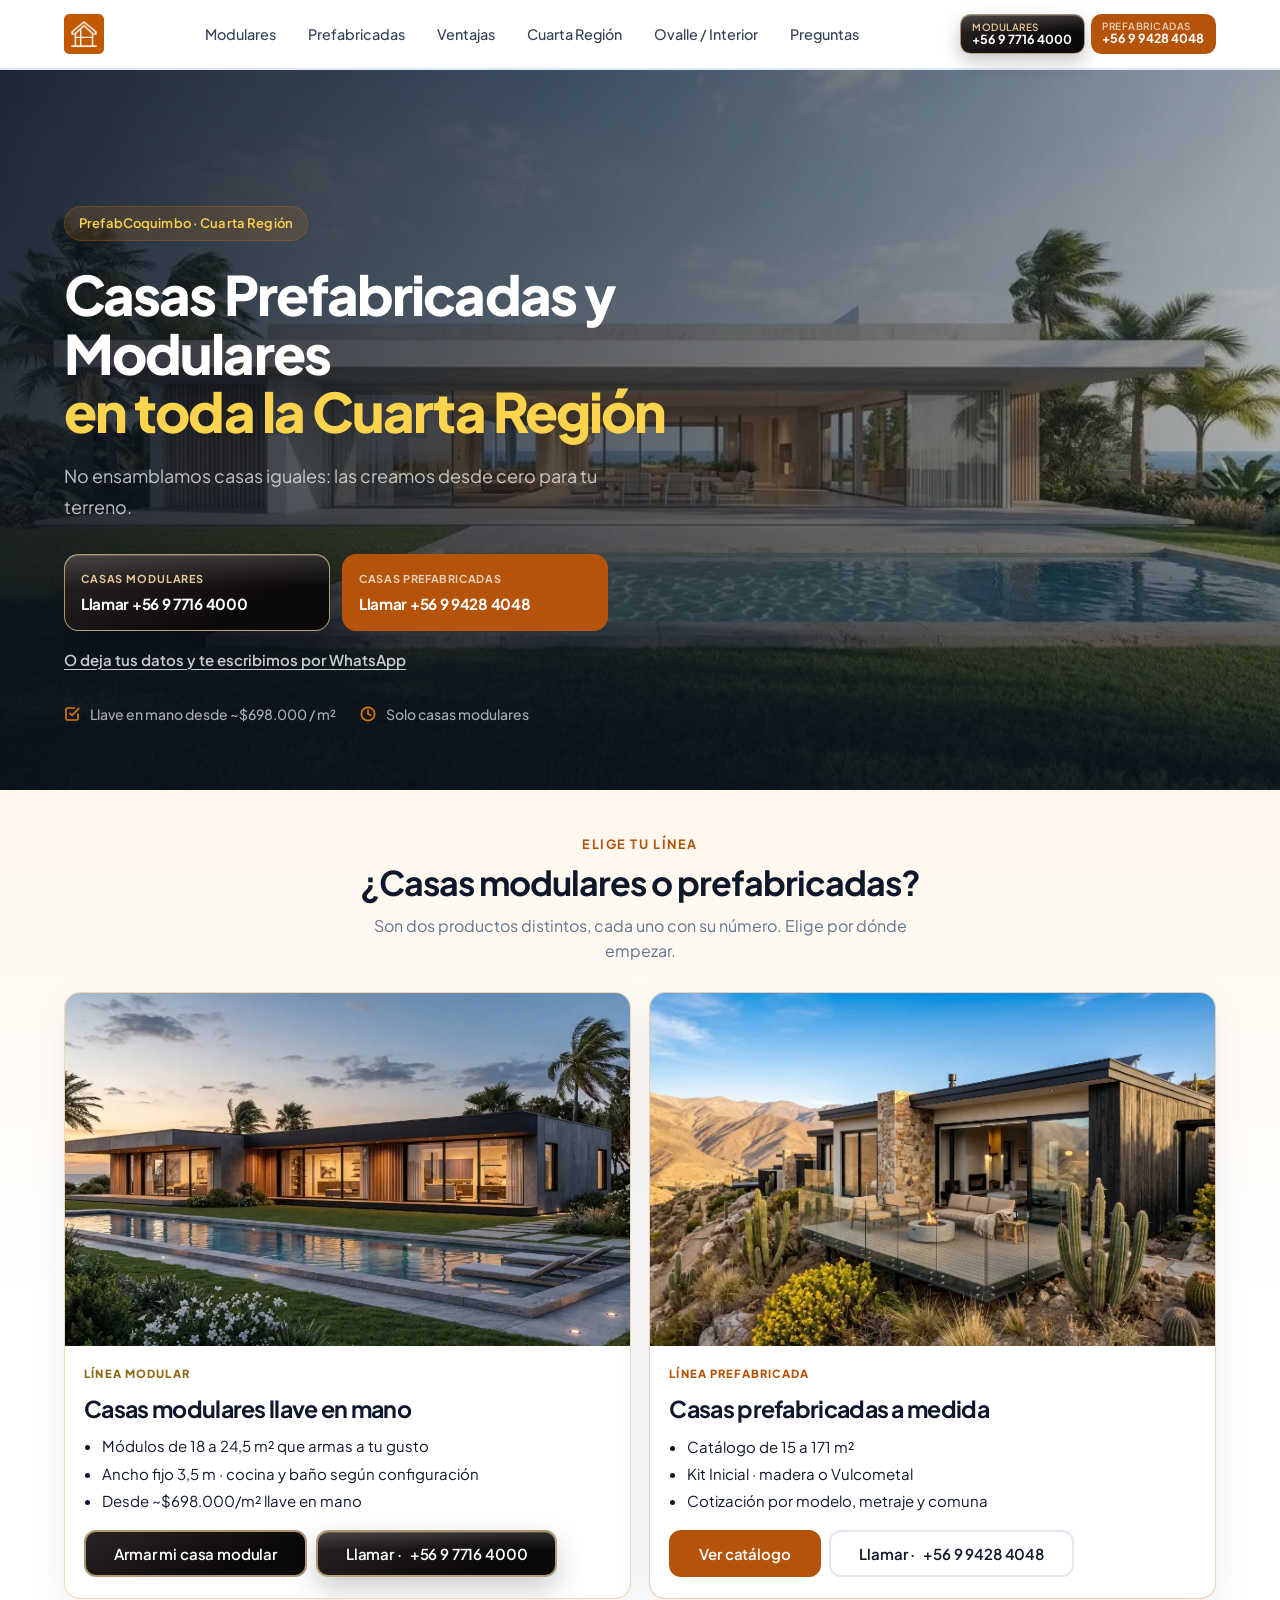
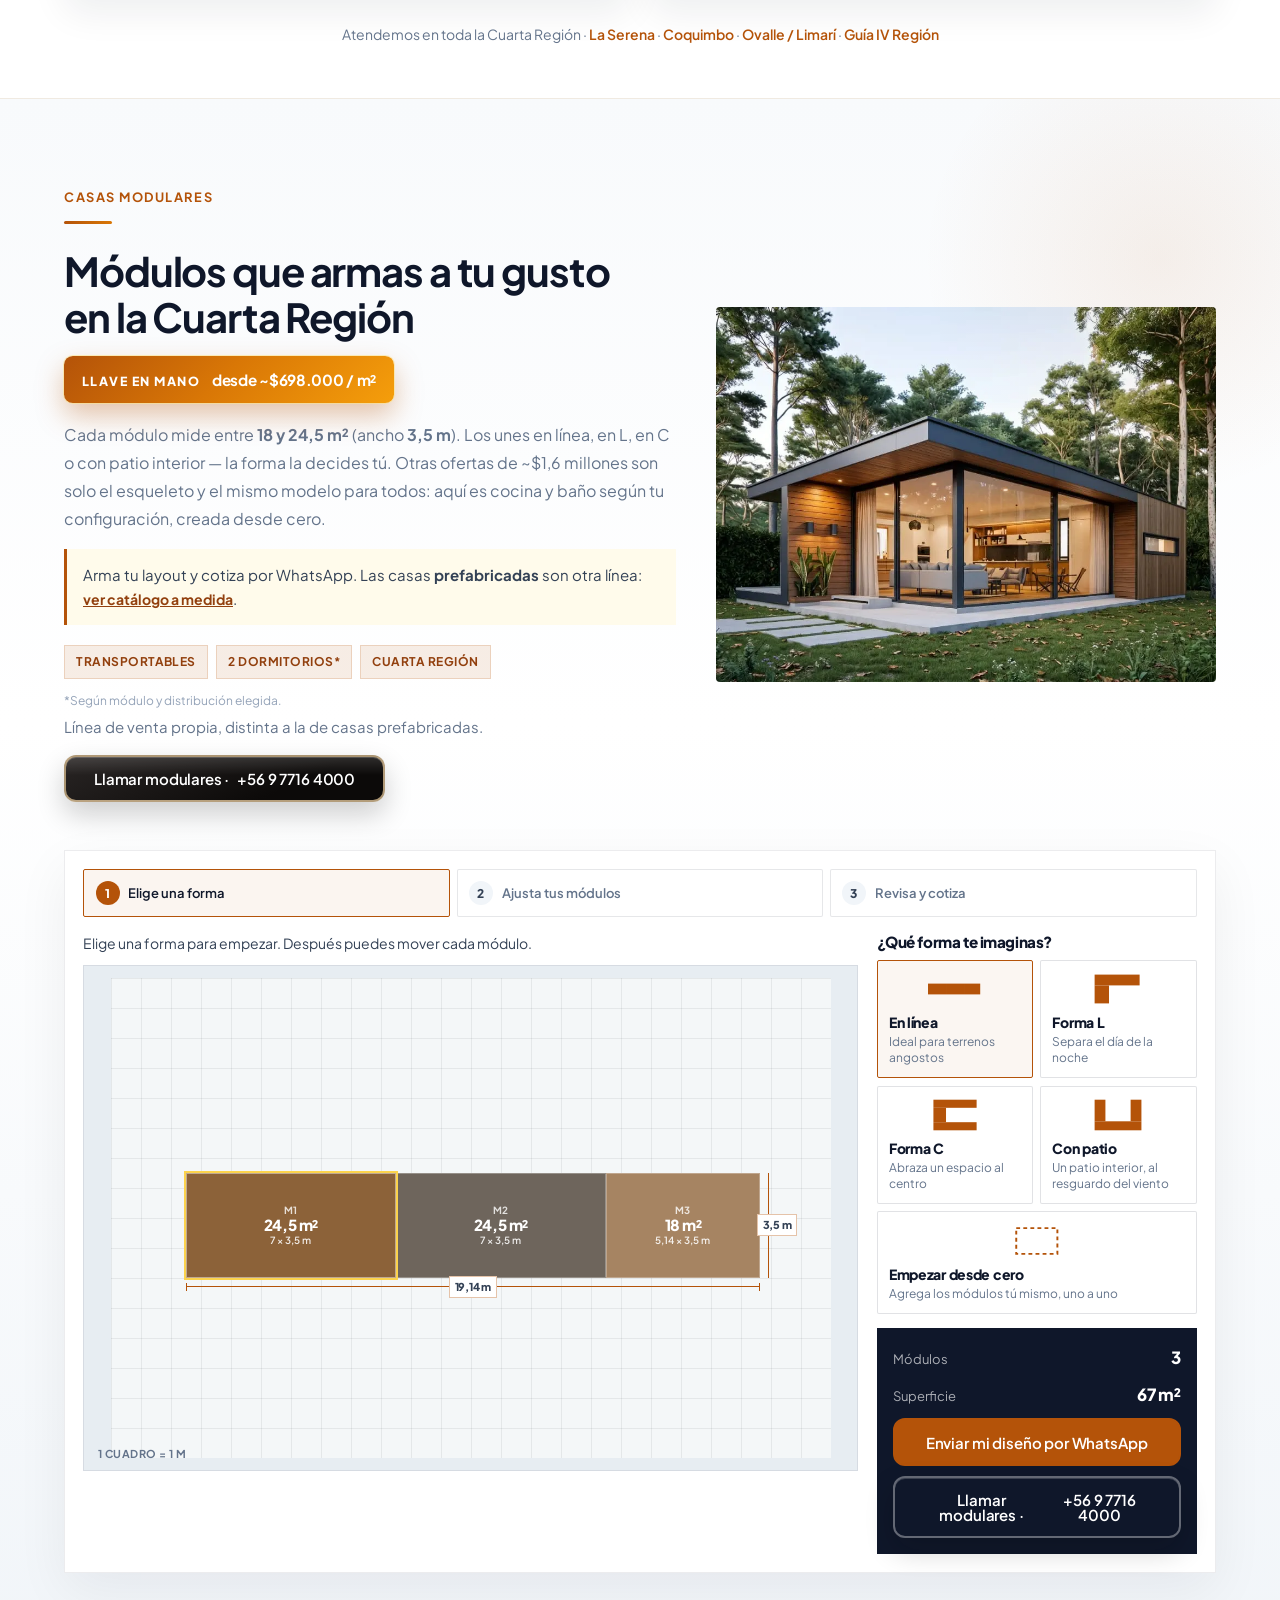
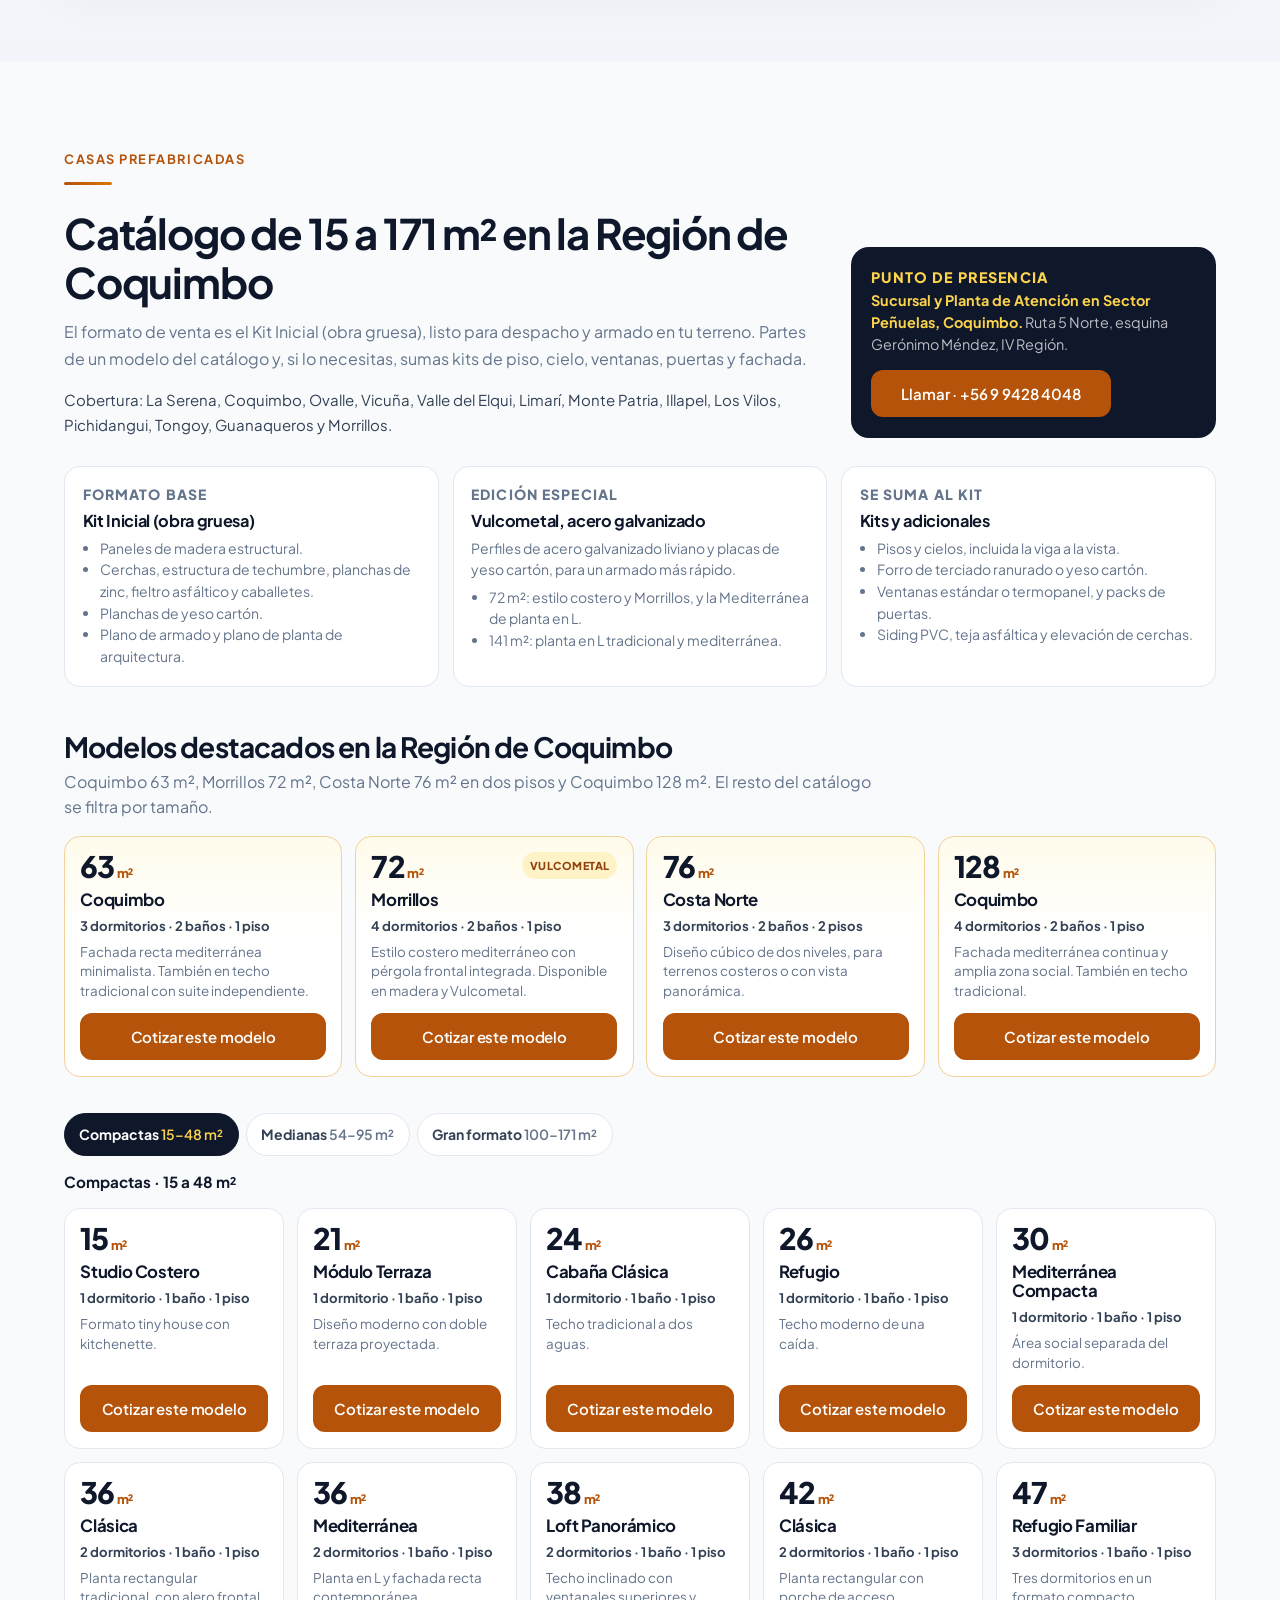
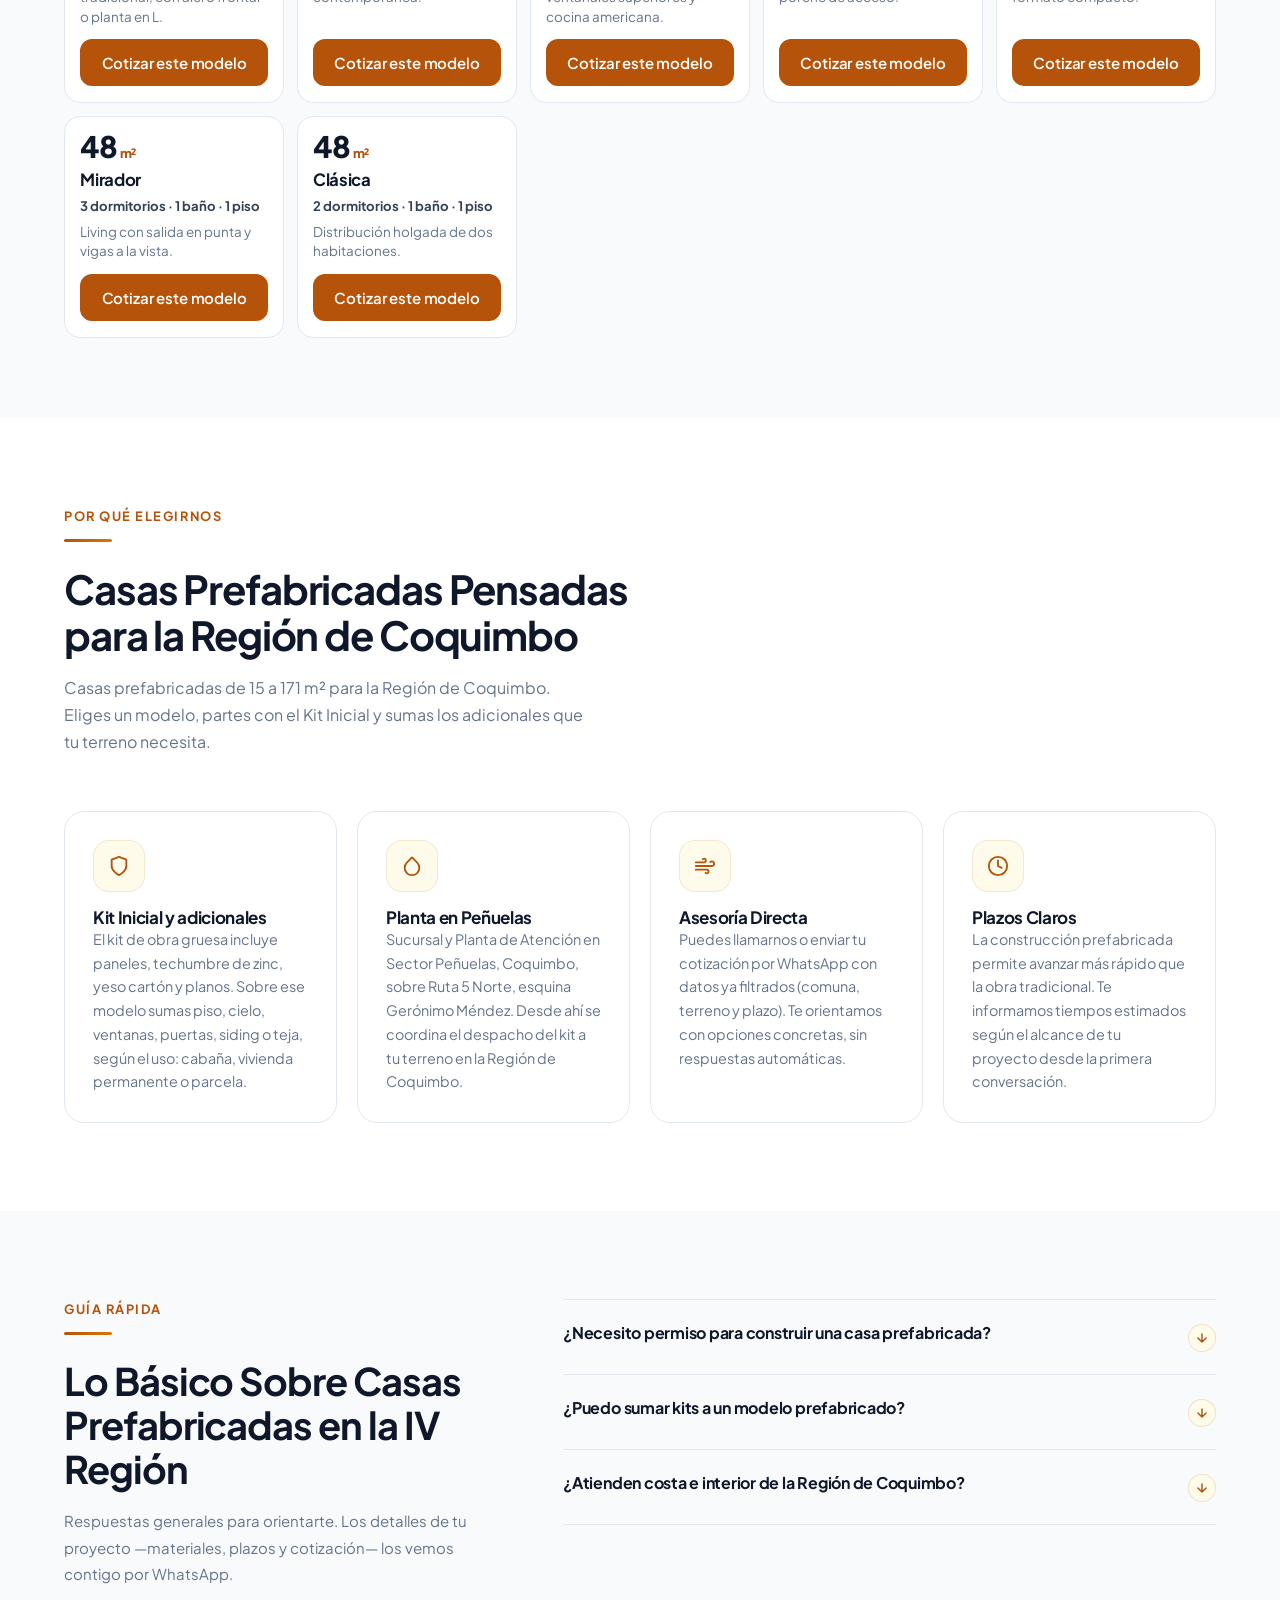
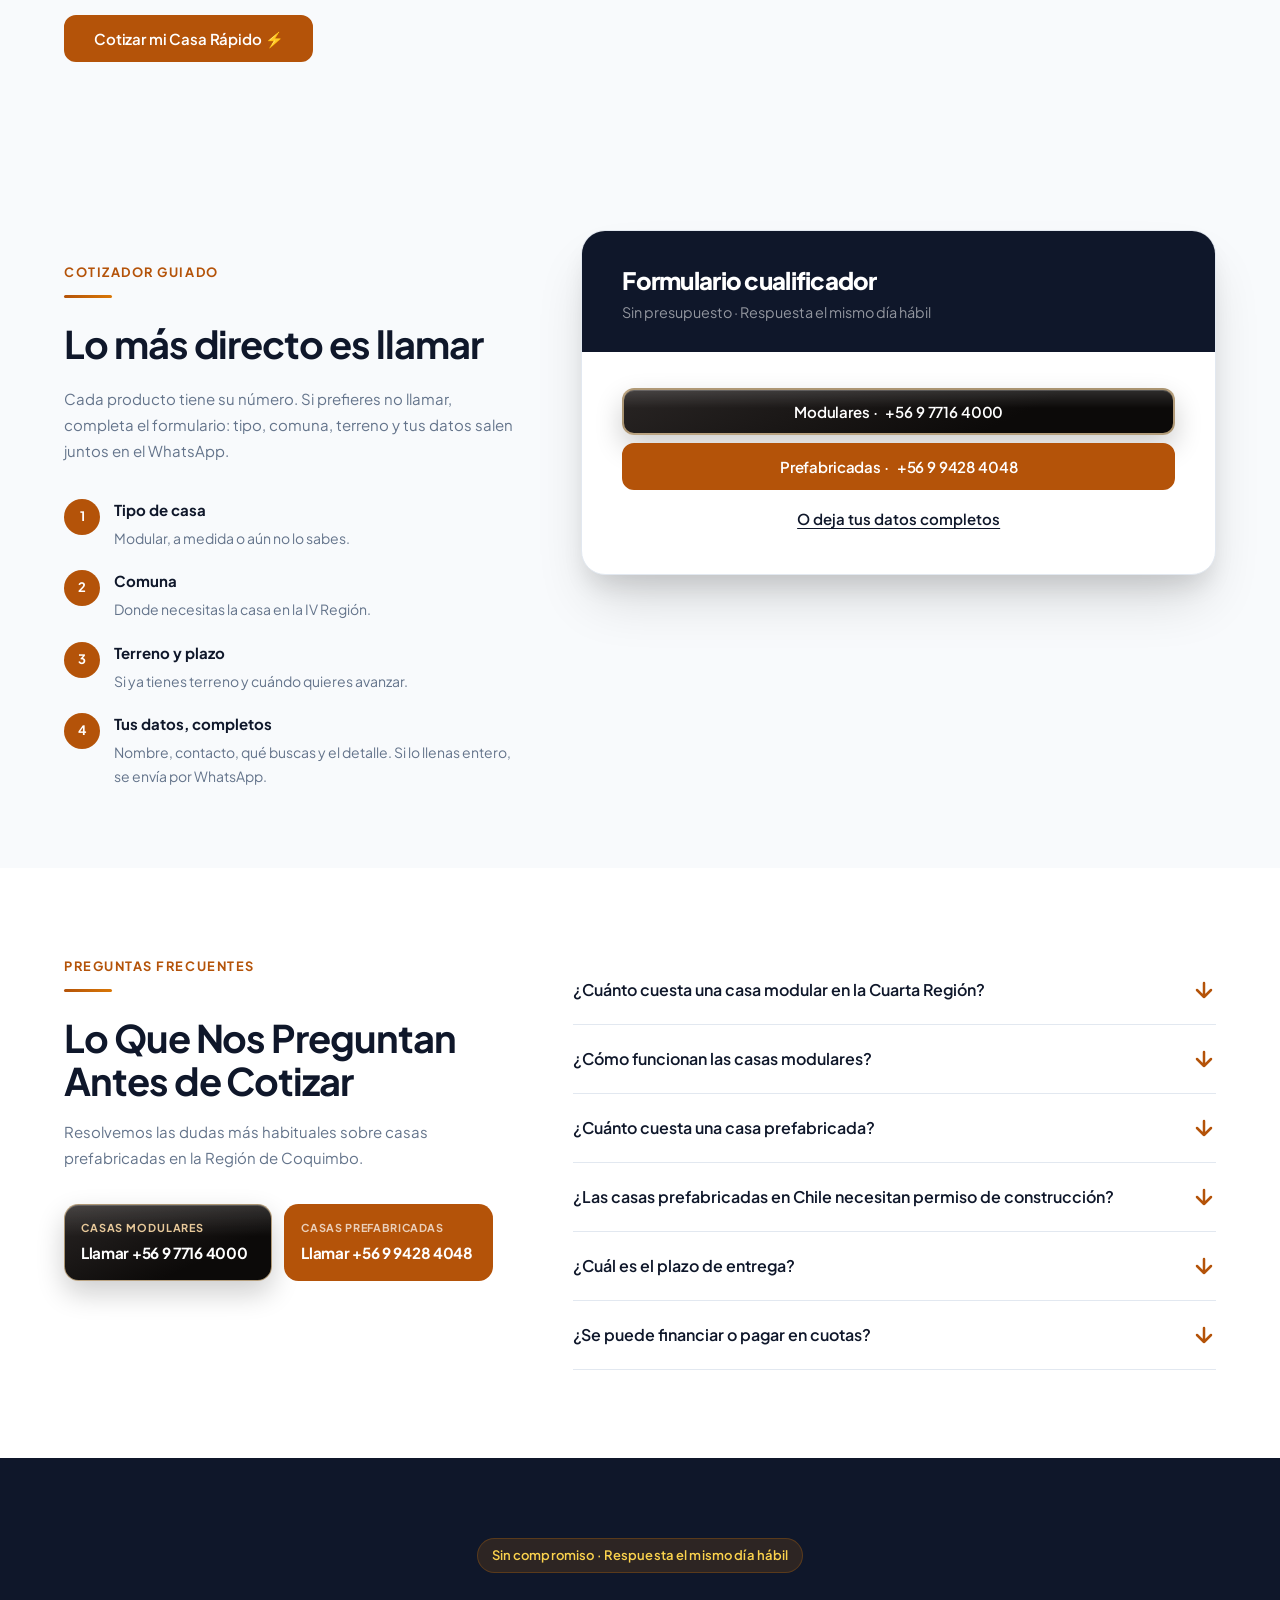
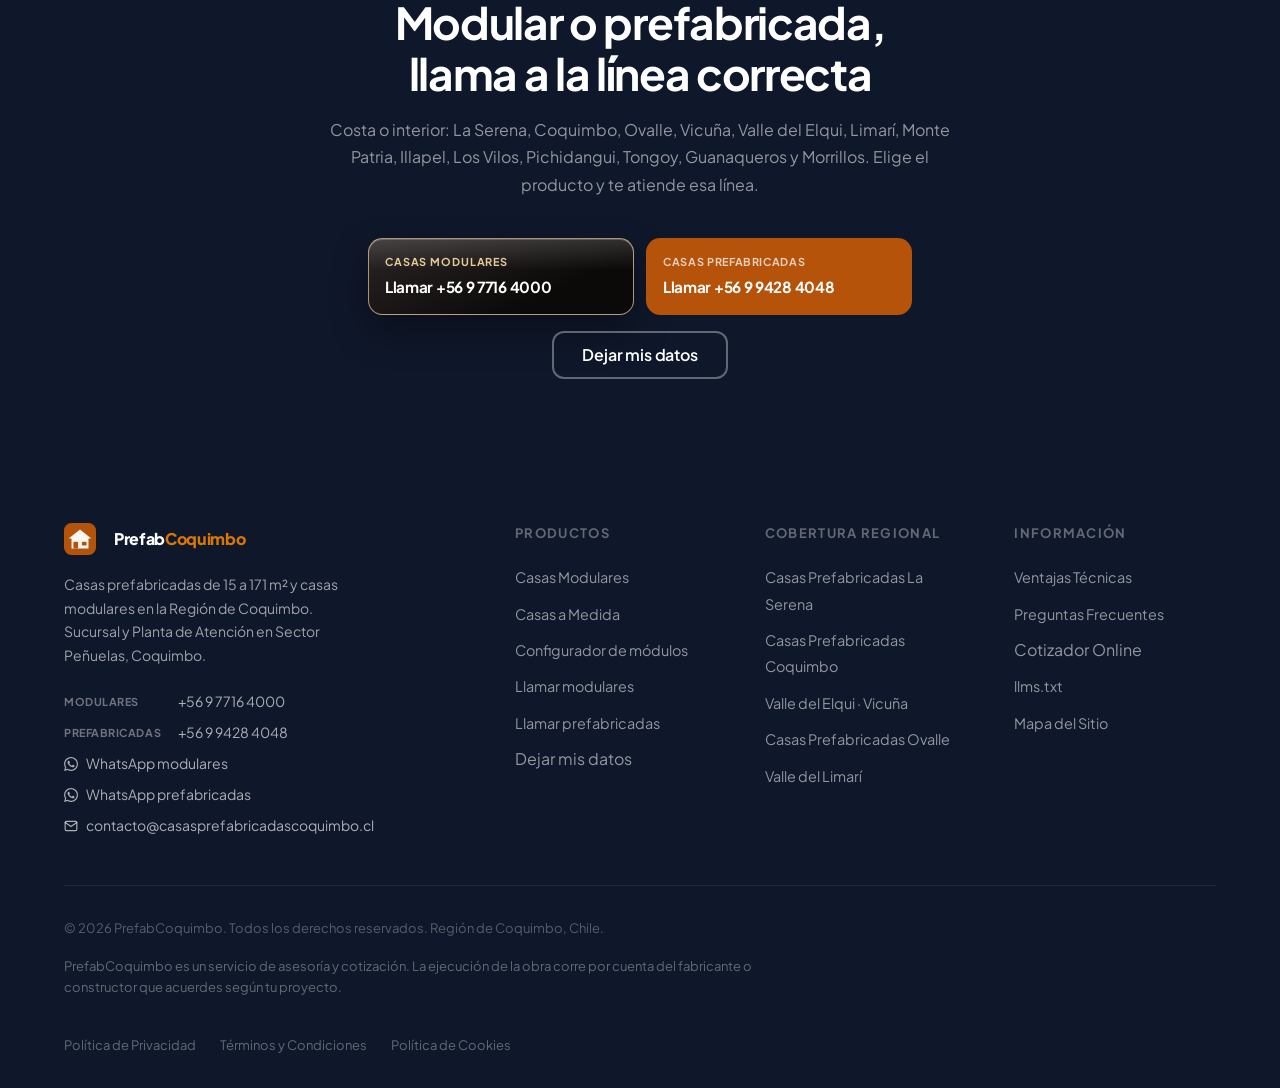
==== index.html @ b32261dc "Swap the prefab line card photo for a higher-quality custom home image. Co-authored-by: Cursor <curs" ====
<!DOCTYPE html>
<html lang="es-CL" data-sticky-cot="Elige tu línea" data-dual-lines="true">
<head>
  <meta charset="UTF-8" />
  <meta name="viewport" content="width=device-width, initial-scale=1.0" />

  <!-- SEO Primary -->
  <title>Casas Prefabricadas y Modulares en La Serena y Coquimbo | IV Región</title>
  <meta name="description" content="Casas prefabricadas de 15 a 171 m² y casas modulares (módulos 18–24,5 m²) en La Serena, Coquimbo y la Región de Coquimbo. Kit inicial y catálogo regional. Los ~$698.000/m² son referenciales y solo para casas modulares." />
  <meta name="robots" content="index, follow, max-snippet:-1, max-image-preview:large" />
  <meta name="keywords" content="casas prefabricadas La Serena, casas prefabricadas Coquimbo, casas modulares Cuarta Región, casas modulares Coquimbo, casa prefabricada IV Región" />
  <link rel="canonical" href="https://www.casasprefabricadascoquimbo.cl/" />
  <link rel="icon" type="image/svg+xml" href="/favicon.svg" />
  <link rel="apple-touch-icon" href="https://www.casasprefabricadascoquimbo.cl/images/logo.png" />

  <!-- Open Graph / WhatsApp -->
  <meta property="og:type"        content="website" />
  <meta property="og:url"         content="https://www.casasprefabricadascoquimbo.cl/" />
  <meta property="og:title"       content="Casas Prefabricadas y Modulares | La Serena · Coquimbo · IV Región" />
  <meta property="og:description" content="Casas prefabricadas de 15 a 171 m² y casas modulares en la Región de Coquimbo. Catálogo regional y cotización por WhatsApp." />
  <meta property="og:image"       content="https://www.casasprefabricadascoquimbo.cl/images/casa-fondo.jpg" />
  <meta property="og:image:width"  content="1024" />
  <meta property="og:image:height" content="571" />
  <meta property="og:locale"      content="es_CL" />
  <meta property="og:site_name"   content="PrefabCoquimbo" />

  <!-- Twitter Card -->
  <meta name="twitter:card"        content="summary_large_image" />
  <meta name="twitter:title"       content="Casas Prefabricadas y Modulares La Serena · Coquimbo" />
  <meta name="twitter:description" content="Casas prefabricadas de 15 a 171 m² y modulares en la Región de Coquimbo. Cotiza por WhatsApp." />
  <meta name="twitter:image"       content="https://www.casasprefabricadascoquimbo.cl/images/casa-fondo.jpg" />

  <!-- Google Fonts -->
  <link rel="preconnect" href="https://fonts.googleapis.com" />
  <link rel="preconnect" href="https://fonts.gstatic.com" crossorigin />
  <link rel="preload" as="image" href="images/casa-fondo.webp?v=20261110d" type="image/webp" fetchpriority="high" />
  <link rel="preload" href="https://fonts.googleapis.com/css2?family=Plus+Jakarta+Sans:wght@400;500;600;700;800&display=swap" as="style" onload="this.onload=null;this.rel='stylesheet'" />
  <noscript><link href="https://fonts.googleapis.com/css2?family=Plus+Jakarta+Sans:wght@400;500;600;700;800&display=swap" rel="stylesheet" /></noscript>

  <!-- Estilos -->
  <link rel="stylesheet" href="styles.css?v=20261110d" />

  <!-- JSON-LD: ProfessionalService (asesoría + cotización) -->
  <script type="application/ld+json">
  {
    "@context": "https://schema.org",
    "@type": "ProfessionalService",
    "name": "PrefabCoquimbo – Casas Prefabricadas La Serena y Coquimbo",
    "alternateName": ["Casas Prefabricadas La Serena", "Casas Prefabricadas Coquimbo"],
    "url": "https://www.casasprefabricadascoquimbo.cl",
    "logo": {
      "@type":  "ImageObject",
      "url":    "https://www.casasprefabricadascoquimbo.cl/images/logo.png",
      "width":  "360",
      "height": "360"
    },
    "image": {
      "@type":  "ImageObject",
      "url":    "https://www.casasprefabricadascoquimbo.cl/images/casa-fondo.jpg",
      "width":  "1024",
      "height": "571"
    },
    "description": "Casas prefabricadas de 15 a 171 m² y casas modulares en La Serena, Coquimbo y la Región de Coquimbo. Módulos desde 18 a 24,5 m², llave en mano. Consulta por WhatsApp.",
    "telephone": "+56-9-9428-4048",
    "email": "contacto@casasprefabricadascoquimbo.cl",
    "contactPoint": [
      {
        "@type": "ContactPoint",
        "telephone": "+56-9-7716-4000",
        "contactType": "sales",
        "name": "Ventas casas modulares",
        "areaServed": "CL",
        "availableLanguage": "Spanish"
      },
      {
        "@type": "ContactPoint",
        "telephone": "+56-9-9428-4048",
        "contactType": "sales",
        "name": "Ventas casas prefabricadas",
        "areaServed": "CL",
        "availableLanguage": "Spanish"
      }
    ],
    "areaServed": [
      { "@type": "AdministrativeArea", "name": "Región de Coquimbo" },
      { "@type": "City", "name": "La Serena",  "containedInPlace": { "@type": "AdministrativeArea", "name": "Región de Coquimbo" } },
      { "@type": "City", "name": "Coquimbo",   "containedInPlace": { "@type": "AdministrativeArea", "name": "Región de Coquimbo" } },
      { "@type": "City", "name": "La Higuera", "containedInPlace": { "@type": "AdministrativeArea", "name": "Región de Coquimbo" } }
    ],
    "openingHoursSpecification": [
      { "@type": "OpeningHoursSpecification", "dayOfWeek": ["Monday","Tuesday","Wednesday","Thursday","Friday"], "opens": "09:00", "closes": "18:30" },
      { "@type": "OpeningHoursSpecification", "dayOfWeek": "Saturday", "opens": "09:30", "closes": "14:00" }
    ],
    "hasOfferCatalog": {
      "@type": "OfferCatalog",
      "name": "Casas Prefabricadas y Modulares — Cuarta Región",
      "itemListElement": [
        {
          "@type": "Offer",
          "itemOffered": { "@type": "Service", "name": "Casas modulares transportables" },
          "description": "Módulos de 18 a 24,5 m² (ancho 3,5 m) que se combinan según el cliente. Sistema llave en mano. Valor referencial alrededor de $698.000 por m². Traslado e instalación según zona."
        },
        {
          "@type": "Offer",
          "itemOffered": { "@type": "Service", "name": "Casas prefabricadas en kit, 15 a 171 m²" },
          "description": "Kit Inicial de obra gruesa y edición Vulcometal. Catálogo regional desde 15 m² hasta 171 m², con kits de piso, cielo, ventanas, puertas y fachada. Sucursal y Planta de Atención en Sector Peñuelas, Coquimbo."
        },
        {
          "@type": "Offer",
          "itemOffered": { "@type": "Service", "name": "Asesoría técnica por comuna" },
          "description": "Orientación sobre clima, permisos DOM y materialidad según ubicación del terreno en la Cuarta Región."
        }
      ]
    }
  }
  </script>

  <!-- JSON-LD: WebSite -->
  <script type="application/ld+json">
  {
    "@context": "https://schema.org",
    "@type": "WebSite",
    "name": "PrefabCoquimbo",
    "url": "https://www.casasprefabricadascoquimbo.cl/",
    "description": "Casas prefabricadas de 15 a 171 m² y casas modulares en La Serena, Coquimbo y la Región de Coquimbo.",
    "inLanguage": "es-CL"
  }
  </script>

  <!-- JSON-LD: FAQPage — La Serena / Coquimbo -->
  <script type="application/ld+json">
  {
    "@context": "https://schema.org",
    "@type": "FAQPage",
    "mainEntity": [
      {
        "@type": "Question",
        "name": "¿Cuánto cuesta una casa modular en la Cuarta Región?",
        "acceptedAnswer": { "@type": "Answer", "text": "Los módulos van desde 18 a 24,5 m² (ancho 3,5 m). El valor referencial ronda los $698.000 por m² llave en mano. Por ejemplo, un módulo de 24,5 m² queda en alrededor de $17.101.000 (24,5 × $698.000). El valor final se confirma por WhatsApp según tu configuración y ubicación en la Cuarta Región." }
      },
      {
        "@type": "Question",
        "name": "¿Cómo funcionan las casas modulares?",
        "acceptedAnswer": { "@type": "Answer", "text": "Son módulos rectangulares transportables que puedes combinar como quieras: en línea, en L, en C u otras formas. Cada módulo va de 18 a 24,5 m², con cocina y baño equipados en las versiones llave en mano. Armas el layout en el configurador del sitio y lo cotizamos por WhatsApp." }
      },
      {
        "@type": "Question",
        "name": "¿Cuánto cuesta una casa prefabricada en La Serena o Coquimbo?",
        "acceptedAnswer": { "@type": "Answer", "text": "En casas prefabricadas el formato de venta es el Kit Inicial, de 15 a 171 m². El valor depende del modelo, la materialidad (madera o Vulcometal) y los kits que sumes. En modulares el valor referencial es ~$698.000/m². Escríbenos por WhatsApp con el modelo y la comuna del terreno." }
      },
      {
        "@type": "Question",
        "name": "¿Las casas prefabricadas en Chile necesitan permiso de construcción?",
        "acceptedAnswer": { "@type": "Answer", "text": "Sí. Toda construcción permanente en Chile requiere permiso de edificación ante la DOM de la comuna correspondiente. Los documentos incluyen planos y memoria de cálculo estructural, entre otros. Indica tu comuna y te orientamos sobre el proceso." }
      },
      {
        "@type": "Question",
        "name": "¿Cómo se adapta una casa prefabricada al clima de la costa de La Serena y Coquimbo?",
        "acceptedAnswer": { "@type": "Answer", "text": "La costa de La Serena y Coquimbo tiene humedad marina y salinidad que deben considerarse en el diseño. Cada proyecto se evalúa según la ubicación del terreno. Cuéntanos dónde está tu parcela y te orientamos sobre las mejores opciones para tu caso." }
      },
      {
        "@type": "Question",
        "name": "¿Cuál es el plazo real de entrega desde que firmo el contrato?",
        "acceptedAnswer": { "@type": "Answer", "text": "Las casas modulares suelen tener disponibilidad más rápida (incluso inmediata según stock). En casas prefabricadas el plazo depende del modelo, el kit y el terreno. Escríbenos por WhatsApp y te damos un estimado realista." }
      },
      {
        "@type": "Question",
        "name": "¿Se puede financiar o pagar en cuotas una casa prefabricada?",
        "acceptedAnswer": { "@type": "Answer", "text": "Depende del alcance del proyecto. Te orientamos sobre esquemas de pago por etapas, carta de crédito hipotecario o subsidio habitacional DS-49 / DS-1 cuando aplica. Consulta las opciones para tu caso por WhatsApp." }
      }
    ]
  }
  </script>
</head>
<body>

<!-- ══════════════════════════════════════════════════
     HEADER
══════════════════════════════════════════════════ -->
<header class="site-header" role="banner">
  <nav class="nav-container" aria-label="Navegación principal">

    <a href="/" class="nav-logo" aria-label="PrefabCoquimbo – Inicio">
      <img
        src="images/logo.png"
        alt="PrefabCoquimbo – Casas Prefabricadas Región de Coquimbo"
        class="nav-logo-img"
        width="160"
        height="40"
        loading="eager"
        decoding="async"
      />
    </a>

    <!-- Desktop links -->
    <ul class="nav-links" role="list">
      <li><a href="#modulares"  class="nav-link">Modulares</a></li>
      <li><a href="#modelos"    class="nav-link">Prefabricadas</a></li>
      <li><a href="#ventajas"   class="nav-link">Ventajas</a></li>
      <li><a href="cuarta-region.html" class="nav-link">Cuarta Región</a></li>
      <li><a href="ovalle.html" class="nav-link">Ovalle / Interior</a></li>
      <li><a href="#faq"        class="nav-link">Preguntas</a></li>
    </ul>

    <!-- Desktop CTA -->
    <div class="nav-cta nav-cta-lines">
      <a href="tel:+56977164000" class="nav-line nav-line--modular" data-line="modular" aria-label="Llamar a la línea de casas modulares">
        <span class="nav-line-kicker">Modulares</span>
        <span class="nav-line-name" data-line-number>+56 9 7716 4000</span>
      </a>
      <a href="tel:+56994284048" class="nav-line nav-line--prefab" data-line="prefab" aria-label="Llamar a la línea de casas prefabricadas">
        <span class="nav-line-kicker">Prefabricadas</span>
        <span class="nav-line-name" data-line-number>+56 9 9428 4048</span>
      </a>
    </div>

    <!-- Mobile menu button -->
    <button id="mobile-menu-btn" class="mobile-menu-btn" aria-label="Abrir menú" aria-expanded="false" aria-controls="mobile-menu">
      <span></span><span></span><span></span>
    </button>
  </nav>

  <!-- Mobile menu -->
  <div id="mobile-menu" class="mobile-menu" role="navigation" aria-label="Menú móvil">
    <div class="mobile-menu-inner">
      <a href="#modulares"  class="nav-link">Casas Modulares</a>
      <a href="#modelos"    class="nav-link">Casas prefabricadas</a>
      <a href="#ventajas"   class="nav-link">Ventajas Técnicas</a>
      <a href="cuarta-region.html" class="nav-link">Cuarta Región</a>
      <a href="ovalle.html" class="nav-link">Ovalle / Interior</a>
      <a href="#faq"        class="nav-link">Preguntas Frecuentes</a>
      <div class="line-menu">
        <a href="tel:+56977164000" class="nav-line nav-line--modular" data-line="modular" aria-label="Llamar a la línea de casas modulares">
          <span class="nav-line-kicker">Modulares</span>
          <span class="nav-line-name" data-line-number>+56 9 7716 4000</span>
        </a>
        <a href="tel:+56994284048" class="nav-line nav-line--prefab" data-line="prefab" aria-label="Llamar a la línea de casas prefabricadas">
          <span class="nav-line-kicker">Prefabricadas</span>
          <span class="nav-line-name" data-line-number>+56 9 9428 4048</span>
        </a>
      </div>
      <button type="button" class="btn btn-secondary btn-cotizador-main" style="margin-top:0.5rem; width:100%; justify-content:center;">Dejar mis datos</button>
    </div>
  </div>
</header>


<!-- ══════════════════════════════════════════════════
     HERO — banner full-bleed (casa fondo)
══════════════════════════════════════════════════ -->
<section class="hero-section hero-section--banner" aria-labelledby="hero-title">
  <div class="hero-banner-media" aria-hidden="true">
    <picture>
      <source srcset="images/casa-fondo.webp?v=20261110d" type="image/webp" />
      <img
        src="images/casa-fondo.jpg?v=20261110d"
        alt=""
        width="1024"
        height="571"
        fetchpriority="high"
        decoding="async"
      />
    </picture>
  </div>
  <div class="hero-banner-overlay" aria-hidden="true"></div>

  <div class="section-container">
    <div class="hero-banner-copy">
      <div class="badge badge-amber-on-dark" style="margin-bottom:1.5rem;">
        PrefabCoquimbo · Cuarta Región
      </div>

      <h1 id="hero-title">
        Casas Prefabricadas y Modulares<br>
        <span style="color:#FCD34D;">en toda la Cuarta Región</span>
      </h1>

      <p class="hero-lead">
        No ensamblamos casas iguales: las creamos desde cero para tu terreno.
      </p>

      <div class="hero-banner-actions">
        <div class="line-pair line-pair--on-dark">
          <a class="line-card line-card--modular" data-line="modular" href="tel:+56977164000" aria-label="Llamar a la línea de casas modulares">
            <span class="line-card-kicker">Casas modulares</span>
            <span class="line-card-action">Llamar <span data-line-number>+56 9 7716 4000</span></span>
          </a>
          <a class="line-card line-card--prefab" data-line="prefab" href="tel:+56994284048" aria-label="Llamar a la línea de casas prefabricadas">
            <span class="line-card-kicker">Casas prefabricadas</span>
            <span class="line-card-action">Llamar <span data-line-number>+56 9 9428 4048</span></span>
          </a>
        </div>
        <button type="button" class="btn-form-quiet btn-cotizador-main">
          O deja tus datos y te escribimos por WhatsApp
        </button>
      </div>

      <div class="hero-banner-trust">
        <div class="trust-item">
          <svg width="16" height="16" viewBox="0 0 24 24" fill="none" stroke="currentColor" stroke-width="2.5" stroke-linecap="round" stroke-linejoin="round" aria-hidden="true"><path d="M9 11l3 3L22 4"/><path d="M21 12v7a2 2 0 01-2 2H5a2 2 0 01-2-2V5a2 2 0 012-2h11"/></svg>
          Llave en mano desde ~$698.000 / m²
        </div>
        <div class="trust-item">
          <svg width="16" height="16" viewBox="0 0 24 24" fill="none" stroke="currentColor" stroke-width="2.5" stroke-linecap="round" stroke-linejoin="round" aria-hidden="true"><circle cx="12" cy="12" r="10"/><path d="M12 6v6l4 2"/></svg>
          Solo casas modulares
        </div>
      </div>
    </div>
  </div>
</section>


<!-- Selector de línea: modular vs prefabricada -->
<section id="elige" class="line-fork" aria-labelledby="elige-title">
  <div class="section-container">
    <p class="section-label" style="text-align:center; margin-bottom:0.5rem;">Elige tu línea</p>
    <h2 id="elige-title" class="line-fork-title">¿Casas modulares o prefabricadas?</h2>
    <p class="line-fork-lead">Son dos productos distintos, cada uno con su número. Elige por dónde empezar.</p>

    <div class="line-fork-grid">
      <article class="fork-card fork-card--modular">
        <div class="fork-card-media">
          <img src="images/modular-costa.webp?v=20261110d" alt="Casa modular llave en mano en la Región de Coquimbo" width="1024" height="617" loading="lazy" decoding="async" />
        </div>
        <div class="fork-card-body">
          <p class="fork-card-kicker">Línea modular</p>
          <h3 class="fork-card-name">Casas modulares llave en mano</h3>
          <ul class="fork-card-points">
            <li>Módulos de 18 a 24,5 m² que armas a tu gusto</li>
            <li>Ancho fijo 3,5 m · cocina y baño según configuración</li>
            <li>Desde ~$698.000/m² llave en mano</li>
          </ul>
          <div class="fork-card-actions">
            <a href="#modulares" class="btn btn-primary">Armar mi casa modular</a>
            <a href="tel:+56977164000" class="btn btn-secondary" data-line="modular">Llamar · <span data-line-number>+56 9 7716 4000</span></a>
          </div>
        </div>
      </article>

      <article class="fork-card fork-card--prefab">
        <div class="fork-card-media">
          <img src="images/casa-ovalle-interior.webp?v=20261110e" alt="Casa prefabricada a medida en el interior de la Región de Coquimbo" width="720" height="393" loading="lazy" decoding="async" />
        </div>
        <div class="fork-card-body">
          <p class="fork-card-kicker">Línea prefabricada</p>
          <h3 class="fork-card-name">Casas prefabricadas a medida</h3>
          <ul class="fork-card-points">
            <li>Catálogo de 15 a 171 m²</li>
            <li>Kit Inicial · madera o Vulcometal</li>
            <li>Cotización por modelo, metraje y comuna</li>
          </ul>
          <div class="fork-card-actions">
            <a href="#modelos" class="btn btn-primary">Ver catálogo</a>
            <a href="tel:+56994284048" class="btn btn-secondary" data-line="prefab">Llamar · <span data-line-number>+56 9 9428 4048</span></a>
          </div>
        </div>
      </article>
    </div>

    <p class="line-fork-coverage">
      Atendemos en toda la Cuarta Región ·
      <a href="casas-prefabricadas-la-serena.html">La Serena</a>
      <span aria-hidden="true">·</span>
      <a href="casas-prefabricadas-coquimbo.html">Coquimbo</a>
      <span aria-hidden="true">·</span>
      <a href="ovalle.html">Ovalle / Limarí</a>
      <span aria-hidden="true">·</span>
      <a href="cuarta-region.html">Guía IV Región</a>
    </p>
  </div>
</section>


<!-- ══════════════════════════════════════════════════
     CASAS MODULARES + CONFIGURADOR
══════════════════════════════════════════════════ -->
<section id="modulares" class="section-pad modular-section" aria-labelledby="modulares-title">
  <div class="section-container">

    <div class="modular-intro-grid">
      <div>
        <p class="section-label">Casas Modulares</p>
        <div class="divider-amber"></div>
        <h2 id="modulares-title" style="font-size:clamp(1.75rem,3.5vw,2.5rem); margin-bottom:1rem;">
          Módulos que armas a tu gusto<br>en la Cuarta Región
        </h2>
        <p class="llave-badge" aria-label="Llave en mano desde aproximadamente 698 mil pesos por metro cuadrado">
          <span class="llave-badge-label">Llave en mano</span>
          <span class="llave-badge-price">desde ~$698.000 / m²</span>
        </p>
        <p style="color:var(--slate-500); font-size:1rem; line-height:1.75; margin-bottom:1rem;">
          Cada módulo mide entre <strong style="color:var(--slate-800);">18 y 24,5 m²</strong>
          (ancho <strong style="color:var(--slate-800);">3,5 m</strong>).
          Los unes en línea, en L, en C o con patio interior — la forma la decides tú.
          Otras ofertas de ~$1,6 millones son solo el esqueleto y el mismo modelo para todos:
          aquí es cocina y baño según tu configuración, creada desde cero.
        </p>
        <aside class="mb-callout">
          <p>Arma tu layout y cotiza por WhatsApp. Las casas <strong>prefabricadas</strong> son otra línea: <a href="#modelos">ver catálogo a medida</a>.</p>
        </aside>
        <div class="modular-chips" aria-label="Características">
          <span class="modular-chip">Transportables</span>
          <span class="modular-chip">2 dormitorios*</span>
          <span class="modular-chip">Cuarta Región</span>
        </div>
        <p style="font-size:0.75rem; color:var(--slate-400); margin-top:0.75rem;">*Según módulo y distribución elegida.</p>
        <p class="product-line-note">Línea de venta propia, distinta a la de casas prefabricadas.</p>
        <a href="tel:+56977164000" class="btn btn-primary" data-line="modular" aria-label="Llamar a la línea de casas modulares">
          Llamar modulares · <span data-line-number>+56 9 7716 4000</span>
        </a>
      </div>
      <div class="modular-photo">
        <img
          src="images/modular-bosque.webp?v=20261110d"
          alt="Casa modular tipo tiny house con terraza, ideal para la Cuarta Región"
          width="1024"
          height="686"
          loading="lazy"
          decoding="async"
        />
      </div>
    </div>

    <div id="modular-builder" data-step="1" aria-label="Configurador de módulos">
      <nav class="mb-stepper" aria-label="Pasos del configurador">
        <button type="button" class="mb-step is-current" data-mb-step="1" aria-current="step">
          <span class="mb-step-num">1</span>
          <span class="mb-step-label">Elige una forma</span>
        </button>
        <button type="button" class="mb-step" data-mb-step="2" aria-current="false">
          <span class="mb-step-num">2</span>
          <span class="mb-step-label">Ajusta tus módulos</span>
        </button>
        <button type="button" class="mb-step" data-mb-step="3" aria-current="false">
          <span class="mb-step-num">3</span>
          <span class="mb-step-label">Revisa y cotiza</span>
        </button>
      </nav>

      <div class="mb-layout">
        <div class="mb-stage-col">
          <p class="mb-hint" data-mb-hint id="mb-hint">
            Elige una forma para empezar. Después puedes mover cada módulo.
          </p>
          <div class="mb-stage-wrap" data-mb-stage>
            <div
              class="mb-canvas"
              data-mb-canvas
              role="application"
              aria-label="Plano de tu casa modular"
              aria-describedby="mb-hint"
            ></div>
            <span class="mb-scale">1 cuadro = 1 m</span>
          </div>
          <div class="mb-dock" data-mb-dock>
            <p class="mb-dock-fig">
              <strong data-mb-dock-m2>0 m²</strong>
              <span data-mb-dock-count>0 módulos</span>
            </p>
            <button type="button" class="btn btn-primary mb-dock-cta btn-cotizador-main" data-mb-whatsapp data-preset-tipo="Modular">Cotizar</button>
          </div>
        </div>

        <aside class="mb-panel">
          <div class="mb-panel-step" data-mb-panel="1">
            <h3>¿Qué forma te imaginas?</h3>
            <div class="mb-shapes">
              <button type="button" class="mb-shape-card" data-mb-preset="linea">
                <svg viewBox="0 0 64 40" aria-hidden="true"><rect x="2" y="14" width="20" height="12"/><rect x="22" y="14" width="20" height="12"/><rect x="42" y="14" width="18" height="12"/></svg>
                <span class="mb-shape-name">En línea</span>
                <span class="mb-shape-desc">Ideal para terrenos angostos</span>
              </button>
              <button type="button" class="mb-shape-card" data-mb-preset="ele">
                <svg viewBox="0 0 64 40" aria-hidden="true"><rect x="6" y="4" width="50" height="12"/><rect x="6" y="16" width="16" height="20"/></svg>
                <span class="mb-shape-name">Forma L</span>
                <span class="mb-shape-desc">Separa el día de la noche</span>
              </button>
              <button type="button" class="mb-shape-card" data-mb-preset="ce">
                <svg viewBox="0 0 64 40" aria-hidden="true"><rect x="8" y="3" width="48" height="9"/><rect x="8" y="12" width="14" height="16"/><rect x="8" y="28" width="48" height="9"/></svg>
                <span class="mb-shape-name">Forma C</span>
                <span class="mb-shape-desc">Abraza un espacio al centro</span>
              </button>
              <button type="button" class="mb-shape-card" data-mb-preset="patio">
                <svg viewBox="0 0 64 40" aria-hidden="true"><rect x="6" y="3" width="12" height="24"/><rect x="46" y="3" width="12" height="24"/><rect x="6" y="27" width="52" height="10"/></svg>
                <span class="mb-shape-name">Con patio</span>
                <span class="mb-shape-desc">Un patio interior, al resguardo del viento</span>
              </button>
              <button type="button" class="mb-shape-card mb-shape-card--blank" data-mb-preset="vacio">
                <svg viewBox="0 0 64 28" aria-hidden="true"><rect x="16" y="4" width="32" height="20" fill="none" stroke="currentColor" stroke-width="1.5" stroke-dasharray="3 2.5"/></svg>
                <span class="mb-shape-name">Empezar desde cero</span>
                <span class="mb-shape-desc">Agrega los módulos tú mismo, uno a uno</span>
              </button>
            </div>
          </div>

          <div class="mb-panel-step" data-mb-panel="2" hidden>
            <h3>Ajusta tu casa</h3>
            <p class="mb-tip" data-mb-tip hidden>
              Arrastra para mover · se pegan solos
              <button type="button" data-mb-tip-close>Entendido</button>
            </p>
            <div class="mb-selected" data-mb-selected>
              <p class="mb-selected-label" data-mb-selected-label>Toca un módulo del plano</p>
              <div class="mb-selected-tools" data-mb-selected-tools></div>
            </div>
            <p class="mb-help">Toca un módulo para girarlo, cambiar su tamaño o quitarlo. También sirven las flechas del teclado.</p>
            <div class="mb-add">
              <p class="mb-add-label">Agregar un módulo</p>
              <div class="mb-sizes" role="group" aria-label="Tamaño del módulo nuevo">
                <button type="button" data-mb-size="18"><span>18 m²</span><small>3,5 × 5,14 m</small></button>
                <button type="button" data-mb-size="20"><span>20 m²</span><small>3,5 × 5,71 m</small></button>
                <button type="button" data-mb-size="22"><span>22 m²</span><small>3,5 × 6,29 m</small></button>
                <button type="button" data-mb-size="24.5" class="is-active"><span>24,5 m²</span><small>3,5 × 7 m</small></button>
              </div>
              <button type="button" class="btn btn-primary mb-add-btn" data-mb-add>+ Agregar módulo</button>
            </div>
            <div class="mb-tools">
              <button type="button" data-mb-undo disabled>Deshacer</button>
              <button type="button" data-mb-clear>Volver a empezar</button>
            </div>
          </div>

          <div class="mb-panel-step" data-mb-panel="3" hidden>
            <h3>Tu diseño</h3>
            <p class="mb-human" data-mb-human>Elige una forma para ver el resumen.</p>
            <p class="mb-human-note">*Los dormitorios dependen de cómo se distribuya cada módulo.</p>
          </div>

          <div class="mb-summary">
            <div class="mb-summary-row">
              <span>Módulos</span>
              <strong data-mb-count>0</strong>
            </div>
            <div class="mb-summary-row">
              <span>Superficie</span>
              <strong data-mb-total-m2>0 m²</strong>
            </div>
            <button
              type="button"
              class="btn btn-primary mb-wa btn-cotizador-main"
              data-mb-whatsapp
              data-preset-tipo="Modular"
            >
              Enviar mi diseño por WhatsApp
            </button>
            <a href="tel:+56977164000" class="btn btn-secondary" data-line="modular" aria-label="Llamar a la línea de casas modulares">
              Llamar modulares · <span data-line-number>+56 9 7716 4000</span>
            </a>
          </div>
        </aside>
      </div>
      <p class="mb-live" data-mb-live aria-live="polite"></p>
    </div>
  </div>
</section>


<!-- ══════════════════════════════════════════════════
     CASAS PREFABRICADAS — CATÁLOGO IV REGIÓN
══════════════════════════════════════════════════ -->
<section id="modelos" class="section-pad-alt" aria-labelledby="modelos-title">
  <div class="section-container">

    <div class="pf-head">
      <div>
        <p class="section-label">Casas prefabricadas</p>
        <div class="divider-amber"></div>
        <h2 id="modelos-title" style="font-size:clamp(1.875rem,4vw,2.625rem);">
          Catálogo de 15 a 171 m² en la Región de Coquimbo
        </h2>
        <p class="pf-lead">
          El formato de venta es el Kit Inicial (obra gruesa), listo para despacho y armado en tu terreno.
          Partes de un modelo del catálogo y, si lo necesitas, sumas kits de piso, cielo, ventanas, puertas y fachada.
        </p>
        <p class="pf-coverage">
          Cobertura: La Serena, Coquimbo, Ovalle, Vicuña, Valle del Elqui, Limarí, Monte Patria, Illapel, Los Vilos, Pichidangui, Tongoy, Guanaqueros y Morrillos.
        </p>
      </div>
      <aside class="pf-place">
        <p class="pf-kicker" style="color:#FCD34D;">Punto de presencia</p>
        <p>
          <strong>Sucursal y Planta de Atención en Sector Peñuelas, Coquimbo.</strong>
          Ruta 5 Norte, esquina Gerónimo Méndez, IV Región.
        </p>
        <a href="tel:+56994284048" class="btn btn-primary pf-call" aria-label="Llamar a casas prefabricadas, +56 9 9428 4048">
          Llamar · +56 9 9428 4048
        </a>
      </aside>
    </div>

    <div class="pf-offers">
      <article class="pf-offer">
        <p class="pf-kicker">Formato base</p>
        <h3>Kit Inicial (obra gruesa)</h3>
        <ul>
          <li>Paneles de madera estructural.</li>
          <li>Cerchas, estructura de techumbre, planchas de zinc, fieltro asfáltico y caballetes.</li>
          <li>Planchas de yeso cartón.</li>
          <li>Plano de armado y plano de planta de arquitectura.</li>
        </ul>
      </article>
      <article class="pf-offer">
        <p class="pf-kicker">Edición especial</p>
        <h3>Vulcometal, acero galvanizado</h3>
        <p>Perfiles de acero galvanizado liviano y placas de yeso cartón, para un armado más rápido.</p>
        <ul>
          <li>72 m²: estilo costero y Morrillos, y la Mediterránea de planta en L.</li>
          <li>141 m²: planta en L tradicional y mediterránea.</li>
        </ul>
      </article>
      <article class="pf-offer">
        <p class="pf-kicker">Se suma al kit</p>
        <h3>Kits y adicionales</h3>
        <ul>
          <li>Pisos y cielos, incluida la viga a la vista.</li>
          <li>Forro de terciado ranurado o yeso cartón.</li>
          <li>Ventanas estándar o termopanel, y packs de puertas.</li>
          <li>Siding PVC, teja asfáltica y elevación de cerchas.</li>
        </ul>
      </article>
    </div>

    <h3 class="pf-block-title">Modelos destacados en la Región de Coquimbo</h3>
    <p class="pf-block-copy">Coquimbo 63 m², Morrillos 72 m², Costa Norte 76 m² en dos pisos y Coquimbo 128 m². El resto del catálogo se filtra por tamaño.</p>
    <div id="pf-featured" class="pf-featured"></div>

    <div class="pf-tabs" role="tablist" aria-label="Filtrar el catálogo por tamaño">
      <button type="button" class="pf-tab is-on" role="tab" aria-selected="true" data-segment="compacta">Compactas <span>15–48 m²</span></button>
      <button type="button" class="pf-tab" role="tab" aria-selected="false" data-segment="media">Medianas <span>54–95 m²</span></button>
      <button type="button" class="pf-tab" role="tab" aria-selected="false" data-segment="grande">Gran formato <span>100–171 m²</span></button>
    </div>
    <p id="pf-segment-title" class="pf-segment">Compactas · 15 a 48 m²</p>
    <div id="pf-grid" class="pf-grid"></div>

    <div id="pf-quote" class="pf-modal" hidden>
      <div class="pf-modal-overlay" data-pf-close></div>
      <div class="pf-dialog" role="dialog" aria-modal="true" aria-labelledby="pf-quote-model">
        <button type="button" class="pf-close" data-pf-close aria-label="Cerrar cotización">×</button>
        <p class="pf-kicker">Casas prefabricadas</p>
        <h2 id="pf-quote-model">Modelo</h2>
        <p id="pf-quote-meta" class="pf-dialog-meta"></p>
        <form id="pf-form" class="pf-form" novalidate>
          <div class="pf-hp" aria-hidden="true">
            <label for="pf-web">Sitio web</label>
            <input id="pf-web" name="website" type="text" tabindex="-1" autocomplete="off" />
          </div>
          <label class="form-label" for="pf-mat">Materialidad</label>
          <select class="form-select" id="pf-mat" required></select>
          <fieldset class="pf-choice">
            <legend class="form-label">Configuración</legend>
            <label><input type="radio" name="pf-config" value="Solo Kit Inicial" checked /> Solo Kit Inicial</label>
            <label><input type="radio" name="pf-config" value="Kit Inicial + Adicionales" /> Kit Inicial + Adicionales</label>
          </fieldset>
          <div id="pf-kits-panel" class="pf-kits-panel" hidden>
            <p class="form-label" style="margin:0;">Adicionales</p>
            <div id="pf-kits"></div>
          </div>
          <label class="form-label" for="pf-comuna">Comuna o sector del terreno</label>
          <select class="form-select" id="pf-comuna" required></select>
          <div class="pf-row">
            <div>
              <label class="form-label" for="pf-terreno">Terreno</label>
              <select class="form-select" id="pf-terreno" required></select>
            </div>
            <div>
              <label class="form-label" for="pf-plazo">Plazo</label>
              <select class="form-select" id="pf-plazo" required></select>
            </div>
          </div>
          <div class="pf-row">
            <div>
              <label class="form-label" for="pf-nombre">Nombre</label>
              <input class="form-input" id="pf-nombre" name="nombre" type="text" autocomplete="name" required />
            </div>
            <div>
              <label class="form-label" for="pf-phone">Teléfono</label>
              <input class="form-input" id="pf-phone" name="phone" type="tel" inputmode="tel" autocomplete="tel" required />
            </div>
          </div>
          <label class="form-label" for="pf-busca">Qué buscas</label>
          <select class="form-select" id="pf-busca" required></select>
          <label class="form-label" for="pf-nota">Mensaje <span style="font-weight:400;color:var(--slate-500);">(opcional)</span></label>
          <textarea class="form-input" id="pf-nota" rows="3" maxlength="600" placeholder="Acceso al terreno, orientación o lo que quieras que sepamos"></textarea>
          <p id="pf-error" class="pf-error" hidden></p>
          <p id="pf-gate" class="pf-gate">Con modelo, nombre y teléfono aparece el envío por WhatsApp de casas prefabricadas.</p>
          <div id="pf-wa-actions" hidden>
            <button type="submit" class="btn btn-primary" style="width:100%; justify-content:center;">Enviar cotización por WhatsApp</button>
          </div>
        </form>
      </div>
    </div>

  </div>
</section>


<!-- ══════════════════════════════════════════════════
     ASESORÍA PERSONALIZADA
══════════════════════════════════════════════════ -->
<!-- ══════════════════════════════════════════════════
     VENTAJAS TÉCNICAS REGIONALES
══════════════════════════════════════════════════ -->
<section id="ventajas" class="section-pad" aria-labelledby="ventajas-title">
  <div class="section-container">

    <div style="max-width:640px; margin-bottom:3.5rem;">
      <p class="section-label">Por qué elegirnos</p>
      <div class="divider-amber"></div>
      <h2 id="ventajas-title" style="font-size:clamp(1.75rem,3.5vw,2.5rem); margin-bottom:1rem;">
        Casas Prefabricadas Pensadas<br>para la Región de Coquimbo
      </h2>
      <p style="color:var(--slate-500); font-size:1rem; line-height:1.7; max-width:520px;">
        Casas prefabricadas de 15 a 171 m² para la Región de Coquimbo. Eliges un modelo, partes con el Kit Inicial y sumas los adicionales que tu terreno necesita.
      </p>
    </div>

    <div class="grid-auto-features">

      <div class="advantage-card reveal reveal-delay-1">
        <div class="adv-icon" aria-hidden="true">
          <svg width="22" height="22" viewBox="0 0 24 24" fill="none" stroke="currentColor" stroke-width="2" stroke-linecap="round" stroke-linejoin="round"><path d="M12 22s8-4 8-10V5l-8-3-8 3v7c0 6 8 10 8 10z"/></svg>
        </div>
        <div>
          <h3 class="adv-title">Kit Inicial y adicionales</h3>
          <p class="adv-text">El kit de obra gruesa incluye paneles, techumbre de zinc, yeso cartón y planos. Sobre ese modelo sumas piso, cielo, ventanas, puertas, siding o teja, según el uso: cabaña, vivienda permanente o parcela.</p>
        </div>
      </div>

      <div class="advantage-card reveal reveal-delay-2">
        <div class="adv-icon" aria-hidden="true">
          <svg width="22" height="22" viewBox="0 0 24 24" fill="none" stroke="currentColor" stroke-width="2" stroke-linecap="round" stroke-linejoin="round"><path d="M12 2.69l5.66 5.66a8 8 0 1 1-11.31 0z"/></svg>
        </div>
        <div>
          <h3 class="adv-title">Planta en Peñuelas</h3>
          <p class="adv-text">Sucursal y Planta de Atención en Sector Peñuelas, Coquimbo, sobre Ruta 5 Norte, esquina Gerónimo Méndez. Desde ahí se coordina el despacho del kit a tu terreno en la Región de Coquimbo.</p>
        </div>
      </div>

      <div class="advantage-card reveal reveal-delay-3">
        <div class="adv-icon" aria-hidden="true">
          <svg width="22" height="22" viewBox="0 0 24 24" fill="none" stroke="currentColor" stroke-width="2" stroke-linecap="round" stroke-linejoin="round"><path d="M9.59 4.59A2 2 0 1 1 11 8H2m10.59 11.41A2 2 0 1 0 14 16H2m15.73-8.27A2.5 2.5 0 1 1 19.5 12H2"/></svg>
        </div>
        <div>
          <h3 class="adv-title">Asesoría Directa</h3>
          <p class="adv-text">Puedes llamarnos o enviar tu cotización por WhatsApp con datos ya filtrados (comuna, terreno y plazo). Te orientamos con opciones concretas, sin respuestas automáticas.</p>
        </div>
      </div>

      <div class="advantage-card reveal reveal-delay-4">
        <div class="adv-icon" aria-hidden="true">
          <svg width="22" height="22" viewBox="0 0 24 24" fill="none" stroke="currentColor" stroke-width="2" stroke-linecap="round" stroke-linejoin="round"><circle cx="12" cy="12" r="10"/><path d="M12 6v6l4 2"/></svg>
        </div>
        <div>
          <h3 class="adv-title">Plazos Claros</h3>
          <p class="adv-text">La construcción prefabricada permite avanzar más rápido que la obra tradicional. Te informamos tiempos estimados según el alcance de tu proyecto desde la primera conversación.</p>
        </div>
      </div>

    </div>
  </div>
</section>


<!-- ══════════════════════════════════════════════════
     GUÍA RÁPIDA
══════════════════════════════════════════════════ -->
<section id="guia-tecnica" class="section-pad-alt" aria-labelledby="guia-title">
  <div class="section-container">
    <div class="content-split content-split--wide">

      <div class="sticky-sidebar">
        <p class="section-label">Guía Rápida</p>
        <div class="divider-amber"></div>
        <h2 id="guia-title" style="font-size:clamp(1.75rem,3vw,2.375rem); margin-bottom:1.125rem;">
          Lo Básico Sobre Casas Prefabricadas en la IV Región
        </h2>
        <p style="color:var(--slate-500); font-size:0.9375rem; line-height:1.75; margin-bottom:1.75rem;">
          Respuestas generales para orientarte. Los detalles de tu proyecto —materiales, plazos y cotización— los vemos contigo por WhatsApp.
        </p>
        <button type="button" class="btn btn-primary btn-cotizador-main">
          Cotizar mi Casa Rápido ⚡
        </button>
      </div>

      <div class="aio-faq" role="list">

        <details class="aio-detail" role="listitem">
          <summary class="aio-summary">
            <span>¿Necesito permiso para construir una casa prefabricada?</span>
            <span class="aio-icon" aria-hidden="true">
              <svg width="14" height="14" viewBox="0 0 24 24" fill="none" stroke="currentColor" stroke-width="2.5" stroke-linecap="round" stroke-linejoin="round"><path d="M12 5v14M5 12l7 7 7-7"/></svg>
            </span>
          </summary>
          <div class="aio-body">
            <p>Sí. En Chile toda vivienda permanente requiere permiso de edificación ante la <strong>DOM</strong> de la comuna donde está el terreno. El trámite incluye planos, memoria de cálculo estructural y documentación del predio. Te orientamos sobre qué necesitas según tu comuna — escríbenos con la ubicación de tu terreno.</p>
          </div>
        </details>

        <details class="aio-detail" role="listitem">
          <summary class="aio-summary">
            <span>¿Puedo sumar kits a un modelo prefabricado?</span>
            <span class="aio-icon" aria-hidden="true">
              <svg width="14" height="14" viewBox="0 0 24 24" fill="none" stroke="currentColor" stroke-width="2.5" stroke-linecap="round" stroke-linejoin="round"><path d="M12 5v14M5 12l7 7 7-7"/></svg>
            </span>
          </summary>
          <div class="aio-body">
            <p>Sí. Eliges un modelo de 15 a 171 m² y partes con el Kit Inicial. Después puedes sumar piso, cielo, forros, ventanas estándar o termopanel, puertas, siding PVC, teja y elevación de cerchas. En 72 m² y 141 m² también existe la edición Vulcometal, en acero galvanizado.</p>
          </div>
        </details>

        <details class="aio-detail" role="listitem">
          <summary class="aio-summary">
            <span>¿Atienden costa e interior de la Región de Coquimbo?</span>
            <span class="aio-icon" aria-hidden="true">
              <svg width="14" height="14" viewBox="0 0 24 24" fill="none" stroke="currentColor" stroke-width="2.5" stroke-linecap="round" stroke-linejoin="round"><path d="M12 5v14M5 12l7 7 7-7"/></svg>
            </span>
          </summary>
          <div class="aio-body">
            <p>Sí. Atendemos La Serena, Coquimbo, Ovalle, Vicuña, Valle del Elqui, Limarí, Monte Patria, Illapel, Los Vilos, Pichidangui, Tongoy, Guanaqueros y Morrillos. La sucursal está en Sector Peñuelas, Coquimbo. Si tu sector no aparece en la lista, elige «Otra comuna» y lo escribes en la cotización.</p>
          </div>
        </details>

      </div>
    </div>
  </div>
</section>


<!-- ══════════════════════════════════════════════════
     COTIZADOR MULTI-PASO
══════════════════════════════════════════════════ -->
<section id="cotizador" class="section-pad-alt" aria-labelledby="cotizador-title">
  <div class="section-container">
    <div class="cotizador-layout-resp">

      <!-- Left: Copy -->
      <div style="padding-top:2rem;">
        <p class="section-label">Cotizador guiado</p>
        <div class="divider-amber"></div>
        <h2 id="cotizador-title" style="font-size:clamp(1.75rem,3vw,2.375rem); margin-bottom:1.25rem;">
          Lo más directo es llamar
        </h2>
        <p style="color:var(--slate-500); font-size:0.9375rem; line-height:1.75; margin-bottom:2rem;">
          Cada producto tiene su número. Si prefieres no llamar, completa el formulario: tipo, comuna, terreno y tus datos salen juntos en el WhatsApp.
        </p>

        <div style="display:flex; flex-direction:column; gap:1.125rem;">
          <div style="display:flex; gap:0.875rem; align-items:flex-start;">
            <div style="width:2.25rem; height:2.25rem; background:var(--amber-700); border-radius:50%; display:flex; align-items:center; justify-content:center; color:white; font-size:0.8125rem; font-weight:700; flex-shrink:0; margin-top:2px;">1</div>
            <div>
              <strong style="font-size:0.9375rem; color:var(--slate-900);">Tipo de casa</strong>
              <p style="font-size:0.875rem; color:var(--slate-500); margin-top:0.25rem;">Modular, a medida o aún no lo sabes.</p>
            </div>
          </div>
          <div style="display:flex; gap:0.875rem; align-items:flex-start;">
            <div style="width:2.25rem; height:2.25rem; background:var(--amber-700); border-radius:50%; display:flex; align-items:center; justify-content:center; color:white; font-size:0.8125rem; font-weight:700; flex-shrink:0; margin-top:2px;">2</div>
            <div>
              <strong style="font-size:0.9375rem; color:var(--slate-900);">Comuna</strong>
              <p style="font-size:0.875rem; color:var(--slate-500); margin-top:0.25rem;">Donde necesitas la casa en la IV Región.</p>
            </div>
          </div>
          <div style="display:flex; gap:0.875rem; align-items:flex-start;">
            <div style="width:2.25rem; height:2.25rem; background:var(--amber-700); border-radius:50%; display:flex; align-items:center; justify-content:center; color:white; font-size:0.8125rem; font-weight:700; flex-shrink:0; margin-top:2px;">3</div>
            <div>
              <strong style="font-size:0.9375rem; color:var(--slate-900);">Terreno y plazo</strong>
              <p style="font-size:0.875rem; color:var(--slate-500); margin-top:0.25rem;">Si ya tienes terreno y cuándo quieres avanzar.</p>
            </div>
          </div>
          <div style="display:flex; gap:0.875rem; align-items:flex-start;">
            <div style="width:2.25rem; height:2.25rem; background:var(--amber-700); border-radius:50%; display:flex; align-items:center; justify-content:center; color:white; font-size:0.8125rem; font-weight:700; flex-shrink:0; margin-top:2px;">4</div>
            <div>
              <strong style="font-size:0.9375rem; color:var(--slate-900);">Tus datos, completos</strong>
              <p style="font-size:0.875rem; color:var(--slate-500); margin-top:0.25rem;">Nombre, contacto, qué buscas y el detalle. Si lo llenas entero, se envía por WhatsApp.</p>
            </div>
          </div>
        </div>
      </div>

      <!-- Right: CTA card -->
      <div>
        <div class="cotizador-card">
          <div class="cotizador-head">
            <h3 class="cotizador-title">Formulario cualificador</h3>
            <p class="cotizador-subtitle">Sin presupuesto · Respuesta el mismo día hábil</p>
          </div>
          <div class="cotizador-body" style="text-align:center;">
            <a href="tel:+56977164000" class="btn btn-primary" data-line="modular" style="width:100%; justify-content:center; margin-bottom:0.5rem;" aria-label="Llamar a la línea de casas modulares">Modulares · <span data-line-number>+56 9 7716 4000</span></a>
            <a href="tel:+56994284048" class="btn btn-primary" data-line="prefab" style="width:100%; justify-content:center;" aria-label="Llamar a la línea de casas prefabricadas">Prefabricadas · <span data-line-number>+56 9 9428 4048</span></a>
            <button type="button" class="btn-form-quiet btn-form-quiet--dark btn-cotizador-main" style="margin-top:0.9rem;">
              O deja tus datos completos
            </button>
          </div>
        </div>
      </div>

    </div><!-- /grid -->
  </div>
</section>


<!-- ══════════════════════════════════════════════════
     FAQ
══════════════════════════════════════════════════ -->
<section id="faq" class="section-pad" aria-labelledby="faq-title">
  <div class="section-container">
    <div class="faq-layout-resp">

      <div>
        <p class="section-label">Preguntas Frecuentes</p>
        <div class="divider-amber"></div>
        <h2 id="faq-title" style="font-size:clamp(1.75rem,3vw,2.375rem); margin-bottom:1rem;">
          Lo Que Nos Preguntan Antes de Cotizar
        </h2>
        <p style="color:var(--slate-500); font-size:0.9375rem; line-height:1.75; margin-bottom:2rem;">
          Resolvemos las dudas más habituales sobre casas prefabricadas en la Región de Coquimbo.
        </p>
        <div class="line-pair" style="width:100%; max-width:none;">
          <a class="line-card line-card--modular" data-line="modular" href="tel:+56977164000" aria-label="Llamar a la línea de casas modulares">
            <span class="line-card-kicker">Casas modulares</span>
            <span class="line-card-action">Llamar <span data-line-number>+56 9 7716 4000</span></span>
          </a>
          <a class="line-card line-card--prefab" data-line="prefab" href="tel:+56994284048" aria-label="Llamar a la línea de casas prefabricadas">
            <span class="line-card-kicker">Casas prefabricadas</span>
            <span class="line-card-action">Llamar <span data-line-number>+56 9 9428 4048</span></span>
          </a>
        </div>
      </div>

      <div>
        <div class="faq-item">
          <button class="faq-btn" aria-expanded="false">
            ¿Cuánto cuesta una casa modular en la Cuarta Región?
            <svg class="faq-chevron" viewBox="0 0 24 24" fill="none" stroke="currentColor" stroke-width="2.5" stroke-linecap="round" stroke-linejoin="round" aria-hidden="true"><path d="M12 5v14M5 12l7 7 7-7"/></svg>
          </button>
          <div class="faq-answer" style="max-height:0;">
            <p class="faq-answer-inner">Los módulos van de 18 a 24,5 m² (ancho 3,5 m). El valor referencial ronda los $698.000 por m² llave en mano. Un módulo de 24,5 m² queda en alrededor de $17.101.000 (24,5 × $698.000). Confirma tu layout y comuna por WhatsApp.</p>
          </div>
        </div>

        <div class="faq-item">
          <button class="faq-btn" aria-expanded="false">
            ¿Cómo funcionan las casas modulares?
            <svg class="faq-chevron" viewBox="0 0 24 24" fill="none" stroke="currentColor" stroke-width="2.5" stroke-linecap="round" stroke-linejoin="round" aria-hidden="true"><path d="M12 5v14M5 12l7 7 7-7"/></svg>
          </button>
          <div class="faq-answer" style="max-height:0;">
            <p class="faq-answer-inner">Son módulos rectangulares transportables que combinas como quieras: en línea, en L, en C u otras formas. En el configurador de esta página armas el layout y lo cotizamos por WhatsApp. Sistema llave en mano según configuración.</p>
          </div>
        </div>

        <div class="faq-item">
          <button class="faq-btn" aria-expanded="false">
            ¿Cuánto cuesta una casa prefabricada?
            <svg class="faq-chevron" viewBox="0 0 24 24" fill="none" stroke="currentColor" stroke-width="2.5" stroke-linecap="round" stroke-linejoin="round" aria-hidden="true"><path d="M12 5v14M5 12l7 7 7-7"/></svg>
          </button>
          <div class="faq-answer" style="max-height:0;">
            <p class="faq-answer-inner">En casas prefabricadas el formato de venta es el Kit Inicial, de 15 a 171 m². El valor depende del modelo, la materialidad (madera o Vulcometal) y los kits que sumes. En modulares el valor referencial es ~$698.000/m². Escríbenos por WhatsApp con el modelo y la comuna del terreno.</p>
          </div>
        </div>

        <div class="faq-item">
          <button class="faq-btn" aria-expanded="false">
            ¿Las casas prefabricadas en Chile necesitan permiso de construcción?
            <svg class="faq-chevron" viewBox="0 0 24 24" fill="none" stroke="currentColor" stroke-width="2.5" stroke-linecap="round" stroke-linejoin="round" aria-hidden="true"><path d="M12 5v14M5 12l7 7 7-7"/></svg>
          </button>
          <div class="faq-answer" style="max-height:0;">
            <p class="faq-answer-inner">Sí. Toda construcción permanente en Chile requiere permiso de edificación ante la DOM de la comuna correspondiente. Los documentos incluyen planos y memoria de cálculo estructural, entre otros. Escríbenos indicando tu comuna y te orientamos sobre el proceso.</p>
          </div>
        </div>

        <div class="faq-item">
          <button class="faq-btn" aria-expanded="false">
            ¿Cuál es el plazo de entrega?
            <svg class="faq-chevron" viewBox="0 0 24 24" fill="none" stroke="currentColor" stroke-width="2.5" stroke-linecap="round" stroke-linejoin="round" aria-hidden="true"><path d="M12 5v14M5 12l7 7 7-7"/></svg>
          </button>
          <div class="faq-answer" style="max-height:0;">
            <p class="faq-answer-inner">Las casas modulares suelen tener disponibilidad más rápida (incluso inmediata según stock). En casas prefabricadas el plazo depende del modelo, el kit y el terreno. Te damos un estimado realista por WhatsApp.</p>
          </div>
        </div>

        <div class="faq-item">
          <button class="faq-btn" aria-expanded="false">
            ¿Se puede financiar o pagar en cuotas?
            <svg class="faq-chevron" viewBox="0 0 24 24" fill="none" stroke="currentColor" stroke-width="2.5" stroke-linecap="round" stroke-linejoin="round" aria-hidden="true"><path d="M12 5v14M5 12l7 7 7-7"/></svg>
          </button>
          <div class="faq-answer" style="max-height:0;">
            <p class="faq-answer-inner">Depende del alcance del proyecto. Te orientamos sobre esquemas de pago por etapas, carta de crédito hipotecario o subsidio habitacional DS-49 / DS-1 cuando aplica. Escríbenos por WhatsApp y vemos qué opciones encajan con tu caso.</p>
          </div>
        </div>
      </div>

    </div>
  </div>
</section>


<!-- ══════════════════════════════════════════════════
     CTA FINAL
══════════════════════════════════════════════════ -->
<section style="background:var(--slate-900); padding:5rem 0;" aria-label="Llamada a la acción final">
  <div class="section-container" style="text-align:center; max-width:680px; margin:0 auto;">
    <span class="badge badge-amber-on-dark" style="margin-bottom:1.5rem;">Sin compromiso · Respuesta el mismo día hábil</span>
    <h2 style="font-size:clamp(1.875rem,4vw,2.75rem); color:white; letter-spacing:-0.03em; margin-bottom:1.125rem;">
      Modular o prefabricada,<br>llama a la línea correcta
    </h2>
    <p style="color:rgba(255,255,255,0.55); font-size:1rem; line-height:1.7; margin-bottom:2.5rem;">
      Costa o interior: La Serena, Coquimbo, Ovalle, Vicuña, Valle del Elqui, Limarí, Monte Patria, Illapel, Los Vilos, Pichidangui, Tongoy, Guanaqueros y Morrillos. Elige el producto y te atiende esa línea.
    </p>
    <div class="line-pair line-pair--on-dark" style="margin:0 auto 1rem;">
      <a class="line-card line-card--modular" data-line="modular" href="tel:+56977164000" aria-label="Llamar a la línea de casas modulares">
        <span class="line-card-kicker">Casas modulares</span>
        <span class="line-card-action">Llamar <span data-line-number>+56 9 7716 4000</span></span>
      </a>
      <a class="line-card line-card--prefab" data-line="prefab" href="tel:+56994284048" aria-label="Llamar a la línea de casas prefabricadas">
        <span class="line-card-kicker">Casas prefabricadas</span>
        <span class="line-card-action">Llamar <span data-line-number>+56 9 9428 4048</span></span>
      </a>
    </div>
    <button type="button" class="btn btn-outline-white btn-primary-lg btn-cotizador-main">
      Dejar mis datos
    </button>
  </div>
</section>


<!-- ══════════════════════════════════════════════════
     FOOTER
══════════════════════════════════════════════════ -->
<footer class="footer" role="contentinfo">
  <div class="section-container">
    <div class="footer-grid">

      <!-- Brand -->
      <div>
        <a href="/" class="nav-logo" style="margin-bottom:1.125rem; display:inline-flex;" aria-label="PrefabCoquimbo – Inicio">
          <svg width="32" height="32" viewBox="0 0 34 34" fill="none" xmlns="http://www.w3.org/2000/svg" aria-hidden="true">
            <rect width="34" height="34" rx="8" fill="#B45309"/>
            <path d="M17 7L5 16.5h3V27h18V16.5h3L17 7z" fill="white" opacity="0.95"/>
            <rect x="10" y="20" width="5" height="7" rx="1" fill="#B45309"/>
            <rect x="19" y="20" width="5" height="4" rx="1" fill="#B45309"/>
          </svg>
          <span style="font-size:1rem; font-weight:800; letter-spacing:-0.02em; color:white; margin-left:0.5rem;">Prefab<span style="color:var(--amber-600);">Coquimbo</span></span>
        </a>
        <p style="font-size:0.875rem; line-height:1.7; max-width:300px; margin-bottom:1.375rem;">
          Casas prefabricadas de 15 a 171 m² y casas modulares en la Región de Coquimbo. Sucursal y Planta de Atención en Sector Peñuelas, Coquimbo.
        </p>
        <div style="display:flex; flex-direction:column; gap:0.5rem;">
          <a href="tel:+56977164000" data-line="modular" style="font-size:0.875rem; color:rgba(255,255,255,0.65); text-decoration:none; display:flex; align-items:center; gap:0.5rem; transition:color 0.2s;" onmouseover="this.style.color='white'" onmouseout="this.style.color='rgba(255,255,255,0.65)'">
            <span class="footer-line-label">Modulares</span>
            <span data-line-number>+56 9 7716 4000</span>
          </a>
          <a href="tel:+56994284048" data-line="prefab" style="font-size:0.875rem; color:rgba(255,255,255,0.65); text-decoration:none; display:flex; align-items:center; gap:0.5rem; transition:color 0.2s;" onmouseover="this.style.color='white'" onmouseout="this.style.color='rgba(255,255,255,0.65)'">
            <span class="footer-line-label">Prefabricadas</span>
            <span data-line-number>+56 9 9428 4048</span>
          </a>
          <a
            href="https://wa.me/56977164000"
            target="_blank"
            rel="noopener noreferrer"
            class="footer-wa-link"
            data-line="modular"
            data-whatsapp="Hola, quiero cotizar una casa modular en la Cuarta Región."
            style="font-size:0.875rem; color:rgba(255,255,255,0.65); text-decoration:none; display:flex; align-items:center; gap:0.5rem; transition:color 0.2s;"
          >
            <svg width="14" height="14" viewBox="0 0 24 24" fill="currentColor" aria-hidden="true"><path d="M.057 24l1.687-6.163c-1.041-1.804-1.588-3.849-1.587-5.946.003-6.556 5.338-11.891 11.893-11.891 3.181.001 6.167 1.24 8.413 3.488 2.245 2.248 3.481 5.236 3.48 8.414-.003 6.557-5.338 11.892-11.893 11.892-1.99-.001-3.951-.5-5.688-1.448l-6.305 1.654zm6.597-3.807c1.676.995 3.276 1.591 5.392 1.592 5.448 0 9.886-4.434 9.889-9.885.002-5.462-4.415-9.89-9.881-9.892-5.452 0-9.887 4.434-9.889 9.884-.001 2.225.651 3.891 1.746 5.634l-.999 3.648 3.742-.981zm11.387-5.464c-.074-.124-.272-.198-.57-.347-.297-.149-1.758-.868-2.031-.967-.272-.099-.47-.149-.669.149-.198.297-.768.967-.941 1.165-.173.198-.347.223-.644.074-.297-.149-1.255-.462-2.39-1.475-.883-.788-1.48-1.761-1.653-2.059-.173-.297-.018-.458.13-.606.134-.133.297-.347.446-.521.151-.172.2-.296.3-.495.099-.198.05-.372-.025-.521-.075-.148-.669-1.611-.916-2.206-.242-.579-.487-.501-.669-.51l-.57-.01c-.198 0-.52.074-.792.372s-1.04 1.016-1.04 2.479 1.065 2.876 1.213 3.074c.149.198 2.095 3.2 5.076 4.487.709.306 1.263.489 1.694.626.712.226 1.36.194 1.872.118.571-.085 1.758-.719 2.006-1.413.248-.695.248-1.29.173-1.414z"/></svg>
            WhatsApp modulares
          </a>
          <a
            href="https://wa.me/56994284048"
            data-line="prefab"
            data-whatsapp="Hola, quiero cotizar una casa prefabricada en la Región de Coquimbo. Te indico modelo, metraje y comuna del terreno."
            style="font-size:0.875rem; color:rgba(255,255,255,0.65); text-decoration:none; display:flex; align-items:center; gap:0.5rem; transition:color 0.2s;"
          >
            <svg width="14" height="14" viewBox="0 0 24 24" fill="currentColor" aria-hidden="true"><path d="M.057 24l1.687-6.163c-1.041-1.804-1.588-3.849-1.587-5.946.003-6.556 5.338-11.891 11.893-11.891 3.181.001 6.167 1.24 8.413 3.488 2.245 2.248 3.481 5.236 3.48 8.414-.003 6.557-5.338 11.892-11.893 11.892-1.99-.001-3.951-.5-5.688-1.448l-6.305 1.654zm6.597-3.807c1.676.995 3.276 1.591 5.392 1.592 5.448 0 9.886-4.434 9.889-9.885.002-5.462-4.415-9.89-9.881-9.892-5.452 0-9.887 4.434-9.889 9.884-.001 2.225.651 3.891 1.746 5.634l-.999 3.648 3.742-.981zm11.387-5.464c-.074-.124-.272-.198-.57-.347-.297-.149-1.758-.868-2.031-.967-.272-.099-.47-.149-.669.149-.198.297-.768.967-.941 1.165-.173.198-.347.223-.644.074-.297-.149-1.255-.462-2.39-1.475-.883-.788-1.48-1.761-1.653-2.059-.173-.297-.018-.458.13-.606.134-.133.297-.347.446-.521.151-.172.2-.296.3-.495.099-.198.05-.372-.025-.521-.075-.148-.669-1.611-.916-2.206-.242-.579-.487-.501-.669-.51l-.57-.01c-.198 0-.52.074-.792.372s-1.04 1.016-1.04 2.479 1.065 2.876 1.213 3.074c.149.198 2.095 3.2 5.076 4.487.709.306 1.263.489 1.694.626.712.226 1.36.194 1.872.118.571-.085 1.758-.719 2.006-1.413.248-.695.248-1.29.173-1.414z"/></svg>
            WhatsApp prefabricadas
          </a>
          <a href="mailto:contacto@casasprefabricadascoquimbo.cl" style="font-size:0.875rem; color:rgba(255,255,255,0.65); text-decoration:none; display:flex; align-items:center; gap:0.5rem; transition:color 0.2s;" onmouseover="this.style.color='white'" onmouseout="this.style.color='rgba(255,255,255,0.65)'">
            <svg width="14" height="14" viewBox="0 0 24 24" fill="none" stroke="currentColor" stroke-width="2" stroke-linecap="round" stroke-linejoin="round" aria-hidden="true"><path d="M4 4h16c1.1 0 2 .9 2 2v12c0 1.1-.9 2-2 2H4c-1.1 0-2-.9-2-2V6c0-1.1.9-2 2-2z"/><polyline points="22,6 12,13 2,6"/></svg>
            contacto@casasprefabricadascoquimbo.cl
          </a>
        </div>
      </div>

      <!-- Productos -->
      <div>
        <p class="footer-heading">Productos</p>
        <ul class="footer-links">
          <li><a href="#modulares">Casas Modulares</a></li>
          <li><a href="#modelos">Casas a Medida</a></li>
          <li><a href="#modulares">Configurador de módulos</a></li>
          <li><a href="tel:+56977164000" data-line="modular" class="footer-link-btn" style="display:inline;">Llamar modulares</a></li>
          <li><a href="tel:+56994284048" data-line="prefab" class="footer-link-btn" style="display:inline;">Llamar prefabricadas</a></li>
          <li><button type="button" class="btn-cotizador-main footer-link-btn">Dejar mis datos</button></li>
        </ul>
      </div>

      <!-- Ciudades -->
      <div>
        <p class="footer-heading">Cobertura Regional</p>
        <ul class="footer-links">
          <li><a href="casas-prefabricadas-la-serena.html">Casas Prefabricadas La Serena</a></li>
          <li><a href="casas-prefabricadas-coquimbo.html">Casas Prefabricadas Coquimbo</a></li>
          <li><a href="cuarta-region.html">Valle del Elqui · Vicuña</a></li>
          <li><a href="ovalle.html">Casas Prefabricadas Ovalle</a></li>
          <li><a href="ovalle.html">Valle del Limarí</a></li>
        </ul>
      </div>

      <!-- Info -->
      <div>
        <p class="footer-heading">Información</p>
        <ul class="footer-links">
          <li><a href="#ventajas">Ventajas Técnicas</a></li>
          <li><a href="#faq">Preguntas Frecuentes</a></li>
          <li><button type="button" class="btn-cotizador-main footer-link-btn">Cotizador Online</button></li>          <li><a href="/llms.txt" rel="nofollow">llms.txt</a></li>
          <li><a href="sitemap.xml">Mapa del Sitio</a></li>
        </ul>
      </div>

    </div>

    <hr class="footer-divider" />

    <div class="footer-bottom">
      <p style="font-size:0.8125rem; color:rgba(255,255,255,0.3);">
        © 2026 PrefabCoquimbo. Todos los derechos reservados. Región de Coquimbo, Chile.
      </p>
      <p style="font-size:0.8125rem; color:rgba(255,255,255,0.35); line-height:1.65; max-width:720px; margin-bottom:1.25rem;">
        PrefabCoquimbo es un servicio de asesoría y cotización. La ejecución de la obra corre por cuenta del fabricante o constructor que acuerdes según tu proyecto.
      </p>
      <div class="footer-legal">
        <a href="privacidad.html">Política de Privacidad</a>
        <a href="terminos.html">Términos y Condiciones</a>
        <a href="cookies.html">Política de Cookies</a>
      </div>
    </div>

  </div>
</footer>


<script src="js/main.js?v=20261110a" defer></script>
<script src="js/prefab-catalog.js?v=20261110a" defer></script>
<script src="js/modular-builder.js?v=20261110c" defer></script>
</body>
</html>
---- styles.css ----
*,
*::before,
*::after {
  box-sizing: border-box;
}

:root {
  --amber-50:  #FFFBEB;
  --amber-100: #FEF3C7;
  --amber-600: #D97706;
  --amber-700: #B45309;
  --amber-800: #92400E;
  --slate-50:  #F8FAFC;
  --slate-100: #F1F5F9;
  --slate-200: #E2E8F0;
  --slate-400: #94A3B8;
  --slate-500: #64748B;
  --slate-700: #334155;
  --slate-900: #0F172A;
  --white:     #FFFFFF;
  --font-sans: 'Plus Jakarta Sans', Inter, -apple-system, BlinkMacSystemFont, 'Segoe UI', sans-serif;
  --ease-out: cubic-bezier(0.16, 1, 0.3, 1);
  --transition: all 0.3s var(--ease-out);
  --shadow-xs: 0 1px 2px 0 rgb(0 0 0 / .05);
  --shadow-sm: 0 1px 3px 0 rgb(0 0 0 / .08), 0 1px 2px -1px rgb(0 0 0 / .06);
  --shadow-md: 0 4px 12px -2px rgb(0 0 0 / .10), 0 2px 6px -2px rgb(0 0 0 / .07);
  --shadow-lg: 0 20px 40px -8px rgb(0 0 0 / .12), 0 8px 16px -4px rgb(0 0 0 / .08);
  --shadow-xl: 0 32px 56px -12px rgb(0 0 0 / .16), 0 16px 24px -6px rgb(0 0 0 / .10);
  --shadow-amber: 0 8px 24px -4px rgba(180, 83, 9, 0.38);
}

html {
  scroll-behavior: smooth;
  -webkit-font-smoothing: antialiased;
  -moz-osx-font-smoothing: grayscale;
  text-rendering: optimizeLegibility;
  overflow-x: clip;
  -webkit-text-size-adjust: 100%;
}

body {
  font-family: var(--font-sans);
  color: var(--slate-900);
  background-color: var(--white);
  line-height: 1.65;
  margin: 0;
  overflow-x: clip;
  min-width: 0;
}

img, svg {
  display: block;
  max-width: 100%;
}

/* ─── TYPOGRAPHY ─────────────────────────────────── */
h1, h2, h3, h4, h5, h6 {
  font-weight: 700;
  line-height: 1.15;
  letter-spacing: -0.028em;
  color: var(--slate-900);
  margin: 0;
}

p { margin: 0; }
a { color: inherit; }

/* ─── SCROLL REVEAL ──────────────────────────────── */
.reveal {
  opacity: 0;
  transform: translateY(28px);
  transition: opacity 0.65s var(--ease-out), transform 0.65s var(--ease-out);
}
.reveal.visible          { opacity: 1; transform: translateY(0); }
.reveal-delay-1          { transition-delay: 0.08s; }
.reveal-delay-2          { transition-delay: 0.16s; }
.reveal-delay-3          { transition-delay: 0.24s; }
.reveal-delay-4          { transition-delay: 0.32s; }

/* ─── HEADER / NAV ───────────────────────────────── */
.site-header {
  position: sticky;
  top: 0;
  z-index: 100;
  background: rgba(255, 255, 255, 0.94);
  backdrop-filter: blur(16px);
  -webkit-backdrop-filter: blur(16px);
  border-bottom: 1px solid var(--slate-200);
  transition: box-shadow 0.3s ease;
}
.site-header.scrolled {
  box-shadow: var(--shadow-sm);
}

.nav-container {
  max-width: 1200px;
  margin: 0 auto;
  padding: 0 1.5rem;
  display: flex;
  align-items: center;
  justify-content: space-between;
  height: 68px;
  gap: 2rem;
}

.nav-logo {
  display: flex;
  align-items: center;
  gap: 0.625rem;
  text-decoration: none;
  flex-shrink: 0;
}
.nav-logo-text {
  font-size: 1.0625rem;
  font-weight: 800;
  letter-spacing: -0.03em;
  color: var(--slate-900);
}
.nav-logo-text span { color: var(--amber-700); }

.nav-links {
  display: flex;
  align-items: center;
  gap: 2rem;
  list-style: none;
  margin: 0;
  padding: 0;
}

.nav-link {
  color: var(--slate-700);
  font-weight: 500;
  font-size: 0.9rem;
  text-decoration: none;
  padding: 0.375rem 0;
  position: relative;
  transition: color 0.2s ease;
  white-space: nowrap;
}
.nav-link::after {
  content: '';
  position: absolute;
  bottom: -1px;
  left: 0;
  width: 0;
  height: 2px;
  background: var(--amber-700);
  border-radius: 1px;
  transition: width 0.28s ease;
}
.nav-link:hover { color: var(--amber-700); }
.nav-link:hover::after { width: 100%; }

.nav-cta {
  flex-shrink: 0;
}
.nav-cta-lines {
  display: flex;
  gap: 0.4rem;
}
.nav-line {
  display: flex;
  flex-direction: column;
  align-items: flex-start;
  gap: 0.05rem;
  padding: 0.42rem 0.72rem;
  border-radius: 0.65rem;
  text-decoration: none;
  line-height: 1.05;
}
.nav-line-kicker {
  font-size: 0.62rem;
  font-weight: 600;
  letter-spacing: 0.05em;
  text-transform: uppercase;
  opacity: 0.72;
}
.nav-line-name {
  font-size: 0.78rem;
  font-weight: 700;
}
.nav-line--modular {
  background:
    linear-gradient(180deg, rgba(255,255,255,0.16), transparent 46%),
    linear-gradient(145deg, #292524 0%, #0c0a09 72%);
  color: #fff;
  border: 1px solid rgba(232, 201, 154, 0.7);
  box-shadow: inset 0 1px 0 rgba(255,255,255,0.2), 0 8px 18px rgba(12, 10, 9, 0.22);
}
.nav-line--modular .nav-line-kicker {
  color: #E8C99A;
  opacity: 1;
}
.nav-line--modular:hover {
  border-color: #F3E0B5;
  transform: translateY(-1px);
}
.nav-line--prefab {
  background: var(--amber-700);
  color: #fff;
}
.nav-line--prefab:hover { background: var(--amber-800); }

.mobile-menu-btn {
  display: none;
  flex-direction: column;
  gap: 5px;
  background: none;
  border: none;
  cursor: pointer;
  padding: 0.5rem;
  border-radius: 0.5rem;
  transition: background 0.2s;
}
.mobile-menu-btn:hover { background: var(--slate-100); }
.mobile-menu-btn span {
  display: block;
  width: 22px;
  height: 2px;
  background: var(--slate-900);
  border-radius: 1px;
  transition: transform 0.28s ease, opacity 0.2s ease;
}

.mobile-menu {
  max-height: 0;
  overflow: hidden;
  transition: max-height 0.4s var(--ease-out);
  background: white;
  border-top: 1px solid var(--slate-200);
}
.mobile-menu.open { max-height: 720px; }
.line-menu {
  display: grid;
  grid-template-columns: 1fr 1fr;
  gap: 0.5rem;
  margin-top: 0.75rem;
}
.line-menu .nav-line { align-items: center; width: 100%; }
.mobile-menu-inner {
  padding: 1.25rem 1.5rem 1.5rem;
  display: flex;
  flex-direction: column;
  gap: 0.25rem;
}
.mobile-menu-inner .nav-link {
  padding: 0.625rem 0;
  font-size: 1rem;
  border-bottom: 1px solid var(--slate-100);
}
.mobile-menu-inner .nav-link:last-of-type { border-bottom: none; }

/* ─── BUTTONS ────────────────────────────────────── */
.btn {
  display: inline-flex;
  align-items: center;
  justify-content: center;
  gap: 0.5rem;
  font-family: var(--font-sans);
  font-weight: 600;
  font-size: 0.9375rem;
  letter-spacing: -0.01em;
  text-decoration: none;
  border: 2px solid transparent;
  border-radius: 0.75rem;
  cursor: pointer;
  white-space: nowrap;
  transition: var(--transition);
  line-height: 1;
  outline: none;
}
.btn:focus-visible {
  outline: 2px solid var(--amber-700);
  outline-offset: 3px;
}

.btn-primary {
  padding: 0.875rem 1.75rem;
  background: var(--amber-700);
  color: white;
  border-color: var(--amber-700);
}
.btn-primary:hover {
  background: var(--amber-800);
  border-color: var(--amber-800);
  transform: translateY(-2px);
  box-shadow: var(--shadow-amber);
}
.btn-primary:active { transform: translateY(0); }

.btn-primary-lg {
  padding: 1.0625rem 2.25rem;
  font-size: 1rem;
}

.btn-secondary {
  padding: 0.875rem 1.75rem;
  background: transparent;
  color: var(--slate-900);
  border-color: var(--slate-200);
}
.btn-secondary:hover {
  border-color: var(--amber-700);
  color: var(--amber-700);
  background: var(--amber-50);
}

.btn-ghost {
  padding: 0.75rem 1.25rem;
  background: transparent;
  color: var(--slate-700);
  border-color: transparent;
  font-size: 0.875rem;
}
.btn-ghost:hover {
  background: var(--slate-100);
  color: var(--slate-900);
}

.btn-outline-white {
  padding: 0.875rem 1.75rem;
  background: transparent;
  color: white;
  border-color: rgba(255,255,255,0.35);
}
.btn-outline-white:hover {
  background: rgba(255,255,255,0.1);
  border-color: white;
}

/* ─── BADGE ──────────────────────────────────────── */
.badge {
  display: inline-flex;
  align-items: center;
  gap: 0.375rem;
  padding: 0.375rem 0.875rem;
  border-radius: 9999px;
  font-size: 0.8125rem;
  font-weight: 600;
  letter-spacing: 0.01em;
}
.badge-amber {
  background: rgba(180, 83, 9, 0.1);
  color: var(--amber-700);
  border: 1px solid rgba(180, 83, 9, 0.18);
}
.badge-amber-on-dark {
  background: rgba(217, 119, 6, 0.15);
  color: #FCD34D;
  border: 1px solid rgba(217, 119, 6, 0.25);
}
.badge-white {
  background: rgba(255,255,255,0.12);
  color: rgba(255,255,255,0.9);
  border: 1px solid rgba(255,255,255,0.2);
}

/* ─── HERO ───────────────────────────────────────── */
.hero-section {
  background: linear-gradient(148deg, #0A1628 0%, #0F172A 45%, #1A2640 100%);
  position: relative;
  overflow: hidden;
  padding: 5rem 0 5.5rem;
}
.hero-section::before {
  content: '';
  position: absolute;
  inset: 0;
  background-image: url("data:image/svg+xml,%3Csvg width='80' height='80' viewBox='0 0 80 80' xmlns='http://www.w3.org/2000/svg'%3E%3Cg fill='none' fill-rule='evenodd'%3E%3Cg fill='%23B45309' fill-opacity='0.04'%3E%3Cpath d='M50 50c0-5.523 4.477-10 10-10s10 4.477 10 10-4.477 10-10 10c0 5.523-4.477 10-10 10s-10-4.477-10-10 4.477-10 10-10zM10 10c0-5.523 4.477-10 10-10s10 4.477 10 10-4.477 10-10 10c0 5.523-4.477 10-10 10S0 25.523 0 20s4.477-10 10-10z'/%3E%3C/g%3E%3C/g%3E%3C/svg%3E");
  opacity: 0.6;
}
.hero-glow {
  position: absolute;
  width: 700px;
  height: 700px;
  background: radial-gradient(circle, rgba(180, 83, 9, 0.14) 0%, transparent 68%);
  border-radius: 50%;
  top: -200px;
  right: -150px;
  pointer-events: none;
}
.hero-glow-2 {
  position: absolute;
  width: 500px;
  height: 500px;
  background: radial-gradient(circle, rgba(59, 130, 246, 0.06) 0%, transparent 70%);
  border-radius: 50%;
  bottom: -100px;
  left: -100px;
  pointer-events: none;
}

/* ─── SECTION LAYOUT ─────────────────────────────── */
.section-container {
  max-width: 1200px;
  margin: 0 auto;
  padding: 0 1.5rem;
}

.section-label {
  font-size: 0.8rem;
  font-weight: 700;
  letter-spacing: 0.12em;
  text-transform: uppercase;
  color: var(--amber-700);
  margin-bottom: 0.75rem;
}

/* ─── STATS BAR ──────────────────────────────────── */
.stats-bar {
  background: var(--slate-900);
  border-top: 1px solid rgba(255,255,255,0.06);
  padding: 1.75rem 0;
}
.stats-grid {
  display: grid;
  grid-template-columns: repeat(4, 1fr);
  gap: 1rem;
}
.stat-item {
  display: flex;
  flex-direction: column;
  align-items: center;
  text-align: center;
  gap: 0.25rem;
  padding: 0 1rem;
  border-right: 1px solid rgba(255,255,255,0.08);
}
.stat-item:last-child { border-right: none; }
.stat-number {
  font-size: 1.875rem;
  font-weight: 800;
  letter-spacing: -0.03em;
  color: var(--amber-600);
  line-height: 1;
}
.stat-label {
  font-size: 0.8125rem;
  color: rgba(255,255,255,0.55);
  font-weight: 500;
}

/* ─── MODEL CARDS ────────────────────────────────── */
.model-card {
  background: white;
  border: 1.5px solid var(--slate-200);
  border-radius: 1.375rem;
  padding: 2rem;
  position: relative;
  overflow: hidden;
  display: flex;
  flex-direction: column;
  transition: var(--transition);
}
.model-card:hover {
  border-color: transparent;
  box-shadow: var(--shadow-xl);
  transform: translateY(-5px);
}
.model-card.featured {
  border-color: var(--amber-700);
  box-shadow: 0 0 0 1px var(--amber-700), var(--shadow-md);
}
.model-card.featured:hover {
  box-shadow: 0 0 0 1px var(--amber-700), var(--shadow-xl);
}
.model-card .btn,
.model-card .btn-cotizador-main {
  width: 100%;
  justify-content: center;
  margin-top: auto;
}
.model-card-top-line {
  position: absolute;
  top: 0;
  left: 0;
  right: 0;
  height: 3px;
  background: linear-gradient(90deg, var(--amber-700), var(--amber-600));
  opacity: 0;
  transition: opacity 0.3s ease;
}
.model-card:hover .model-card-top-line,
.model-card.featured .model-card-top-line { opacity: 1; }

.model-card-badge {
  position: absolute;
  top: 1.375rem;
  right: 1.375rem;
  background: var(--amber-700);
  color: white;
  font-size: 0.7rem;
  font-weight: 700;
  padding: 0.25rem 0.625rem;
  border-radius: 9999px;
  letter-spacing: 0.06em;
  text-transform: uppercase;
}

.model-icon-wrap {
  width: 3rem;
  height: 3rem;
  background: var(--amber-50);
  border-radius: 0.875rem;
  display: flex;
  align-items: center;
  justify-content: center;
  color: var(--amber-700);
  margin-bottom: 1.25rem;
}

.model-size-tag {
  font-size: 0.8125rem;
  font-weight: 600;
  color: var(--amber-700);
  background: var(--amber-50);
  padding: 0.25rem 0.625rem;
  border-radius: 0.375rem;
  display: inline-block;
  margin-bottom: 0.625rem;
}

.model-title {
  font-size: 1.25rem;
  font-weight: 800;
  color: var(--slate-900);
  margin-bottom: 0.5rem;
  letter-spacing: -0.025em;
}

.model-desc {
  font-size: 0.9rem;
  color: var(--slate-500);
  line-height: 1.6;
  margin-bottom: 1.5rem;
  flex-grow: 1;
}

.model-price {
  font-size: 1.5rem;
  font-weight: 800;
  color: var(--slate-900);
  letter-spacing: -0.03em;
  margin-bottom: 0.25rem;
}
.model-price span {
  font-size: 0.875rem;
  font-weight: 500;
  color: var(--slate-400);
  letter-spacing: 0;
}

.model-features {
  list-style: none;
  margin: 1.25rem 0 1.75rem;
  padding: 0;
  display: flex;
  flex-direction: column;
  gap: 0.625rem;
}
.model-features li {
  display: flex;
  align-items: center;
  gap: 0.625rem;
  font-size: 0.875rem;
  color: var(--slate-700);
  font-weight: 500;
}
.model-features li::before {
  content: '';
  width: 1.125rem;
  height: 1.125rem;
  background: var(--amber-700);
  border-radius: 50%;
  display: inline-flex;
  flex-shrink: 0;
  background-image: url("data:image/svg+xml,%3Csvg width='18' height='18' viewBox='0 0 18 18' fill='none' xmlns='http://www.w3.org/2000/svg'%3E%3Ccircle cx='9' cy='9' r='9' fill='%23B45309'/%3E%3Cpath d='M5.5 9l2.5 2.5 5-5' stroke='white' stroke-width='1.5' stroke-linecap='round' stroke-linejoin='round'/%3E%3C/svg%3E");
  background-size: contain;
  background-repeat: no-repeat;
}

/* ─── ADVANTAGE CARDS ────────────────────────────── */
.advantage-card {
  background: white;
  border: 1px solid var(--slate-200);
  border-radius: 1.25rem;
  padding: 1.75rem;
  transition: var(--transition);
  display: flex;
  flex-direction: column;
  gap: 1rem;
}
.advantage-card:hover {
  box-shadow: var(--shadow-md);
  border-color: rgba(180, 83, 9, 0.3);
  transform: translateY(-3px);
}

.adv-icon {
  width: 3.25rem;
  height: 3.25rem;
  border-radius: 1rem;
  background: var(--amber-50);
  border: 1px solid rgba(180, 83, 9, 0.12);
  display: flex;
  align-items: center;
  justify-content: center;
  color: var(--amber-700);
  flex-shrink: 0;
}

.adv-title {
  font-size: 1.0625rem;
  font-weight: 700;
  color: var(--slate-900);
  letter-spacing: -0.02em;
}

.adv-text {
  font-size: 0.9rem;
  color: var(--slate-500);
  line-height: 1.65;
}

/* ─── MULTI-STEP COTIZADOR ───────────────────────── */
.cotizador-card {
  background: white;
  border-radius: 1.5rem;
  box-shadow: var(--shadow-xl);
  overflow: hidden;
  border: 1px solid var(--slate-200);
}

.cotizador-head {
  background: var(--slate-900);
  padding: 2.25rem 2.5rem 1.75rem;
}

.cotizador-title {
  font-size: 1.5rem;
  font-weight: 800;
  color: white;
  letter-spacing: -0.03em;
  margin-bottom: 0.375rem;
}
.cotizador-subtitle {
  font-size: 0.9rem;
  color: rgba(255,255,255,0.55);
  font-weight: 400;
}

.progress-track {
  background: rgba(255,255,255,0.1);
  border-radius: 9999px;
  height: 4px;
  overflow: hidden;
  margin-top: 1.5rem;
}
.progress-fill {
  height: 100%;
  background: linear-gradient(90deg, var(--amber-700), var(--amber-600));
  border-radius: 9999px;
  width: 0%;
  transition: width 0.45s var(--ease-out);
}

.steps-nav {
  display: flex;
  align-items: center;
  gap: 0;
  margin-top: 1.125rem;
}

.step-dot {
  width: 2rem;
  height: 2rem;
  border-radius: 50%;
  border: 2px solid rgba(255,255,255,0.2);
  display: flex;
  align-items: center;
  justify-content: center;
  font-size: 0.8125rem;
  font-weight: 700;
  color: rgba(255,255,255,0.35);
  transition: var(--transition);
  flex-shrink: 0;
}
.step-dot.active {
  border-color: var(--amber-600);
  color: white;
}
.step-dot.completed {
  border-color: var(--amber-600);
  background: var(--amber-700);
  color: white;
}

.step-connector {
  flex: 1;
  height: 2px;
  background: rgba(255,255,255,0.1);
  position: relative;
  overflow: hidden;
}
.step-connector-fill {
  position: absolute;
  inset: 0;
  background: var(--amber-700);
  transform: scaleX(0);
  transform-origin: left center;
  transition: transform 0.45s var(--ease-out);
}
.step-connector-fill.filled { transform: scaleX(1); }

.cotizador-body {
  padding: 2.25rem 2.5rem 2.5rem;
}

.form-step {
  display: none;
}
.form-step.active {
  display: block;
  animation: stepIn 0.35s var(--ease-out) forwards;
}
@keyframes stepIn {
  from { opacity: 0; transform: translateX(18px); }
  to   { opacity: 1; transform: translateX(0); }
}

.form-step-title {
  font-size: 1.125rem;
  font-weight: 700;
  color: var(--slate-900);
  margin-bottom: 0.375rem;
  letter-spacing: -0.02em;
}
.form-step-desc {
  font-size: 0.875rem;
  color: var(--slate-500);
  margin-bottom: 1.5rem;
}

.options-grid {
  display: grid;
  grid-template-columns: repeat(3, 1fr);
  gap: 0.875rem;
}
.options-grid-2 {
  display: grid;
  grid-template-columns: repeat(2, 1fr);
  gap: 0.875rem;
}

.option-card {
  display: flex;
  flex-direction: column;
  align-items: center;
  justify-content: flex-start;
  gap: 0.625rem;
  padding: 1.25rem 0.875rem;
  border: 2px solid var(--slate-200);
  border-radius: 1rem;
  cursor: pointer;
  transition: var(--transition);
  text-align: center;
  background: white;
}
.option-card:hover {
  border-color: rgba(180, 83, 9, 0.4);
  background: var(--amber-50);
}
.option-card.selected {
  border-color: var(--amber-700);
  background: var(--amber-50);
  box-shadow: 0 0 0 3px rgba(180, 83, 9, 0.1);
}
.option-card-icon {
  color: var(--amber-700);
  opacity: 0.7;
  transition: opacity 0.2s;
}
.option-card.selected .option-card-icon,
.option-card:hover .option-card-icon { opacity: 1; }
.option-card-label {
  font-weight: 700;
  font-size: 0.875rem;
  color: var(--slate-900);
  line-height: 1.3;
}
.option-card-sub {
  font-size: 0.775rem;
  color: var(--slate-500);
  line-height: 1.4;
}

.form-label {
  display: block;
  font-size: 0.875rem;
  font-weight: 600;
  color: var(--slate-700);
  margin-bottom: 0.5rem;
}

.form-input,
.form-select {
  width: 100%;
  padding: 0.875rem 1.125rem;
  border: 2px solid var(--slate-200);
  border-radius: 0.75rem;
  font-family: var(--font-sans);
  font-size: 0.9375rem;
  color: var(--slate-900);
  background: white;
  outline: none;
  transition: border-color 0.2s ease, box-shadow 0.2s ease;
}
.form-input:focus,
.form-select:focus {
  border-color: var(--amber-700);
  box-shadow: 0 0 0 3px rgba(180, 83, 9, 0.09);
}
.form-input::placeholder { color: var(--slate-400); }
textarea.form-input {
  min-height: 96px;
  resize: vertical;
  line-height: 1.5;
}

.form-select {
  padding-right: 3rem;
  background-image: url("data:image/svg+xml,%3Csvg xmlns='http://www.w3.org/2000/svg' width='16' height='16' viewBox='0 0 24 24' fill='none' stroke='%2394A3B8' stroke-width='2' stroke-linecap='round' stroke-linejoin='round'%3E%3Cpath d='M6 9l6 6 6-6'/%3E%3C/svg%3E");
  background-repeat: no-repeat;
  background-position: right 1rem center;
  -webkit-appearance: none;
  appearance: none;
  cursor: pointer;
}

.form-row {
  display: grid;
  grid-template-columns: 1fr 1fr;
  gap: 1rem;
}

.form-field { margin-bottom: 1.125rem; }

.form-error {
  display: none;
  align-items: center;
  gap: 0.5rem;
  font-size: 0.875rem;
  font-weight: 500;
  color: #DC2626;
  padding: 0.75rem 1rem;
  background: #FEF2F2;
  border-radius: 0.625rem;
  border-left: 3px solid #DC2626;
  margin-top: 1rem;
}
.form-error.visible { display: flex; animation: fadeIn 0.2s ease; }

.form-nav {
  display: flex;
  align-items: center;
  justify-content: space-between;
  gap: 1rem;
  margin-top: 1.75rem;
}

.form-success {
  display: none;
  text-align: center;
  padding: 1.5rem 0;
}
.form-success.visible {
  display: block;
  animation: stepIn 0.4s var(--ease-out);
}
.success-icon {
  width: 4.5rem;
  height: 4.5rem;
  background: #D1FAE5;
  border-radius: 50%;
  display: flex;
  align-items: center;
  justify-content: center;
  color: #059669;
  margin: 0 auto 1.25rem;
}

/* ─── FAQ ────────────────────────────────────────── */
.faq-item { border-bottom: 1px solid var(--slate-200); }
.faq-btn {
  width: 100%;
  display: flex;
  align-items: center;
  justify-content: space-between;
  gap: 1.25rem;
  padding: 1.375rem 0;
  background: none;
  border: none;
  cursor: pointer;
  font-family: var(--font-sans);
  font-size: 1rem;
  font-weight: 600;
  color: var(--slate-900);
  text-align: left;
  transition: color 0.2s;
}
.faq-btn:hover { color: var(--amber-700); }
.faq-chevron {
  width: 1.5rem;
  height: 1.5rem;
  color: var(--amber-700);
  flex-shrink: 0;
  transition: transform 0.3s ease;
}
.faq-item.open .faq-chevron { transform: rotate(45deg); }
.faq-answer {
  max-height: 0;
  overflow: hidden;
  transition: max-height 0.38s ease;
}
.faq-answer-inner {
  padding: 0 0 1.375rem;
  color: var(--slate-500);
  font-size: 0.9375rem;
  line-height: 1.7;
}

/* ─── TRUST STRIP ────────────────────────────────── */
.trust-item {
  display: flex;
  align-items: center;
  gap: 0.625rem;
  color: rgba(255,255,255,0.65);
  font-size: 0.875rem;
  font-weight: 500;
}
.trust-item svg { color: var(--amber-600); flex-shrink: 0; }

/* ─── FOOTER ─────────────────────────────────────── */
.footer {
  background: var(--slate-900);
  color: rgba(255,255,255,0.6);
  padding: 4rem 0 2rem;
}
.footer-grid {
  display: grid;
  grid-template-columns: 2fr 1fr 1fr 1fr;
  gap: 3rem;
  margin-bottom: 3rem;
}
.footer-heading {
  font-size: 0.8125rem;
  font-weight: 700;
  letter-spacing: 0.1em;
  text-transform: uppercase;
  color: rgba(255,255,255,0.35);
  margin-bottom: 1.25rem;
}
.footer-links {
  list-style: none;
  padding: 0;
  margin: 0;
  display: flex;
  flex-direction: column;
  gap: 0.625rem;
}
.footer-links a {
  color: rgba(255,255,255,0.55);
  text-decoration: none;
  font-size: 0.9rem;
  transition: color 0.2s;
}
.footer-links a:hover { color: white; }
.footer-divider {
  border: none;
  border-top: 1px solid rgba(255,255,255,0.08);
  margin-bottom: 2rem;
}
.footer-bottom {
  display: flex;
  align-items: center;
  justify-content: space-between;
  gap: 1rem;
  flex-wrap: wrap;
}
.footer-legal {
  display: flex;
  gap: 1.5rem;
  flex-wrap: wrap;
}
.footer-legal a {
  color: rgba(255,255,255,0.35);
  font-size: 0.8125rem;
  text-decoration: none;
  transition: color 0.2s;
}
.footer-legal a:hover { color: rgba(255,255,255,0.7); }

/* ─── UTILITIES ──────────────────────────────────── */
.sr-only {
  position: absolute;
  width: 1px;
  height: 1px;
  padding: 0;
  margin: -1px;
  overflow: hidden;
  clip: rect(0,0,0,0);
  white-space: nowrap;
  border-width: 0;
}

.divider-amber {
  width: 3rem;
  height: 3px;
  background: linear-gradient(90deg, var(--amber-700), var(--amber-600));
  border-radius: 2px;
  margin-bottom: 1.5rem;
}

/* ─── RESPONSIVE ─────────────────────────────────── */
@media (max-width: 1180px) {
  .nav-links { gap: 1rem; }
  .nav-link { font-size: 0.8rem; }
  .nav-container { gap: 1rem; }
}

@media (max-width: 1024px) {
  .footer-grid { grid-template-columns: 1fr 1fr; gap: 2rem; }
  .stats-grid  { grid-template-columns: repeat(2, 1fr); }
  .stat-item:nth-child(2) { border-right: none; }
}

@media (max-width: 768px) {
  .nav-links, .nav-cta { display: none; }
  .mobile-menu-btn     { display: flex; }
  .nav-container       { padding: 0 1.125rem; height: 60px; gap: 1rem; }
  .nav-logo-img        { height: 34px; max-width: 140px; }
  .options-grid        { grid-template-columns: 1fr; }
  .options-grid-2      { grid-template-columns: 1fr; }
  .form-row            { grid-template-columns: 1fr; }
  .cotizador-head,
  .cotizador-body      { padding: 1.5rem; }
  .hero-section        { padding: 3.5rem 0 4rem; }
  .section-container   { padding: 0 1.125rem; }
  .section-pad,
  .section-pad-alt,
  .section-pad-sm,
  .section-pad-lg  { padding-top: 3.5rem; padding-bottom: 3.5rem; }
  .footer-grid         { grid-template-columns: 1fr; gap: 1.75rem; }
  .footer-bottom       { flex-direction: column; text-align: center; }
  .footer-legal        { flex-wrap: wrap; justify-content: center; gap: 0.75rem 1.25rem; }
  .stats-grid          { grid-template-columns: repeat(2, 1fr); }
  .stat-item           { border-right: none; border-bottom: 1px solid rgba(255,255,255,0.08); padding-bottom: 1rem; }
  .stat-item:last-child { border-bottom: none; }
}

@media (max-width: 480px) {
  .btn-primary-lg { padding: 0.9375rem 1.5rem; font-size: 0.9375rem; }
  .stats-grid     { grid-template-columns: 1fr 1fr; }
  .stat-number    { font-size: 1.5rem; }
  .stat-label     { font-size: 0.75rem; }
  .hero-img       { max-height: 220px; }
  .hero-img-float {
    left: 0.75rem;
    right: auto;
    bottom: 0.75rem;
    max-width: calc(100% - 1.5rem);
  }
  .comparison-table thead th,
  .comparison-table tbody td { padding: 0.75rem 1rem; font-size: 0.8125rem; }
  .cta-card-inner { padding: 2rem 1.25rem; }
}

/* ─── ANIMATIONS ─────────────────────────────────── */
@keyframes fadeIn {
  from { opacity: 0; }
  to   { opacity: 1; }
}

/* ─── SCROLLBAR ──────────────────────────────────── */
::-webkit-scrollbar { width: 8px; }
::-webkit-scrollbar-track { background: var(--slate-50); }
::-webkit-scrollbar-thumb { background: var(--slate-200); border-radius: 4px; }
::-webkit-scrollbar-thumb:hover { background: var(--slate-400); }

/* ─── COMPARISON TABLE (GEO/AIO) ────────────────── */
.comparison-wrapper {
  overflow-x: auto;
  -webkit-overflow-scrolling: touch;
  max-width: 100%;
  border-radius: 1.25rem;
  box-shadow: var(--shadow-lg);
  border: 1px solid var(--slate-200);
}

.comparison-table {
  width: 100%;
  border-collapse: collapse;
  font-family: var(--font-sans);
  background: white;
  min-width: 740px;
}

.comparison-table caption {
  font-size: 0.8rem;
  font-weight: 600;
  letter-spacing: 0.08em;
  text-transform: uppercase;
  color: var(--slate-400);
  text-align: left;
  padding: 0 0 0.875rem;
  caption-side: top;
}

.comparison-table thead tr { background: var(--slate-900); }

.comparison-table thead th {
  padding: 1.375rem 1.375rem;
  text-align: left;
  font-weight: 700;
  font-size: 0.875rem;
  color: rgba(255,255,255,0.55);
  letter-spacing: -0.01em;
  vertical-align: bottom;
}

.comparison-table thead th.th-product { color: white; }

.comparison-table thead th.th-featured {
  background: var(--amber-700);
  color: white;
}

.comparison-table .th-sub {
  display: block;
  font-size: 0.775rem;
  font-weight: 500;
  color: rgba(255,255,255,0.55);
  margin-top: 0.25rem;
  letter-spacing: 0;
  white-space: nowrap;
}

.comparison-table thead th.th-featured .th-sub { color: rgba(255,255,255,0.72); }

.comparison-table .th-badge {
  display: inline-block;
  font-size: 0.65rem;
  font-weight: 700;
  letter-spacing: 0.07em;
  text-transform: uppercase;
  background: rgba(255,255,255,0.18);
  border-radius: 9999px;
  padding: 0.2rem 0.5rem;
  margin-top: 0.375rem;
  color: white;
}

.comparison-table tbody tr {
  border-bottom: 1px solid var(--slate-100);
  transition: background 0.12s ease;
}
.comparison-table tbody tr:last-child { border-bottom: none; }
.comparison-table tbody tr:hover            { background: var(--slate-50); }
.comparison-table tbody tr:hover .td-feat   { background: #FEF3C7; }

.comparison-table tbody td {
  padding: 1rem 1.375rem;
  vertical-align: middle;
  color: var(--slate-600);
  font-size: 0.875rem;
  line-height: 1.5;
}

.comparison-table .td-label {
  font-weight: 700;
  color: var(--slate-900);
  font-size: 0.8125rem;
  background: var(--slate-50);
  border-right: 1px solid var(--slate-200);
  min-width: 185px;
  max-width: 210px;
}

.comparison-table .td-feat {
  background: #FFFBEB;
  border-left: 2px solid var(--amber-700);
  border-right: 2px solid var(--amber-700);
  font-weight: 600;
  color: var(--slate-800);
}

.comparison-table .tag-yes {
  display: inline-flex;
  align-items: center;
  gap: 0.3rem;
  color: #059669;
  font-weight: 700;
  font-size: 0.825rem;
}
.comparison-table .tag-no {
  color: var(--slate-400);
  font-size: 0.825rem;
}
.comparison-table .tag-val {
  font-weight: 700;
  color: var(--slate-900);
}
.comparison-table .tag-val.amber { color: var(--amber-700); }

.comparison-table .price-cell {
  font-weight: 800;
  font-size: 1.0625rem;
  letter-spacing: -0.025em;
  color: var(--slate-900);
}
.comparison-table .price-cell.td-feat { color: var(--amber-700); }

.comparison-table .row-section td {
  background: var(--slate-900);
  color: rgba(255,255,255,0.4);
  font-size: 0.7rem;
  font-weight: 700;
  letter-spacing: 0.1em;
  text-transform: uppercase;
  padding: 0.625rem 1.375rem;
}
.comparison-table .row-section .td-feat {
  background: rgba(180,83,9,0.85);
  color: rgba(255,255,255,0.7);
  border-color: var(--amber-700);
}

/* ─── DETAILS / SUMMARY (AIO FAQ) ───────────────── */
.aio-faq { display: flex; flex-direction: column; }

details.aio-detail { border-bottom: 1px solid var(--slate-200); }
details.aio-detail:first-child { border-top: 1px solid var(--slate-200); }

summary.aio-summary {
  list-style: none;
  display: flex;
  align-items: flex-start;
  justify-content: space-between;
  gap: 1.5rem;
  padding: 1.375rem 0;
  cursor: pointer;
  font-family: var(--font-sans);
  font-weight: 700;
  font-size: 1rem;
  color: var(--slate-900);
  letter-spacing: -0.015em;
  line-height: 1.4;
  transition: color 0.2s ease;
  -webkit-user-select: none;
  user-select: none;
}
summary.aio-summary::-webkit-details-marker { display: none; }
summary.aio-summary::marker                { display: none; }
summary.aio-summary:hover                  { color: var(--amber-700); }

.aio-icon {
  flex-shrink: 0;
  width: 1.75rem;
  height: 1.75rem;
  background: var(--amber-50);
  border: 1px solid rgba(180,83,9,0.15);
  border-radius: 50%;
  display: flex;
  align-items: center;
  justify-content: center;
  color: var(--amber-700);
  margin-top: 2px;
  transition: background 0.2s, transform 0.3s var(--ease-out);
}
details.aio-detail[open] .aio-icon {
  background: var(--amber-700);
  color: white;
  transform: rotate(45deg);
}

.aio-body {
  padding: 0 0 1.75rem;
  color: var(--slate-600);
  font-size: 0.9375rem;
  line-height: 1.75;
}
.aio-body p + p    { margin-top: 0.875rem; }
.aio-body strong   { color: var(--slate-800); font-weight: 700; }

.aio-body ol,
.aio-body ul {
  margin: 0.875rem 0;
  padding-left: 1.25rem;
  display: flex;
  flex-direction: column;
  gap: 0.5rem;
}
.aio-body li {
  color: var(--slate-600);
  font-size: 0.9375rem;
  line-height: 1.65;
}
.aio-body li strong { color: var(--slate-800); }

.aio-data-grid {
  display: grid;
  grid-template-columns: repeat(3, 1fr);
  gap: 0.75rem;
  margin-top: 1.125rem;
}
.aio-data-card {
  background: var(--slate-50);
  border: 1px solid var(--slate-200);
  border-radius: 0.75rem;
  padding: 0.875rem 1rem;
}
.aio-data-card-label {
  font-size: 0.775rem;
  font-weight: 600;
  color: var(--slate-400);
  text-transform: uppercase;
  letter-spacing: 0.06em;
  margin-bottom: 0.375rem;
}
.aio-data-card-val {
  font-size: 1.0625rem;
  font-weight: 800;
  color: var(--amber-700);
  letter-spacing: -0.02em;
}
.aio-data-card-sub {
  font-size: 0.775rem;
  color: var(--slate-500);
  margin-top: 0.2rem;
  line-height: 1.4;
}

.aio-callout {
  margin-top: 1.25rem;
  padding: 1rem 1.25rem;
  background: var(--amber-50);
  border: 1px solid rgba(180,83,9,0.18);
  border-left: 3px solid var(--amber-700);
  border-radius: 0 0.625rem 0.625rem 0;
  font-size: 0.875rem;
  color: var(--slate-700);
  line-height: 1.65;
}
.aio-callout strong { color: var(--amber-800); }

@media (max-width: 640px) {
  .aio-data-grid { grid-template-columns: 1fr 1fr; }
  summary.aio-summary { font-size: 0.9375rem; }
}

/* ═══════════════════════════════════════════════════
   HERO — LAYOUT 2 COLUMNAS (CRO con imagen real)
   ═══════════════════════════════════════════════════ */

/* Contenedor de dos columnas */
.hero-layout {
  display: grid;
  grid-template-columns: 1fr 0.9fr;
  gap: 3.5rem;
  align-items: center;
}

/* En escritorio: texto a la izquierda, imagen a la derecha */
.hero-text-col { order: 1; }
.hero-img-col  { order: 2; display: flex; justify-content: center; position: relative; }

/* Marco decorativo ámbar detrás de la imagen */
.hero-img-col::before {
  content: '';
  position: absolute;
  inset: 20px -10px -20px 10px;
  border: 2px solid rgba(180, 83, 9, 0.28);
  border-radius: 1.875rem;
  pointer-events: none;
  z-index: 0;
}

/* Wrapper relativo para el badge flotante */
.hero-img-frame {
  position: relative;
  z-index: 1;
  width: 100%;
}

/* Imagen del hero — LCP element, sin lazy-loading */
.hero-img {
  display: block;
  width: 100%;
  height: auto;
  aspect-ratio: 4 / 3;
  object-fit: cover;
  object-position: center 30%;
  border-radius: 1.5rem;
  box-shadow:
    0 40px 80px -16px rgba(0, 0, 0, 0.60),
    0 0 0 1px rgba(255, 255, 255, 0.07);
}

/* Badge social-proof flotante sobre la imagen (CRO) */
.hero-img-float {
  position: absolute;
  bottom: 1.25rem;
  left: 1.25rem;
  right: 1.25rem;
  max-width: 240px;
  background: rgba(10, 18, 36, 0.88);
  backdrop-filter: blur(14px);
  -webkit-backdrop-filter: blur(14px);
  border: 1px solid rgba(255, 255, 255, 0.1);
  border-radius: 1rem;
  padding: 0.875rem 1rem;
  display: flex;
  align-items: center;
  gap: 0.75rem;
  z-index: 2;
}

.hero-img-float-icon {
  width: 2.125rem;
  height: 2.125rem;
  background: var(--amber-700);
  border-radius: 50%;
  display: flex;
  align-items: center;
  justify-content: center;
  color: white;
  flex-shrink: 0;
}

.hero-img-float-main {
  display: block;
  font-size: 0.875rem;
  font-weight: 700;
  color: white;
  letter-spacing: -0.01em;
  line-height: 1.25;
}

.hero-img-float-sub {
  display: block;
  font-size: 0.75rem;
  color: rgba(255, 255, 255, 0.5);
  margin-top: 0.15rem;
  font-weight: 400;
}

/* ─── Responsive: móvil (imagen primero, luego texto) ── */
@media (max-width: 900px) {
  .hero-layout {
    grid-template-columns: 1fr;
    gap: 2rem;
  }
  /* En móvil: imagen primero (order 1) → texto después (order 2) */
  .hero-text-col { order: 2; }
  .hero-img-col  { order: 1; }
  .hero-img-col::before { display: none; }
  .hero-img { aspect-ratio: 16 / 9; max-height: 280px; }
  .hero-img-float { max-width: 200px; }
}

/* ═══════════════════════════════════════════════════
   CARD IMAGE — tarjetas de modelos (CRO)
   ═══════════════════════════════════════════════════ */

/* La imagen sangra hasta los bordes de la tarjeta.
   El overflow:hidden + border-radius del .model-card
   recorta las esquinas superiores automáticamente.      */
.card-img {
  display: block;
  width: calc(100% + 4rem);  /* compensa el padding: 2rem de la card */
  margin: -2rem -2rem 1.5rem; /* shorthand: top right+left bottom */
  height: 210px;
  object-fit: cover;
  object-position: center 40%;
  /* sin border-radius propio: el overflow:hidden del card padre lo hace */
}

/* Gradient sutil en la parte inferior de la imagen de card
   para que el badge posicionado no pierda legibilidad       */
.model-card.featured .card-img {
  /* La imagen del card featured tiene un gradiente de cobertura
     aplicado vía pseudo-element del wrapper, no del img mismo  */
  position: relative;
}

/* Contenedor relativo para que el badge quede encima del img */
.model-card { position: relative; }

/* Asegura que la top-line decorativa quede por encima de la imagen */
.model-card-top-line { z-index: 2; }
.model-card-badge    { z-index: 3; }

/* ═══════════════════════════════════════════════════
   CLIMATE ZONE CARDS — Cuarta Región pillar page
   ═══════════════════════════════════════════════════ */

.climate-zone-grid {
  display: grid;
  grid-template-columns: 1fr 1fr;
  gap: 2rem;
}

.climate-zone-card {
  background: white;
  border: 1.5px solid var(--slate-200);
  border-radius: 1.5rem;
  padding: 2.25rem;
  display: flex;
  flex-direction: column;
  gap: 1.25rem;
  transition: var(--transition);
}
.climate-zone-card:hover {
  box-shadow: var(--shadow-lg);
  transform: translateY(-4px);
}

.climate-zone-coastal {
  border-top: 3px solid #0EA5E9;
}
.climate-zone-interior {
  border-top: 3px solid var(--amber-700);
}

.cz-header {
  display: flex;
  align-items: center;
  gap: 1rem;
}

.cz-icon {
  width: 3.25rem;
  height: 3.25rem;
  border-radius: 1rem;
  display: flex;
  align-items: center;
  justify-content: center;
  flex-shrink: 0;
}
.cz-icon-blue {
  background: #EFF6FF;
  color: #0EA5E9;
  border: 1px solid rgba(14, 165, 233, 0.18);
}
.cz-icon-amber {
  background: var(--amber-50);
  color: var(--amber-700);
  border: 1px solid rgba(180, 83, 9, 0.15);
}

.cz-zone-label {
  display: block;
  font-size: 0.75rem;
  font-weight: 700;
  letter-spacing: 0.08em;
  text-transform: uppercase;
  color: var(--slate-400);
  margin-bottom: 0.2rem;
}

.cz-title {
  font-size: 1.125rem;
  font-weight: 800;
  color: var(--slate-900);
  letter-spacing: -0.025em;
  line-height: 1.25;
}

.cz-desc {
  font-size: 0.9rem;
  color: var(--slate-500);
  line-height: 1.7;
}
.cz-desc strong { color: var(--slate-800); }

.cz-spec-list {
  list-style: none;
  margin: 0;
  padding: 0;
  display: flex;
  flex-direction: column;
  gap: 0;
  border: 1px solid var(--slate-100);
  border-radius: 0.875rem;
  overflow: hidden;
}
.cz-spec-list li {
  display: flex;
  align-items: center;
  justify-content: space-between;
  gap: 1rem;
  padding: 0.75rem 1rem;
  border-bottom: 1px solid var(--slate-100);
  font-size: 0.875rem;
}
.cz-spec-list li:last-child { border-bottom: none; }

.cz-spec-key {
  color: var(--slate-500);
  font-weight: 500;
}
.cz-spec-val {
  font-weight: 700;
  color: var(--slate-900);
  text-align: right;
}

.cz-response {
  background: var(--slate-50);
  border: 1px solid var(--slate-200);
  border-radius: 0.875rem;
  padding: 1rem 1.125rem;
  margin-top: auto;
}
.cz-response-label {
  font-size: 0.75rem;
  font-weight: 700;
  letter-spacing: 0.07em;
  text-transform: uppercase;
  color: var(--amber-700);
  margin-bottom: 0.4rem;
}
.cz-response-text {
  font-size: 0.875rem;
  color: var(--slate-600);
  line-height: 1.65;
}

@media (max-width: 860px) {
  .climate-zone-grid { grid-template-columns: 1fr; }
}

/* ═══════════════════════════════════════════════════
   REGION HUB — Coverage grid
   ═══════════════════════════════════════════════════ */

.region-hub-grid {
  display: grid;
  grid-template-columns: repeat(2, 1fr);
  gap: 1.25rem;
}

.region-card {
  display: flex;
  align-items: center;
  gap: 1.25rem;
  padding: 1.625rem 1.75rem;
  background: rgba(255, 255, 255, 0.05);
  border: 1px solid rgba(255, 255, 255, 0.09);
  border-radius: 1.25rem;
  text-decoration: none;
  transition: var(--transition);
  position: relative;
  overflow: hidden;
}
.region-card::before {
  content: '';
  position: absolute;
  inset: 0;
  background: linear-gradient(135deg, rgba(180, 83, 9, 0.06), transparent);
  opacity: 0;
  transition: opacity 0.3s ease;
}
.region-card:hover::before { opacity: 1; }
.region-card:hover {
  border-color: rgba(217, 119, 6, 0.35);
  background: rgba(255, 255, 255, 0.08);
  transform: translateY(-3px);
  box-shadow: 0 12px 30px -8px rgba(0,0,0,0.35);
}
.region-card:focus-visible {
  outline: 2px solid var(--amber-600);
  outline-offset: 3px;
}

.region-card-icon {
  width: 3rem;
  height: 3rem;
  background: rgba(180, 83, 9, 0.14);
  border: 1px solid rgba(180, 83, 9, 0.2);
  border-radius: 0.875rem;
  display: flex;
  align-items: center;
  justify-content: center;
  color: var(--amber-600);
  flex-shrink: 0;
  transition: background 0.25s ease;
}
.region-card:hover .region-card-icon {
  background: var(--amber-700);
  color: white;
  border-color: var(--amber-700);
}

.region-card-content { flex: 1; min-width: 0; }

.region-card-label {
  display: block;
  font-size: 0.75rem;
  font-weight: 600;
  letter-spacing: 0.06em;
  text-transform: uppercase;
  color: rgba(255, 255, 255, 0.38);
  margin-bottom: 0.3rem;
}

.region-card-title {
  font-size: 1rem;
  font-weight: 700;
  color: white;
  letter-spacing: -0.02em;
  line-height: 1.3;
  margin-bottom: 0.375rem;
}

.region-card-desc {
  font-size: 0.8125rem;
  color: rgba(255, 255, 255, 0.45);
  line-height: 1.55;
}

.region-card-arrow {
  color: rgba(255, 255, 255, 0.25);
  flex-shrink: 0;
  transition: color 0.2s ease, transform 0.25s ease;
}
.region-card:hover .region-card-arrow {
  color: var(--amber-500);
  transform: translateX(4px);
}

@media (max-width: 768px) {
  .region-hub-grid { grid-template-columns: 1fr; }
}

/* ═══════════════════════════════════════════════════
   RESPONSIVE — Pillar page layout overrides
   ═══════════════════════════════════════════════════ */

.models-grid-resp {
  display: grid;
  grid-template-columns: repeat(3, 1fr);
  gap: 1.75rem;
}

@media (max-width: 1024px) {
  .models-grid-resp   { grid-template-columns: 1fr; max-width: 520px; margin: 0 auto; }
  .specs-layout-resp  { grid-template-columns: 1fr !important; gap: 3rem !important; }
  .cotizador-layout-resp { grid-template-columns: 1fr !important; }
  .faq-layout-resp    { grid-template-columns: 1fr !important; gap: 3rem !important; }
}

@media (min-width: 640px) and (max-width: 1024px) {
  .models-grid-resp   { grid-template-columns: 1fr 1fr; max-width: 100%; }
}

@media (max-width: 768px) {
  .stats-grid[style*="repeat(5"] { grid-template-columns: repeat(2, 1fr) !important; }
}

/* Stats bar 5 columns responsive */
@media (max-width: 1024px) {
  .stats-grid[style*="repeat(5"] { grid-template-columns: repeat(3, 1fr) !important; }
}
@media (max-width: 640px) {
  .stats-grid[style*="repeat(5"] { grid-template-columns: repeat(2, 1fr) !important; }
}

/* ═══════════════════════════════════════════════════
   LOGO IMAGE IN NAV — CLS = 0 con width/height explícitos
   ═══════════════════════════════════════════════════ */

.nav-logo-img {
  display: block;
  height: 40px;
  width: auto;
  max-width: 160px;
  object-fit: contain;
}

/* ═══════════════════════════════════════════════════
   BREADCRUMB BAR
   ═══════════════════════════════════════════════════ */

.breadcrumb-bar {
  background: var(--slate-50);
  border-bottom: 1px solid var(--slate-200);
}

.breadcrumb-list {
  display: flex;
  align-items: center;
  gap: 0.5rem;
  list-style: none;
  margin: 0;
  padding: 0.75rem 0;
  font-size: 0.8125rem;
  color: var(--slate-500);
}

.breadcrumb-list a {
  color: var(--slate-500);
  text-decoration: none;
  transition: color 0.2s ease;
}
.breadcrumb-list a:hover { color: var(--amber-700); }

.breadcrumb-list span { color: var(--slate-900); font-weight: 600; }

.bc-sep { color: var(--slate-400); }

/* ═══════════════════════════════════════════════════
   STATS 5 COLUMNS — clase dedicada
   ═══════════════════════════════════════════════════ */

.stats-grid-5 {
  grid-template-columns: repeat(5, 1fr);
}

@media (max-width: 1024px) {
  .stats-grid-5 { grid-template-columns: repeat(3, 1fr); }
}

@media (max-width: 640px) {
  .stats-grid-5 { grid-template-columns: repeat(2, 1fr); }
}

/* ═══════════════════════════════════════════════════
   MODEL DISCLAIMER
   ═══════════════════════════════════════════════════ */

.model-disclaimer {
  text-align: center;
  font-size: 0.8125rem;
  color: var(--slate-400);
  margin-top: 2rem;
  line-height: 1.6;
}
.model-disclaimer a {
  color: var(--amber-700);
  font-weight: 600;
  text-decoration: none;
}
.model-disclaimer a:hover { text-decoration: underline; }

/* ═══════════════════════════════════════════════════
   SPECS — AEO/LLM-optimized tables
   ═══════════════════════════════════════════════════ */

.specs-master-grid {
  display: grid;
  grid-template-columns: 1fr 1fr;
  gap: 3rem;
  align-items: start;
}

@media (max-width: 960px) {
  .specs-master-grid { grid-template-columns: 1fr; gap: 2.5rem; }
}

.specs-block {
  display: flex;
  flex-direction: column;
  gap: 1.25rem;
}

.specs-block-title {
  display: flex;
  align-items: center;
  gap: 0.625rem;
  font-size: 1.0625rem;
  font-weight: 700;
  color: var(--slate-900);
  letter-spacing: -0.02em;
}
.specs-block-title svg { color: var(--amber-700); flex-shrink: 0; }

/* Definition list for panel composition */
.specs-dl {
  display: flex;
  flex-direction: column;
  border: 1px solid var(--slate-200);
  border-radius: 1rem;
  overflow: hidden;
}

.specs-dl-row {
  display: grid;
  grid-template-columns: 1fr 1.8fr;
  gap: 0;
  border-bottom: 1px solid var(--slate-100);
}
.specs-dl-row:last-child { border-bottom: none; }

.specs-dl-row dt,
.specs-dl-row dd {
  margin: 0;
  padding: 0.875rem 1rem;
  font-size: 0.875rem;
  line-height: 1.5;
}

.specs-dl-row dt {
  font-weight: 700;
  color: var(--slate-700);
  background: var(--slate-50);
  border-right: 1px solid var(--slate-100);
}

.specs-dl-row dd {
  color: var(--slate-600);
}

.specs-dl-row-highlight dt,
.specs-dl-row-highlight dd {
  background: var(--amber-50);
  border-color: rgba(180, 83, 9, 0.12);
}
.specs-dl-row-highlight dt { color: var(--amber-800); }
.specs-dl-row-highlight dd { color: var(--amber-700); font-weight: 700; font-size: 0.9375rem; }

/* Specs comparison table */
.specs-table {
  width: 100%;
  border-collapse: collapse;
  font-family: var(--font-sans);
  background: white;
}

.specs-table thead tr { background: var(--slate-900); }

.specs-table thead th {
  padding: 1rem 1.125rem;
  text-align: left;
  font-weight: 700;
  font-size: 0.8125rem;
  color: rgba(255, 255, 255, 0.55);
  letter-spacing: -0.01em;
}
.specs-table thead .th-featured {
  background: var(--amber-700);
  color: white;
}

.specs-table tbody tr {
  border-bottom: 1px solid var(--slate-100);
  transition: background 0.12s ease;
}
.specs-table tbody tr:last-child { border-bottom: none; }
.specs-table tbody tr:hover { background: var(--slate-50); }
.specs-table tbody tr:hover .td-feat { background: #FEF3C7; }

.specs-table tbody th,
.specs-table tbody td {
  padding: 0.875rem 1.125rem;
  font-size: 0.875rem;
  color: var(--slate-600);
  line-height: 1.5;
  vertical-align: middle;
}

.specs-table tbody th {
  font-weight: 700;
  color: var(--slate-800);
  background: var(--slate-50);
  border-right: 1px solid var(--slate-200);
  min-width: 150px;
  text-align: left;
}

.specs-table .td-feat {
  background: #FFFBEB;
  border-left: 2px solid var(--amber-700);
  border-right: 2px solid var(--amber-700);
  color: var(--slate-800);
  font-weight: 600;
}

.td-highlight strong {
  color: var(--amber-700);
  font-size: 1rem;
}

/* ═══════════════════════════════════════════════════
   COTIZADOR LAYOUT — responsive
   ═══════════════════════════════════════════════════ */

.cotizador-layout-resp {
  display: grid;
  grid-template-columns: 1fr 1.4fr;
  gap: 4rem;
  align-items: start;
}

@media (max-width: 1024px) {
  .cotizador-layout-resp { grid-template-columns: 1fr; gap: 3rem; }
}

/* Beneficios list */
.cot-benefits-list {
  list-style: none;
  margin: 0;
  padding: 0;
  display: flex;
  flex-direction: column;
  gap: 1rem;
}

.cot-benefits-list li {
  display: flex;
  align-items: flex-start;
  gap: 0.875rem;
}

.cot-check-icon {
  width: 2.125rem;
  height: 2.125rem;
  background: var(--amber-50);
  border: 1px solid rgba(180, 83, 9, 0.15);
  border-radius: 0.75rem;
  display: flex;
  align-items: center;
  justify-content: center;
  color: var(--amber-700);
  flex-shrink: 0;
  margin-top: 2px;
}

.cot-benefits-list li strong {
  display: block;
  font-size: 0.9375rem;
  color: var(--slate-900);
  margin-bottom: 0.2rem;
}

.cot-benefits-list li p {
  font-size: 0.875rem;
  color: var(--slate-500);
  line-height: 1.55;
}

/* ═══════════════════════════════════════════════════
   FAQ LAYOUT — responsive
   ═══════════════════════════════════════════════════ */

.faq-layout-resp {
  display: grid;
  grid-template-columns: 1fr 1.5fr;
  gap: 5rem;
  align-items: start;
}

@media (max-width: 1024px) {
  .faq-layout-resp { grid-template-columns: 1fr; gap: 3rem; }
}

/* ═══════════════════════════════════════════════════
   REGION HUB STRIP — anti-canibalización
   ═══════════════════════════════════════════════════ */

.region-hub-strip {
  background: var(--amber-50);
  border-top: 1px solid rgba(180, 83, 9, 0.14);
  border-bottom: 1px solid rgba(180, 83, 9, 0.14);
  padding: 1.125rem 0;
}

.region-hub-strip p {
  text-align: center;
  font-size: 0.9375rem;
  color: var(--slate-600);
  margin: 0;
  line-height: 1.65;
}

.region-hub-strip strong { color: var(--slate-800); }

.region-hub-strip a {
  color: var(--amber-700);
  font-weight: 600;
  text-decoration: none;
  margin: 0 0.25rem;
}

.region-hub-strip a:hover { text-decoration: underline; }

.region-hub-strip span {
  color: var(--slate-400);
  margin: 0 0.375rem;
}

/* ═══════════════════════════════════════════════════
   LEGAL PAGES
   ═══════════════════════════════════════════════════ */

.legal-page {
  padding: 4rem 0 6rem;
  background: var(--white);
}

.legal-content h1 {
  font-size: clamp(1.75rem, 3vw, 2.25rem);
  margin-bottom: 0.5rem;
  letter-spacing: -0.03em;
}

.legal-content h2 {
  font-size: 1.0625rem;
  font-weight: 700;
  color: var(--slate-900);
  margin: 2rem 0 0.75rem;
  letter-spacing: -0.015em;
}

.legal-content p,
.legal-content li {
  color: var(--slate-600);
  font-size: 0.9375rem;
  line-height: 1.75;
  margin-bottom: 0.875rem;
}

.legal-content ul {
  margin: 0 0 1rem;
  padding-left: 1.25rem;
}

.legal-content a {
  color: var(--amber-700);
  font-weight: 500;
  text-decoration: none;
}

.legal-content a:hover { text-decoration: underline; }

/* ═══════════════════════════════════════════════════
   LAYOUT UTILITIES — encuadre responsive
   ═══════════════════════════════════════════════════ */

.section-pad     { padding: 5.5rem 0; }
.section-pad-alt { padding: 5.5rem 0 5rem; background: var(--slate-50); }
.section-pad-sm  { padding: 5rem 0; }
.section-pad-lg  { padding: 6rem 0; }

.content-split {
  display: grid;
  grid-template-columns: 1fr 1.4fr;
  gap: 4rem;
  align-items: start;
}
.content-split--wide   { grid-template-columns: 1fr 1.5fr; }
.content-split--equal  { grid-template-columns: 1fr 1fr; gap: 3.5rem; }
.content-split--center { align-items: center; gap: 4rem; }

.sticky-sidebar {
  position: sticky;
  top: 100px;
}

.grid-auto-cards {
  display: grid;
  grid-template-columns: repeat(auto-fit, minmax(min(100%, 280px), 1fr));
  gap: 1.5rem;
}

.grid-auto-features {
  display: grid;
  grid-template-columns: repeat(auto-fit, minmax(min(100%, 220px), 1fr));
  gap: 1.25rem;
}

.grid-auto-tiles {
  display: grid;
  grid-template-columns: repeat(auto-fit, minmax(min(100%, 180px), 1fr));
  gap: 1rem;
  max-width: 900px;
  margin: 0 auto;
}

.section-intro {
  text-align: center;
  max-width: 640px;
  margin: 0 auto 3.5rem;
}
.section-intro .divider-amber { margin: 0 auto 1.25rem; }
.section-intro--narrow { max-width: 600px; margin-bottom: 3rem; }

.cta-card-inner {
  max-width: 720px;
  margin: 0 auto;
  text-align: center;
  background: var(--slate-50);
  border: 1px solid var(--slate-200);
  border-radius: 1.25rem;
  padding: 3rem 2rem;
}

@media (max-width: 1024px) {
  .content-split,
  .content-split--wide,
  .content-split--equal {
    grid-template-columns: 1fr;
    gap: 2.5rem;
  }
  .sticky-sidebar { position: static; top: auto; }
}

@media (max-width: 640px) {
  .region-hub-strip p { font-size: 0.875rem; line-height: 1.6; }
  .region-hub-strip span[aria-hidden="true"] { display: block; margin: 0.35rem 0; }
  .breadcrumb-list { flex-wrap: wrap; }
}

@media (max-width: 380px) {
  .step-dot { width: 1.75rem; height: 1.75rem; font-size: 0.75rem; }
}

@media (prefers-reduced-motion: reduce) {
  html { scroll-behavior: auto; }
  .reveal {
    opacity: 1;
    transform: none;
    transition: none;
  }
  .model-card:hover { transform: none; }
}

/* ═══════════════════════════════════════════════════
   MODAL COTIZADOR — 3 pasos
   ═══════════════════════════════════════════════════ */

.cot-modal {
  position: fixed;
  inset: 0;
  z-index: 1000;
  display: none;
  align-items: center;
  justify-content: center;
  padding: 1rem;
}
.cot-modal.is-open {
  display: flex;
}

.cot-modal-overlay {
  position: absolute;
  inset: 0;
  background: rgba(15, 23, 42, 0.82);
  backdrop-filter: blur(4px);
  -webkit-backdrop-filter: blur(4px);
}

.cot-modal-dialog {
  position: relative;
  z-index: 1;
  width: 100%;
  max-width: 520px;
  max-height: min(92vh, 860px);
  overflow-y: auto;
  background: var(--white);
  border-radius: 1.25rem;
  padding: 2rem 1.75rem 1.75rem;
  box-shadow: var(--shadow-xl);
  border: 1px solid var(--slate-200);
}

body.cot-modal-open {
  overflow: hidden;
}

.cot-modal-close {
  position: absolute;
  top: 0.875rem;
  right: 0.875rem;
  width: 2.25rem;
  height: 2.25rem;
  border: none;
  background: var(--slate-100);
  color: var(--slate-700);
  border-radius: 0.5rem;
  font-size: 1.375rem;
  line-height: 1;
  cursor: pointer;
  transition: background 0.2s, color 0.2s;
}
.cot-modal-close:hover {
  background: var(--slate-200);
  color: var(--slate-900);
}

.cot-modal-progress {
  display: flex;
  gap: 0.5rem;
  justify-content: center;
  margin-bottom: 1.5rem;
}
.cot-modal-dot {
  width: 2rem;
  height: 4px;
  border-radius: 9999px;
  background: var(--slate-200);
  transition: background 0.3s ease, width 0.3s ease;
}
.cot-modal-dot.active {
  background: var(--amber-700);
  width: 2.5rem;
}
.cot-modal-dot.done { background: var(--amber-600); }

.cot-modal-step {
  display: none;
}
.cot-modal-step.active {
  display: block;
  animation: stepIn 0.35s var(--ease-out) forwards;
}

.cot-modal-title {
  font-size: 1.25rem;
  font-weight: 800;
  color: var(--slate-900);
  letter-spacing: -0.025em;
  line-height: 1.3;
  margin-bottom: 0.5rem;
  text-align: center;
  padding-right: 1.5rem;
}

.cot-modal-desc {
  font-size: 0.875rem;
  color: var(--slate-500);
  text-align: center;
  line-height: 1.5;
  margin: 0 0 1.25rem;
}

.cot-modal-label {
  font-size: 0.8125rem;
  font-weight: 700;
  color: var(--slate-700);
  margin: 0 0 0.625rem;
  text-align: left;
}

.cot-modal-options {
  display: flex;
  flex-direction: column;
  gap: 0.625rem;
}

.cot-modal-options--grid {
  display: grid;
  grid-template-columns: repeat(2, 1fr);
  gap: 0.625rem;
}

@media (max-width: 380px) {
  .cot-modal-options--grid { grid-template-columns: 1fr; }
}

.cot-modal-opt {
  width: 100%;
  padding: 0.9375rem 1.125rem;
  border: 2px solid var(--slate-200);
  border-radius: 0.875rem;
  background: var(--white);
  font-family: var(--font-sans);
  font-size: 0.9375rem;
  font-weight: 700;
  color: var(--slate-900);
  cursor: pointer;
  text-align: center;
  transition: var(--transition);
  display: flex;
  flex-direction: column;
  align-items: center;
  gap: 0.2rem;
}
.cot-modal-opt--sm {
  padding: 0.75rem 0.625rem;
  font-size: 0.8125rem;
}
.cot-modal-opt-sub {
  display: block;
  font-size: 0.75rem;
  font-weight: 500;
  color: var(--slate-500);
  line-height: 1.35;
}
.cot-modal-opt:hover {
  border-color: rgba(180, 83, 9, 0.45);
  background: var(--amber-50);
  color: var(--amber-800);
}
.cot-modal-opt:hover .cot-modal-opt-sub { color: var(--amber-700); }
.cot-modal-opt.selected {
  border-color: var(--amber-700);
  background: var(--amber-50);
  box-shadow: 0 0 0 3px rgba(180, 83, 9, 0.12);
}
.cot-modal-opt.selected .cot-modal-opt-sub { color: var(--amber-800); }

#cot-step3-next:disabled {
  opacity: 0.45;
  cursor: not-allowed;
  transform: none;
}

.cot-modal-back {
  display: block;
  margin: 1.25rem auto 0;
  padding: 0.5rem 0.75rem;
  border: none;
  background: none;
  font-family: var(--font-sans);
  font-size: 0.8125rem;
  font-weight: 600;
  color: var(--slate-500);
  cursor: pointer;
  transition: color 0.2s;
}
.cot-modal-back:hover { color: var(--slate-900); }

.cot-modal-error {
  font-size: 0.8125rem;
  color: #DC2626;
  margin: 0.5rem 0 0.75rem;
}

.btn-wa-submit {
  display: flex;
  align-items: center;
  justify-content: center;
  gap: 0.625rem;
  width: 100%;
  margin-top: 1rem;
  padding: 1rem 1.5rem;
  border: none;
  border-radius: 0.875rem;
  background: #25D366;
  color: white;
  font-family: var(--font-sans);
  font-size: 1rem;
  font-weight: 700;
  cursor: pointer;
  transition: background 0.2s, transform 0.2s, box-shadow 0.2s;
  box-shadow: 0 4px 14px rgba(37, 211, 102, 0.35);
}
.btn-wa-submit:hover {
  background: #1EBE5A;
  transform: translateY(-1px);
  box-shadow: 0 6px 20px rgba(37, 211, 102, 0.45);
}
.btn-wa-submit:active { transform: translateY(0); }
.btn-wa-submit:disabled {
  opacity: 0.65;
  cursor: progress;
  transform: none;
}

.cot-wa-gate {
  margin: 0.85rem 0 0;
  padding: 0.8rem 0.9rem;
  border-radius: 0.75rem;
  background: var(--slate-50);
  border: 1px dashed var(--slate-200);
  color: var(--slate-500);
  font-size: 0.8125rem;
  line-height: 1.45;
}
.cot-wa-consent {
  margin: 0.85rem 0 0;
  font-size: 0.75rem;
  line-height: 1.45;
  color: var(--slate-500);
}
.cot-hp {
  position: absolute;
  width: 1px;
  height: 1px;
  padding: 0;
  margin: -1px;
  overflow: hidden;
  clip: rect(0, 0, 0, 0);
  white-space: nowrap;
  border: 0;
}

.footer-link-btn {
  background: none;
  border: none;
  padding: 0;
  font: inherit;
  color: rgba(255, 255, 255, 0.55);
  cursor: pointer;
  text-align: left;
  transition: color 0.2s;
}
.footer-link-btn:hover { color: white; }

.footer-wa-link:hover { color: white !important; }

/* ═══════════════════════════════════════════════════
   STICKY BAR MÓVIL
   ═══════════════════════════════════════════════════ */

.sticky-cot-bar {
  display: none;
  position: fixed;
  bottom: 0;
  left: 0;
  width: 100%;
  z-index: 90;
  align-items: center;
  justify-content: space-between;
  gap: 0.75rem;
  padding: 0.75rem 1rem;
  padding-bottom: max(0.75rem, env(safe-area-inset-bottom));
  background: var(--slate-900);
  border-top: 2px solid var(--amber-700);
  box-shadow: 0 -8px 24px rgba(0, 0, 0, 0.25);
}

.sticky-cot-bar-text {
  font-size: 0.75rem;
  font-weight: 600;
  color: rgba(255, 255, 255, 0.85);
  margin: 0;
  line-height: 1.3;
  flex-shrink: 1;
  max-width: 36%;
}

.sticky-cot-bar-actions {
  display: flex;
  gap: 0.5rem;
  flex-shrink: 0;
  align-items: center;
}

.sticky-cot-bar-btn {
  flex-shrink: 0;
  padding: 0.65rem 0.85rem !important;
  font-size: 0.75rem !important;
  white-space: nowrap;
  gap: 0.35rem;
}

.sticky-cot-bar .btn-secondary {
  background: transparent;
  border-color: rgba(255, 255, 255, 0.35);
  color: white;
}
.sticky-cot-bar .btn-secondary:hover {
  background: rgba(255, 255, 255, 0.1);
  border-color: rgba(255, 255, 255, 0.55);
  color: white;
}

.sticky-line-prefab {
  background: transparent;
  color: #fff;
  border: 2px solid rgba(255, 255, 255, 0.4);
}
.sticky-line-prefab:hover {
  background: rgba(255, 255, 255, 0.1);
  color: #fff;
}
.sticky-cot-bar--dual .sticky-cot-bar-actions { width: 100%; }
.sticky-cot-bar--dual .sticky-cot-bar-btn { flex: 1; padding-left: 0.4rem !important; padding-right: 0.4rem !important; }
.sticky-cot-bar-btn--stack {
  flex-direction: column;
  gap: 0.12rem;
  line-height: 1.05;
  padding-top: 0.45rem !important;
  padding-bottom: 0.45rem !important;
}
.sticky-line-kicker {
  font-size: 0.62rem;
  font-weight: 700;
  letter-spacing: 0.04em;
  text-transform: uppercase;
  opacity: 0.78;
}
.sticky-line-num {
  font-size: 0.72rem;
  font-weight: 800;
  letter-spacing: -0.02em;
}
.btn-form-quiet {
  background: none;
  border: none;
  padding: 0.15rem 0;
  color: rgba(255, 255, 255, 0.78);
  font: inherit;
  font-size: 0.9375rem;
  font-weight: 600;
  text-decoration: underline;
  text-underline-offset: 3px;
  cursor: pointer;
}
.btn-form-quiet:hover { color: #fff; }
.btn-form-quiet--dark {
  color: var(--slate-600);
}
.btn-form-quiet--dark:hover { color: var(--amber-800); }

.line-pair {
  display: grid;
  grid-template-columns: 1fr 1fr;
  gap: 0.75rem;
  width: min(100%, 34rem);
}
.line-card {
  display: flex;
  flex-direction: column;
  align-items: flex-start;
  gap: 0.2rem;
  padding: 0.9rem 1rem;
  border-radius: 0.9rem;
  text-decoration: none;
  border: 1px solid transparent;
  transition: transform 0.2s ease, box-shadow 0.2s ease;
}
.line-card:hover { transform: translateY(-2px); }
.line-card-kicker {
  font-size: 0.68rem;
  font-weight: 700;
  letter-spacing: 0.06em;
  text-transform: uppercase;
  opacity: 0.72;
}
.line-card-action {
  font-size: 0.95rem;
  font-weight: 700;
  letter-spacing: -0.02em;
}
.line-card--modular,
.btn[data-line="modular"] {
  background:
    linear-gradient(180deg, rgba(255,255,255,0.14), transparent 42%),
    linear-gradient(155deg, #292524 0%, #0c0a09 70%);
  color: #fff;
  border-color: rgba(232, 201, 154, 0.72);
  box-shadow: inset 0 1px 0 rgba(255,255,255,0.18), 0 12px 28px rgba(12, 10, 9, 0.2);
}
.line-card--modular .line-card-kicker,
.sticky-cot-bar a[data-line="modular"] .sticky-line-kicker {
  color: #E8C99A;
  opacity: 1;
  letter-spacing: 0.08em;
}
.line-card--modular:hover,
.btn[data-line="modular"]:hover {
  background:
    linear-gradient(180deg, rgba(255,255,255,0.2), transparent 40%),
    linear-gradient(155deg, #3f3a36 0%, #1c1917 72%);
  border-color: #F3E0B5;
  color: #fff;
  box-shadow: inset 0 1px 0 rgba(255,255,255,0.24), 0 16px 32px rgba(12, 10, 9, 0.28);
}
.line-card--prefab { background: var(--amber-700); color: #fff; }
.line-pair--on-dark .line-card--modular {
  box-shadow: inset 0 1px 0 rgba(255,255,255,0.2), 0 16px 36px rgba(0, 0, 0, 0.35);
}
.hero-banner-actions { flex-direction: column; align-items: flex-start; }
.hero-banner-actions > .btn { width: min(100%, 34rem); }
.product-line-note {
  color: var(--slate-500);
  font-size: 0.9375rem;
  line-height: 1.6;
  margin: 0.25rem 0 1rem;
}
.section-intro .product-line-note { margin-left: auto; margin-right: auto; }
.section-intro .btn { margin-top: 0.25rem; }
.cot-line-chooser { display: grid; gap: 0.65rem; margin-top: 0.25rem; }
.btn[hidden],
#cot-call-single[hidden],
#cot-line-hint[hidden],
#cot-wa-actions[hidden],
.cot-wa-gate[hidden],
.cot-line-chooser[hidden] { display: none !important; }
.mb-summary .btn-secondary:not([data-line="modular"]) {
  width: 100%;
  justify-content: center;
  color: #fff;
  border-color: rgba(255, 255, 255, 0.28);
  background: transparent;
}
.mb-summary .btn-secondary:not([data-line="modular"]):hover {
  background: rgba(255, 255, 255, 0.08);
  color: #fff;
  border-color: #fff;
}
.region-hub-cotizar {
  background: none;
  border: none;
  padding: 0;
  margin: 0 0.25rem;
  font: inherit;
  color: var(--amber-700);
  font-weight: 600;
  cursor: pointer;
}
.region-hub-cotizar:hover { text-decoration: underline; }
.footer-line-label {
  font-size: 0.68rem;
  font-weight: 700;
  letter-spacing: 0.05em;
  text-transform: uppercase;
  color: rgba(255, 255, 255, 0.4);
  min-width: 6.6rem;
}
@media (max-width: 520px) {
  .line-pair { grid-template-columns: 1fr; }
  .sticky-cot-bar--dual .sticky-cot-bar-btn { font-size: 0.68rem !important; }
}

@media (max-width: 767px) {
  .sticky-cot-bar {
    display: flex;
  }
  body { padding-bottom: 4.5rem; }
}


/* --- HERO BANNER (casa fondo) --- */
.hero-section.hero-section--banner {
  min-height: min(88vh, 720px);
  max-height: none;
  display: flex !important;
  align-items: flex-end;
  padding: 0 !important;
  background: #0A1628;
  position: relative;
  overflow: hidden;
}
.hero-section.hero-section--banner::before {
  display: none !important;
  content: none !important;
}
.hero-banner-media {
  position: absolute !important;
  inset: 0;
  z-index: 0;
  overflow: hidden;
  pointer-events: none;
}
.hero-banner-media picture {
  position: absolute;
  inset: 0;
  display: block;
  width: 100%;
  height: 100%;
}
.hero-banner-media img {
  position: absolute;
  inset: 0;
  width: 100% !important;
  height: 100% !important;
  max-width: none !important;
  max-height: none !important;
  object-fit: cover !important;
  object-position: center 40%;
  display: block;
}
.hero-banner-overlay {
  position: absolute !important;
  inset: 0;
  z-index: 1;
  pointer-events: none;
  background:
    linear-gradient(105deg, rgba(8,15,28,0.88) 0%, rgba(8,15,28,0.58) 48%, rgba(8,15,28,0.25) 100%),
    linear-gradient(to top, rgba(8,15,28,0.78) 0%, transparent 42%);
}
.hero-section.hero-section--banner > .section-container {
  position: relative;
  z-index: 2;
  width: 100%;
  padding-top: 6.5rem;
  padding-bottom: 4rem;
}
.hero-banner-copy {
  max-width: 640px;
}
.hero-banner-copy h1 {
  font-size: clamp(2.1rem, 5vw, 3.4rem);
  font-weight: 800;
  color: #fff;
  letter-spacing: -0.035em;
  line-height: 1.08;
  margin-bottom: 1.25rem;
}
.hero-banner-copy .hero-lead {
  font-size: clamp(0.95rem, 1.8vw, 1.125rem);
  color: rgba(255,255,255,0.72);
  line-height: 1.7;
  margin-bottom: 2rem;
  max-width: 34rem;
}
.hero-banner-actions {
  display: flex;
  flex-wrap: wrap;
  gap: 0.875rem;
  margin-bottom: 1.75rem;
}
.hero-banner-trust {
  display: flex;
  flex-wrap: wrap;
  gap: 1rem 1.5rem;
}
@media (max-width: 720px) {
  .hero-section.hero-section--banner {
    min-height: min(82vh, 620px);
    align-items: flex-end;
  }
  .hero-section.hero-section--banner > .section-container {
    padding-top: 5.25rem;
    padding-bottom: 2.75rem;
  }
  .hero-banner-media img { object-position: 58% center; }
}

/* ─── MODULAR BUILDER ────────────────────────────── */
.modular-section {
  background: linear-gradient(180deg, #F8FAFC 0%, #FFF 40%, #F1F5F9 100%);
  position: relative;
  overflow: hidden;
}
.modular-section::before {
  content: '';
  position: absolute;
  width: 480px;
  height: 480px;
  right: -120px;
  top: -80px;
  background: radial-gradient(circle, rgba(180,83,9,0.08), transparent 70%);
  pointer-events: none;
}
.modular-intro-grid {
  display: grid;
  grid-template-columns: 1.1fr 0.9fr;
  gap: 2.5rem;
  align-items: center;
  margin-bottom: 3rem;
}
.modular-photo {
  border-radius: 4px;
  overflow: hidden;
  aspect-ratio: 4 / 3;
  background: var(--slate-200);
}
.modular-photo img {
  width: 100%;
  height: 100%;
  object-fit: cover;
  display: block;
}
.modular-chips {
  display: flex;
  flex-wrap: wrap;
  gap: 0.5rem;
  margin-top: 1.25rem;
}
.modular-chip {
  font-size: 0.75rem;
  font-weight: 700;
  letter-spacing: 0.04em;
  text-transform: uppercase;
  color: var(--amber-800, #92400E);
  background: rgba(180,83,9,0.1);
  border: 1px solid rgba(180,83,9,0.18);
  padding: 0.4rem 0.7rem;
}

/* Sello llave en mano */
.llave-badge {
  position: relative;
  display: inline-flex;
  flex-wrap: wrap;
  align-items: baseline;
  gap: 0.45rem 0.75rem;
  margin: 0 0 1.15rem;
  padding: 0.7rem 1.1rem;
  border-radius: 0.55rem;
  overflow: hidden;
  background: linear-gradient(135deg, #B45309 0%, #D97706 48%, #F59E0B 100%);
  color: #fff;
  box-shadow:
    0 0 0 1px rgba(253, 230, 138, 0.55),
    0 12px 28px rgba(180, 83, 9, 0.35);
}
.llave-badge::after {
  content: '';
  position: absolute;
  inset: 0;
  background: linear-gradient(105deg, transparent 35%, rgba(255,255,255,0.45) 50%, transparent 65%);
  transform: translateX(-120%);
  animation: llave-shine 3.6s ease-in-out infinite;
  pointer-events: none;
}
.llave-badge-label {
  font-size: 0.78rem;
  font-weight: 800;
  letter-spacing: 0.12em;
  text-transform: uppercase;
}
.llave-badge-price {
  font-size: 0.95rem;
  font-weight: 700;
  letter-spacing: -0.02em;
}
@keyframes llave-shine {
  0%, 55% { transform: translateX(-120%); }
  75% { transform: translateX(120%); }
  100% { transform: translateX(120%); }
}
@media (prefers-reduced-motion: reduce) {
  .llave-badge::after { animation: none; display: none; }
}

/* Selector modular vs prefabricada */
.line-fork {
  padding: 2.75rem 0 3.25rem;
  background: linear-gradient(180deg, #fff7ed 0%, #fff 55%);
  border-bottom: 1px solid rgba(15,23,42,0.06);
}
.line-fork-title {
  text-align: center;
  font-size: clamp(1.5rem, 3.2vw, 2.125rem);
  letter-spacing: -0.03em;
  margin: 0 0 0.65rem;
  color: var(--slate-900);
}
.line-fork-lead {
  text-align: center;
  color: var(--slate-500);
  font-size: 1rem;
  line-height: 1.6;
  max-width: 36rem;
  margin: 0 auto 1.75rem;
}
.line-fork-grid {
  display: grid;
  grid-template-columns: 1fr 1fr;
  gap: 1.15rem;
}
.fork-card {
  display: flex;
  flex-direction: column;
  background: #fff;
  border: 1px solid rgba(15,23,42,0.1);
  border-radius: 1rem;
  overflow: hidden;
  box-shadow: 0 14px 36px rgba(15,23,42,0.07);
  transition: transform 0.2s ease, box-shadow 0.2s ease;
}
.fork-card:hover {
  transform: translateY(-3px);
  box-shadow: 0 20px 44px rgba(15,23,42,0.12);
}
.fork-card--modular {
  border-color: rgba(232, 201, 154, 0.7);
}
.fork-card--prefab {
  border-color: rgba(180, 83, 9, 0.28);
}
.fork-card-media {
  aspect-ratio: 16 / 10;
  background: var(--slate-900);
}
.fork-card-media img {
  width: 100%;
  height: 100%;
  object-fit: cover;
  display: block;
}
.fork-card-body {
  display: flex;
  flex-direction: column;
  gap: 0.75rem;
  padding: 1.15rem 1.2rem 1.3rem;
  flex: 1;
}
.fork-card-kicker {
  margin: 0;
  font-size: 0.7rem;
  font-weight: 800;
  letter-spacing: 0.1em;
  text-transform: uppercase;
}
.fork-card--modular .fork-card-kicker { color: #8B6914; }
.fork-card--prefab .fork-card-kicker { color: var(--amber-700); }
.fork-card-name {
  margin: 0;
  font-size: clamp(1.2rem, 2.2vw, 1.45rem);
  letter-spacing: -0.03em;
  color: var(--slate-900);
  line-height: 1.2;
}
.fork-card-points {
  margin: 0;
  padding-left: 1.1rem;
  color: var(--slate-600);
  font-size: 0.9375rem;
  line-height: 1.55;
}
.fork-card-points li + li { margin-top: 0.25rem; }
.fork-card-actions {
  display: flex;
  flex-wrap: wrap;
  gap: 0.55rem;
  margin-top: auto;
  padding-top: 0.35rem;
}
.fork-card-actions .btn {
  min-height: 44px;
  justify-content: center;
}
.fork-card--modular .fork-card-actions .btn-primary {
  background: linear-gradient(155deg, #292524 0%, #0c0a09 70%);
  border-color: rgba(232, 201, 154, 0.72);
  color: #fff;
}
.fork-card--modular .fork-card-actions .btn-primary:hover {
  background: linear-gradient(155deg, #3f3a36 0%, #1c1917 72%);
  color: #fff;
}
.line-fork-coverage {
  text-align: center;
  margin: 1.5rem 0 0;
  color: var(--slate-500);
  font-size: 0.875rem;
  line-height: 1.7;
}
.line-fork-coverage a {
  color: var(--amber-700);
  font-weight: 600;
  text-decoration: none;
}
.line-fork-coverage a:hover { text-decoration: underline; }
.line-fork--compact {
  padding: 2rem 0 2.35rem;
  background: #fff;
}
.line-fork--compact .fork-card-media { display: none; }
.line-fork--compact .line-fork-lead { display: none; }
@media (max-width: 767px) {
  .line-fork { padding: 2rem 0 2.5rem; }
  .line-fork-grid { grid-template-columns: 1fr; }
  .fork-card-actions .btn { width: 100%; }
}
.mb-callout {
  border-left: 3px solid var(--amber-700);
  background: var(--amber-50);
  padding: 0.85rem 1rem;
  margin: 0 0 1.1rem;
}
.mb-callout p {
  color: var(--slate-700);
  font-size: 0.9375rem;
  line-height: 1.6;
}
.mb-callout p + p { margin-top: 0.45rem; }
.mb-callout a {
  color: var(--amber-800);
  font-weight: 700;
  font-size: 0.875rem;
}
.mb-callout a:hover { text-decoration: underline; }

#modular-builder {
  position: relative;
  display: flex;
  flex-direction: column;
  gap: 1rem;
  background: #fff;
  border: 1px solid rgba(15,23,42,0.08);
  padding: 1.15rem;
  box-shadow: 0 18px 50px rgba(15,23,42,0.06);
}
.mb-stepper {
  display: grid;
  grid-template-columns: repeat(3, minmax(0, 1fr));
  gap: 0.4rem;
}
.mb-step {
  display: flex;
  align-items: center;
  gap: 0.55rem;
  min-height: 48px;
  padding: 0.45rem 0.7rem;
  border: 1px solid rgba(15,23,42,0.1);
  background: #fff;
  color: var(--slate-500);
  font-family: inherit;
  font-size: 0.8125rem;
  font-weight: 600;
  text-align: left;
  cursor: pointer;
  border-radius: 2px;
}
.mb-step-num {
  width: 1.5rem;
  height: 1.5rem;
  flex-shrink: 0;
  display: grid;
  place-items: center;
  border-radius: 50%;
  background: var(--slate-100);
  color: var(--slate-700);
  font-size: 0.75rem;
  font-weight: 800;
}
.mb-step.is-current {
  border-color: var(--amber-700);
  background: rgba(180,83,9,0.06);
  color: var(--slate-900);
}
.mb-step.is-current .mb-step-num {
  background: var(--amber-700);
  color: #fff;
}
.mb-step:focus-visible {
  outline: 2px solid var(--amber-700);
  outline-offset: 2px;
}
.mb-layout {
  display: grid;
  grid-template-columns: minmax(0, 1fr) minmax(260px, 320px);
  gap: 1.15rem;
  align-items: start;
}
.mb-stage-col {
  min-width: 0;
  display: flex;
  flex-direction: column;
  gap: 0.65rem;
}
.mb-hint {
  font-size: 0.875rem;
  color: var(--slate-700);
  line-height: 1.5;
  margin: 0;
}
.mb-stage-wrap {
  position: relative;
  background: #e7edf2;
  border: 1px solid rgba(15,23,42,0.08);
  padding: 0.75rem;
  display: flex;
  justify-content: center;
  align-items: center;
}
.mb-canvas {
  position: relative;
  width: min(100%, 720px);
  aspect-ratio: 24 / 16;
  background-color: #f4f7f8;
  background-image:
    linear-gradient(rgba(15,23,42,0.07) 1px, transparent 1px),
    linear-gradient(90deg, rgba(15,23,42,0.07) 1px, transparent 1px);
  background-size: var(--mb-m, 24px) var(--mb-m, 24px);
  background-position: 0 0;
  touch-action: none;
  user-select: none;
  -webkit-user-select: none;
}
.mb-scale {
  position: absolute;
  left: 0.85rem;
  bottom: 0.4rem;
  font-size: 0.68rem;
  font-weight: 700;
  letter-spacing: 0.04em;
  text-transform: uppercase;
  color: var(--slate-500);
  pointer-events: none;
}
.mb-empty {
  position: absolute;
  inset: 12% 8%;
  display: flex;
  align-items: center;
  justify-content: center;
  text-align: center;
  margin: 0;
  color: var(--slate-500);
  font-size: 0.9rem;
  line-height: 1.45;
  pointer-events: none;
}
.mb-module {
  position: absolute;
  color: #fff;
  cursor: grab;
  display: flex;
  flex-direction: column;
  align-items: center;
  justify-content: center;
  gap: 0.05rem;
  padding: 0.2rem;
  margin: 0;
  border: 0;
  font-family: inherit;
  touch-action: none;
  user-select: none;
  box-shadow: inset 0 0 0 1px rgba(255,255,255,0.28);
  z-index: 1;
}
.mb-module:active { cursor: grabbing; }
.mb-module.is-settling {
  transition: left 0.16s var(--ease-out), top 0.16s var(--ease-out);
}
.mb-module.is-selected {
  z-index: 2;
  box-shadow:
    inset 0 0 0 1px rgba(255,255,255,0.45),
    0 0 0 2px #fcd34d;
}
.mb-module-idx {
  font-size: 0.62rem;
  font-weight: 700;
  letter-spacing: 0.06em;
  opacity: 0.8;
}
.mb-module-label {
  font-size: clamp(0.72rem, 1.5vw, 0.95rem);
  font-weight: 800;
  letter-spacing: -0.03em;
  line-height: 1.05;
}
.mb-module-dim {
  font-size: 0.62rem;
  font-weight: 600;
  opacity: 0.88;
}
.mb-module.is-tight .mb-module-dim,
.mb-module.is-tight .mb-module-idx { display: none; }
.mb-float {
  position: absolute;
  z-index: 4;
  display: flex;
  flex-wrap: wrap;
  justify-content: center;
  gap: 0.25rem;
  width: max-content;
  max-width: calc(100% - 8px);
  padding: 0.3rem;
  background: #fff;
  border: 1px solid rgba(15,23,42,0.12);
  box-shadow: 0 10px 28px rgba(15,23,42,0.16);
}
.mb-float button {
  min-width: 44px;
  min-height: 44px;
  padding: 0 0.55rem;
  border: 1px solid rgba(15,23,42,0.12);
  background: #fff;
  color: var(--slate-700);
  font-family: inherit;
  font-size: 0.75rem;
  font-weight: 700;
  cursor: pointer;
}
.mb-float button.is-active,
.mb-float button:hover {
  border-color: var(--amber-700);
  color: var(--amber-800);
  background: var(--amber-50);
}
#modular-builder.is-dragging .mb-float { visibility: hidden; }
.mb-cotas { position: absolute; inset: 0; pointer-events: none; z-index: 3; }
.mb-cota {
  position: absolute;
  display: flex;
  align-items: center;
  justify-content: center;
}
.mb-cota span {
  background: #fff;
  color: var(--slate-700);
  font-size: 0.68rem;
  font-weight: 800;
  letter-spacing: -0.02em;
  padding: 0.05rem 0.3rem;
  border: 1px solid rgba(180,83,9,0.35);
}
.mb-cota-x { border-top: 1px solid var(--amber-700); height: 0; }
.mb-cota-x::before,
.mb-cota-x::after {
  content: '';
  position: absolute;
  top: -4px;
  width: 1px;
  height: 8px;
  background: var(--amber-700);
}
.mb-cota-x::before { left: 0; }
.mb-cota-x::after { right: 0; }
.mb-cota-y { border-left: 1px solid var(--amber-700); width: 0; }
.mb-cota-y span {
  transform: translateX(8px);
  white-space: nowrap;
}
.mb-panel {
  display: flex;
  flex-direction: column;
  gap: 0.85rem;
  min-width: 0;
}
.mb-panel-step[hidden] { display: none !important; }
.mb-panel h3 {
  font-size: 0.95rem;
  font-weight: 800;
  margin: 0 0 0.55rem;
}
.mb-shapes {
  display: grid;
  grid-template-columns: 1fr 1fr;
  gap: 0.45rem;
}
.mb-shape-card {
  display: flex;
  flex-direction: column;
  align-items: flex-start;
  gap: 0.15rem;
  min-height: 44px;
  padding: 0.65rem 0.7rem 0.7rem;
  border: 1px solid rgba(15,23,42,0.12);
  background: #fff;
  color: var(--slate-700);
  font-family: inherit;
  text-align: left;
  cursor: pointer;
  border-radius: 2px;
}
.mb-shape-card svg {
  width: 100%;
  height: 36px;
  color: var(--amber-700);
  margin-bottom: 0.25rem;
}
.mb-shape-card svg rect { fill: currentColor; }
.mb-shape-card--blank svg rect { fill: none; }
.mb-shape-card--blank { grid-column: 1 / -1; }
.mb-shape-name {
  font-size: 0.875rem;
  font-weight: 800;
  color: var(--slate-900);
  letter-spacing: -0.02em;
}
.mb-shape-desc {
  font-size: 0.75rem;
  line-height: 1.35;
  color: var(--slate-500);
}
.mb-shape-card.is-active,
.mb-shape-card:hover {
  border-color: var(--amber-700);
  background: rgba(180,83,9,0.05);
}
.mb-tip {
  display: flex;
  align-items: center;
  justify-content: space-between;
  gap: 0.5rem;
  margin: 0 0 0.55rem;
  padding: 0.55rem 0.65rem;
  background: var(--slate-900);
  color: #fff;
  font-size: 0.8125rem;
  font-weight: 600;
}
.mb-tip[hidden] { display: none !important; }
.mb-tip button {
  border: 0;
  background: transparent;
  color: #fcd34d;
  font-family: inherit;
  font-weight: 700;
  font-size: 0.75rem;
  cursor: pointer;
  min-height: 44px;
}
.mb-selected { display: none; }
.mb-selected-label {
  margin: 0 0 0.4rem;
  font-size: 0.8125rem;
  font-weight: 700;
  color: var(--slate-700);
}
.mb-selected-tools {
  display: flex;
  flex-wrap: wrap;
  gap: 0.35rem;
}
.mb-selected-tools button {
  min-width: 44px;
  min-height: 44px;
  padding: 0 0.6rem;
  border: 1px solid rgba(15,23,42,0.12);
  background: #fff;
  color: var(--slate-700);
  font-family: inherit;
  font-size: 0.78rem;
  font-weight: 700;
  cursor: pointer;
}
.mb-selected-tools button.is-active {
  border-color: var(--amber-700);
  color: var(--amber-800);
  background: var(--amber-50);
}
.mb-help {
  margin: 0 0 0.75rem;
  font-size: 0.8125rem;
  line-height: 1.45;
  color: var(--slate-500);
}
.mb-add-label {
  margin: 0 0 0.35rem;
  font-size: 0.75rem;
  font-weight: 800;
  letter-spacing: 0.04em;
  text-transform: uppercase;
  color: var(--slate-500);
}
.mb-sizes {
  display: grid;
  grid-template-columns: 1fr 1fr;
  gap: 0.4rem;
}
.mb-sizes button,
.mb-tools button {
  font-family: inherit;
  font-size: 0.8125rem;
  font-weight: 700;
  border: 1px solid rgba(15,23,42,0.12);
  background: #fff;
  color: var(--slate-700);
  padding: 0.55rem 0.45rem;
  min-height: 44px;
  cursor: pointer;
  border-radius: 2px;
}
.mb-sizes button {
  display: flex;
  flex-direction: column;
  align-items: flex-start;
  gap: 0.05rem;
}
.mb-sizes button small {
  font-size: 0.68rem;
  font-weight: 600;
  color: var(--slate-500);
}
.mb-sizes button.is-active,
.mb-sizes button:hover,
.mb-tools button:hover {
  border-color: var(--amber-700);
  color: var(--amber-800);
  background: rgba(180,83,9,0.06);
}
.mb-sizes button.is-active small { color: var(--amber-800); }
.mb-add-btn {
  width: 100%;
  margin-top: 0.55rem;
  min-height: 48px;
}
.mb-tools {
  display: grid;
  grid-template-columns: 1fr 1fr;
  gap: 0.4rem;
  margin-top: 0.7rem;
}
.mb-tools button:disabled {
  opacity: 0.4;
  cursor: not-allowed;
}
.mb-human {
  margin: 0;
  font-size: 1.05rem;
  font-weight: 700;
  letter-spacing: -0.03em;
  line-height: 1.35;
  color: var(--slate-900);
}
.mb-human-note {
  margin: 0.4rem 0 0;
  font-size: 0.75rem;
  color: var(--slate-500);
  line-height: 1.4;
}
.mb-summary {
  background: var(--slate-900);
  color: #fff;
  padding: 1rem;
  display: grid;
  gap: 0.6rem;
  margin-top: auto;
}
.mb-price-badge {
  justify-self: start;
  font-size: 0.68rem;
  font-weight: 800;
  letter-spacing: 0.05em;
  text-transform: uppercase;
  color: #1c1408;
  background: #fcd34d;
  padding: 0.28rem 0.45rem;
}
.mb-summary-row {
  display: flex;
  justify-content: space-between;
  align-items: baseline;
  gap: 0.75rem;
  font-size: 0.8125rem;
  color: rgba(255,255,255,0.65);
}
.mb-summary-row strong {
  font-size: 1.05rem;
  color: #fff;
  font-weight: 800;
  letter-spacing: -0.02em;
}
.mb-summary-row strong[data-mb-total-price] {
  color: #fcd34d;
  font-size: 1.25rem;
}
.mb-summary .mb-callout {
  background: rgba(255,255,255,0.06);
  border-left-color: #fcd34d;
  margin: 0;
}
.mb-summary .mb-callout p { color: rgba(255,255,255,0.82); font-size: 0.8125rem; }
.mb-summary .mb-callout a { color: #fcd34d; }
.mb-summary .btn { width: 100%; min-height: 48px; white-space: normal; text-align: center; }
.mb-summary .btn-secondary[data-line="modular"] {
  color: #fff;
  border-color: rgba(255,255,255,0.35);
  background: transparent;
}
.mb-summary .btn-secondary[data-line="modular"]:hover {
  background: rgba(255,255,255,0.08);
  border-color: #fff;
  color: #fff;
}
.mb-dock { display: none; }
.mb-live {
  position: absolute;
  width: 1px;
  height: 1px;
  padding: 0;
  margin: -1px;
  overflow: hidden;
  clip: rect(0, 0, 0, 0);
  white-space: nowrap;
  border: 0;
}
@media (prefers-reduced-motion: reduce) {
  .mb-module.is-settling { transition: none; }
}
@media (max-width: 900px) {
  .modular-intro-grid { grid-template-columns: 1fr; gap: 1.5rem; }
  .mb-layout { grid-template-columns: 1fr; }
  .mb-step-label { font-size: 0.75rem; }
}
@media (max-width: 560px) {
  .modular-photo { aspect-ratio: 16 / 10; }
  #modular-builder { padding: 0.7rem; }
  .mb-step { padding: 0.4rem 0.45rem; gap: 0.35rem; }
  .mb-step-label { font-size: 0.68rem; line-height: 1.2; }
  .mb-stage-wrap { padding: 0.45rem 0.45rem 1.35rem; }
  .mb-shapes { grid-template-columns: 1fr 1fr; }
  .mb-summary-row,
  .mb-summary .mb-wa { display: none; }
  .mb-dock {
    display: flex;
    align-items: center;
    justify-content: space-between;
    gap: 0.75rem;
    padding: 0.55rem 0.65rem;
    background: var(--slate-900);
    color: #fff;
  }
  .mb-dock-fig {
    display: flex;
    flex-direction: column;
    margin: 0;
    min-width: 0;
  }
  .mb-dock-fig strong {
    font-size: 0.95rem;
    letter-spacing: -0.03em;
  }
  .mb-dock-fig span {
    color: rgba(255,255,255,0.72);
    font-size: 0.78rem;
    font-weight: 600;
  }
  .mb-dock-cta {
    min-height: 44px;
    padding-inline: 1rem;
    flex-shrink: 0;
  }
  .mb-float { display: none !important; }
  .mb-selected { display: block; margin: 0 0 0.75rem; }
}

/* Catálogo prefabricadas — aislado de las tarjetas modulares */
.pf-head {
  display: grid;
  grid-template-columns: minmax(0, 1.45fr) minmax(240px, 0.7fr);
  gap: 1.5rem 2rem;
  align-items: end;
  margin-bottom: 1.75rem;
}
.pf-head h2 { margin-bottom: 0.75rem; }
.pf-lead {
  color: var(--slate-500);
  font-size: 1rem;
  line-height: 1.7;
  max-width: 62ch;
  margin: 0 0 1rem;
}
.pf-coverage {
  color: var(--slate-700);
  font-size: 0.9375rem;
  line-height: 1.65;
  margin: 0;
}
.pf-place {
  background: var(--slate-900);
  color: #fff;
  border-radius: 18px;
  padding: 1.2rem 1.25rem 1.3rem;
}
.pf-place p {
  margin: 0;
  color: rgba(255, 255, 255, 0.72);
  font-size: 0.9rem;
  line-height: 1.55;
}
.pf-place strong { color: #fcd34d; font-weight: 700; }
.pf-call {
  display: inline-flex;
  margin-top: 0.9rem;
}
.pf-offers {
  display: grid;
  grid-template-columns: repeat(3, minmax(0, 1fr));
  gap: 0.85rem;
  margin-bottom: 2.75rem;
}
.pf-offer {
  background: #fff;
  border: 1px solid var(--slate-200);
  border-radius: 16px;
  padding: 1.1rem 1.1rem 1.15rem;
}
.pf-offer h3 {
  margin: 0 0 0.45rem;
  font-size: 1.02rem;
  letter-spacing: -0.02em;
}
.pf-offer p,
.pf-offer li {
  color: var(--slate-500);
  font-size: 0.875rem;
  line-height: 1.55;
}
.pf-offer ul { margin: 0.35rem 0 0; padding-left: 1.1rem; }
.pf-kicker {
  margin: 0 0 0.35rem;
  font-size: 0.72rem;
  font-weight: 800;
  letter-spacing: 0.08em;
  text-transform: uppercase;
  color: var(--amber-700);
}
.pf-block-title {
  font-size: clamp(1.35rem, 2.4vw, 1.75rem);
  letter-spacing: -0.03em;
  margin: 0 0 0.35rem;
}
.pf-block-copy {
  color: var(--slate-500);
  margin: 0 0 1rem;
  max-width: 68ch;
  line-height: 1.6;
}
.pf-featured,
.pf-grid {
  display: grid;
  gap: 0.8rem;
}
.pf-featured { grid-template-columns: repeat(4, minmax(0, 1fr)); }
.pf-grid { grid-template-columns: repeat(auto-fill, minmax(220px, 1fr)); margin-top: 0.85rem; }
.pf-card {
  display: flex;
  flex-direction: column;
  gap: 0.35rem;
  background: #fff;
  border: 1px solid var(--slate-200);
  border-radius: 16px;
  padding: 0.95rem 0.95rem 1rem;
  min-width: 0;
}
.pf-card--featured { border-color: #f3d19a; background: linear-gradient(180deg, #fffbeb 0%, #fff 42%); }
.pf-card[hidden] { display: none; }
.pf-card-top { display: flex; align-items: flex-start; justify-content: space-between; gap: 0.5rem; }
.pf-m2 { margin: 0; letter-spacing: -0.045em; line-height: 1; }
.pf-m2 strong { font-size: 1.85rem; font-weight: 800; color: var(--slate-900); }
.pf-m2 span { margin-left: 0.15rem; font-size: 0.8rem; font-weight: 800; color: var(--amber-700); }
.pf-badge {
  flex-shrink: 0;
  font-size: 0.68rem;
  font-weight: 800;
  letter-spacing: 0.04em;
  text-transform: uppercase;
  color: var(--amber-800);
  background: var(--amber-100);
  border-radius: 999px;
  padding: 0.28rem 0.5rem;
}
.pf-name { margin: 0.15rem 0 0; font-size: 1.05rem; letter-spacing: -0.02em; }
.pf-spec { margin: 0; font-size: 0.82rem; font-weight: 700; color: var(--slate-700); }
.pf-note { margin: 0 0 0.45rem; color: var(--slate-500); font-size: 0.84rem; line-height: 1.45; flex: 1; }
.pf-card .pf-quote { width: 100%; justify-content: center; margin-top: auto; }
.pf-tabs {
  display: flex;
  flex-wrap: wrap;
  gap: 0.45rem;
  margin: 2.25rem 0 0.85rem;
}
.pf-tab {
  appearance: none;
  border: 1px solid var(--slate-200);
  background: #fff;
  color: var(--slate-700);
  border-radius: 999px;
  padding: 0.55rem 0.9rem;
  font: inherit;
  font-size: 0.875rem;
  font-weight: 700;
  cursor: pointer;
}
.pf-tab span { font-weight: 600; color: var(--slate-500); }
.pf-tab.is-on { background: var(--slate-900); border-color: var(--slate-900); color: #fff; }
.pf-tab.is-on span { color: #fcd34d; }
.pf-segment { margin: 0.2rem 0 0; font-size: 0.95rem; font-weight: 700; }
body.pf-lock { overflow: hidden; }
.pf-modal {
  position: fixed;
  inset: 0;
  z-index: 1100;
  display: none;
  align-items: center;
  justify-content: center;
  padding: 1rem;
}
.pf-modal.is-open { display: flex; }
.pf-modal-overlay {
  position: absolute;
  inset: 0;
  background: rgba(15, 23, 42, 0.82);
}
.pf-dialog {
  position: relative;
  z-index: 1;
  width: min(580px, 100%);
  max-height: min(92vh, 860px);
  overflow: auto;
  background: #fff;
  border-radius: 20px;
  padding: 1.2rem 1.2rem 1.3rem;
  box-shadow: var(--shadow-xl);
}
.pf-dialog h2 { margin: 0 0 0.25rem; font-size: 1.25rem; letter-spacing: -0.03em; }
.pf-dialog-meta { margin: 0 0 1rem; color: var(--slate-500); font-size: 0.875rem; line-height: 1.5; }
.pf-close {
  position: absolute;
  top: 0.7rem;
  right: 0.7rem;
  width: 2rem;
  height: 2rem;
  border: 0;
  border-radius: 999px;
  background: var(--slate-100);
  cursor: pointer;
  font-size: 1.15rem;
  line-height: 1;
}
.pf-form { display: grid; gap: 0.75rem; }
.pf-row { display: grid; grid-template-columns: 1fr 1fr; gap: 0.75rem; }
.pf-choice { display: grid; gap: 0.4rem; }
.pf-choice label {
  display: flex;
  gap: 0.45rem;
  align-items: flex-start;
  font-size: 0.9rem;
  font-weight: 650;
}
.pf-kits-panel { display: grid; gap: 0.55rem; }
.pf-kit-group {
  border: 1px solid var(--slate-200);
  border-radius: 12px;
  padding: 0.55rem 0.7rem 0.65rem;
  margin: 0;
}
.pf-kit-group legend { font-size: 0.75rem; font-weight: 800; letter-spacing: 0.04em; text-transform: uppercase; color: var(--slate-500); padding: 0 0.25rem; }
.pf-check { display: flex; gap: 0.45rem; align-items: flex-start; margin: 0.28rem 0; font-size: 0.84rem; font-weight: 600; color: var(--slate-700); }
.pf-error { margin: 0; color: #b91c1c; font-size: 0.875rem; font-weight: 700; }
.pf-gate { margin: 0; color: var(--slate-500); font-size: 0.875rem; }
.pf-hp {
  position: absolute;
  width: 1px;
  height: 1px;
  padding: 0;
  margin: -1px;
  overflow: hidden;
  clip: rect(0, 0, 0, 0);
  border: 0;
}
@media (max-width: 980px) {
  .pf-head, .pf-offers { grid-template-columns: 1fr; }
  .pf-featured { grid-template-columns: 1fr 1fr; }
}
@media (max-width: 640px) {
  .pf-featured, .pf-row { grid-template-columns: 1fr; }
}
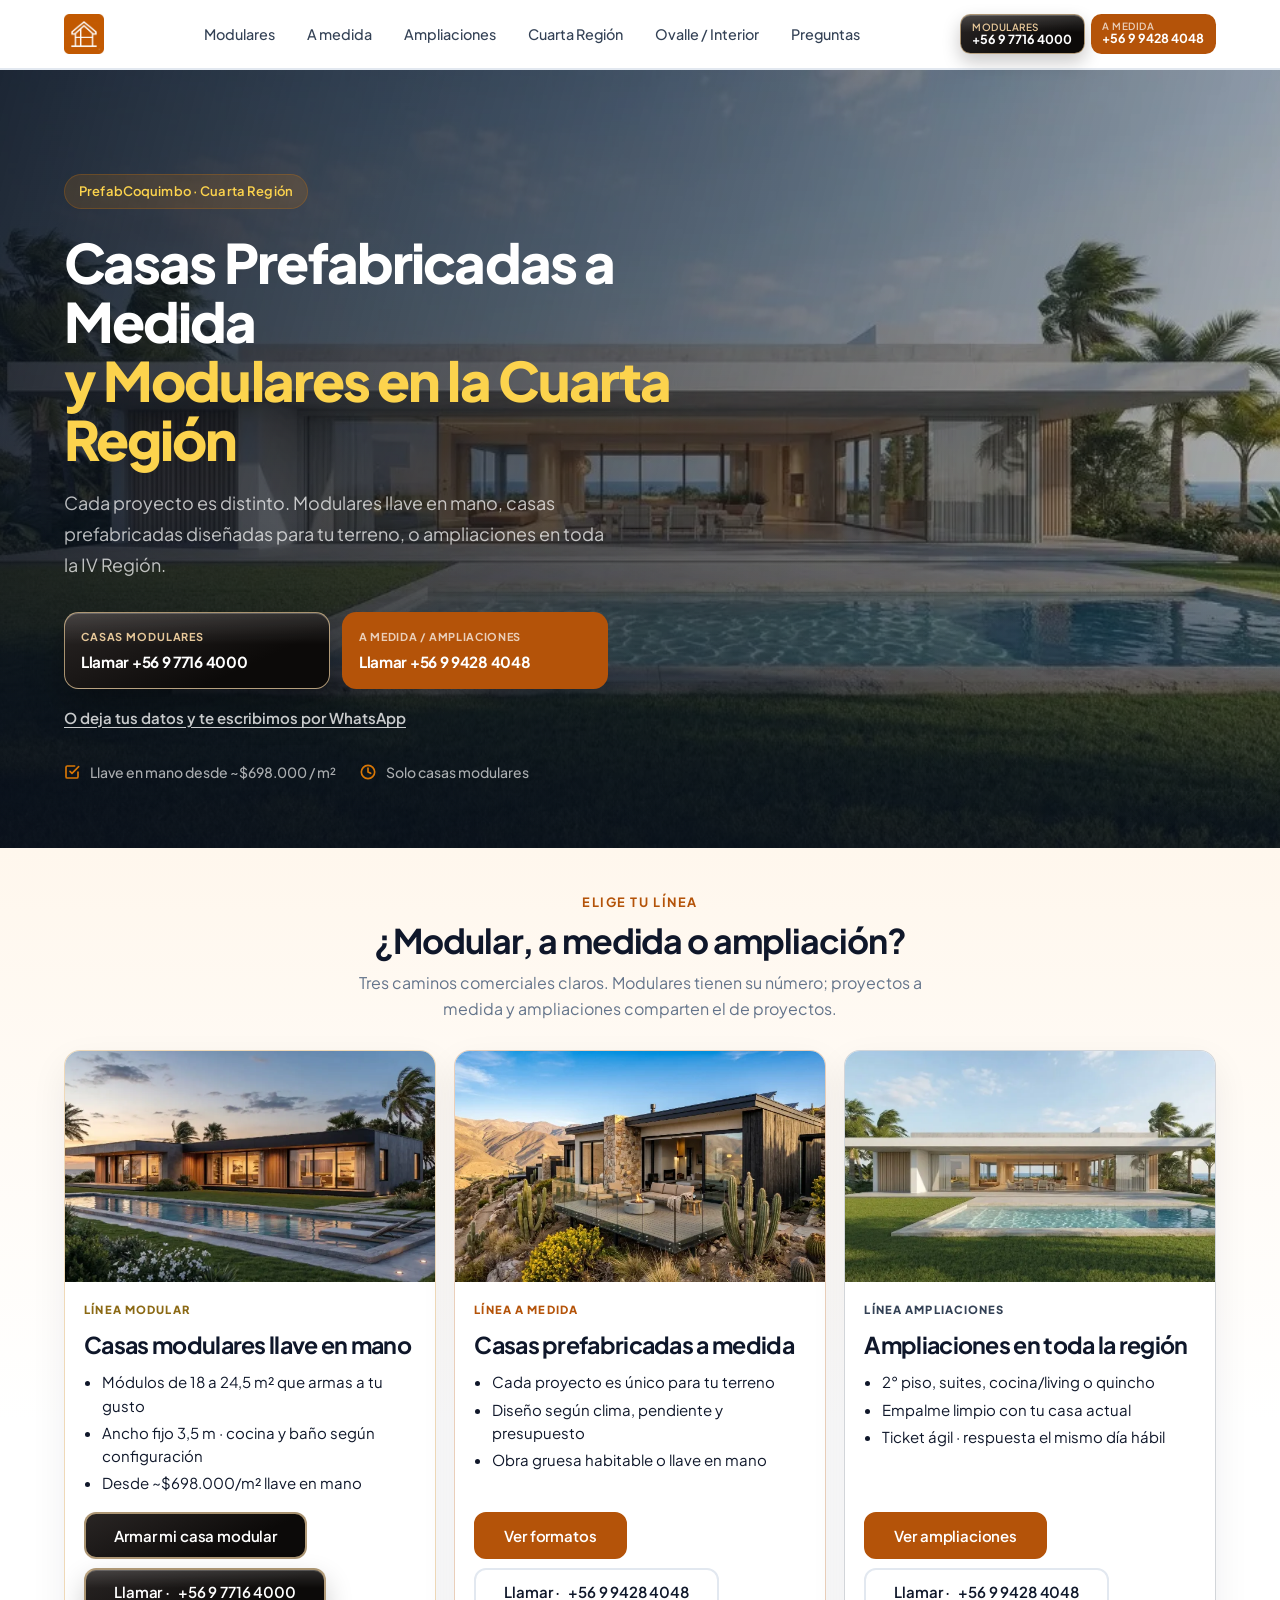
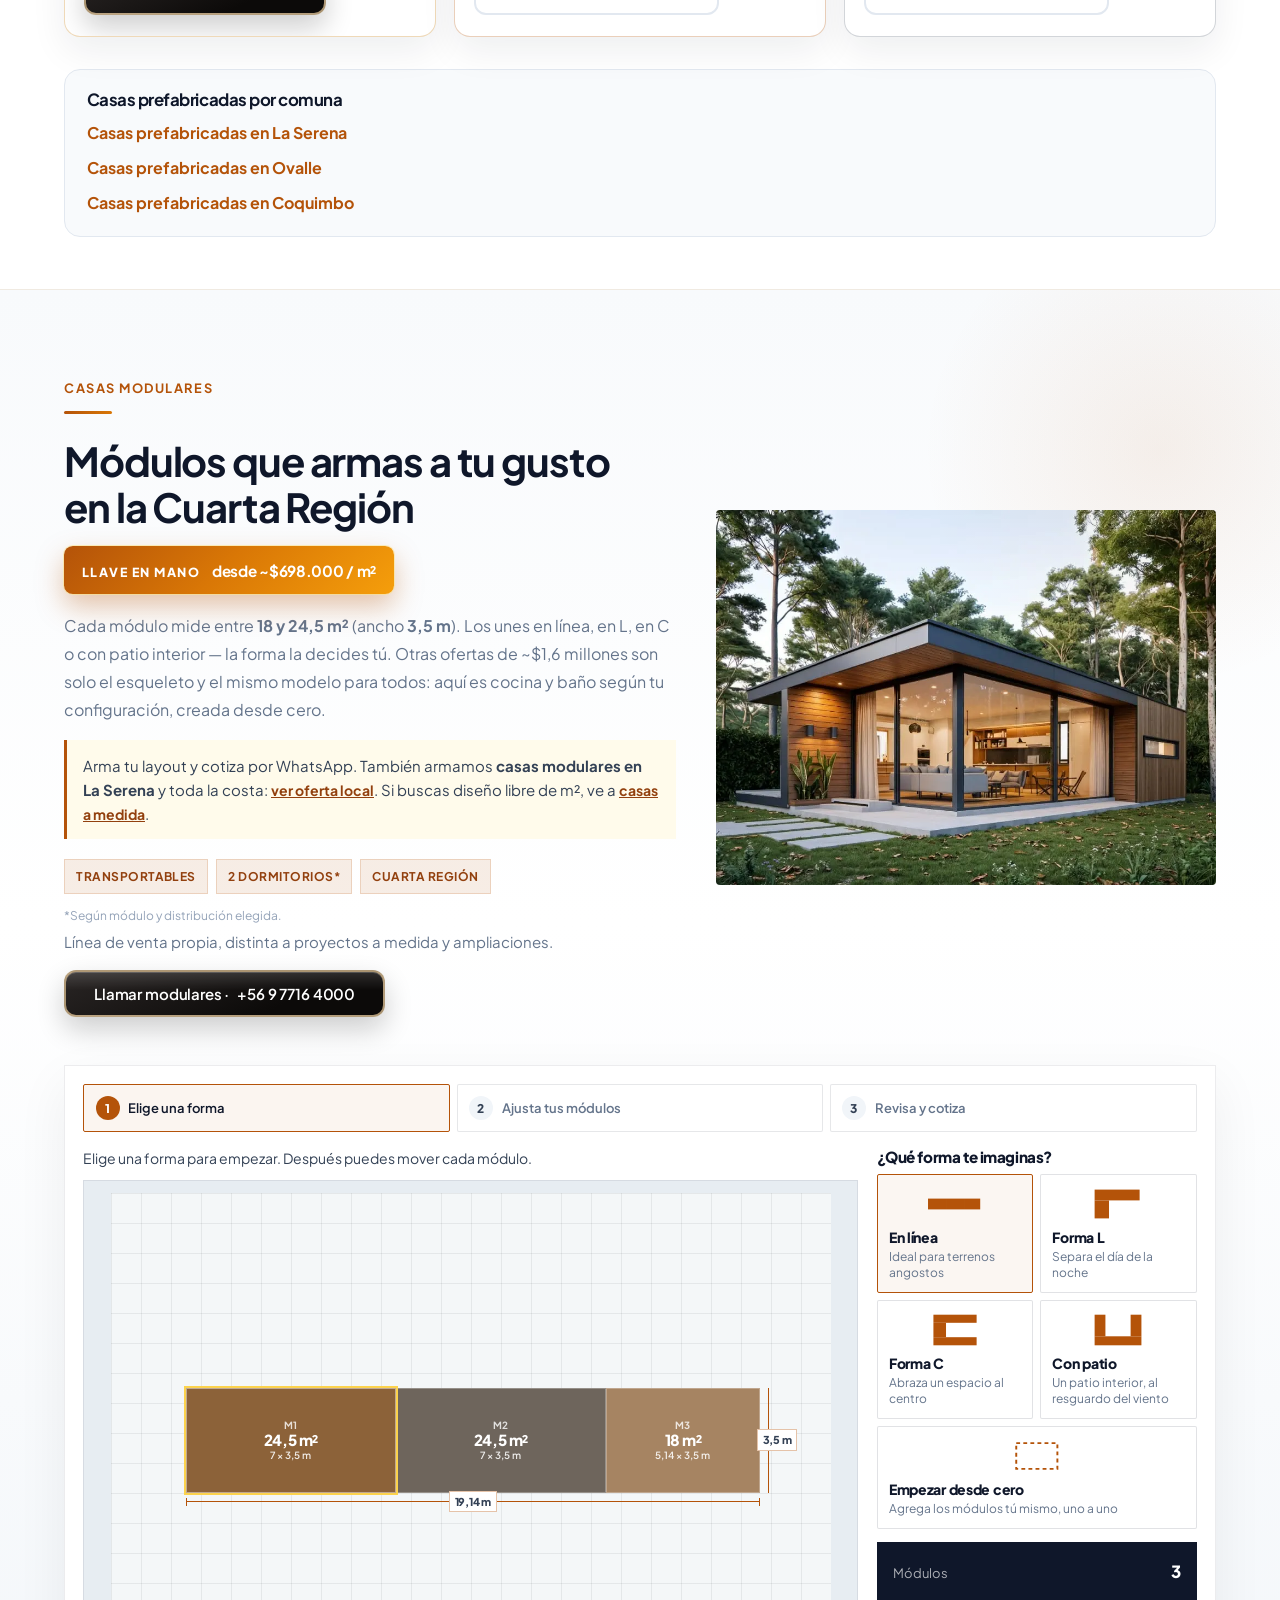
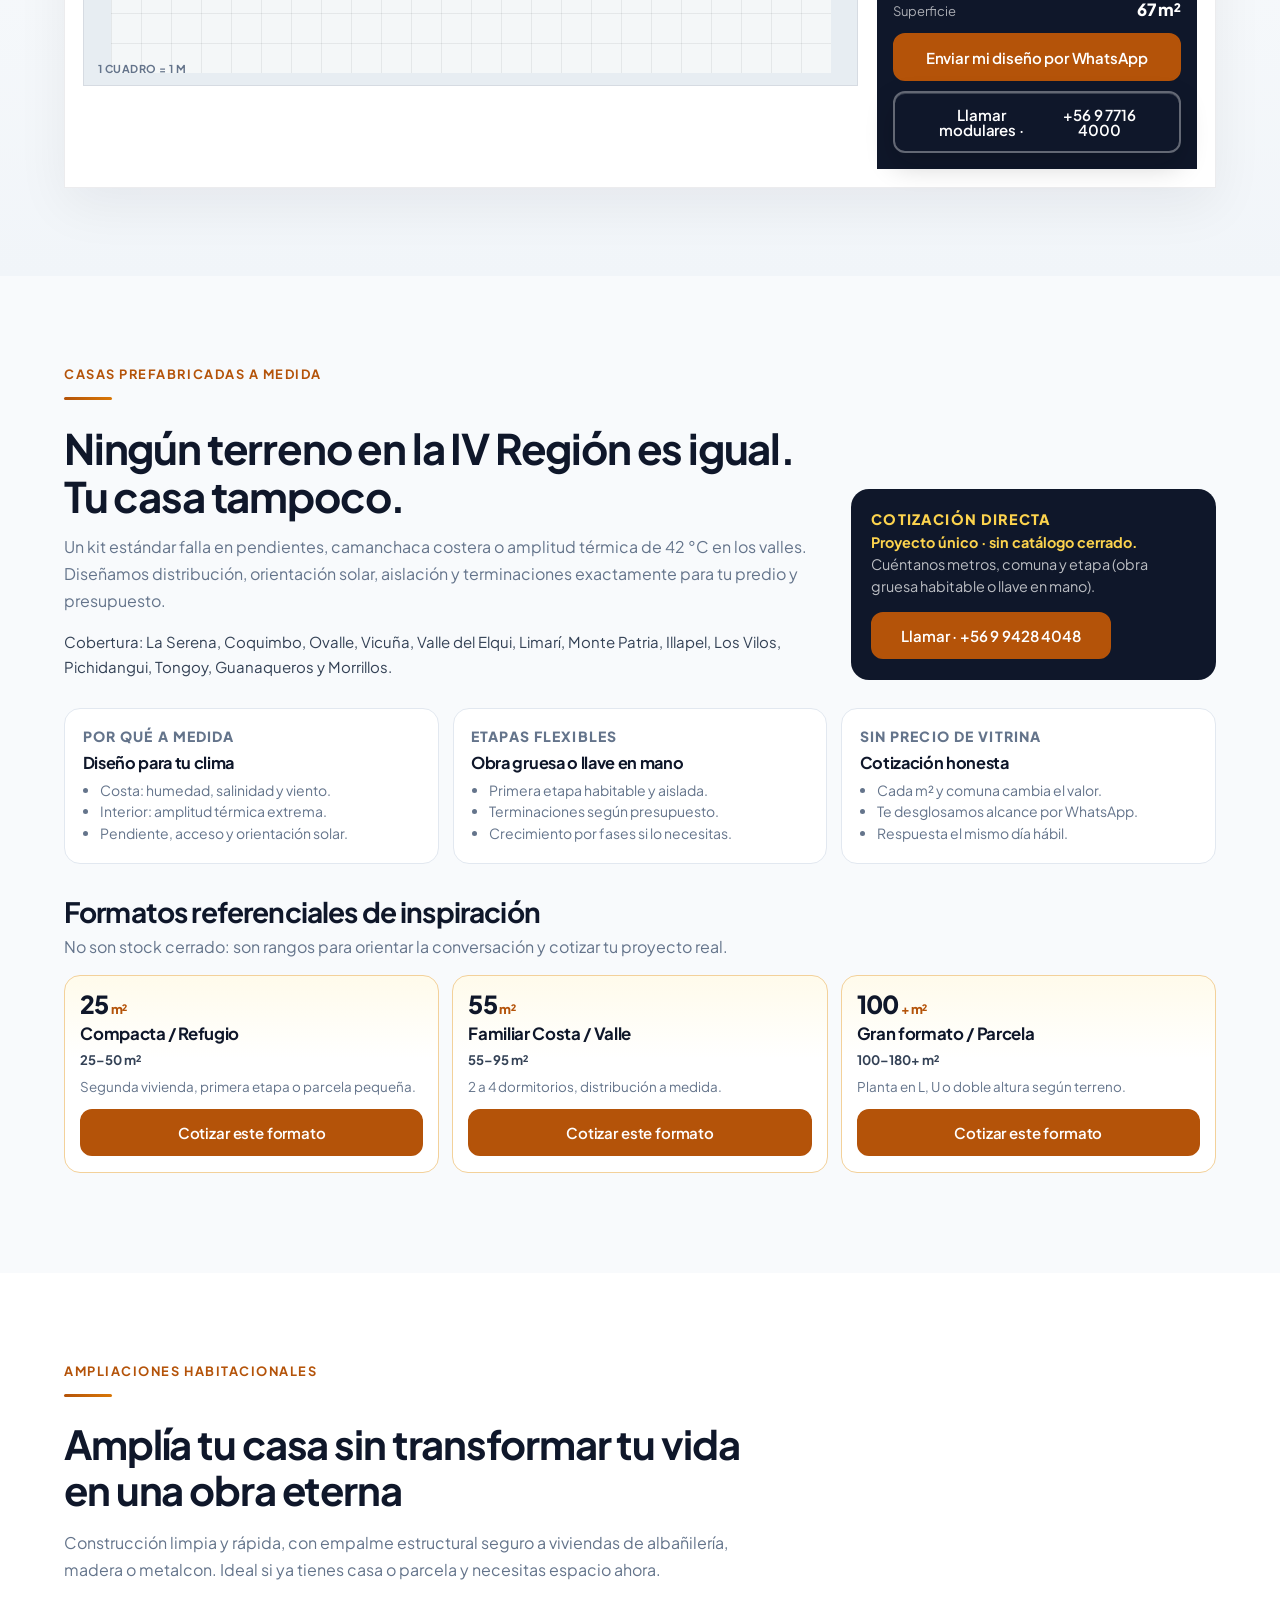
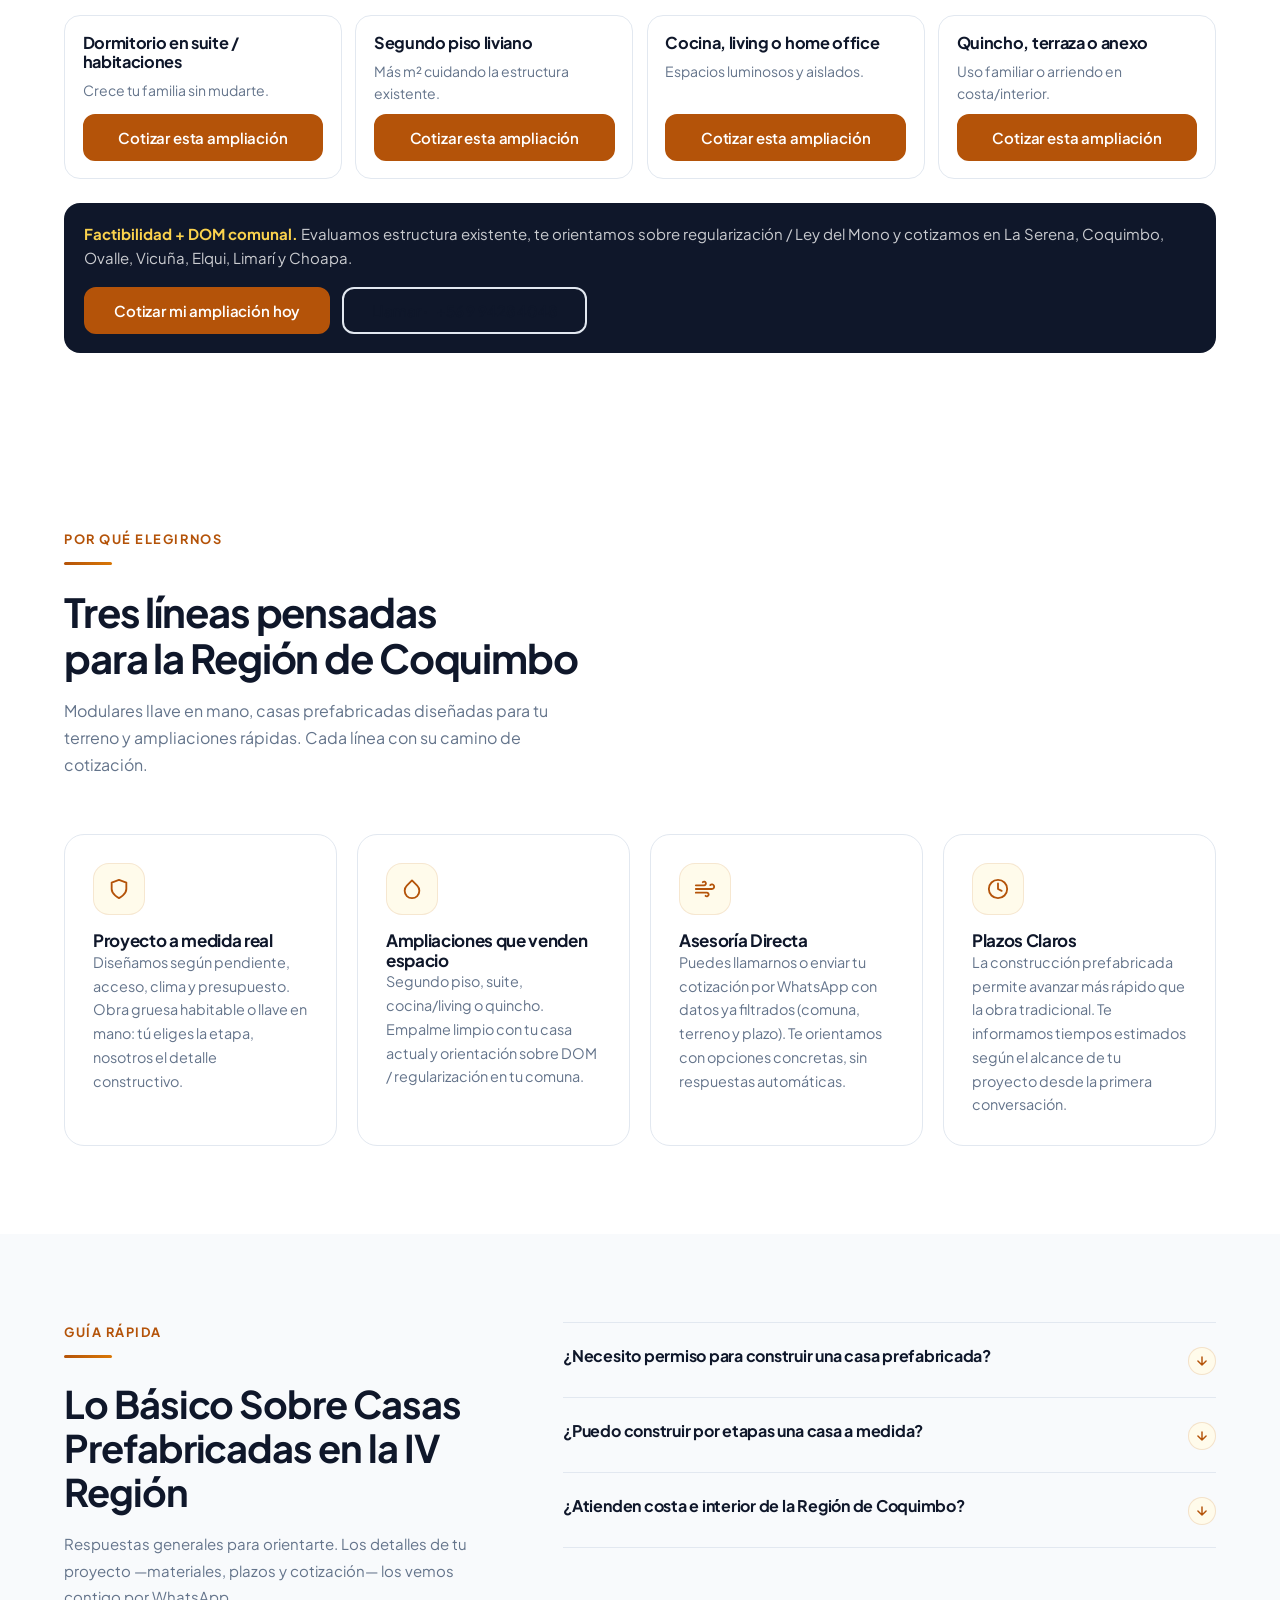
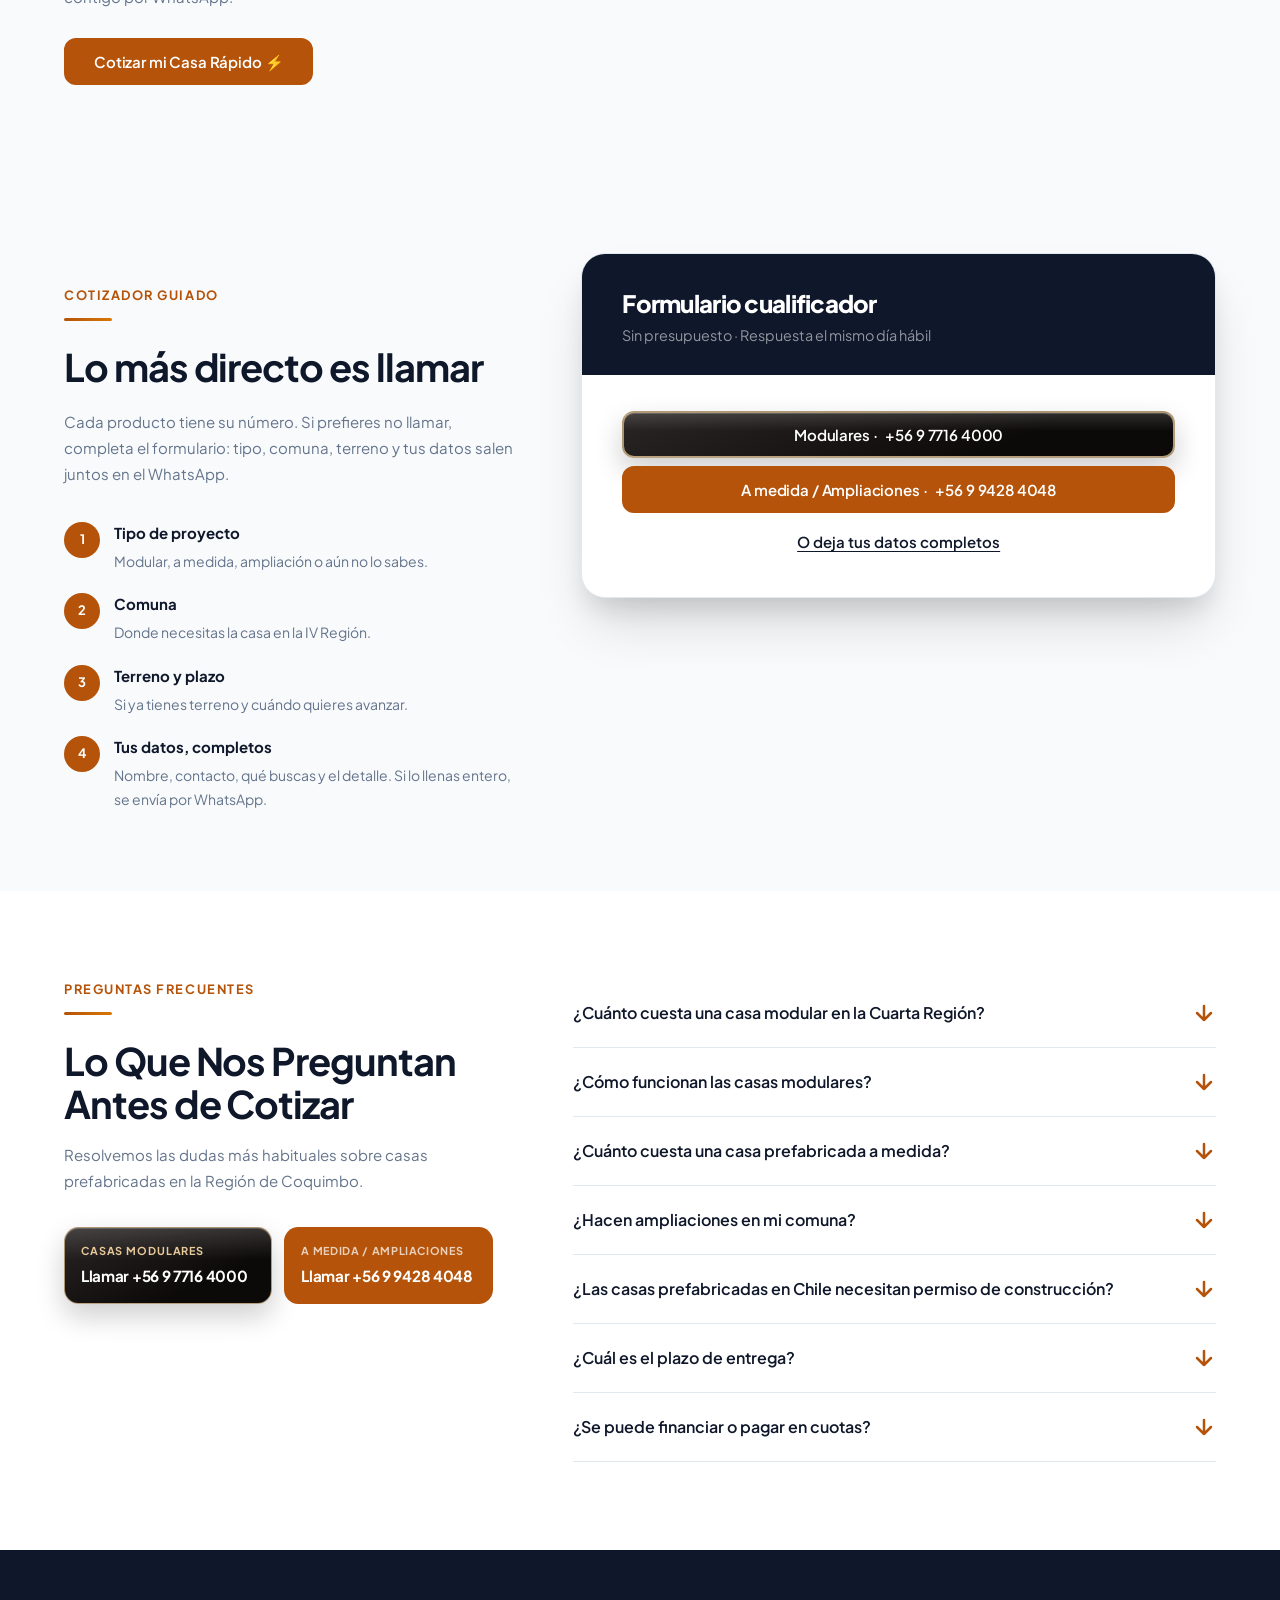
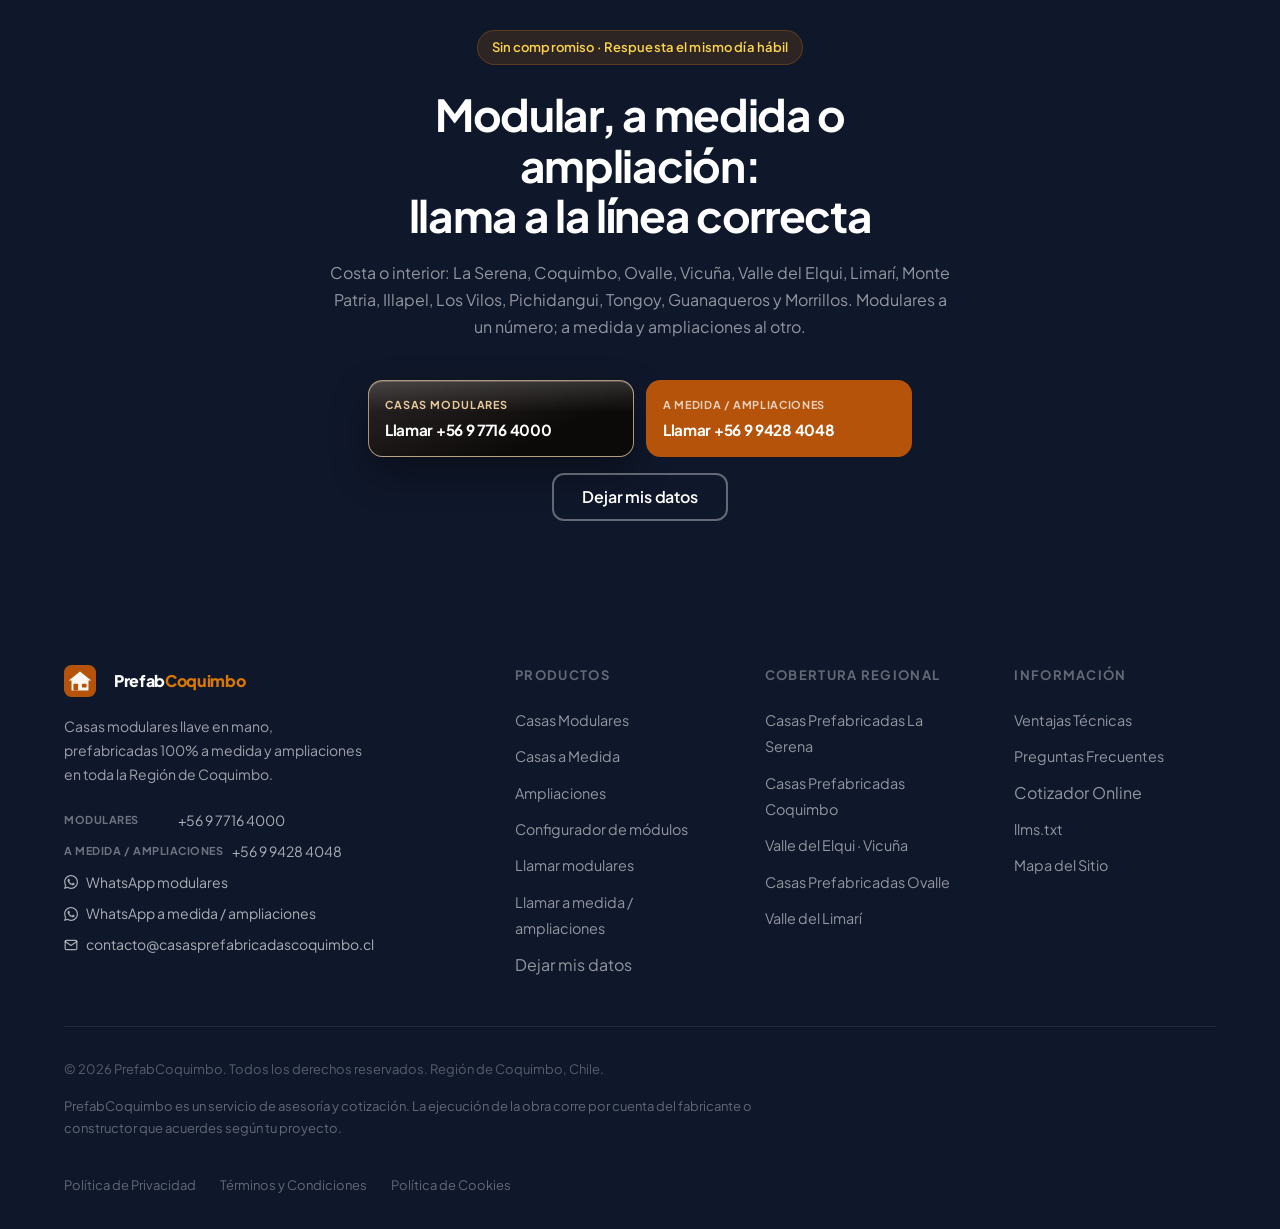
==== commit 70fe53ad: "Pivot the offer to custom prefab homes and regional expansions, and ship local SEO fixes for Coquimb" ====
--- a/index.html
+++ b/index.html
@@ -5,10 +5,10 @@
   <meta name="viewport" content="width=device-width, initial-scale=1.0" />
 
   <!-- SEO Primary -->
-  <title>Casas Prefabricadas y Modulares en La Serena y Coquimbo | IV Región</title>
-  <meta name="description" content="Casas prefabricadas de 15 a 171 m² y casas modulares (módulos 18–24,5 m²) en La Serena, Coquimbo y la Región de Coquimbo. Kit inicial y catálogo regional. Los ~$698.000/m² son referenciales y solo para casas modulares." />
+  <title>Casas Prefabricadas en la Cuarta Región | Modelos Modulares IV Región</title>
+  <meta name="description" content="Casas modulares desde ~$698.000/m², prefabricadas 100% a medida y ampliaciones en toda la IV Región. Cotiza hoy por WhatsApp y recibe respuesta el mismo día hábil." />
   <meta name="robots" content="index, follow, max-snippet:-1, max-image-preview:large" />
-  <meta name="keywords" content="casas prefabricadas La Serena, casas prefabricadas Coquimbo, casas modulares Cuarta Región, casas modulares Coquimbo, casa prefabricada IV Región" />
+  <meta name="keywords" content="casas prefabricadas Cuarta Región, casas modulares IV Región, casas a medida Coquimbo, ampliaciones La Serena, casas prefabricadas Ovalle" />
   <link rel="canonical" href="https://www.casasprefabricadascoquimbo.cl/" />
   <link rel="icon" type="image/svg+xml" href="/favicon.svg" />
   <link rel="apple-touch-icon" href="https://www.casasprefabricadascoquimbo.cl/images/logo.png" />
@@ -16,8 +16,8 @@
   <!-- Open Graph / WhatsApp -->
   <meta property="og:type"        content="website" />
   <meta property="og:url"         content="https://www.casasprefabricadascoquimbo.cl/" />
-  <meta property="og:title"       content="Casas Prefabricadas y Modulares | La Serena · Coquimbo · IV Región" />
-  <meta property="og:description" content="Casas prefabricadas de 15 a 171 m² y casas modulares en la Región de Coquimbo. Catálogo regional y cotización por WhatsApp." />
+  <meta property="og:title"       content="Casas Prefabricadas en la Cuarta Región | Modulares y A Medida" />
+  <meta property="og:description" content="Modulares llave en mano, casas prefabricadas a medida y ampliaciones en toda la Región de Coquimbo. Cotiza por WhatsApp." />
   <meta property="og:image"       content="https://www.casasprefabricadascoquimbo.cl/images/casa-fondo.jpg" />
   <meta property="og:image:width"  content="1024" />
   <meta property="og:image:height" content="571" />
@@ -26,8 +26,8 @@
 
   <!-- Twitter Card -->
   <meta name="twitter:card"        content="summary_large_image" />
-  <meta name="twitter:title"       content="Casas Prefabricadas y Modulares La Serena · Coquimbo" />
-  <meta name="twitter:description" content="Casas prefabricadas de 15 a 171 m² y modulares en la Región de Coquimbo. Cotiza por WhatsApp." />
+  <meta name="twitter:title"       content="Casas Prefabricadas · Modulares · Ampliaciones IV Región" />
+  <meta name="twitter:description" content="Modulares desde ~$698.000/m², proyectos a medida y ampliaciones en la Cuarta Región. Cotiza por WhatsApp." />
   <meta name="twitter:image"       content="https://www.casasprefabricadascoquimbo.cl/images/casa-fondo.jpg" />
 
   <!-- Google Fonts -->
@@ -38,15 +38,15 @@
   <noscript><link href="https://fonts.googleapis.com/css2?family=Plus+Jakarta+Sans:wght@400;500;600;700;800&display=swap" rel="stylesheet" /></noscript>
 
   <!-- Estilos -->
-  <link rel="stylesheet" href="styles.css?v=20261110d" />
+  <link rel="stylesheet" href="styles.css?v=20261114a" />
 
   <!-- JSON-LD: ProfessionalService (asesoría + cotización) -->
   <script type="application/ld+json">
   {
     "@context": "https://schema.org",
     "@type": "ProfessionalService",
-    "name": "PrefabCoquimbo – Casas Prefabricadas La Serena y Coquimbo",
-    "alternateName": ["Casas Prefabricadas La Serena", "Casas Prefabricadas Coquimbo"],
+    "name": "PrefabCoquimbo – Casas Prefabricadas Cuarta Región",
+    "alternateName": ["Casas Prefabricadas La Serena", "Casas Prefabricadas Coquimbo", "Casas Prefabricadas Ovalle"],
     "url": "https://www.casasprefabricadascoquimbo.cl",
     "logo": {
       "@type":  "ImageObject",
@@ -60,7 +60,7 @@
       "width":  "1024",
       "height": "571"
     },
-    "description": "Casas prefabricadas de 15 a 171 m² y casas modulares en La Serena, Coquimbo y la Región de Coquimbo. Módulos desde 18 a 24,5 m², llave en mano. Consulta por WhatsApp.",
+    "description": "Casas modulares llave en mano, casas prefabricadas 100% a medida y ampliaciones habitacionales en la Región de Coquimbo. Cotización por WhatsApp.",
     "telephone": "+56-9-9428-4048",
     "email": "contacto@casasprefabricadascoquimbo.cl",
     "contactPoint": [
@@ -76,7 +76,7 @@
         "@type": "ContactPoint",
         "telephone": "+56-9-9428-4048",
         "contactType": "sales",
-        "name": "Ventas casas prefabricadas",
+        "name": "Ventas casas a medida y ampliaciones",
         "areaServed": "CL",
         "availableLanguage": "Spanish"
       }
@@ -85,6 +85,7 @@
       { "@type": "AdministrativeArea", "name": "Región de Coquimbo" },
       { "@type": "City", "name": "La Serena",  "containedInPlace": { "@type": "AdministrativeArea", "name": "Región de Coquimbo" } },
       { "@type": "City", "name": "Coquimbo",   "containedInPlace": { "@type": "AdministrativeArea", "name": "Región de Coquimbo" } },
+      { "@type": "City", "name": "Ovalle",     "containedInPlace": { "@type": "AdministrativeArea", "name": "Región de Coquimbo" } },
       { "@type": "City", "name": "La Higuera", "containedInPlace": { "@type": "AdministrativeArea", "name": "Región de Coquimbo" } }
     ],
     "openingHoursSpecification": [
@@ -93,7 +94,7 @@
     ],
     "hasOfferCatalog": {
       "@type": "OfferCatalog",
-      "name": "Casas Prefabricadas y Modulares — Cuarta Región",
+      "name": "Casas Prefabricadas, Modulares y Ampliaciones — Cuarta Región",
       "itemListElement": [
         {
           "@type": "Offer",
@@ -102,13 +103,13 @@
         },
         {
           "@type": "Offer",
-          "itemOffered": { "@type": "Service", "name": "Casas prefabricadas en kit, 15 a 171 m²" },
-          "description": "Kit Inicial de obra gruesa y edición Vulcometal. Catálogo regional desde 15 m² hasta 171 m², con kits de piso, cielo, ventanas, puertas y fachada. Sucursal y Planta de Atención en Sector Peñuelas, Coquimbo."
+          "itemOffered": { "@type": "Service", "name": "Casas prefabricadas a medida" },
+          "description": "Cada proyecto se diseña según el terreno, el clima de la comuna y el presupuesto. Obra gruesa habitable o llave en mano, sin catálogo cerrado de kits."
         },
         {
           "@type": "Offer",
-          "itemOffered": { "@type": "Service", "name": "Asesoría técnica por comuna" },
-          "description": "Orientación sobre clima, permisos DOM y materialidad según ubicación del terreno en la Cuarta Región."
+          "itemOffered": { "@type": "Service", "name": "Ampliaciones habitacionales en la IV Región" },
+          "description": "Segundos pisos, dormitorios en suite, quinchos, terrazas y anexos. Empalme con viviendas existentes en La Serena, Coquimbo, Ovalle y el interior."
         }
       ]
     }
@@ -122,12 +123,12 @@
     "@type": "WebSite",
     "name": "PrefabCoquimbo",
     "url": "https://www.casasprefabricadascoquimbo.cl/",
-    "description": "Casas prefabricadas de 15 a 171 m² y casas modulares en La Serena, Coquimbo y la Región de Coquimbo.",
+    "description": "Casas modulares, prefabricadas a medida y ampliaciones en la Región de Coquimbo.",
     "inLanguage": "es-CL"
   }
   </script>
 
-  <!-- JSON-LD: FAQPage — La Serena / Coquimbo -->
+  <!-- JSON-LD: FAQPage — Cuarta Región -->
   <script type="application/ld+json">
   {
     "@context": "https://schema.org",
@@ -145,8 +146,13 @@
       },
       {
         "@type": "Question",
-        "name": "¿Cuánto cuesta una casa prefabricada en La Serena o Coquimbo?",
-        "acceptedAnswer": { "@type": "Answer", "text": "En casas prefabricadas el formato de venta es el Kit Inicial, de 15 a 171 m². El valor depende del modelo, la materialidad (madera o Vulcometal) y los kits que sumes. En modulares el valor referencial es ~$698.000/m². Escríbenos por WhatsApp con el modelo y la comuna del terreno." }
+        "name": "¿Cuánto cuesta una casa prefabricada a medida?",
+        "acceptedAnswer": { "@type": "Answer", "text": "No hay precio de vitrina: cada proyecto es distinto según metros, terreno, clima y etapa (obra gruesa habitable o llave en mano). En modulares el valor referencial es ~$698.000/m². Escríbenos por WhatsApp con la comuna del terreno y el alcance que buscas." }
+      },
+      {
+        "@type": "Question",
+        "name": "¿Hacen ampliaciones en toda la IV Región?",
+        "acceptedAnswer": { "@type": "Answer", "text": "Sí. Cotizamos segundos pisos, dormitorios en suite, cocina/living, quinchos y anexos en La Serena, Coquimbo, Ovalle, Vicuña y el interior. Evaluamos el empalme con tu vivienda actual y te orientamos sobre DOM comunal." }
       },
       {
         "@type": "Question",
@@ -155,13 +161,8 @@
       },
       {
         "@type": "Question",
-        "name": "¿Cómo se adapta una casa prefabricada al clima de la costa de La Serena y Coquimbo?",
-        "acceptedAnswer": { "@type": "Answer", "text": "La costa de La Serena y Coquimbo tiene humedad marina y salinidad que deben considerarse en el diseño. Cada proyecto se evalúa según la ubicación del terreno. Cuéntanos dónde está tu parcela y te orientamos sobre las mejores opciones para tu caso." }
-      },
-      {
-        "@type": "Question",
-        "name": "¿Cuál es el plazo real de entrega desde que firmo el contrato?",
-        "acceptedAnswer": { "@type": "Answer", "text": "Las casas modulares suelen tener disponibilidad más rápida (incluso inmediata según stock). En casas prefabricadas el plazo depende del modelo, el kit y el terreno. Escríbenos por WhatsApp y te damos un estimado realista." }
+        "name": "¿Cómo se adapta una casa prefabricada al clima de la costa o el valle?",
+        "acceptedAnswer": { "@type": "Answer", "text": "Cada proyecto se diseña según el terreno: humedad y salinidad en la costa, o amplitud térmica extrema en Ovalle y el Valle del Elqui. Cuéntanos dónde está tu parcela y te orientamos sobre aislación, orientación y materialidad." }
       },
       {
         "@type": "Question",
@@ -195,8 +196,8 @@
     <!-- Desktop links -->
     <ul class="nav-links" role="list">
       <li><a href="#modulares"  class="nav-link">Modulares</a></li>
-      <li><a href="#modelos"    class="nav-link">Prefabricadas</a></li>
-      <li><a href="#ventajas"   class="nav-link">Ventajas</a></li>
+      <li><a href="#modelos"    class="nav-link">A medida</a></li>
+      <li><a href="#ampliaciones" class="nav-link">Ampliaciones</a></li>
       <li><a href="cuarta-region.html" class="nav-link">Cuarta Región</a></li>
       <li><a href="ovalle.html" class="nav-link">Ovalle / Interior</a></li>
       <li><a href="#faq"        class="nav-link">Preguntas</a></li>
@@ -209,7 +210,7 @@
         <span class="nav-line-name" data-line-number>+56 9 7716 4000</span>
       </a>
       <a href="tel:+56994284048" class="nav-line nav-line--prefab" data-line="prefab" aria-label="Llamar a la línea de casas prefabricadas">
-        <span class="nav-line-kicker">Prefabricadas</span>
+        <span class="nav-line-kicker">A medida</span>
         <span class="nav-line-name" data-line-number>+56 9 9428 4048</span>
       </a>
     </div>
@@ -224,8 +225,8 @@
   <div id="mobile-menu" class="mobile-menu" role="navigation" aria-label="Menú móvil">
     <div class="mobile-menu-inner">
       <a href="#modulares"  class="nav-link">Casas Modulares</a>
-      <a href="#modelos"    class="nav-link">Casas prefabricadas</a>
-      <a href="#ventajas"   class="nav-link">Ventajas Técnicas</a>
+      <a href="#modelos"    class="nav-link">Casas a medida</a>
+      <a href="#ampliaciones" class="nav-link">Ampliaciones</a>
       <a href="cuarta-region.html" class="nav-link">Cuarta Región</a>
       <a href="ovalle.html" class="nav-link">Ovalle / Interior</a>
       <a href="#faq"        class="nav-link">Preguntas Frecuentes</a>
@@ -235,7 +236,7 @@
           <span class="nav-line-name" data-line-number>+56 9 7716 4000</span>
         </a>
         <a href="tel:+56994284048" class="nav-line nav-line--prefab" data-line="prefab" aria-label="Llamar a la línea de casas prefabricadas">
-          <span class="nav-line-kicker">Prefabricadas</span>
+          <span class="nav-line-kicker">A medida</span>
           <span class="nav-line-name" data-line-number>+56 9 9428 4048</span>
         </a>
       </div>
@@ -271,12 +272,12 @@
       </div>
 
       <h1 id="hero-title">
-        Casas Prefabricadas y Modulares<br>
-        <span style="color:#FCD34D;">en toda la Cuarta Región</span>
+        Casas Prefabricadas a Medida<br>
+        <span style="color:#FCD34D;">y Modulares en la Cuarta Región</span>
       </h1>
 
       <p class="hero-lead">
-        No ensamblamos casas iguales: las creamos desde cero para tu terreno.
+        Cada proyecto es distinto. Modulares llave en mano, casas prefabricadas diseñadas para tu terreno, o ampliaciones en toda la IV Región.
       </p>
 
       <div class="hero-banner-actions">
@@ -286,7 +287,7 @@
             <span class="line-card-action">Llamar <span data-line-number>+56 9 7716 4000</span></span>
           </a>
           <a class="line-card line-card--prefab" data-line="prefab" href="tel:+56994284048" aria-label="Llamar a la línea de casas prefabricadas">
-            <span class="line-card-kicker">Casas prefabricadas</span>
+            <span class="line-card-kicker">A medida / Ampliaciones</span>
             <span class="line-card-action">Llamar <span data-line-number>+56 9 9428 4048</span></span>
           </a>
         </div>
@@ -310,12 +311,12 @@
 </section>
 
 
-<!-- Selector de línea: modular vs prefabricada -->
+<!-- Selector de línea: modular / a medida / ampliaciones -->
 <section id="elige" class="line-fork" aria-labelledby="elige-title">
   <div class="section-container">
     <p class="section-label" style="text-align:center; margin-bottom:0.5rem;">Elige tu línea</p>
-    <h2 id="elige-title" class="line-fork-title">¿Casas modulares o prefabricadas?</h2>
-    <p class="line-fork-lead">Son dos productos distintos, cada uno con su número. Elige por dónde empezar.</p>
+    <h2 id="elige-title" class="line-fork-title">¿Modular, a medida o ampliación?</h2>
+    <p class="line-fork-lead">Tres caminos comerciales claros. Modulares tienen su número; proyectos a medida y ampliaciones comparten el de proyectos.</p>
 
     <div class="line-fork-grid">
       <article class="fork-card fork-card--modular">
@@ -342,31 +343,48 @@
           <img src="images/casa-ovalle-interior.webp?v=20261110e" alt="Casa prefabricada a medida en el interior de la Región de Coquimbo" width="720" height="393" loading="lazy" decoding="async" />
         </div>
         <div class="fork-card-body">
-          <p class="fork-card-kicker">Línea prefabricada</p>
+          <p class="fork-card-kicker">Línea a medida</p>
           <h3 class="fork-card-name">Casas prefabricadas a medida</h3>
           <ul class="fork-card-points">
-            <li>Catálogo de 15 a 171 m²</li>
-            <li>Kit Inicial · madera o Vulcometal</li>
-            <li>Cotización por modelo, metraje y comuna</li>
+            <li>Cada proyecto es único para tu terreno</li>
+            <li>Diseño según clima, pendiente y presupuesto</li>
+            <li>Obra gruesa habitable o llave en mano</li>
           </ul>
           <div class="fork-card-actions">
-            <a href="#modelos" class="btn btn-primary">Ver catálogo</a>
+            <a href="#modelos" class="btn btn-primary">Ver formatos</a>
             <a href="tel:+56994284048" class="btn btn-secondary" data-line="prefab">Llamar · <span data-line-number>+56 9 9428 4048</span></a>
           </div>
         </div>
       </article>
-    </div>
-
-    <p class="line-fork-coverage">
-      Atendemos en toda la Cuarta Región ·
-      <a href="casas-prefabricadas-la-serena.html">La Serena</a>
-      <span aria-hidden="true">·</span>
-      <a href="casas-prefabricadas-coquimbo.html">Coquimbo</a>
-      <span aria-hidden="true">·</span>
-      <a href="ovalle.html">Ovalle / Limarí</a>
-      <span aria-hidden="true">·</span>
-      <a href="cuarta-region.html">Guía IV Región</a>
-    </p>
+
+      <article class="fork-card fork-card--amp">
+        <div class="fork-card-media">
+          <img src="images/casa-fondo.webp?v=20261110d" alt="Ampliación habitacional prefabricada en la Cuarta Región" width="1024" height="571" loading="lazy" decoding="async" />
+        </div>
+        <div class="fork-card-body">
+          <p class="fork-card-kicker">Línea ampliaciones</p>
+          <h3 class="fork-card-name">Ampliaciones en toda la región</h3>
+          <ul class="fork-card-points">
+            <li>2° piso, suites, cocina/living o quincho</li>
+            <li>Empalme limpio con tu casa actual</li>
+            <li>Ticket ágil · respuesta el mismo día hábil</li>
+          </ul>
+          <div class="fork-card-actions">
+            <a href="#ampliaciones" class="btn btn-primary">Ver ampliaciones</a>
+            <a href="tel:+56994284048" class="btn btn-secondary" data-line="prefab">Llamar · <span data-line-number>+56 9 9428 4048</span></a>
+          </div>
+        </div>
+      </article>
+    </div>
+
+    <nav class="local-nav" aria-label="Cobertura comunal">
+      <h2>Casas prefabricadas por comuna</h2>
+      <ul>
+        <li><a href="/casas-prefabricadas-la-serena.html">Casas prefabricadas en La Serena</a></li>
+        <li><a href="/ovalle.html">Casas prefabricadas en Ovalle</a></li>
+        <li><a href="/casas-prefabricadas-coquimbo.html">Casas prefabricadas en Coquimbo</a></li>
+      </ul>
+    </nav>
   </div>
 </section>
 
@@ -396,7 +414,7 @@
           aquí es cocina y baño según tu configuración, creada desde cero.
         </p>
         <aside class="mb-callout">
-          <p>Arma tu layout y cotiza por WhatsApp. Las casas <strong>prefabricadas</strong> son otra línea: <a href="#modelos">ver catálogo a medida</a>.</p>
+          <p>Arma tu layout y cotiza por WhatsApp. También armamos <strong>casas modulares en La Serena</strong> y toda la costa: <a href="/casas-prefabricadas-la-serena.html">ver oferta local</a>. Si buscas diseño libre de m², ve a <a href="#modelos">casas a medida</a>.</p>
         </aside>
         <div class="modular-chips" aria-label="Características">
           <span class="modular-chip">Transportables</span>
@@ -404,7 +422,7 @@
           <span class="modular-chip">Cuarta Región</span>
         </div>
         <p style="font-size:0.75rem; color:var(--slate-400); margin-top:0.75rem;">*Según módulo y distribución elegida.</p>
-        <p class="product-line-note">Línea de venta propia, distinta a la de casas prefabricadas.</p>
+        <p class="product-line-note">Línea de venta propia, distinta a proyectos a medida y ampliaciones.</p>
         <a href="tel:+56977164000" class="btn btn-primary" data-line="modular" aria-label="Llamar a la línea de casas modulares">
           Llamar modulares · <span data-line-number>+56 9 7716 4000</span>
         </a>
@@ -556,33 +574,33 @@
 
 
 <!-- ══════════════════════════════════════════════════
-     CASAS PREFABRICADAS — CATÁLOGO IV REGIÓN
+     CASAS PREFABRICADAS 100% A MEDIDA
 ══════════════════════════════════════════════════ -->
 <section id="modelos" class="section-pad-alt" aria-labelledby="modelos-title">
   <div class="section-container">
 
     <div class="pf-head">
       <div>
-        <p class="section-label">Casas prefabricadas</p>
+        <p class="section-label">Casas prefabricadas a medida</p>
         <div class="divider-amber"></div>
         <h2 id="modelos-title" style="font-size:clamp(1.875rem,4vw,2.625rem);">
-          Catálogo de 15 a 171 m² en la Región de Coquimbo
+          Ningún terreno en la IV Región es igual. Tu casa tampoco.
         </h2>
         <p class="pf-lead">
-          El formato de venta es el Kit Inicial (obra gruesa), listo para despacho y armado en tu terreno.
-          Partes de un modelo del catálogo y, si lo necesitas, sumas kits de piso, cielo, ventanas, puertas y fachada.
+          Un kit estándar falla en pendientes, camanchaca costera o amplitud térmica de 42 °C en los valles.
+          Diseñamos distribución, orientación solar, aislación y terminaciones exactamente para tu predio y presupuesto.
         </p>
         <p class="pf-coverage">
           Cobertura: La Serena, Coquimbo, Ovalle, Vicuña, Valle del Elqui, Limarí, Monte Patria, Illapel, Los Vilos, Pichidangui, Tongoy, Guanaqueros y Morrillos.
         </p>
       </div>
       <aside class="pf-place">
-        <p class="pf-kicker" style="color:#FCD34D;">Punto de presencia</p>
+        <p class="pf-kicker" style="color:#FCD34D;">Cotización directa</p>
         <p>
-          <strong>Sucursal y Planta de Atención en Sector Peñuelas, Coquimbo.</strong>
-          Ruta 5 Norte, esquina Gerónimo Méndez, IV Región.
+          <strong>Proyecto único · sin catálogo cerrado.</strong>
+          Cuéntanos metros, comuna y etapa (obra gruesa habitable o llave en mano).
         </p>
-        <a href="tel:+56994284048" class="btn btn-primary pf-call" aria-label="Llamar a casas prefabricadas, +56 9 9428 4048">
+        <a href="tel:+56994284048" class="btn btn-primary pf-call" data-line="prefab" aria-label="Llamar a casas a medida, +56 9 9428 4048">
           Llamar · +56 9 9428 4048
         </a>
       </aside>
@@ -590,70 +608,57 @@
 
     <div class="pf-offers">
       <article class="pf-offer">
-        <p class="pf-kicker">Formato base</p>
-        <h3>Kit Inicial (obra gruesa)</h3>
+        <p class="pf-kicker">Por qué a medida</p>
+        <h3>Diseño para tu clima</h3>
         <ul>
-          <li>Paneles de madera estructural.</li>
-          <li>Cerchas, estructura de techumbre, planchas de zinc, fieltro asfáltico y caballetes.</li>
-          <li>Planchas de yeso cartón.</li>
-          <li>Plano de armado y plano de planta de arquitectura.</li>
+          <li>Costa: humedad, salinidad y viento.</li>
+          <li>Interior: amplitud térmica extrema.</li>
+          <li>Pendiente, acceso y orientación solar.</li>
         </ul>
       </article>
       <article class="pf-offer">
-        <p class="pf-kicker">Edición especial</p>
-        <h3>Vulcometal, acero galvanizado</h3>
-        <p>Perfiles de acero galvanizado liviano y placas de yeso cartón, para un armado más rápido.</p>
+        <p class="pf-kicker">Etapas flexibles</p>
+        <h3>Obra gruesa o llave en mano</h3>
         <ul>
-          <li>72 m²: estilo costero y Morrillos, y la Mediterránea de planta en L.</li>
-          <li>141 m²: planta en L tradicional y mediterránea.</li>
+          <li>Primera etapa habitable y aislada.</li>
+          <li>Terminaciones según presupuesto.</li>
+          <li>Crecimiento por fases si lo necesitas.</li>
         </ul>
       </article>
       <article class="pf-offer">
-        <p class="pf-kicker">Se suma al kit</p>
-        <h3>Kits y adicionales</h3>
+        <p class="pf-kicker">Sin precio de vitrina</p>
+        <h3>Cotización honesta</h3>
         <ul>
-          <li>Pisos y cielos, incluida la viga a la vista.</li>
-          <li>Forro de terciado ranurado o yeso cartón.</li>
-          <li>Ventanas estándar o termopanel, y packs de puertas.</li>
-          <li>Siding PVC, teja asfáltica y elevación de cerchas.</li>
+          <li>Cada m² y comuna cambia el valor.</li>
+          <li>Te desglosamos alcance por WhatsApp.</li>
+          <li>Respuesta el mismo día hábil.</li>
         </ul>
       </article>
     </div>
 
-    <h3 class="pf-block-title">Modelos destacados en la Región de Coquimbo</h3>
-    <p class="pf-block-copy">Coquimbo 63 m², Morrillos 72 m², Costa Norte 76 m² en dos pisos y Coquimbo 128 m². El resto del catálogo se filtra por tamaño.</p>
+    <h3 class="pf-block-title">Formatos referenciales de inspiración</h3>
+    <p class="pf-block-copy">No son stock cerrado: son rangos para orientar la conversación y cotizar tu proyecto real.</p>
     <div id="pf-featured" class="pf-featured"></div>
-
-    <div class="pf-tabs" role="tablist" aria-label="Filtrar el catálogo por tamaño">
-      <button type="button" class="pf-tab is-on" role="tab" aria-selected="true" data-segment="compacta">Compactas <span>15–48 m²</span></button>
-      <button type="button" class="pf-tab" role="tab" aria-selected="false" data-segment="media">Medianas <span>54–95 m²</span></button>
-      <button type="button" class="pf-tab" role="tab" aria-selected="false" data-segment="grande">Gran formato <span>100–171 m²</span></button>
-    </div>
-    <p id="pf-segment-title" class="pf-segment">Compactas · 15 a 48 m²</p>
-    <div id="pf-grid" class="pf-grid"></div>
 
     <div id="pf-quote" class="pf-modal" hidden>
       <div class="pf-modal-overlay" data-pf-close></div>
       <div class="pf-dialog" role="dialog" aria-modal="true" aria-labelledby="pf-quote-model">
         <button type="button" class="pf-close" data-pf-close aria-label="Cerrar cotización">×</button>
-        <p class="pf-kicker">Casas prefabricadas</p>
-        <h2 id="pf-quote-model">Modelo</h2>
+        <p class="pf-kicker">Proyectos y ampliaciones</p>
+        <h2 id="pf-quote-model">Casa a medida</h2>
         <p id="pf-quote-meta" class="pf-dialog-meta"></p>
         <form id="pf-form" class="pf-form" novalidate>
           <div class="pf-hp" aria-hidden="true">
             <label for="pf-web">Sitio web</label>
             <input id="pf-web" name="website" type="text" tabindex="-1" autocomplete="off" />
           </div>
-          <label class="form-label" for="pf-mat">Materialidad</label>
-          <select class="form-select" id="pf-mat" required></select>
-          <fieldset class="pf-choice">
-            <legend class="form-label">Configuración</legend>
-            <label><input type="radio" name="pf-config" value="Solo Kit Inicial" checked /> Solo Kit Inicial</label>
-            <label><input type="radio" name="pf-config" value="Kit Inicial + Adicionales" /> Kit Inicial + Adicionales</label>
-          </fieldset>
-          <div id="pf-kits-panel" class="pf-kits-panel" hidden>
-            <p class="form-label" style="margin:0;">Adicionales</p>
-            <div id="pf-kits"></div>
+          <div id="pf-etapa-wrap">
+            <label class="form-label" for="pf-etapa">Etapa del proyecto</label>
+            <select class="form-select" id="pf-etapa"></select>
+          </div>
+          <div id="pf-amp-wrap" hidden>
+            <label class="form-label" for="pf-amp-tipo">Tipo de ampliación</label>
+            <select class="form-select" id="pf-amp-tipo"></select>
           </div>
           <label class="form-label" for="pf-comuna">Comuna o sector del terreno</label>
           <select class="form-select" id="pf-comuna" required></select>
@@ -680,9 +685,9 @@
           <label class="form-label" for="pf-busca">Qué buscas</label>
           <select class="form-select" id="pf-busca" required></select>
           <label class="form-label" for="pf-nota">Mensaje <span style="font-weight:400;color:var(--slate-500);">(opcional)</span></label>
-          <textarea class="form-input" id="pf-nota" rows="3" maxlength="600" placeholder="Acceso al terreno, orientación o lo que quieras que sepamos"></textarea>
+          <textarea class="form-input" id="pf-nota" rows="3" maxlength="600" placeholder="Acceso al terreno, metros aproximados o lo que quieras que sepamos"></textarea>
           <p id="pf-error" class="pf-error" hidden></p>
-          <p id="pf-gate" class="pf-gate">Con modelo, nombre y teléfono aparece el envío por WhatsApp de casas prefabricadas.</p>
+          <p id="pf-gate" class="pf-gate">Con nombre, teléfono y comuna aparece el envío por WhatsApp.</p>
           <div id="pf-wa-actions" hidden>
             <button type="submit" class="btn btn-primary" style="width:100%; justify-content:center;">Enviar cotización por WhatsApp</button>
           </div>
@@ -690,6 +695,38 @@
       </div>
     </div>
 
+  </div>
+</section>
+
+<!-- ══════════════════════════════════════════════════
+     AMPLIACIONES EN TODA LA REGIÓN
+══════════════════════════════════════════════════ -->
+<section id="ampliaciones" class="section-pad" aria-labelledby="ampliaciones-title">
+  <div class="section-container">
+    <div style="max-width:720px; margin-bottom:2rem;">
+      <p class="section-label">Ampliaciones habitacionales</p>
+      <div class="divider-amber"></div>
+      <h2 id="ampliaciones-title" style="font-size:clamp(1.75rem,3.5vw,2.5rem); margin-bottom:1rem;">
+        Amplía tu casa sin transformar tu vida en una obra eterna
+      </h2>
+      <p style="color:var(--slate-500); font-size:1rem; line-height:1.7;">
+        Construcción limpia y rápida, con empalme estructural seguro a viviendas de albañilería, madera o metalcon.
+        Ideal si ya tienes casa o parcela y necesitas espacio ahora.
+      </p>
+    </div>
+
+    <div id="amp-grid" class="amp-grid"></div>
+
+    <div class="amp-trust">
+      <p>
+        <strong>Factibilidad + DOM comunal.</strong>
+        Evaluamos estructura existente, te orientamos sobre regularización / Ley del Mono y cotizamos en La Serena, Coquimbo, Ovalle, Vicuña, Elqui, Limarí y Choapa.
+      </p>
+      <div style="margin-top:1rem; display:flex; flex-wrap:wrap; gap:0.75rem;">
+        <button type="button" class="btn btn-primary btn-cotizador-main" data-preset-tipo="Ampliación" data-open-ampliacion>Cotizar mi ampliación hoy</button>
+        <a href="tel:+56994284048" class="btn btn-secondary" data-line="prefab">Llamar · <span data-line-number>+56 9 9428 4048</span></a>
+      </div>
+    </div>
   </div>
 </section>
 
@@ -707,10 +744,10 @@
       <p class="section-label">Por qué elegirnos</p>
       <div class="divider-amber"></div>
       <h2 id="ventajas-title" style="font-size:clamp(1.75rem,3.5vw,2.5rem); margin-bottom:1rem;">
-        Casas Prefabricadas Pensadas<br>para la Región de Coquimbo
+        Tres líneas pensadas<br>para la Región de Coquimbo
       </h2>
       <p style="color:var(--slate-500); font-size:1rem; line-height:1.7; max-width:520px;">
-        Casas prefabricadas de 15 a 171 m² para la Región de Coquimbo. Eliges un modelo, partes con el Kit Inicial y sumas los adicionales que tu terreno necesita.
+        Modulares llave en mano, casas prefabricadas diseñadas para tu terreno y ampliaciones rápidas. Cada línea con su camino de cotización.
       </p>
     </div>
 
@@ -721,8 +758,8 @@
           <svg width="22" height="22" viewBox="0 0 24 24" fill="none" stroke="currentColor" stroke-width="2" stroke-linecap="round" stroke-linejoin="round"><path d="M12 22s8-4 8-10V5l-8-3-8 3v7c0 6 8 10 8 10z"/></svg>
         </div>
         <div>
-          <h3 class="adv-title">Kit Inicial y adicionales</h3>
-          <p class="adv-text">El kit de obra gruesa incluye paneles, techumbre de zinc, yeso cartón y planos. Sobre ese modelo sumas piso, cielo, ventanas, puertas, siding o teja, según el uso: cabaña, vivienda permanente o parcela.</p>
+          <h3 class="adv-title">Proyecto a medida real</h3>
+          <p class="adv-text">Diseñamos según pendiente, acceso, clima y presupuesto. Obra gruesa habitable o llave en mano: tú eliges la etapa, nosotros el detalle constructivo.</p>
         </div>
       </div>
 
@@ -731,8 +768,8 @@
           <svg width="22" height="22" viewBox="0 0 24 24" fill="none" stroke="currentColor" stroke-width="2" stroke-linecap="round" stroke-linejoin="round"><path d="M12 2.69l5.66 5.66a8 8 0 1 1-11.31 0z"/></svg>
         </div>
         <div>
-          <h3 class="adv-title">Planta en Peñuelas</h3>
-          <p class="adv-text">Sucursal y Planta de Atención en Sector Peñuelas, Coquimbo, sobre Ruta 5 Norte, esquina Gerónimo Méndez. Desde ahí se coordina el despacho del kit a tu terreno en la Región de Coquimbo.</p>
+          <h3 class="adv-title">Ampliaciones que venden espacio</h3>
+          <p class="adv-text">Segundo piso, suite, cocina/living o quincho. Empalme limpio con tu casa actual y orientación sobre DOM / regularización en tu comuna.</p>
         </div>
       </div>
 
@@ -798,13 +835,13 @@
 
         <details class="aio-detail" role="listitem">
           <summary class="aio-summary">
-            <span>¿Puedo sumar kits a un modelo prefabricado?</span>
+            <span>¿Puedo construir por etapas una casa a medida?</span>
             <span class="aio-icon" aria-hidden="true">
               <svg width="14" height="14" viewBox="0 0 24 24" fill="none" stroke="currentColor" stroke-width="2.5" stroke-linecap="round" stroke-linejoin="round"><path d="M12 5v14M5 12l7 7 7-7"/></svg>
             </span>
           </summary>
           <div class="aio-body">
-            <p>Sí. Eliges un modelo de 15 a 171 m² y partes con el Kit Inicial. Después puedes sumar piso, cielo, forros, ventanas estándar o termopanel, puertas, siding PVC, teja y elevación de cerchas. En 72 m² y 141 m² también existe la edición Vulcometal, en acero galvanizado.</p>
+            <p>Sí. Muchos proyectos parten en obra gruesa habitable y aislada, y avanzan a llave en mano según presupuesto. También cotizamos ampliaciones sobre una vivienda existente.</p>
           </div>
         </details>
 
@@ -816,7 +853,7 @@
             </span>
           </summary>
           <div class="aio-body">
-            <p>Sí. Atendemos La Serena, Coquimbo, Ovalle, Vicuña, Valle del Elqui, Limarí, Monte Patria, Illapel, Los Vilos, Pichidangui, Tongoy, Guanaqueros y Morrillos. La sucursal está en Sector Peñuelas, Coquimbo. Si tu sector no aparece en la lista, elige «Otra comuna» y lo escribes en la cotización.</p>
+            <p>Sí. Atendemos La Serena, Coquimbo, Ovalle, Vicuña, Valle del Elqui, Limarí, Monte Patria, Illapel, Los Vilos, Pichidangui, Tongoy, Guanaqueros y Morrillos. Si tu sector no aparece en la lista, elige «Otra comuna» y lo escribes en la cotización.</p>
           </div>
         </details>
 
@@ -848,8 +885,8 @@
           <div style="display:flex; gap:0.875rem; align-items:flex-start;">
             <div style="width:2.25rem; height:2.25rem; background:var(--amber-700); border-radius:50%; display:flex; align-items:center; justify-content:center; color:white; font-size:0.8125rem; font-weight:700; flex-shrink:0; margin-top:2px;">1</div>
             <div>
-              <strong style="font-size:0.9375rem; color:var(--slate-900);">Tipo de casa</strong>
-              <p style="font-size:0.875rem; color:var(--slate-500); margin-top:0.25rem;">Modular, a medida o aún no lo sabes.</p>
+              <strong style="font-size:0.9375rem; color:var(--slate-900);">Tipo de proyecto</strong>
+              <p style="font-size:0.875rem; color:var(--slate-500); margin-top:0.25rem;">Modular, a medida, ampliación o aún no lo sabes.</p>
             </div>
           </div>
           <div style="display:flex; gap:0.875rem; align-items:flex-start;">
@@ -885,7 +922,7 @@
           </div>
           <div class="cotizador-body" style="text-align:center;">
             <a href="tel:+56977164000" class="btn btn-primary" data-line="modular" style="width:100%; justify-content:center; margin-bottom:0.5rem;" aria-label="Llamar a la línea de casas modulares">Modulares · <span data-line-number>+56 9 7716 4000</span></a>
-            <a href="tel:+56994284048" class="btn btn-primary" data-line="prefab" style="width:100%; justify-content:center;" aria-label="Llamar a la línea de casas prefabricadas">Prefabricadas · <span data-line-number>+56 9 9428 4048</span></a>
+            <a href="tel:+56994284048" class="btn btn-primary" data-line="prefab" style="width:100%; justify-content:center;" aria-label="Llamar a la línea de proyectos a medida y ampliaciones">A medida / Ampliaciones · <span data-line-number>+56 9 9428 4048</span></a>
             <button type="button" class="btn-form-quiet btn-form-quiet--dark btn-cotizador-main" style="margin-top:0.9rem;">
               O deja tus datos completos
             </button>
@@ -920,7 +957,7 @@
             <span class="line-card-action">Llamar <span data-line-number>+56 9 7716 4000</span></span>
           </a>
           <a class="line-card line-card--prefab" data-line="prefab" href="tel:+56994284048" aria-label="Llamar a la línea de casas prefabricadas">
-            <span class="line-card-kicker">Casas prefabricadas</span>
+            <span class="line-card-kicker">A medida / Ampliaciones</span>
             <span class="line-card-action">Llamar <span data-line-number>+56 9 9428 4048</span></span>
           </a>
         </div>
@@ -949,11 +986,21 @@
 
         <div class="faq-item">
           <button class="faq-btn" aria-expanded="false">
-            ¿Cuánto cuesta una casa prefabricada?
+            ¿Cuánto cuesta una casa prefabricada a medida?
             <svg class="faq-chevron" viewBox="0 0 24 24" fill="none" stroke="currentColor" stroke-width="2.5" stroke-linecap="round" stroke-linejoin="round" aria-hidden="true"><path d="M12 5v14M5 12l7 7 7-7"/></svg>
           </button>
           <div class="faq-answer" style="max-height:0;">
-            <p class="faq-answer-inner">En casas prefabricadas el formato de venta es el Kit Inicial, de 15 a 171 m². El valor depende del modelo, la materialidad (madera o Vulcometal) y los kits que sumes. En modulares el valor referencial es ~$698.000/m². Escríbenos por WhatsApp con el modelo y la comuna del terreno.</p>
+            <p class="faq-answer-inner">No publicamos precio de vitrina: cada proyecto depende de metros, terreno, clima y etapa. En modulares el valor referencial es ~$698.000/m². Escríbenos por WhatsApp con la comuna y el alcance que buscas.</p>
+          </div>
+        </div>
+
+        <div class="faq-item">
+          <button class="faq-btn" aria-expanded="false">
+            ¿Hacen ampliaciones en mi comuna?
+            <svg class="faq-chevron" viewBox="0 0 24 24" fill="none" stroke="currentColor" stroke-width="2.5" stroke-linecap="round" stroke-linejoin="round" aria-hidden="true"><path d="M12 5v14M5 12l7 7 7-7"/></svg>
+          </button>
+          <div class="faq-answer" style="max-height:0;">
+            <p class="faq-answer-inner">Sí. Cotizamos segundos pisos, suites, cocina/living, quinchos y anexos en toda la IV Región. Evaluamos el empalme con tu vivienda actual y te orientamos sobre DOM comunal.</p>
           </div>
         </div>
 
@@ -973,7 +1020,7 @@
             <svg class="faq-chevron" viewBox="0 0 24 24" fill="none" stroke="currentColor" stroke-width="2.5" stroke-linecap="round" stroke-linejoin="round" aria-hidden="true"><path d="M12 5v14M5 12l7 7 7-7"/></svg>
           </button>
           <div class="faq-answer" style="max-height:0;">
-            <p class="faq-answer-inner">Las casas modulares suelen tener disponibilidad más rápida (incluso inmediata según stock). En casas prefabricadas el plazo depende del modelo, el kit y el terreno. Te damos un estimado realista por WhatsApp.</p>
+            <p class="faq-answer-inner">Las casas modulares suelen tener disponibilidad más rápida (incluso inmediata según stock). En proyectos a medida y ampliaciones el plazo depende del alcance y del terreno. Te damos un estimado realista por WhatsApp.</p>
           </div>
         </div>
 
@@ -1000,10 +1047,10 @@
   <div class="section-container" style="text-align:center; max-width:680px; margin:0 auto;">
     <span class="badge badge-amber-on-dark" style="margin-bottom:1.5rem;">Sin compromiso · Respuesta el mismo día hábil</span>
     <h2 style="font-size:clamp(1.875rem,4vw,2.75rem); color:white; letter-spacing:-0.03em; margin-bottom:1.125rem;">
-      Modular o prefabricada,<br>llama a la línea correcta
+      Modular, a medida o ampliación:<br>llama a la línea correcta
     </h2>
     <p style="color:rgba(255,255,255,0.55); font-size:1rem; line-height:1.7; margin-bottom:2.5rem;">
-      Costa o interior: La Serena, Coquimbo, Ovalle, Vicuña, Valle del Elqui, Limarí, Monte Patria, Illapel, Los Vilos, Pichidangui, Tongoy, Guanaqueros y Morrillos. Elige el producto y te atiende esa línea.
+      Costa o interior: La Serena, Coquimbo, Ovalle, Vicuña, Valle del Elqui, Limarí, Monte Patria, Illapel, Los Vilos, Pichidangui, Tongoy, Guanaqueros y Morrillos. Modulares a un número; a medida y ampliaciones al otro.
     </p>
     <div class="line-pair line-pair--on-dark" style="margin:0 auto 1rem;">
       <a class="line-card line-card--modular" data-line="modular" href="tel:+56977164000" aria-label="Llamar a la línea de casas modulares">
@@ -1011,7 +1058,7 @@
         <span class="line-card-action">Llamar <span data-line-number>+56 9 7716 4000</span></span>
       </a>
       <a class="line-card line-card--prefab" data-line="prefab" href="tel:+56994284048" aria-label="Llamar a la línea de casas prefabricadas">
-        <span class="line-card-kicker">Casas prefabricadas</span>
+        <span class="line-card-kicker">A medida / Ampliaciones</span>
         <span class="line-card-action">Llamar <span data-line-number>+56 9 9428 4048</span></span>
       </a>
     </div>
@@ -1041,7 +1088,7 @@
           <span style="font-size:1rem; font-weight:800; letter-spacing:-0.02em; color:white; margin-left:0.5rem;">Prefab<span style="color:var(--amber-600);">Coquimbo</span></span>
         </a>
         <p style="font-size:0.875rem; line-height:1.7; max-width:300px; margin-bottom:1.375rem;">
-          Casas prefabricadas de 15 a 171 m² y casas modulares en la Región de Coquimbo. Sucursal y Planta de Atención en Sector Peñuelas, Coquimbo.
+          Casas modulares llave en mano, prefabricadas 100% a medida y ampliaciones en toda la Región de Coquimbo.
         </p>
         <div style="display:flex; flex-direction:column; gap:0.5rem;">
           <a href="tel:+56977164000" data-line="modular" style="font-size:0.875rem; color:rgba(255,255,255,0.65); text-decoration:none; display:flex; align-items:center; gap:0.5rem; transition:color 0.2s;" onmouseover="this.style.color='white'" onmouseout="this.style.color='rgba(255,255,255,0.65)'">
@@ -1049,7 +1096,7 @@
             <span data-line-number>+56 9 7716 4000</span>
           </a>
           <a href="tel:+56994284048" data-line="prefab" style="font-size:0.875rem; color:rgba(255,255,255,0.65); text-decoration:none; display:flex; align-items:center; gap:0.5rem; transition:color 0.2s;" onmouseover="this.style.color='white'" onmouseout="this.style.color='rgba(255,255,255,0.65)'">
-            <span class="footer-line-label">Prefabricadas</span>
+            <span class="footer-line-label">A medida / Ampliaciones</span>
             <span data-line-number>+56 9 9428 4048</span>
           </a>
           <a
@@ -1067,11 +1114,11 @@
           <a
             href="https://wa.me/56994284048"
             data-line="prefab"
-            data-whatsapp="Hola, quiero cotizar una casa prefabricada en la Región de Coquimbo. Te indico modelo, metraje y comuna del terreno."
+            data-whatsapp="Hola, quiero cotizar una casa prefabricada a medida o una ampliación en la Región de Coquimbo."
             style="font-size:0.875rem; color:rgba(255,255,255,0.65); text-decoration:none; display:flex; align-items:center; gap:0.5rem; transition:color 0.2s;"
           >
             <svg width="14" height="14" viewBox="0 0 24 24" fill="currentColor" aria-hidden="true"><path d="M.057 24l1.687-6.163c-1.041-1.804-1.588-3.849-1.587-5.946.003-6.556 5.338-11.891 11.893-11.891 3.181.001 6.167 1.24 8.413 3.488 2.245 2.248 3.481 5.236 3.48 8.414-.003 6.557-5.338 11.892-11.893 11.892-1.99-.001-3.951-.5-5.688-1.448l-6.305 1.654zm6.597-3.807c1.676.995 3.276 1.591 5.392 1.592 5.448 0 9.886-4.434 9.889-9.885.002-5.462-4.415-9.89-9.881-9.892-5.452 0-9.887 4.434-9.889 9.884-.001 2.225.651 3.891 1.746 5.634l-.999 3.648 3.742-.981zm11.387-5.464c-.074-.124-.272-.198-.57-.347-.297-.149-1.758-.868-2.031-.967-.272-.099-.47-.149-.669.149-.198.297-.768.967-.941 1.165-.173.198-.347.223-.644.074-.297-.149-1.255-.462-2.39-1.475-.883-.788-1.48-1.761-1.653-2.059-.173-.297-.018-.458.13-.606.134-.133.297-.347.446-.521.151-.172.2-.296.3-.495.099-.198.05-.372-.025-.521-.075-.148-.669-1.611-.916-2.206-.242-.579-.487-.501-.669-.51l-.57-.01c-.198 0-.52.074-.792.372s-1.04 1.016-1.04 2.479 1.065 2.876 1.213 3.074c.149.198 2.095 3.2 5.076 4.487.709.306 1.263.489 1.694.626.712.226 1.36.194 1.872.118.571-.085 1.758-.719 2.006-1.413.248-.695.248-1.29.173-1.414z"/></svg>
-            WhatsApp prefabricadas
+            WhatsApp a medida / ampliaciones
           </a>
           <a href="mailto:contacto@casasprefabricadascoquimbo.cl" style="font-size:0.875rem; color:rgba(255,255,255,0.65); text-decoration:none; display:flex; align-items:center; gap:0.5rem; transition:color 0.2s;" onmouseover="this.style.color='white'" onmouseout="this.style.color='rgba(255,255,255,0.65)'">
             <svg width="14" height="14" viewBox="0 0 24 24" fill="none" stroke="currentColor" stroke-width="2" stroke-linecap="round" stroke-linejoin="round" aria-hidden="true"><path d="M4 4h16c1.1 0 2 .9 2 2v12c0 1.1-.9 2-2 2H4c-1.1 0-2-.9-2-2V6c0-1.1.9-2 2-2z"/><polyline points="22,6 12,13 2,6"/></svg>
@@ -1086,9 +1133,10 @@
         <ul class="footer-links">
           <li><a href="#modulares">Casas Modulares</a></li>
           <li><a href="#modelos">Casas a Medida</a></li>
+          <li><a href="#ampliaciones">Ampliaciones</a></li>
           <li><a href="#modulares">Configurador de módulos</a></li>
           <li><a href="tel:+56977164000" data-line="modular" class="footer-link-btn" style="display:inline;">Llamar modulares</a></li>
-          <li><a href="tel:+56994284048" data-line="prefab" class="footer-link-btn" style="display:inline;">Llamar prefabricadas</a></li>
+          <li><a href="tel:+56994284048" data-line="prefab" class="footer-link-btn" style="display:inline;">Llamar a medida / ampliaciones</a></li>
           <li><button type="button" class="btn-cotizador-main footer-link-btn">Dejar mis datos</button></li>
         </ul>
       </div>
@@ -1138,8 +1186,8 @@
 </footer>
 
 
-<script src="js/main.js?v=20261110a" defer></script>
-<script src="js/prefab-catalog.js?v=20261110a" defer></script>
+<script src="js/main.js?v=20261114a" defer></script>
+<script src="js/prefab-catalog.js?v=20261114a" defer></script>
 <script src="js/modular-builder.js?v=20261110c" defer></script>
 </body>
 </html>
--- a/styles.css
+++ b/styles.css
@@ -2952,8 +2952,13 @@
 }
 .line-fork-grid {
   display: grid;
+  grid-template-columns: repeat(3, minmax(0, 1fr));
+  gap: 1.15rem;
+}
+.line-fork-grid--duo {
   grid-template-columns: 1fr 1fr;
-  gap: 1.15rem;
+  max-width: 920px;
+  margin-inline: auto;
 }
 .fork-card {
   display: flex;
@@ -2975,6 +2980,9 @@
 .fork-card--prefab {
   border-color: rgba(180, 83, 9, 0.28);
 }
+.fork-card--amp {
+  border-color: rgba(51, 65, 85, 0.22);
+}
 .fork-card-media {
   aspect-ratio: 16 / 10;
   background: var(--slate-900);
@@ -3001,6 +3009,7 @@
 }
 .fork-card--modular .fork-card-kicker { color: #8B6914; }
 .fork-card--prefab .fork-card-kicker { color: var(--amber-700); }
+.fork-card--amp .fork-card-kicker { color: var(--slate-700); }
 .fork-card-name {
   margin: 0;
   font-size: clamp(1.2rem, 2.2vw, 1.45rem);
@@ -3055,9 +3064,13 @@
 }
 .line-fork--compact .fork-card-media { display: none; }
 .line-fork--compact .line-fork-lead { display: none; }
+@media (max-width: 980px) {
+  .line-fork-grid { grid-template-columns: 1fr; }
+}
 @media (max-width: 767px) {
   .line-fork { padding: 2rem 0 2.5rem; }
-  .line-fork-grid { grid-template-columns: 1fr; }
+  .line-fork-grid,
+  .line-fork-grid--duo { grid-template-columns: 1fr; }
   .fork-card-actions .btn { width: 100%; }
 }
 .mb-callout {
@@ -3618,7 +3631,7 @@
   .mb-selected { display: block; margin: 0 0 0.75rem; }
 }
 
-/* Catálogo prefabricadas — aislado de las tarjetas modulares */
+/* Proyectos a medida + ampliaciones */
 .pf-head {
   display: grid;
   grid-template-columns: minmax(0, 1.45fr) minmax(240px, 0.7fr);
@@ -3661,7 +3674,7 @@
   display: grid;
   grid-template-columns: repeat(3, minmax(0, 1fr));
   gap: 0.85rem;
-  margin-bottom: 2.75rem;
+  margin-bottom: 2rem;
 }
 .pf-offer {
   background: #fff;
@@ -3700,13 +3713,12 @@
   max-width: 68ch;
   line-height: 1.6;
 }
-.pf-featured,
-.pf-grid {
+.pf-featured {
   display: grid;
   gap: 0.8rem;
-}
-.pf-featured { grid-template-columns: repeat(4, minmax(0, 1fr)); }
-.pf-grid { grid-template-columns: repeat(auto-fill, minmax(220px, 1fr)); margin-top: 0.85rem; }
+  grid-template-columns: repeat(3, minmax(0, 1fr));
+  margin-bottom: 1.25rem;
+}
 .pf-card {
   display: flex;
   flex-direction: column;
@@ -3718,48 +3730,14 @@
   min-width: 0;
 }
 .pf-card--featured { border-color: #f3d19a; background: linear-gradient(180deg, #fffbeb 0%, #fff 42%); }
-.pf-card[hidden] { display: none; }
 .pf-card-top { display: flex; align-items: flex-start; justify-content: space-between; gap: 0.5rem; }
 .pf-m2 { margin: 0; letter-spacing: -0.045em; line-height: 1; }
-.pf-m2 strong { font-size: 1.85rem; font-weight: 800; color: var(--slate-900); }
+.pf-m2 strong { font-size: 1.55rem; font-weight: 800; color: var(--slate-900); }
 .pf-m2 span { margin-left: 0.15rem; font-size: 0.8rem; font-weight: 800; color: var(--amber-700); }
-.pf-badge {
-  flex-shrink: 0;
-  font-size: 0.68rem;
-  font-weight: 800;
-  letter-spacing: 0.04em;
-  text-transform: uppercase;
-  color: var(--amber-800);
-  background: var(--amber-100);
-  border-radius: 999px;
-  padding: 0.28rem 0.5rem;
-}
 .pf-name { margin: 0.15rem 0 0; font-size: 1.05rem; letter-spacing: -0.02em; }
 .pf-spec { margin: 0; font-size: 0.82rem; font-weight: 700; color: var(--slate-700); }
 .pf-note { margin: 0 0 0.45rem; color: var(--slate-500); font-size: 0.84rem; line-height: 1.45; flex: 1; }
 .pf-card .pf-quote { width: 100%; justify-content: center; margin-top: auto; }
-.pf-tabs {
-  display: flex;
-  flex-wrap: wrap;
-  gap: 0.45rem;
-  margin: 2.25rem 0 0.85rem;
-}
-.pf-tab {
-  appearance: none;
-  border: 1px solid var(--slate-200);
-  background: #fff;
-  color: var(--slate-700);
-  border-radius: 999px;
-  padding: 0.55rem 0.9rem;
-  font: inherit;
-  font-size: 0.875rem;
-  font-weight: 700;
-  cursor: pointer;
-}
-.pf-tab span { font-weight: 600; color: var(--slate-500); }
-.pf-tab.is-on { background: var(--slate-900); border-color: var(--slate-900); color: #fff; }
-.pf-tab.is-on span { color: #fcd34d; }
-.pf-segment { margin: 0.2rem 0 0; font-size: 0.95rem; font-weight: 700; }
 body.pf-lock { overflow: hidden; }
 .pf-modal {
   position: fixed;
@@ -3804,23 +3782,6 @@
 }
 .pf-form { display: grid; gap: 0.75rem; }
 .pf-row { display: grid; grid-template-columns: 1fr 1fr; gap: 0.75rem; }
-.pf-choice { display: grid; gap: 0.4rem; }
-.pf-choice label {
-  display: flex;
-  gap: 0.45rem;
-  align-items: flex-start;
-  font-size: 0.9rem;
-  font-weight: 650;
-}
-.pf-kits-panel { display: grid; gap: 0.55rem; }
-.pf-kit-group {
-  border: 1px solid var(--slate-200);
-  border-radius: 12px;
-  padding: 0.55rem 0.7rem 0.65rem;
-  margin: 0;
-}
-.pf-kit-group legend { font-size: 0.75rem; font-weight: 800; letter-spacing: 0.04em; text-transform: uppercase; color: var(--slate-500); padding: 0 0.25rem; }
-.pf-check { display: flex; gap: 0.45rem; align-items: flex-start; margin: 0.28rem 0; font-size: 0.84rem; font-weight: 600; color: var(--slate-700); }
 .pf-error { margin: 0; color: #b91c1c; font-size: 0.875rem; font-weight: 700; }
 .pf-gate { margin: 0; color: var(--slate-500); font-size: 0.875rem; }
 .pf-hp {
@@ -3833,10 +3794,143 @@
   clip: rect(0, 0, 0, 0);
   border: 0;
 }
+
+.local-nav {
+  margin: 2rem 0 0;
+  padding: 1.25rem 1.35rem;
+  border: 1px solid var(--slate-200);
+  border-radius: 16px;
+  background: var(--slate-50);
+}
+.local-nav h2 {
+  font-size: 1.05rem;
+  margin: 0 0 0.65rem;
+}
+.local-nav ul {
+  list-style: none;
+  margin: 0;
+  padding: 0;
+  display: grid;
+  gap: 0.55rem;
+}
+.local-nav a {
+  color: var(--amber-700);
+  font-weight: 700;
+  text-decoration: none;
+}
+.local-nav a:hover { text-decoration: underline; }
+
+.amp-grid {
+  display: grid;
+  grid-template-columns: repeat(4, minmax(0, 1fr));
+  gap: 0.85rem;
+}
+.amp-card {
+  background: #fff;
+  border: 1px solid var(--slate-200);
+  border-radius: 16px;
+  padding: 1.1rem;
+  display: flex;
+  flex-direction: column;
+  gap: 0.55rem;
+}
+.amp-card-title {
+  margin: 0;
+  font-size: 1.02rem;
+  letter-spacing: -0.02em;
+}
+.amp-card-text {
+  margin: 0;
+  color: var(--slate-500);
+  font-size: 0.875rem;
+  line-height: 1.55;
+  flex: 1;
+}
+.amp-card .btn { width: 100%; justify-content: center; margin-top: auto; }
+.amp-trust {
+  margin-top: 1.5rem;
+  padding: 1.15rem 1.25rem;
+  border-radius: 16px;
+  background: var(--slate-900);
+  color: rgba(255,255,255,0.78);
+  font-size: 0.9375rem;
+  line-height: 1.65;
+}
+.amp-trust strong { color: #fcd34d; }
+
+.compare-table {
+  width: 100%;
+  border-collapse: collapse;
+  margin: 1rem 0 1.5rem;
+  background: #fff;
+  border: 1px solid var(--slate-200);
+  border-radius: 14px;
+  overflow: hidden;
+}
+.compare-table th,
+.compare-table td {
+  padding: 0.85rem 1rem;
+  text-align: left;
+  border-bottom: 1px solid var(--slate-200);
+  font-size: 0.9rem;
+  line-height: 1.5;
+  vertical-align: top;
+}
+.compare-table th {
+  background: var(--slate-900);
+  color: #fff;
+  font-size: 0.82rem;
+  letter-spacing: 0.02em;
+}
+.compare-table tr:last-child td { border-bottom: 0; }
+.compare-table .is-best {
+  background: #fffbeb;
+  font-weight: 650;
+}
+.price-range-list {
+  display: grid;
+  gap: 0.75rem;
+  margin: 1rem 0 1.5rem;
+}
+.price-range-item {
+  border: 1px solid var(--slate-200);
+  border-radius: 14px;
+  padding: 0.95rem 1.1rem;
+  background: #fff;
+}
+.price-range-item h3 {
+  margin: 0 0 0.35rem;
+  font-size: 1rem;
+}
+.price-range-item p {
+  margin: 0;
+  color: var(--slate-500);
+  font-size: 0.875rem;
+  line-height: 1.55;
+}
+.serena-handoff {
+  margin: 1.25rem 0 0;
+  padding: 1rem 1.15rem;
+  border-left: 3px solid var(--amber-700);
+  background: var(--amber-50);
+  border-radius: 0 12px 12px 0;
+}
+.serena-handoff p {
+  margin: 0;
+  color: var(--slate-700);
+  font-size: 0.95rem;
+  line-height: 1.65;
+}
+.serena-handoff a {
+  color: var(--amber-700);
+  font-weight: 700;
+}
+
 @media (max-width: 980px) {
-  .pf-head, .pf-offers { grid-template-columns: 1fr; }
-  .pf-featured { grid-template-columns: 1fr 1fr; }
+  .pf-head, .pf-offers, .pf-featured, .amp-grid { grid-template-columns: 1fr 1fr; }
 }
 @media (max-width: 640px) {
-  .pf-featured, .pf-row { grid-template-columns: 1fr; }
-}
+  .pf-head, .pf-offers, .pf-featured, .amp-grid, .pf-row { grid-template-columns: 1fr; }
+  .compare-table th,
+  .compare-table td { padding: 0.7rem 0.75rem; font-size: 0.82rem; }
+}
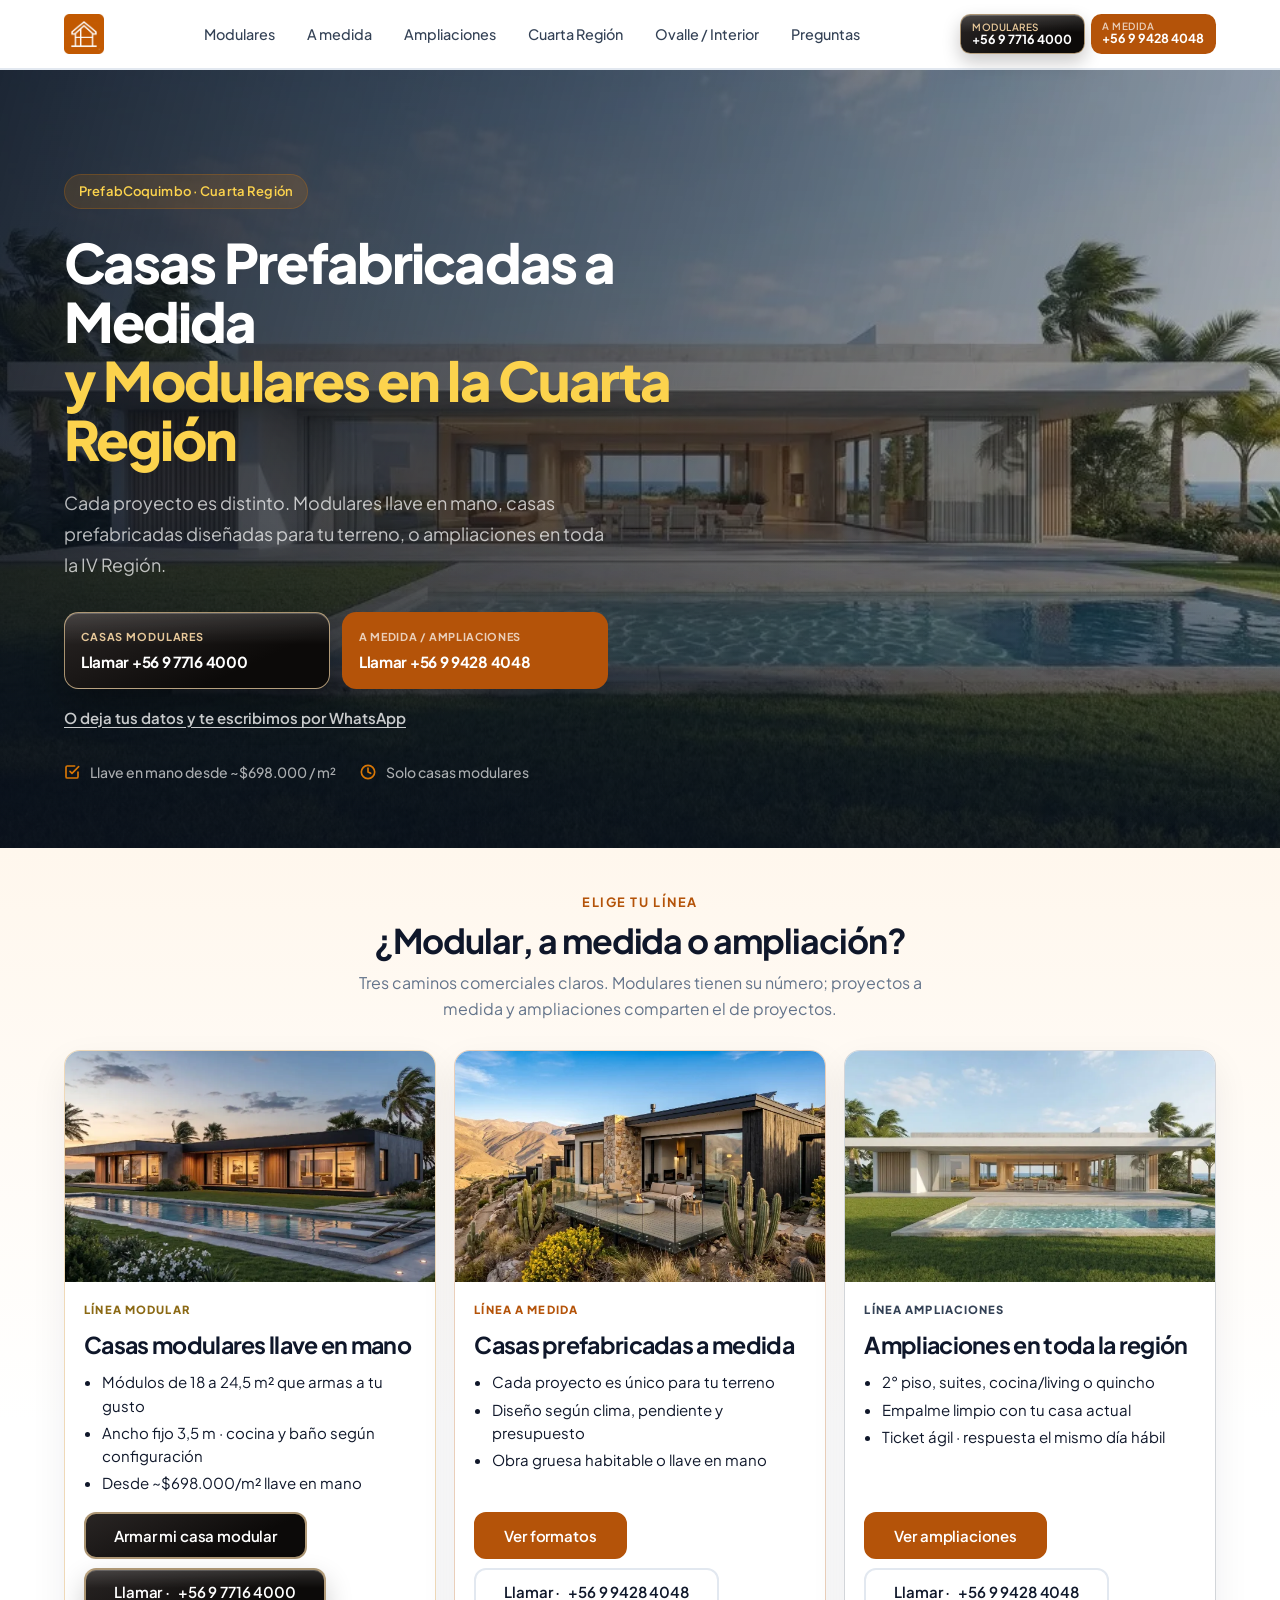
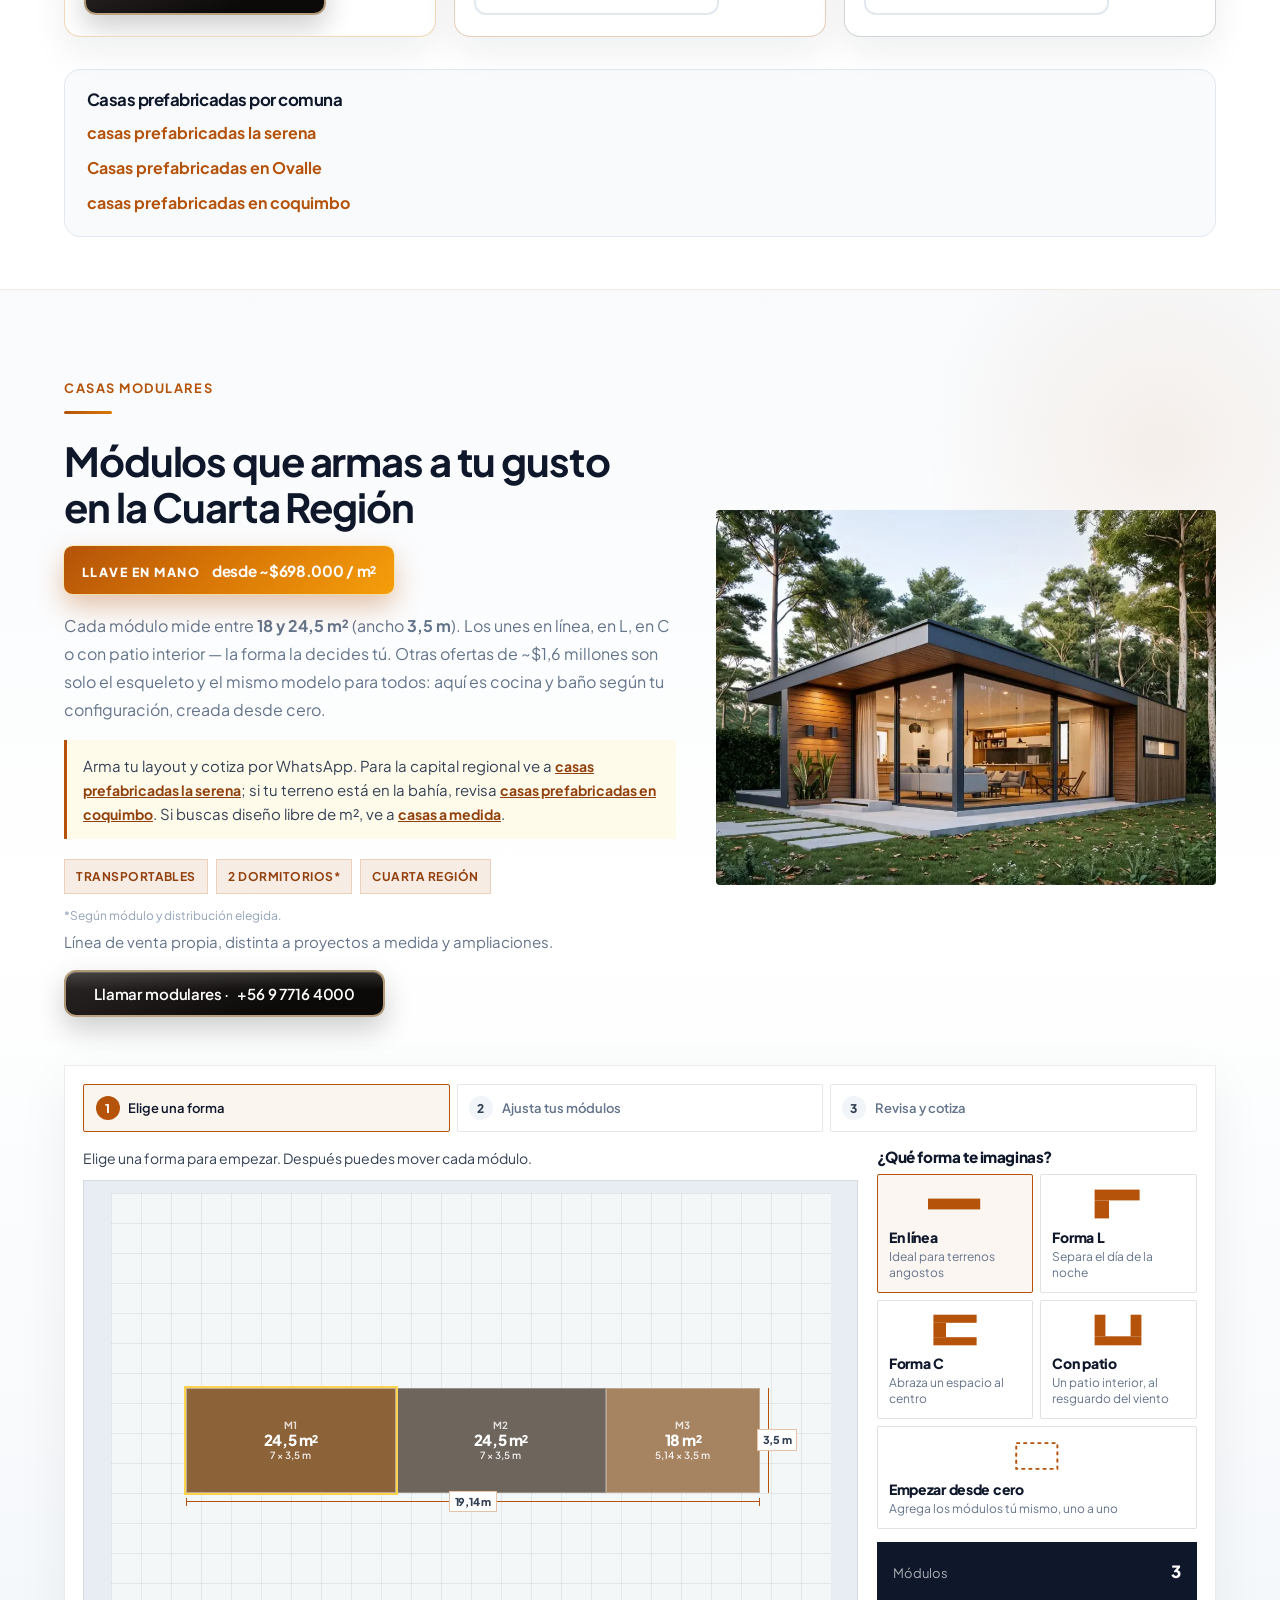
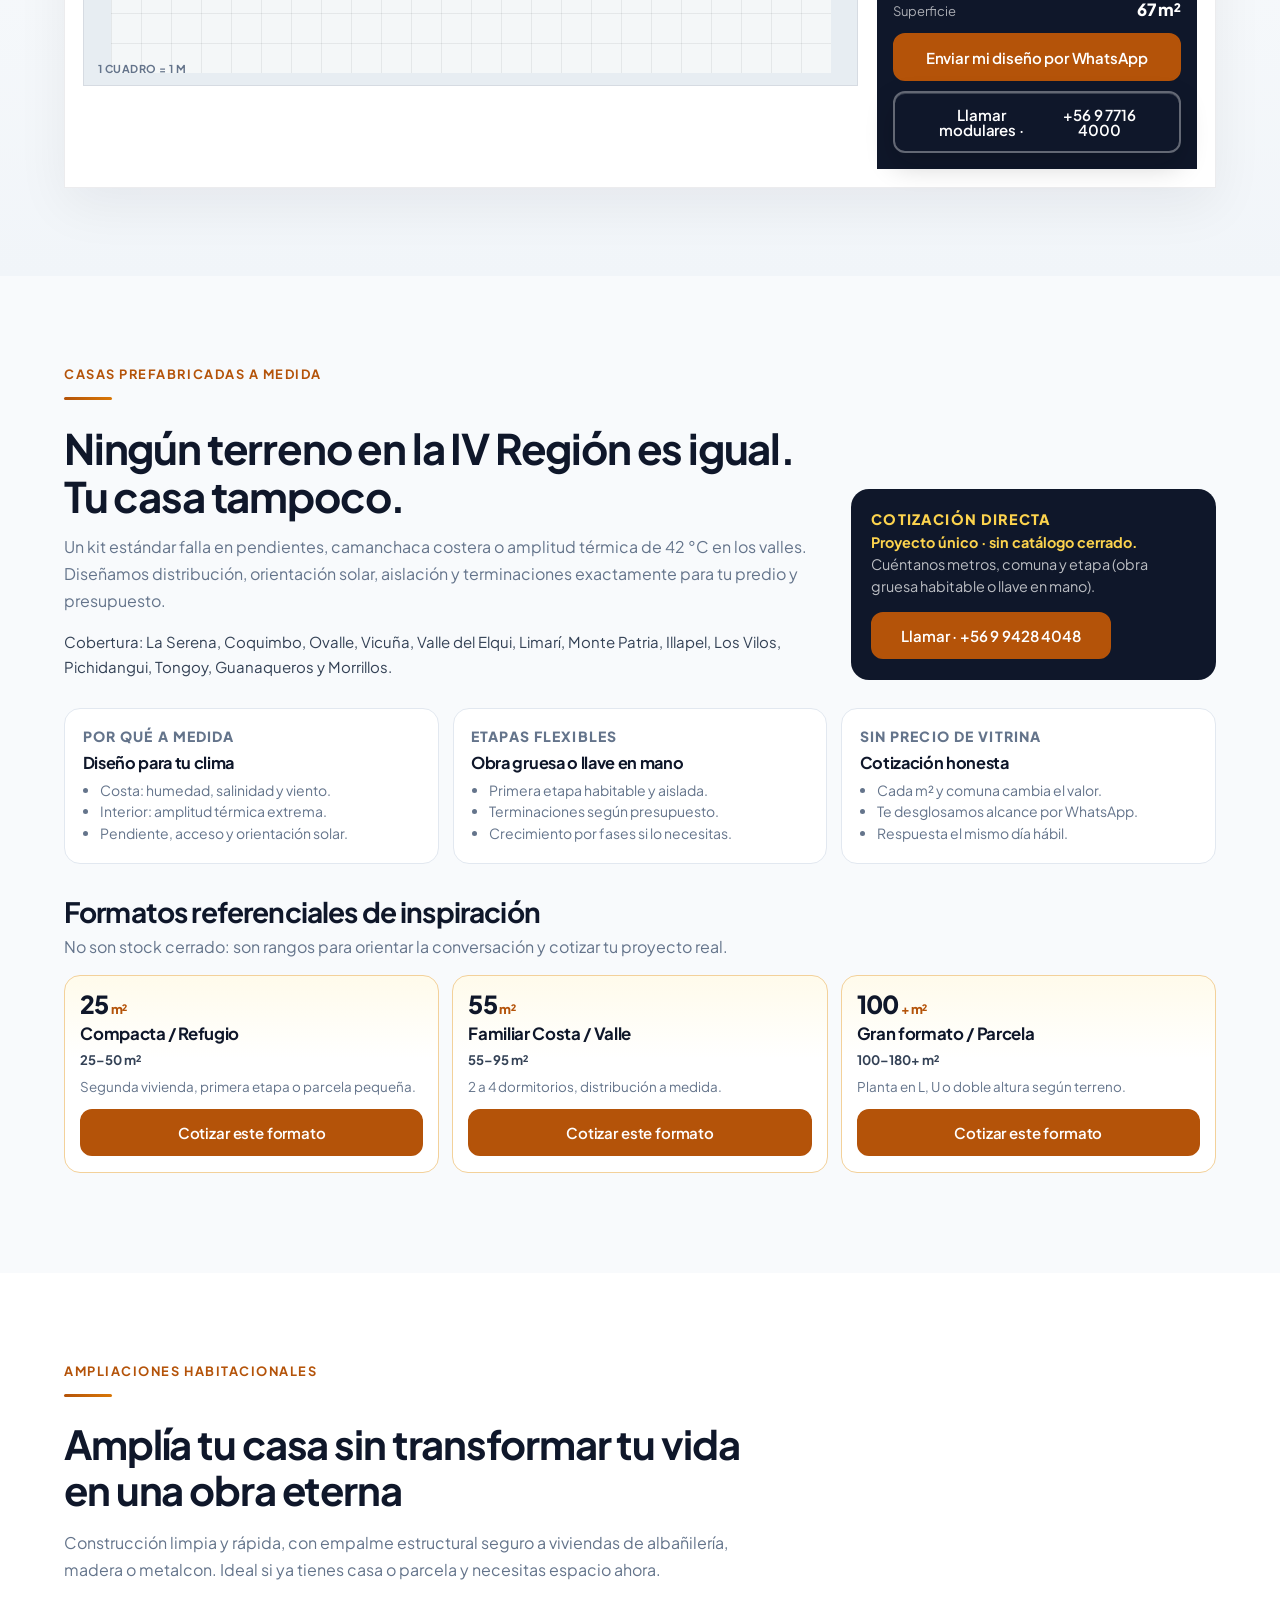
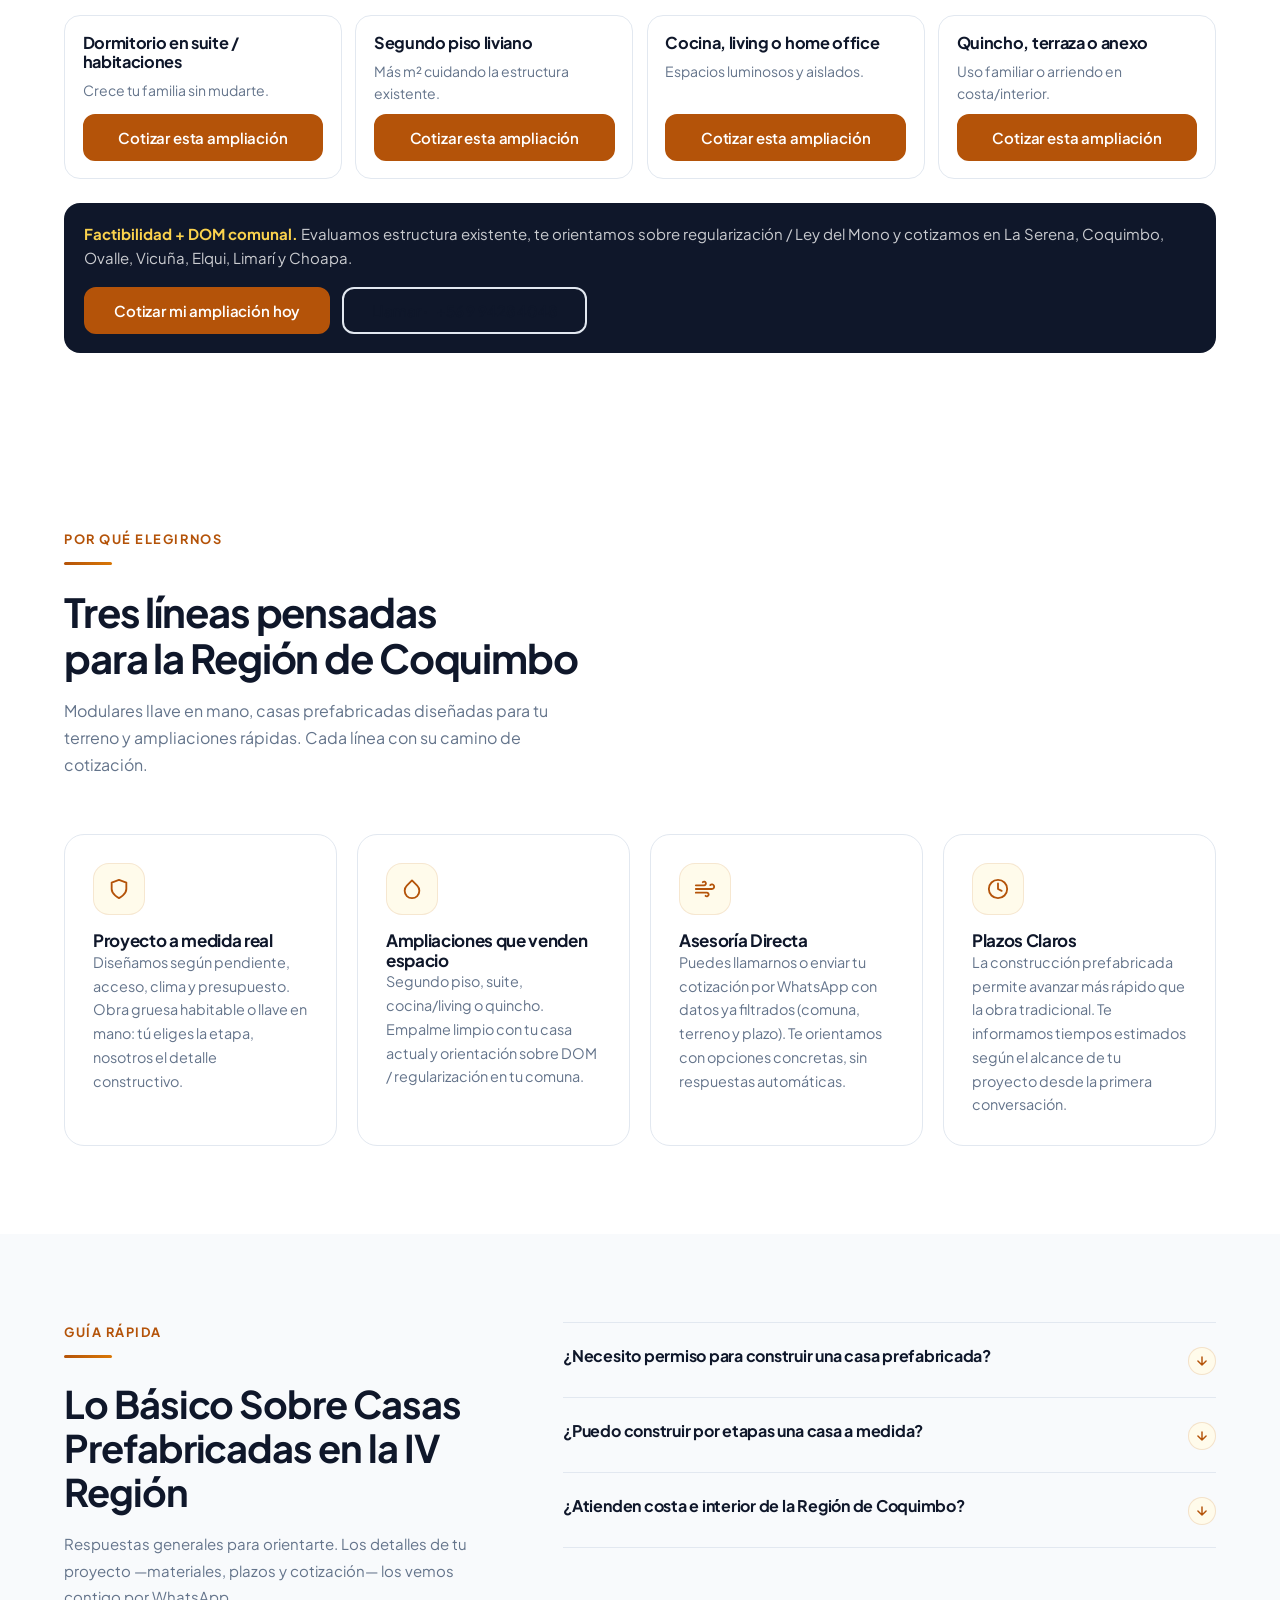
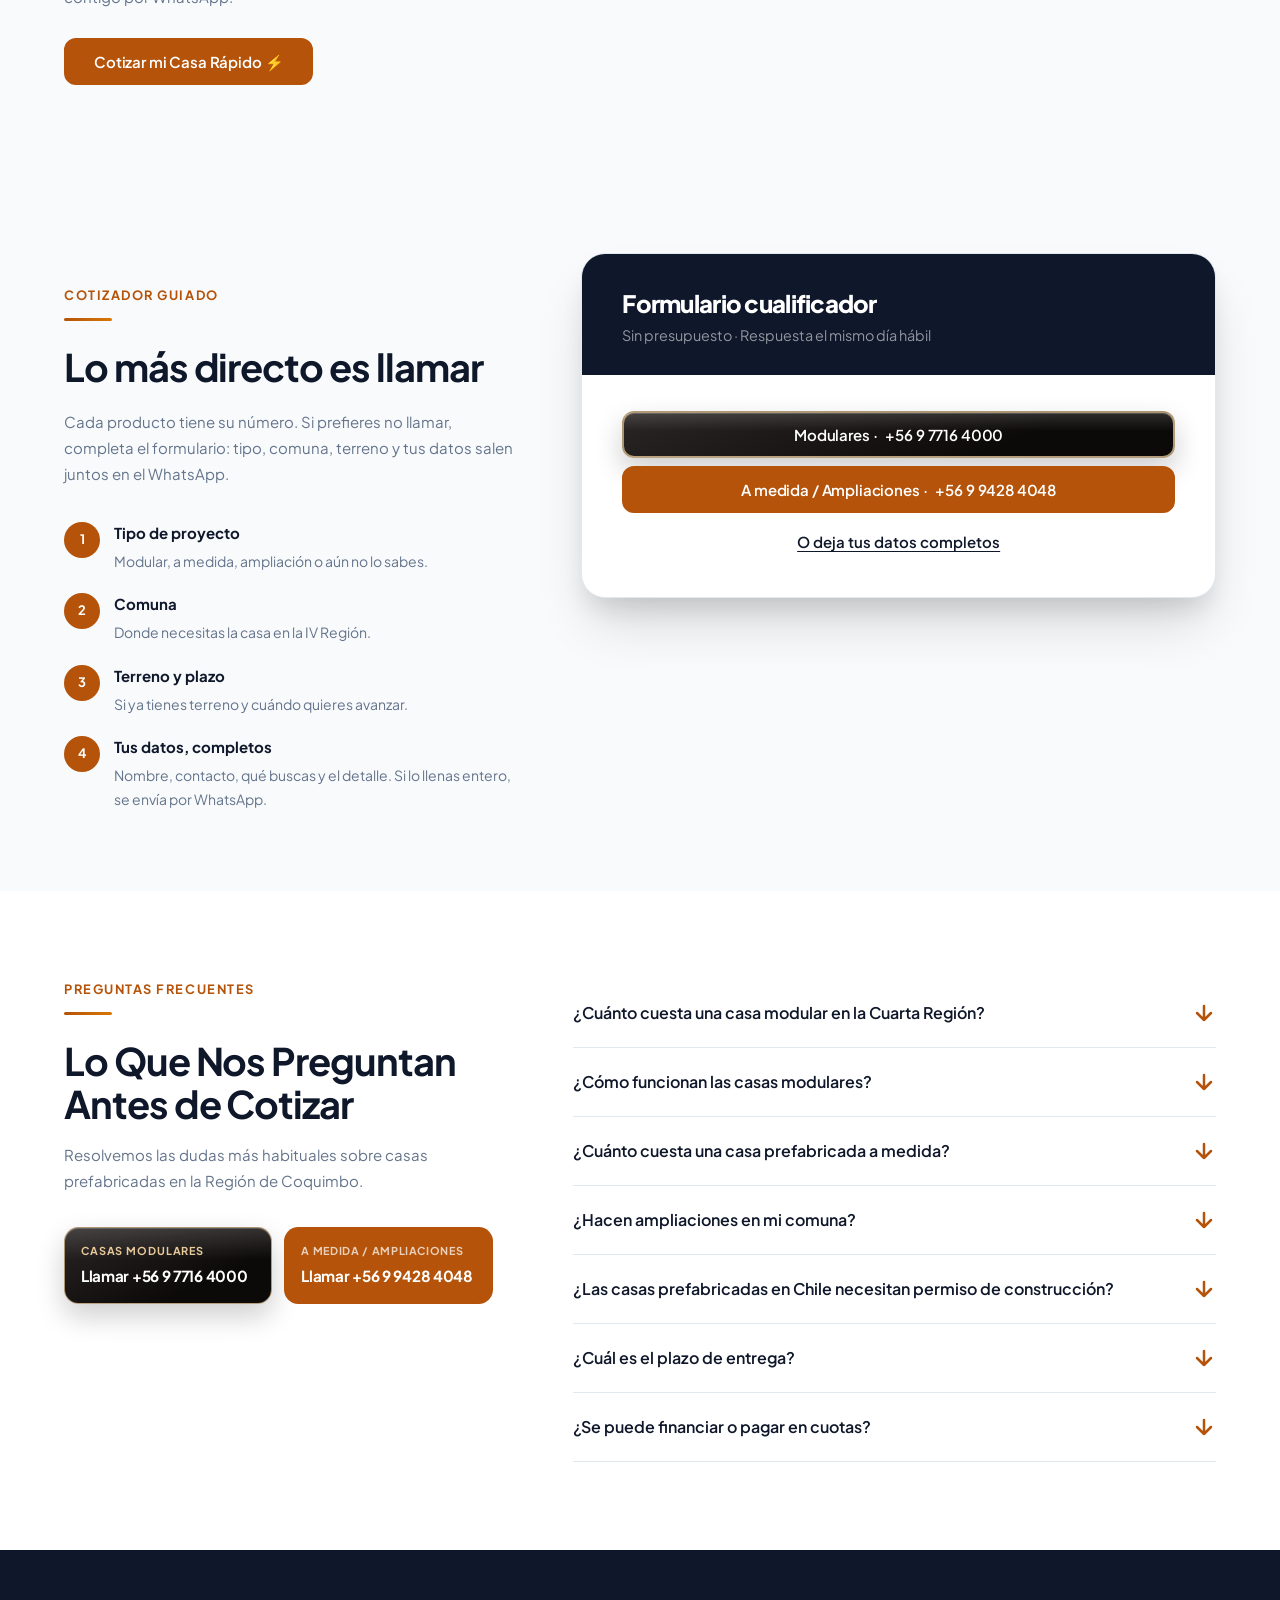
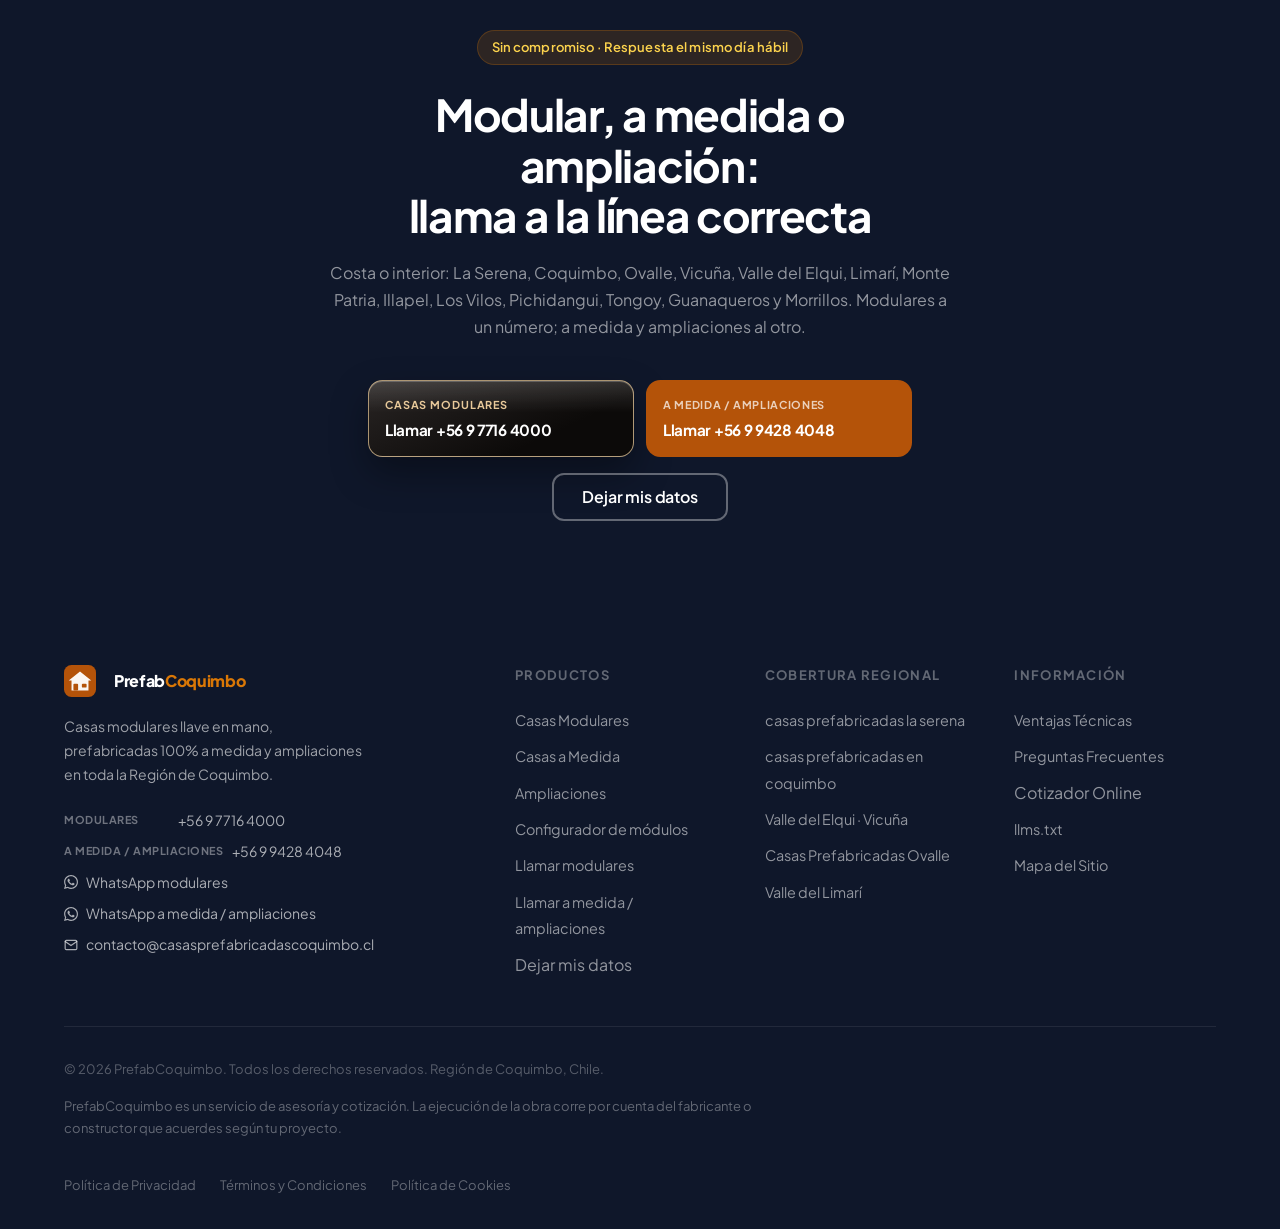
==== commit 4d92fb9d: "Fix SEO cannibalization and striking-distance titles for La Serena and Ovalle. Shorten public titles" ====
--- a/index.html
+++ b/index.html
@@ -5,7 +5,7 @@
   <meta name="viewport" content="width=device-width, initial-scale=1.0" />
 
   <!-- SEO Primary -->
-  <title>Casas Prefabricadas en la Cuarta Región | Modelos Modulares IV Región</title>
+  <title>Casas Prefabricadas Cuarta Región y Coquimbo | Modelos, Precios</title>
   <meta name="description" content="Casas modulares desde ~$698.000/m², prefabricadas 100% a medida y ampliaciones en toda la IV Región. Cotiza hoy por WhatsApp y recibe respuesta el mismo día hábil." />
   <meta name="robots" content="index, follow, max-snippet:-1, max-image-preview:large" />
   <meta name="keywords" content="casas prefabricadas Cuarta Región, casas modulares IV Región, casas a medida Coquimbo, ampliaciones La Serena, casas prefabricadas Ovalle" />
@@ -16,7 +16,7 @@
   <!-- Open Graph / WhatsApp -->
   <meta property="og:type"        content="website" />
   <meta property="og:url"         content="https://www.casasprefabricadascoquimbo.cl/" />
-  <meta property="og:title"       content="Casas Prefabricadas en la Cuarta Región | Modulares y A Medida" />
+  <meta property="og:title"       content="Casas Prefabricadas Cuarta Región y Coquimbo | Modelos, Precios" />
   <meta property="og:description" content="Modulares llave en mano, casas prefabricadas a medida y ampliaciones en toda la Región de Coquimbo. Cotiza por WhatsApp." />
   <meta property="og:image"       content="https://www.casasprefabricadascoquimbo.cl/images/casa-fondo.jpg" />
   <meta property="og:image:width"  content="1024" />
@@ -26,7 +26,7 @@
 
   <!-- Twitter Card -->
   <meta name="twitter:card"        content="summary_large_image" />
-  <meta name="twitter:title"       content="Casas Prefabricadas · Modulares · Ampliaciones IV Región" />
+  <meta name="twitter:title"       content="Casas Prefabricadas Cuarta Región y Coquimbo | Modelos, Precios" />
   <meta name="twitter:description" content="Modulares desde ~$698.000/m², proyectos a medida y ampliaciones en la Cuarta Región. Cotiza por WhatsApp." />
   <meta name="twitter:image"       content="https://www.casasprefabricadascoquimbo.cl/images/casa-fondo.jpg" />
 
@@ -380,9 +380,9 @@
     <nav class="local-nav" aria-label="Cobertura comunal">
       <h2>Casas prefabricadas por comuna</h2>
       <ul>
-        <li><a href="/casas-prefabricadas-la-serena.html">Casas prefabricadas en La Serena</a></li>
+        <li><a href="/casas-prefabricadas-la-serena.html">casas prefabricadas la serena</a></li>
         <li><a href="/ovalle.html">Casas prefabricadas en Ovalle</a></li>
-        <li><a href="/casas-prefabricadas-coquimbo.html">Casas prefabricadas en Coquimbo</a></li>
+        <li><a href="/casas-prefabricadas-coquimbo.html">casas prefabricadas en coquimbo</a></li>
       </ul>
     </nav>
   </div>
@@ -414,7 +414,7 @@
           aquí es cocina y baño según tu configuración, creada desde cero.
         </p>
         <aside class="mb-callout">
-          <p>Arma tu layout y cotiza por WhatsApp. También armamos <strong>casas modulares en La Serena</strong> y toda la costa: <a href="/casas-prefabricadas-la-serena.html">ver oferta local</a>. Si buscas diseño libre de m², ve a <a href="#modelos">casas a medida</a>.</p>
+          <p>Arma tu layout y cotiza por WhatsApp. Para la capital regional ve a <a href="/casas-prefabricadas-la-serena.html">casas prefabricadas la serena</a>; si tu terreno está en la bahía, revisa <a href="/casas-prefabricadas-coquimbo.html">casas prefabricadas en coquimbo</a>. Si buscas diseño libre de m², ve a <a href="#modelos">casas a medida</a>.</p>
         </aside>
         <div class="modular-chips" aria-label="Características">
           <span class="modular-chip">Transportables</span>
@@ -1145,8 +1145,8 @@
       <div>
         <p class="footer-heading">Cobertura Regional</p>
         <ul class="footer-links">
-          <li><a href="casas-prefabricadas-la-serena.html">Casas Prefabricadas La Serena</a></li>
-          <li><a href="casas-prefabricadas-coquimbo.html">Casas Prefabricadas Coquimbo</a></li>
+          <li><a href="/casas-prefabricadas-la-serena.html">casas prefabricadas la serena</a></li>
+          <li><a href="/casas-prefabricadas-coquimbo.html">casas prefabricadas en coquimbo</a></li>
           <li><a href="cuarta-region.html">Valle del Elqui · Vicuña</a></li>
           <li><a href="ovalle.html">Casas Prefabricadas Ovalle</a></li>
           <li><a href="ovalle.html">Valle del Limarí</a></li>
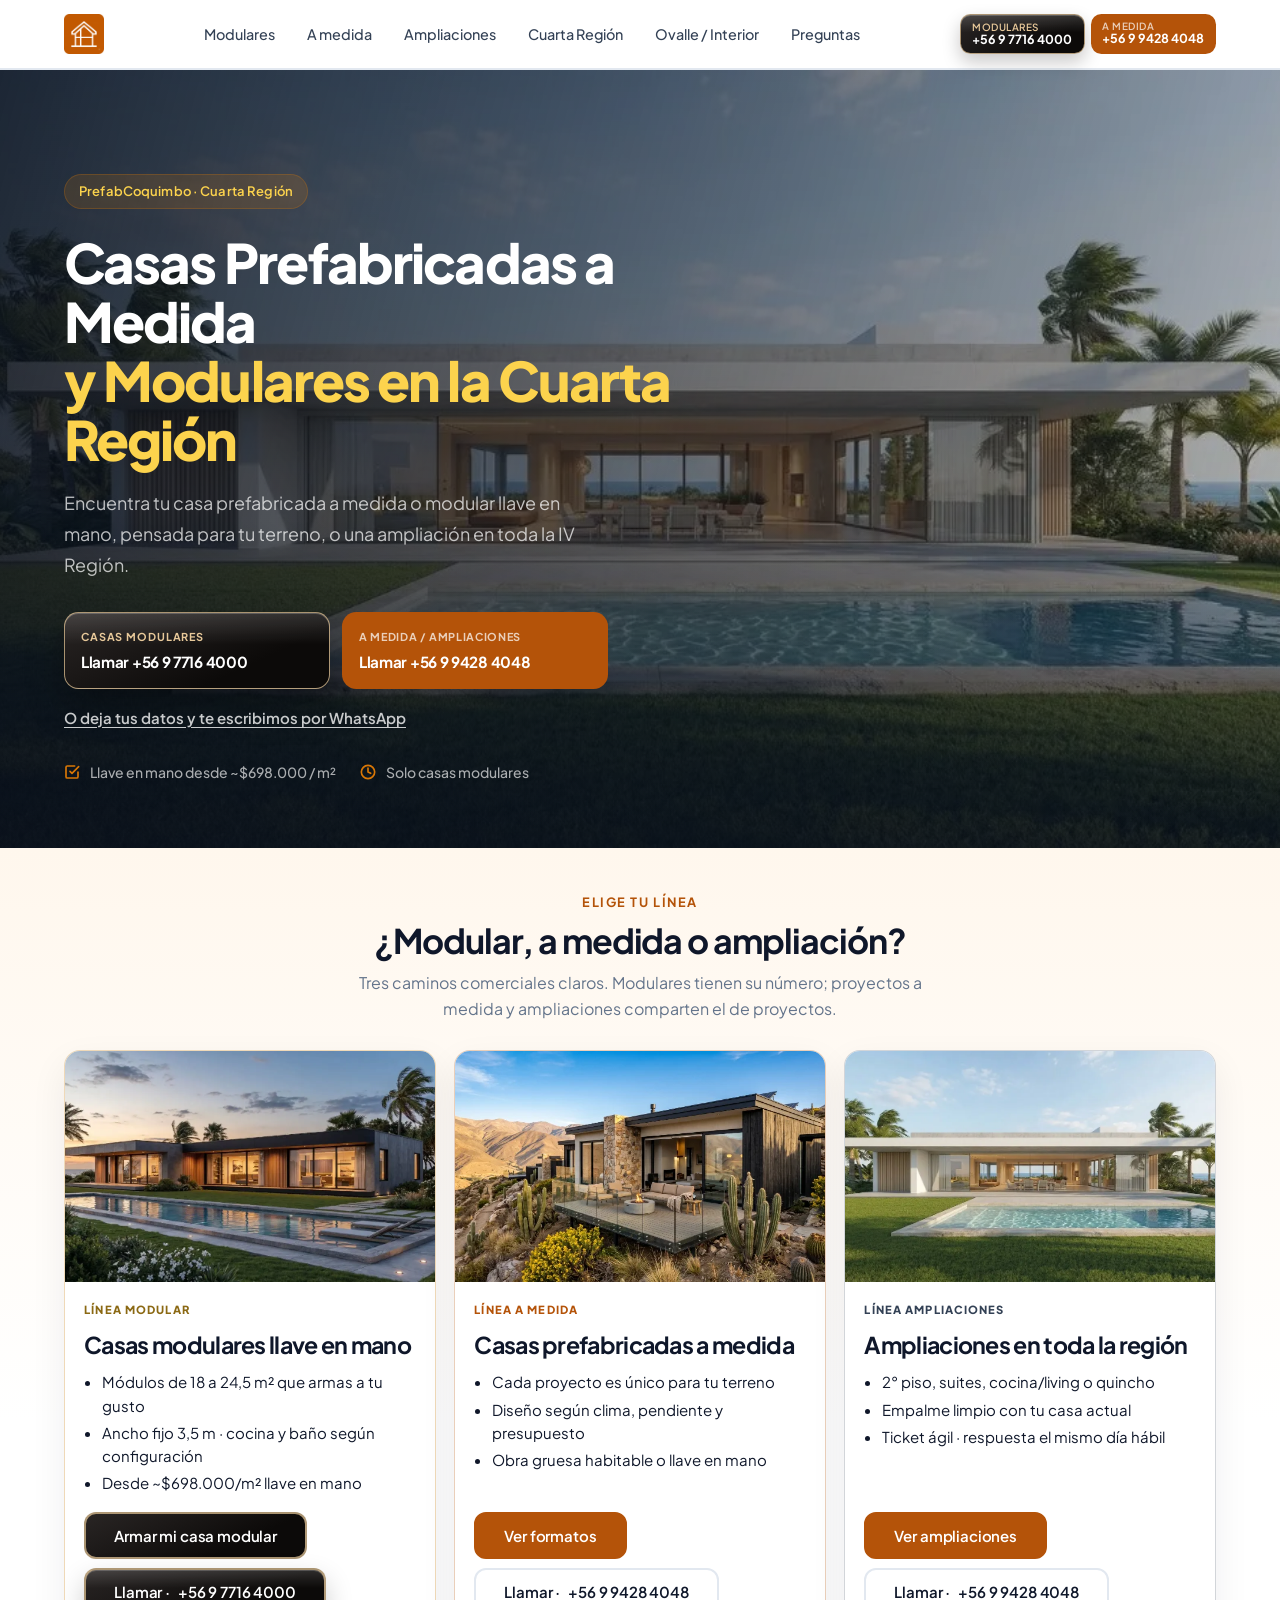
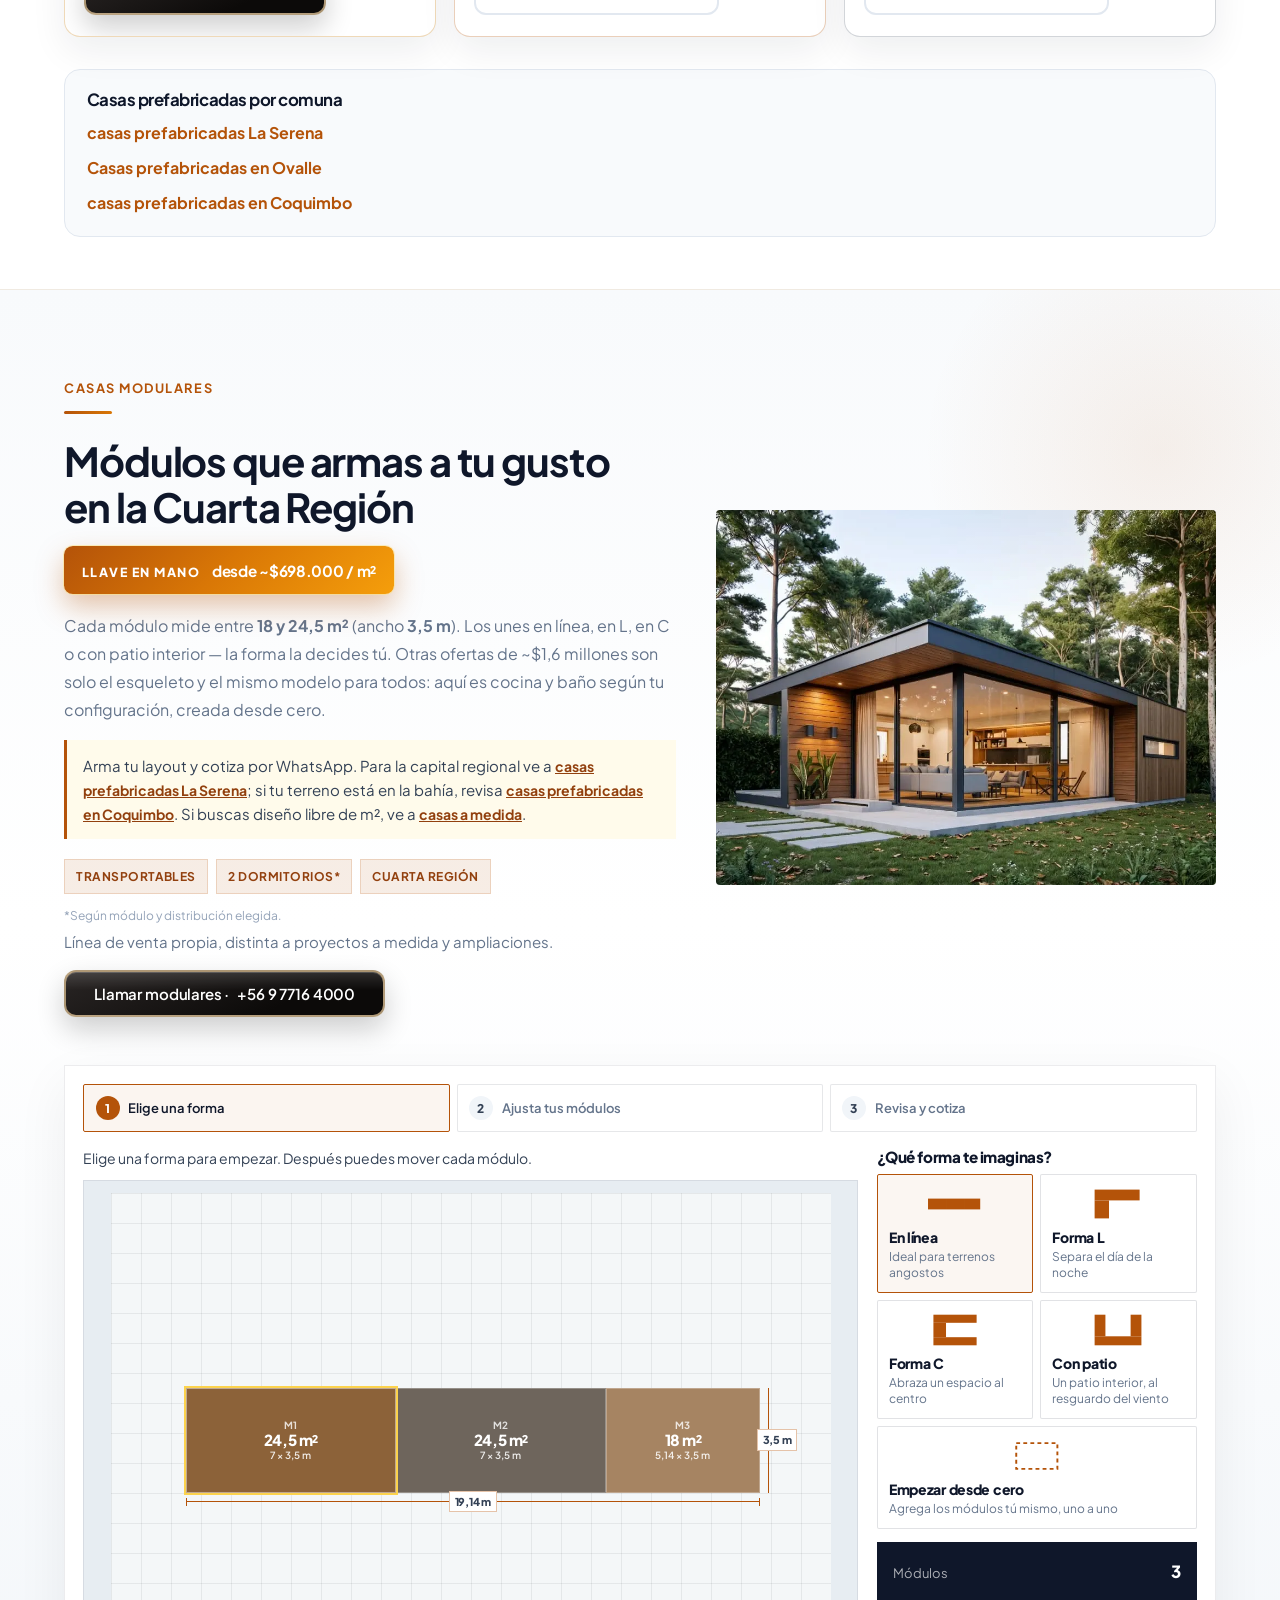
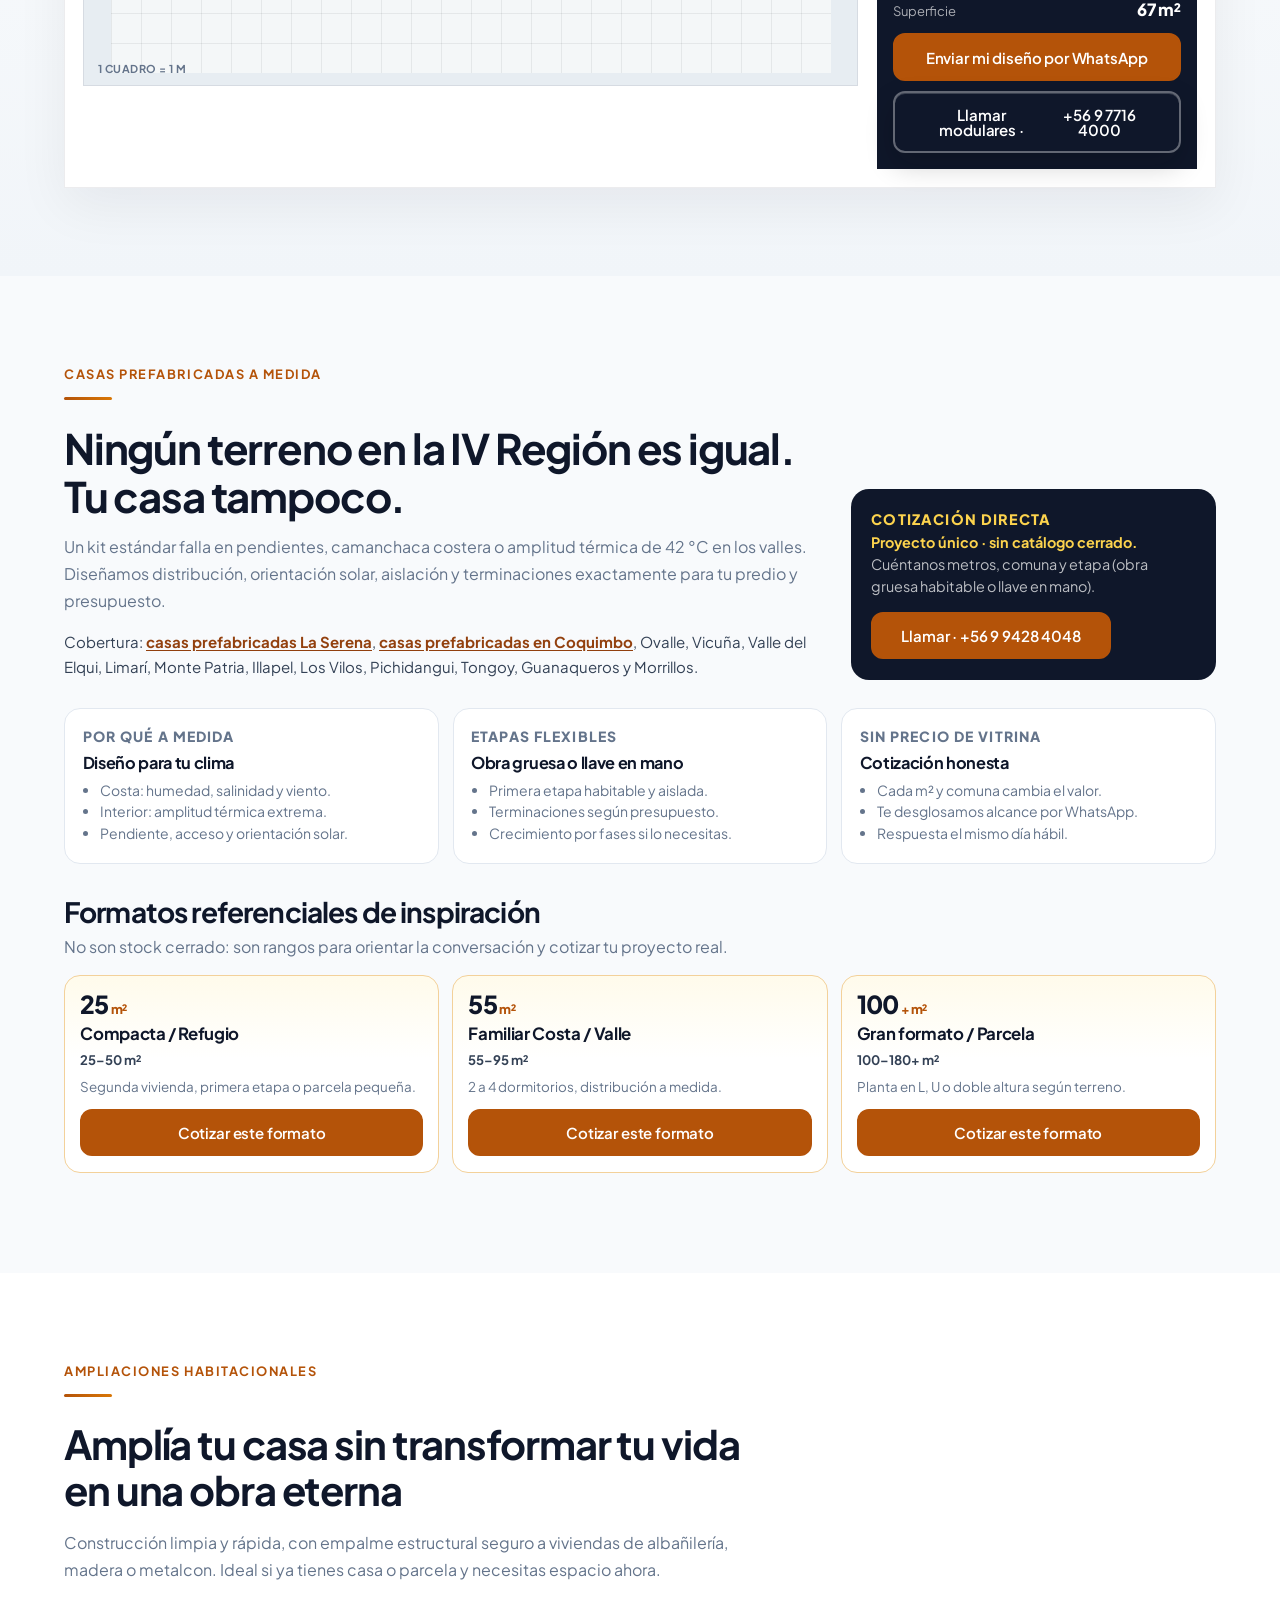
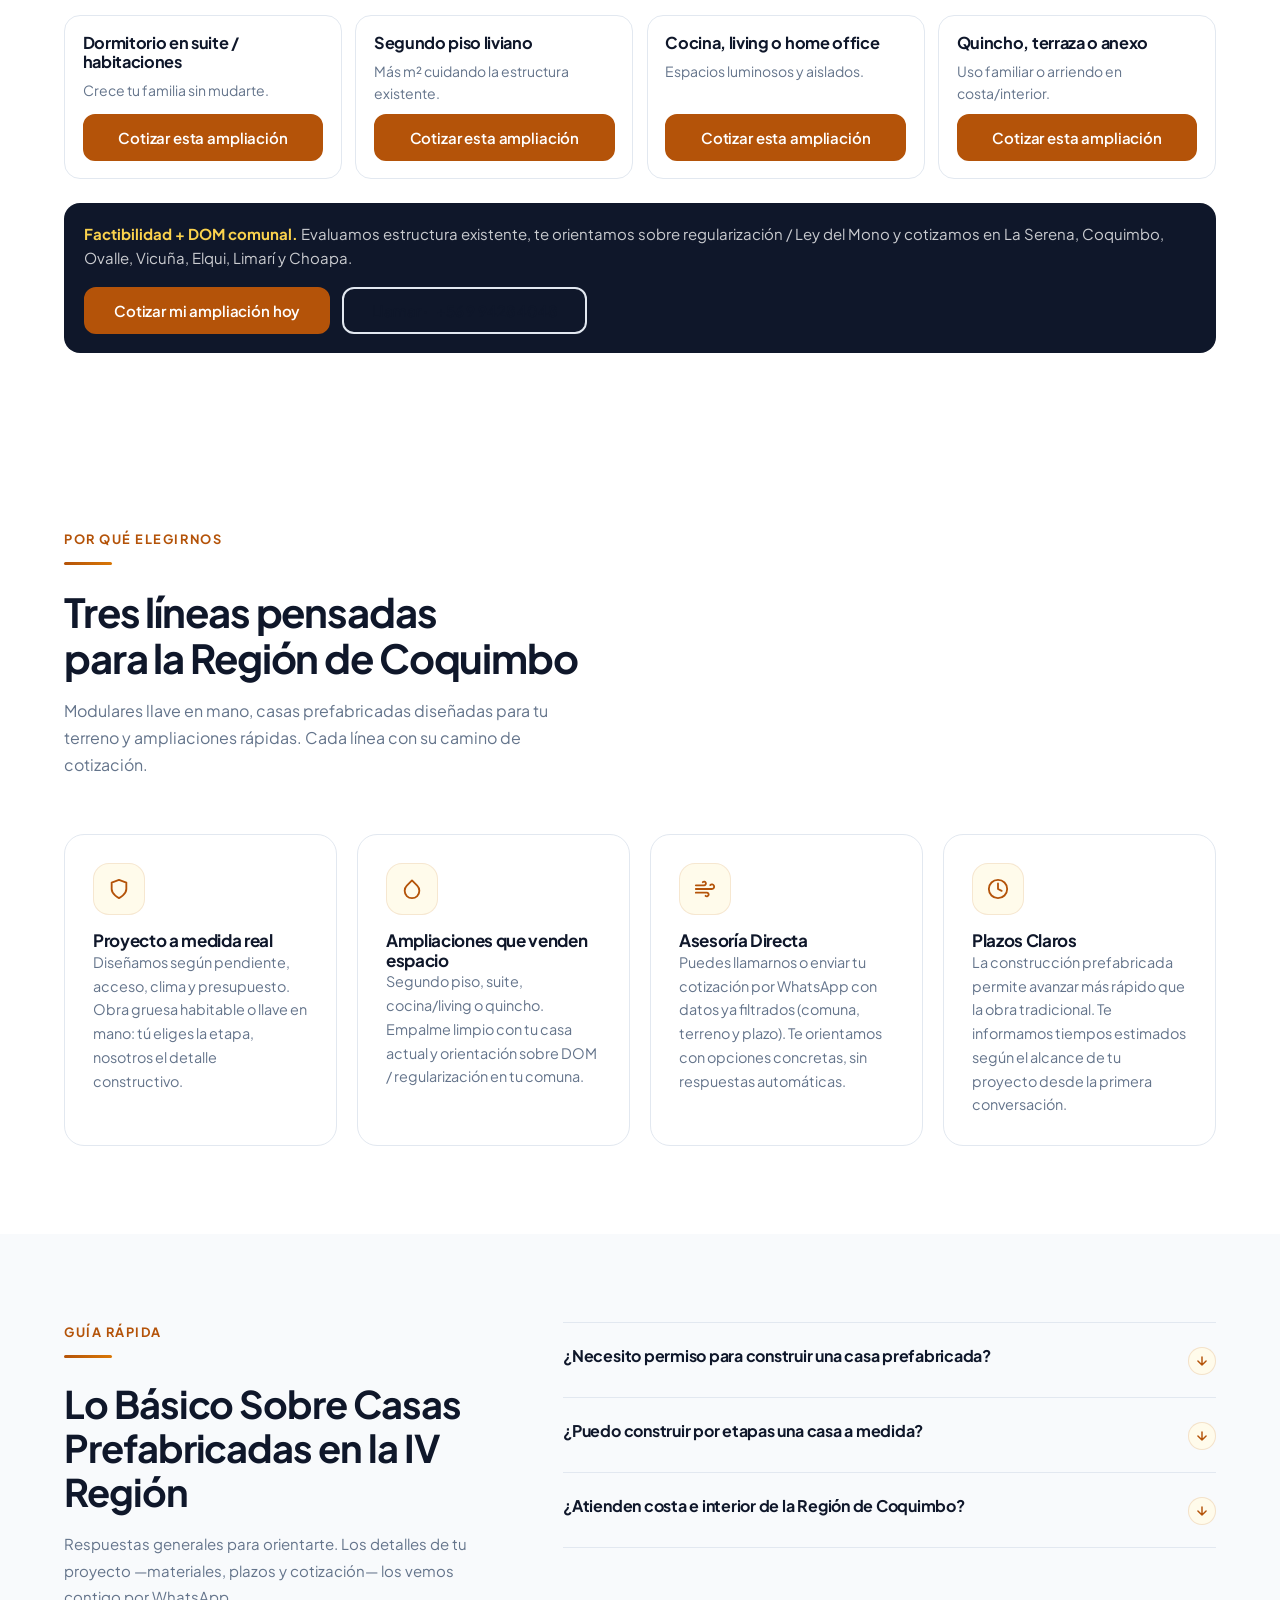
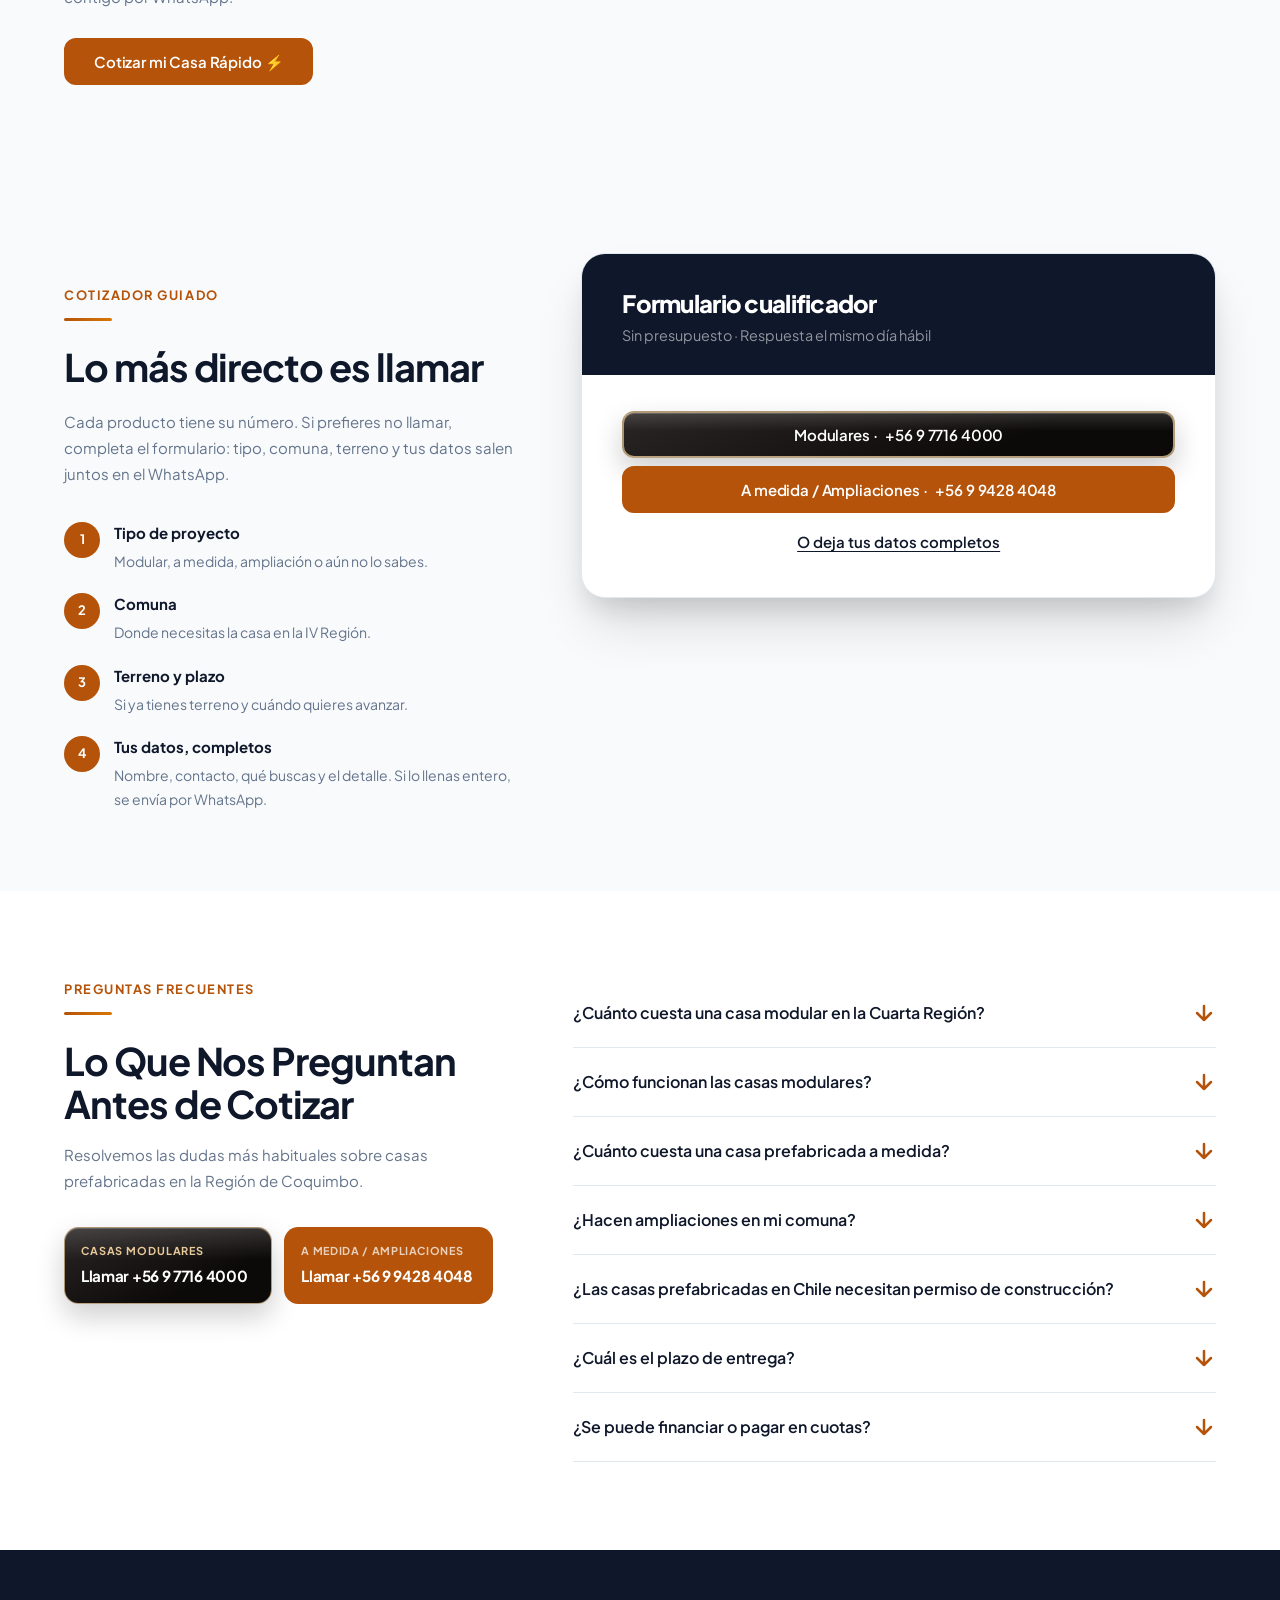
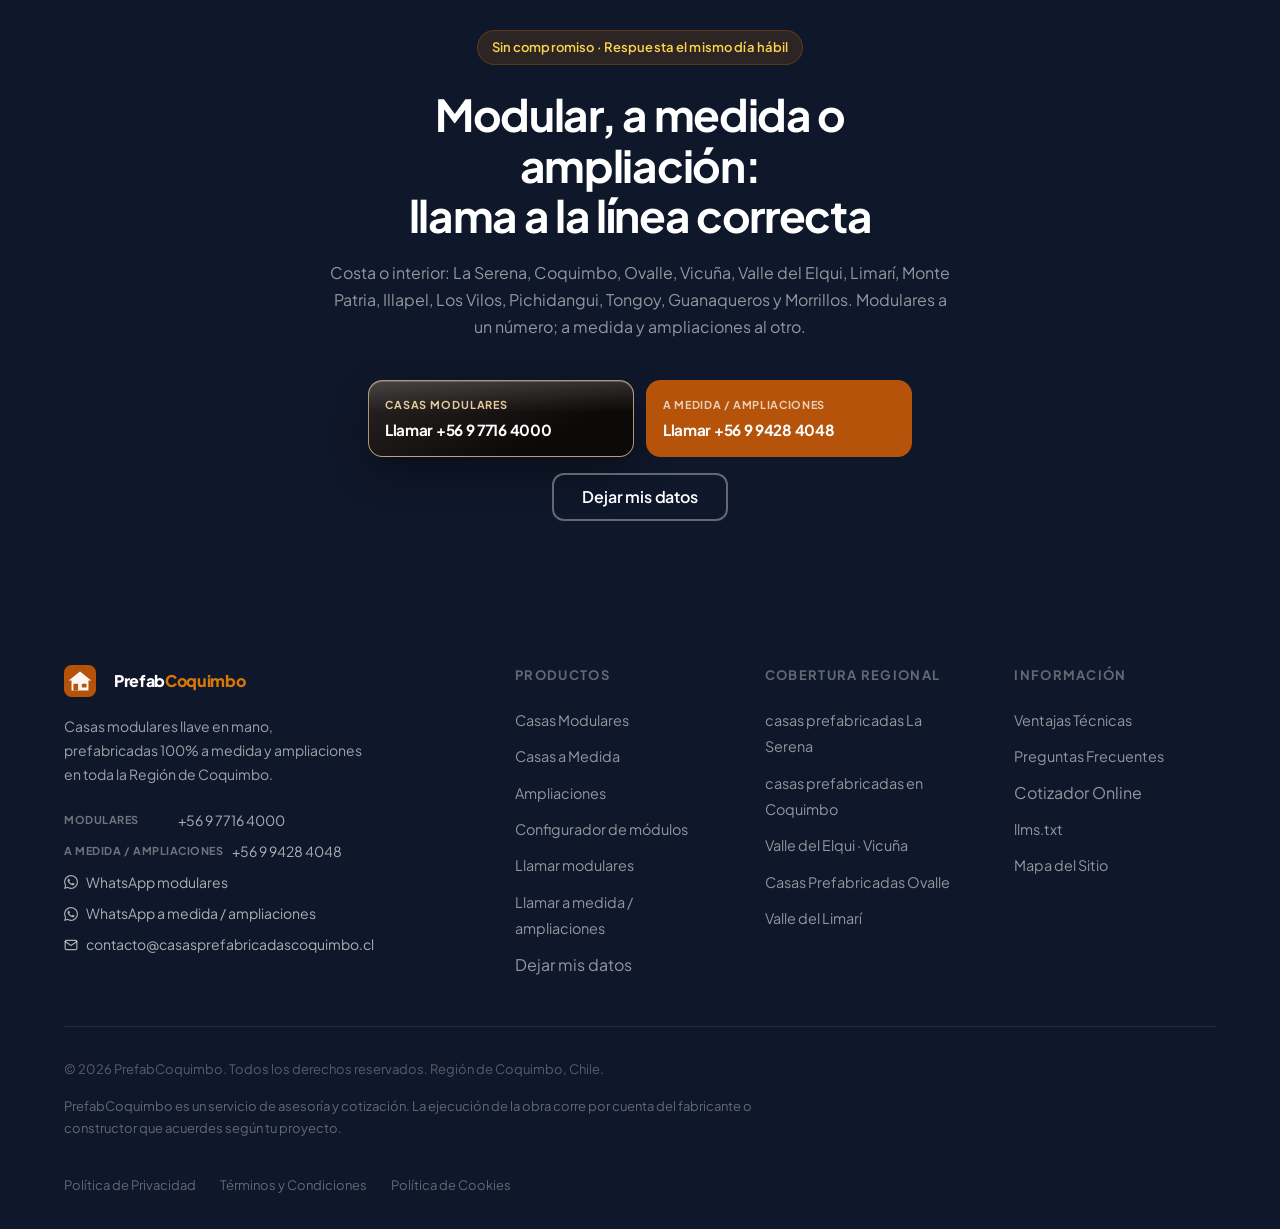
==== commit d5bd42ac: "Point La Serena searches to their own page and show Ovalle prices to recover mobile clicks. Co-autho" ====
--- a/index.html
+++ b/index.html
@@ -5,8 +5,8 @@
   <meta name="viewport" content="width=device-width, initial-scale=1.0" />
 
   <!-- SEO Primary -->
-  <title>Casas Prefabricadas Cuarta Región y Coquimbo | Modelos, Precios</title>
-  <meta name="description" content="Casas modulares desde ~$698.000/m², prefabricadas 100% a medida y ampliaciones en toda la IV Región. Cotiza hoy por WhatsApp y recibe respuesta el mismo día hábil." />
+  <title>Casas Prefabricadas y Modulares IV Región | PrefabCoquimbo</title>
+  <meta name="description" content="Cotiza tu casa prefabricada o modular desde ~$698.000/m² en la IV Región. Modelos a medida y entrega llave en mano. Atención inmediata por WhatsApp." />
   <meta name="robots" content="index, follow, max-snippet:-1, max-image-preview:large" />
   <meta name="keywords" content="casas prefabricadas Cuarta Región, casas modulares IV Región, casas a medida Coquimbo, ampliaciones La Serena, casas prefabricadas Ovalle" />
   <link rel="canonical" href="https://www.casasprefabricadascoquimbo.cl/" />
@@ -16,8 +16,8 @@
   <!-- Open Graph / WhatsApp -->
   <meta property="og:type"        content="website" />
   <meta property="og:url"         content="https://www.casasprefabricadascoquimbo.cl/" />
-  <meta property="og:title"       content="Casas Prefabricadas Cuarta Región y Coquimbo | Modelos, Precios" />
-  <meta property="og:description" content="Modulares llave en mano, casas prefabricadas a medida y ampliaciones en toda la Región de Coquimbo. Cotiza por WhatsApp." />
+  <meta property="og:title"       content="Casas Prefabricadas y Modulares IV Región | PrefabCoquimbo" />
+  <meta property="og:description" content="Cotiza tu casa prefabricada o modular desde ~$698.000/m² en la IV Región. Modelos a medida y entrega llave en mano. Atención inmediata por WhatsApp." />
   <meta property="og:image"       content="https://www.casasprefabricadascoquimbo.cl/images/casa-fondo.jpg" />
   <meta property="og:image:width"  content="1024" />
   <meta property="og:image:height" content="571" />
@@ -26,8 +26,8 @@
 
   <!-- Twitter Card -->
   <meta name="twitter:card"        content="summary_large_image" />
-  <meta name="twitter:title"       content="Casas Prefabricadas Cuarta Región y Coquimbo | Modelos, Precios" />
-  <meta name="twitter:description" content="Modulares desde ~$698.000/m², proyectos a medida y ampliaciones en la Cuarta Región. Cotiza por WhatsApp." />
+  <meta name="twitter:title"       content="Casas Prefabricadas y Modulares IV Región | PrefabCoquimbo" />
+  <meta name="twitter:description" content="Cotiza tu casa prefabricada o modular desde ~$698.000/m² en la IV Región. Modelos a medida y entrega llave en mano. Atención inmediata por WhatsApp." />
   <meta name="twitter:image"       content="https://www.casasprefabricadascoquimbo.cl/images/casa-fondo.jpg" />
 
   <!-- Google Fonts -->
@@ -38,7 +38,7 @@
   <noscript><link href="https://fonts.googleapis.com/css2?family=Plus+Jakarta+Sans:wght@400;500;600;700;800&display=swap" rel="stylesheet" /></noscript>
 
   <!-- Estilos -->
-  <link rel="stylesheet" href="styles.css?v=20261114a" />
+  <link rel="stylesheet" href="styles.css?v=20261116a" />
 
   <!-- JSON-LD: ProfessionalService (asesoría + cotización) -->
   <script type="application/ld+json">
@@ -277,7 +277,7 @@
       </h1>
 
       <p class="hero-lead">
-        Cada proyecto es distinto. Modulares llave en mano, casas prefabricadas diseñadas para tu terreno, o ampliaciones en toda la IV Región.
+        Encuentra tu casa prefabricada a medida o modular llave en mano, pensada para tu terreno, o una ampliación en toda la IV Región.
       </p>
 
       <div class="hero-banner-actions">
@@ -380,9 +380,9 @@
     <nav class="local-nav" aria-label="Cobertura comunal">
       <h2>Casas prefabricadas por comuna</h2>
       <ul>
-        <li><a href="/casas-prefabricadas-la-serena.html">casas prefabricadas la serena</a></li>
+        <li><a href="/casas-prefabricadas-la-serena.html">casas prefabricadas La Serena</a></li>
         <li><a href="/ovalle.html">Casas prefabricadas en Ovalle</a></li>
-        <li><a href="/casas-prefabricadas-coquimbo.html">casas prefabricadas en coquimbo</a></li>
+        <li><a href="/casas-prefabricadas-coquimbo.html">casas prefabricadas en Coquimbo</a></li>
       </ul>
     </nav>
   </div>
@@ -414,7 +414,7 @@
           aquí es cocina y baño según tu configuración, creada desde cero.
         </p>
         <aside class="mb-callout">
-          <p>Arma tu layout y cotiza por WhatsApp. Para la capital regional ve a <a href="/casas-prefabricadas-la-serena.html">casas prefabricadas la serena</a>; si tu terreno está en la bahía, revisa <a href="/casas-prefabricadas-coquimbo.html">casas prefabricadas en coquimbo</a>. Si buscas diseño libre de m², ve a <a href="#modelos">casas a medida</a>.</p>
+          <p>Arma tu layout y cotiza por WhatsApp. Para la capital regional ve a <a href="/casas-prefabricadas-la-serena.html">casas prefabricadas La Serena</a>; si tu terreno está en la bahía, revisa <a href="/casas-prefabricadas-coquimbo.html">casas prefabricadas en Coquimbo</a>. Si buscas diseño libre de m², ve a <a href="#modelos">casas a medida</a>.</p>
         </aside>
         <div class="modular-chips" aria-label="Características">
           <span class="modular-chip">Transportables</span>
@@ -591,7 +591,7 @@
           Diseñamos distribución, orientación solar, aislación y terminaciones exactamente para tu predio y presupuesto.
         </p>
         <p class="pf-coverage">
-          Cobertura: La Serena, Coquimbo, Ovalle, Vicuña, Valle del Elqui, Limarí, Monte Patria, Illapel, Los Vilos, Pichidangui, Tongoy, Guanaqueros y Morrillos.
+          Cobertura: <a href="/casas-prefabricadas-la-serena.html">casas prefabricadas La Serena</a>, <a href="/casas-prefabricadas-coquimbo.html">casas prefabricadas en Coquimbo</a>, Ovalle, Vicuña, Valle del Elqui, Limarí, Monte Patria, Illapel, Los Vilos, Pichidangui, Tongoy, Guanaqueros y Morrillos.
         </p>
       </div>
       <aside class="pf-place">
@@ -1145,8 +1145,8 @@
       <div>
         <p class="footer-heading">Cobertura Regional</p>
         <ul class="footer-links">
-          <li><a href="/casas-prefabricadas-la-serena.html">casas prefabricadas la serena</a></li>
-          <li><a href="/casas-prefabricadas-coquimbo.html">casas prefabricadas en coquimbo</a></li>
+          <li><a href="/casas-prefabricadas-la-serena.html">casas prefabricadas La Serena</a></li>
+          <li><a href="/casas-prefabricadas-coquimbo.html">casas prefabricadas en Coquimbo</a></li>
           <li><a href="cuarta-region.html">Valle del Elqui · Vicuña</a></li>
           <li><a href="ovalle.html">Casas Prefabricadas Ovalle</a></li>
           <li><a href="ovalle.html">Valle del Limarí</a></li>
--- a/styles.css
+++ b/styles.css
@@ -3653,6 +3653,12 @@
   line-height: 1.65;
   margin: 0;
 }
+.pf-coverage a {
+  color: var(--amber-800);
+  font-weight: 700;
+  text-decoration: underline;
+  text-underline-offset: 2px;
+}
 .pf-place {
   background: var(--slate-900);
   color: #fff;
@@ -3858,10 +3864,17 @@
 }
 .amp-trust strong { color: #fcd34d; }
 
+.compare-scroll {
+  overflow-x: auto;
+  max-width: 100%;
+  margin: 1rem 0 1.5rem;
+  -webkit-overflow-scrolling: touch;
+}
 .compare-table {
   width: 100%;
+  min-width: 36rem;
   border-collapse: collapse;
-  margin: 1rem 0 1.5rem;
+  margin: 0;
   background: #fff;
   border: 1px solid var(--slate-200);
   border-radius: 14px;
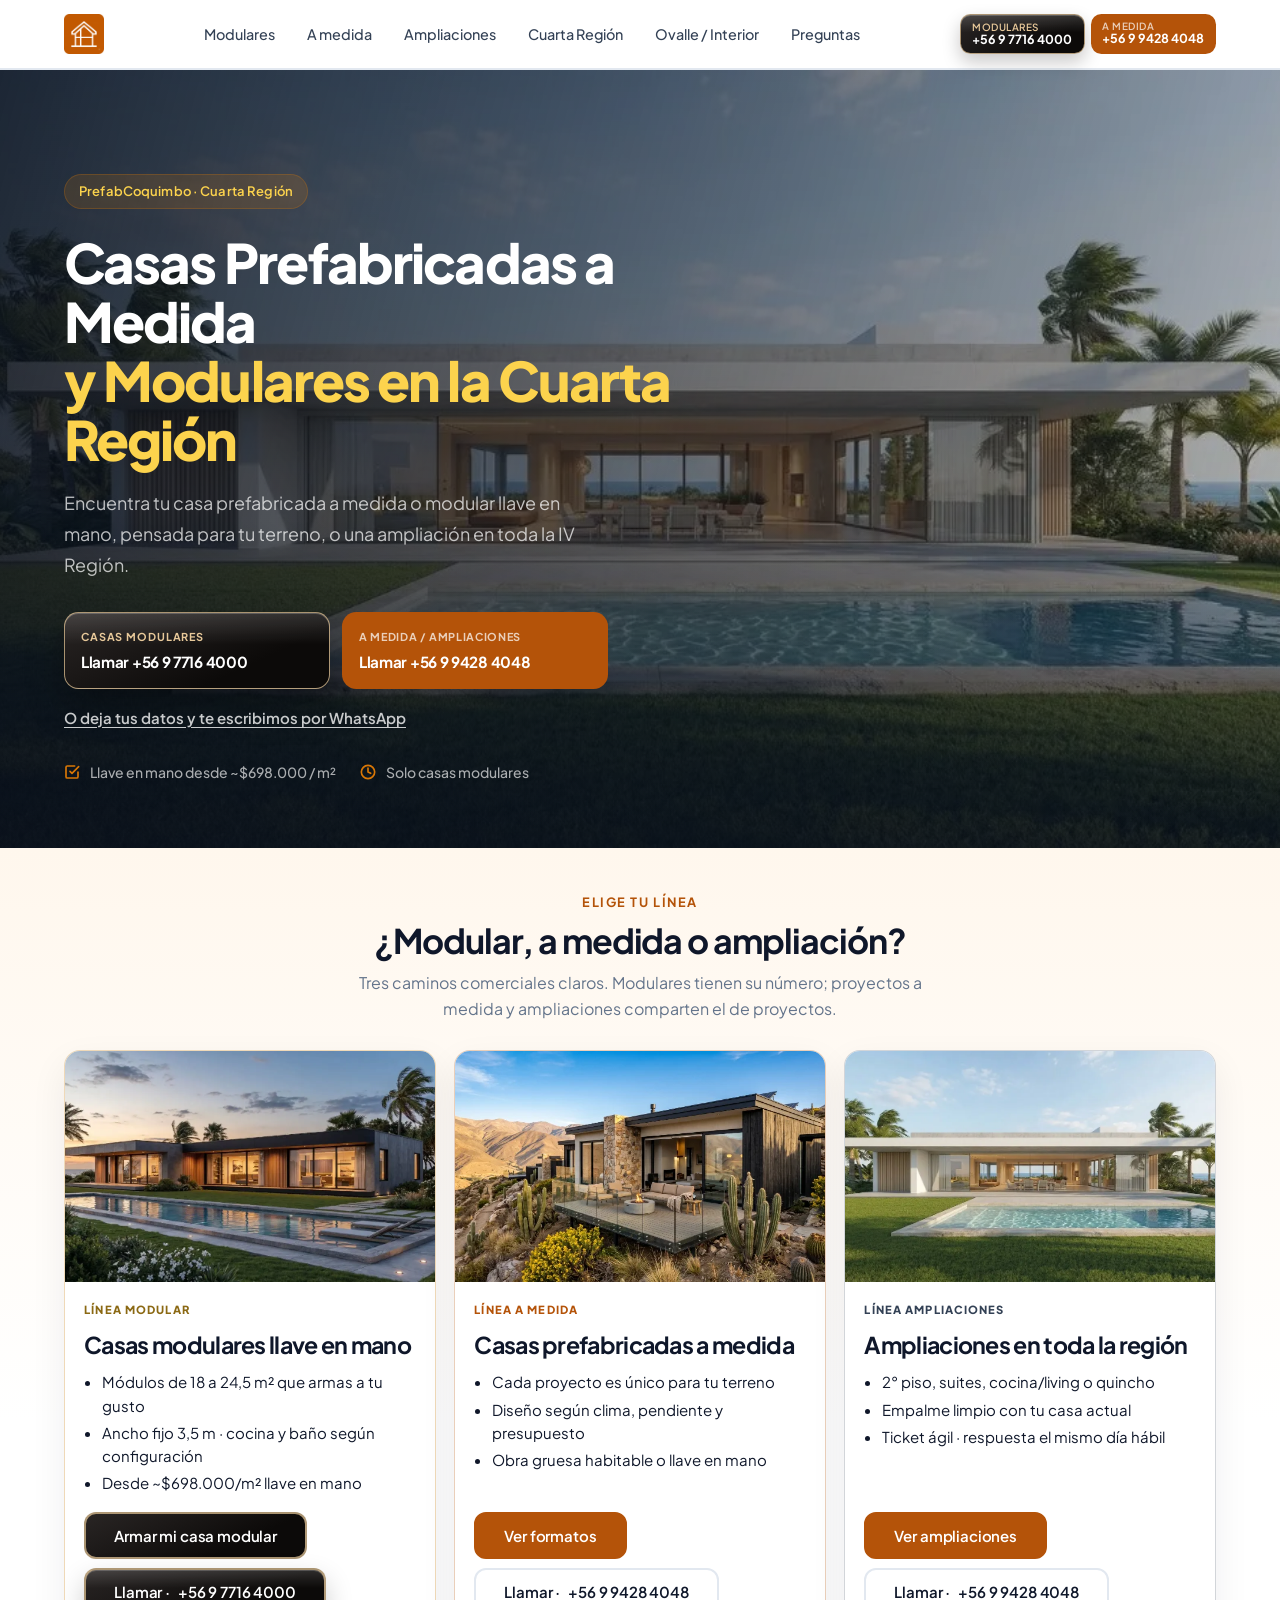
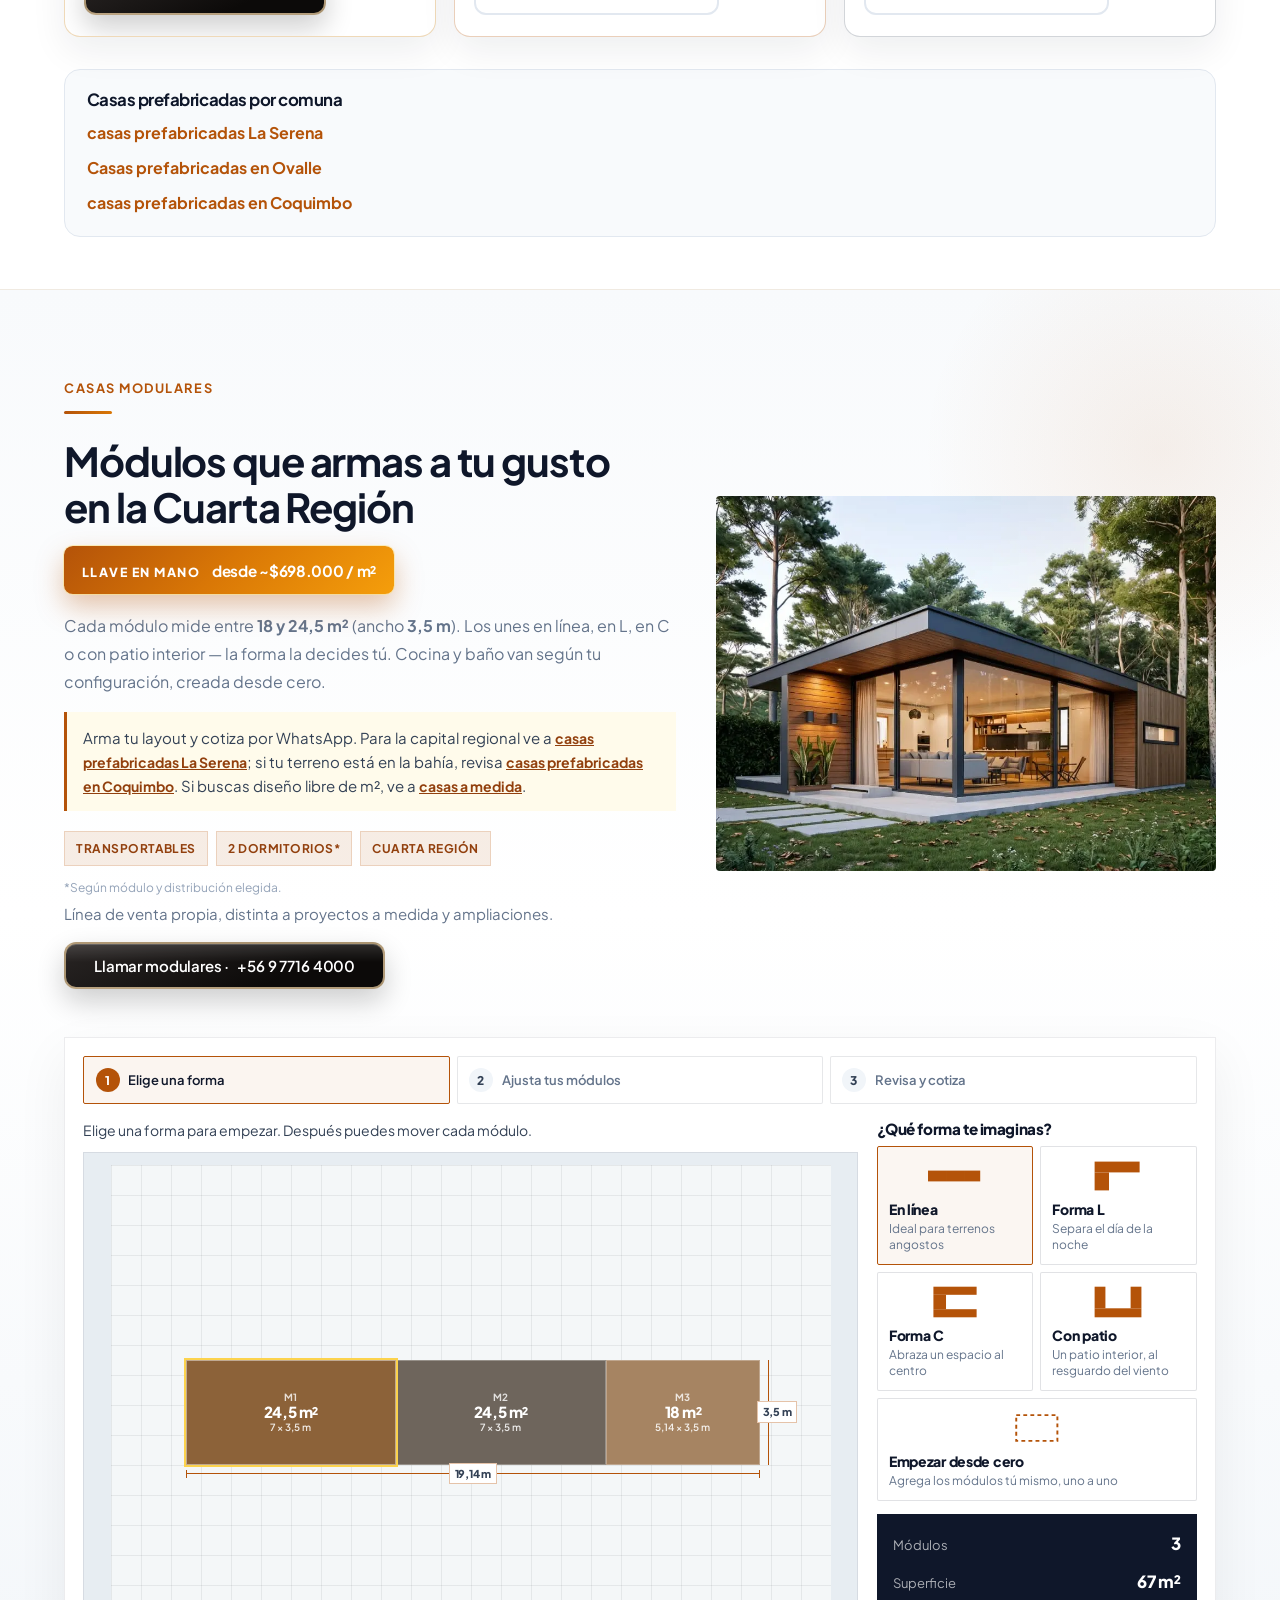
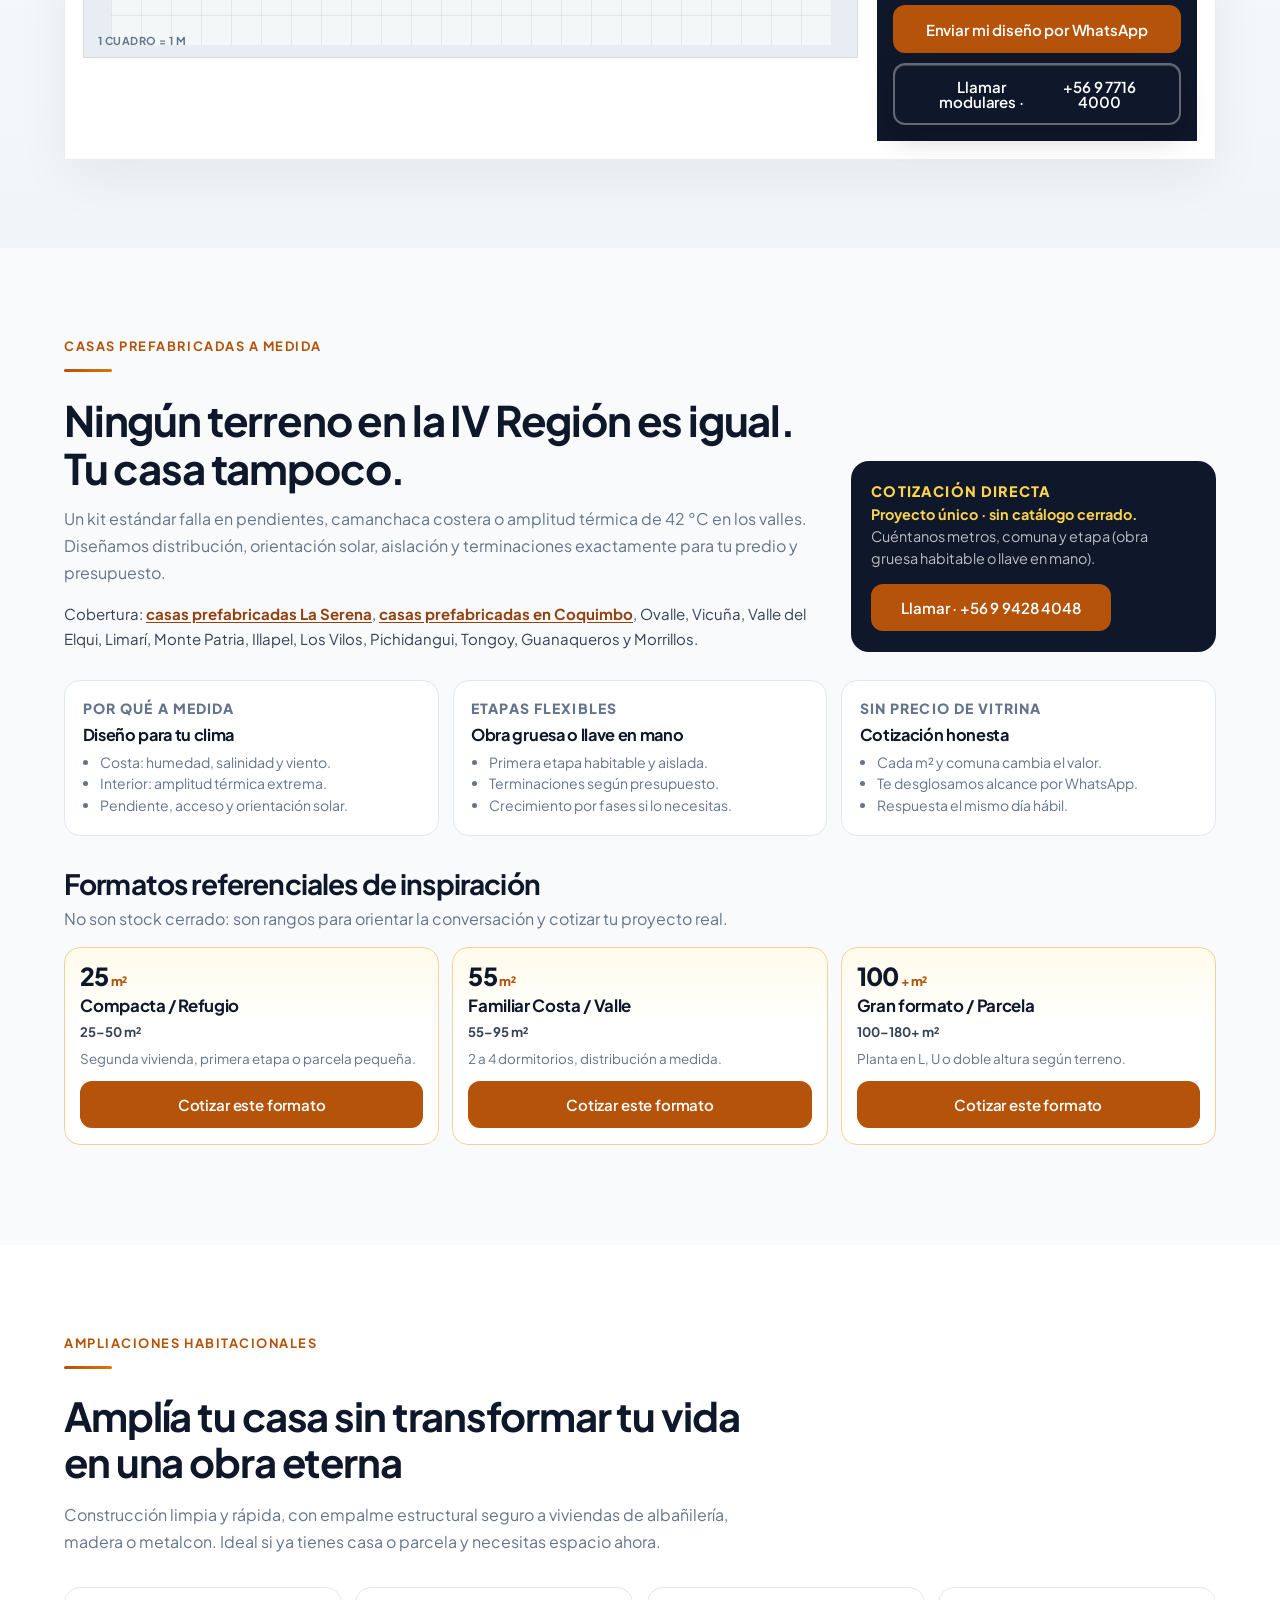
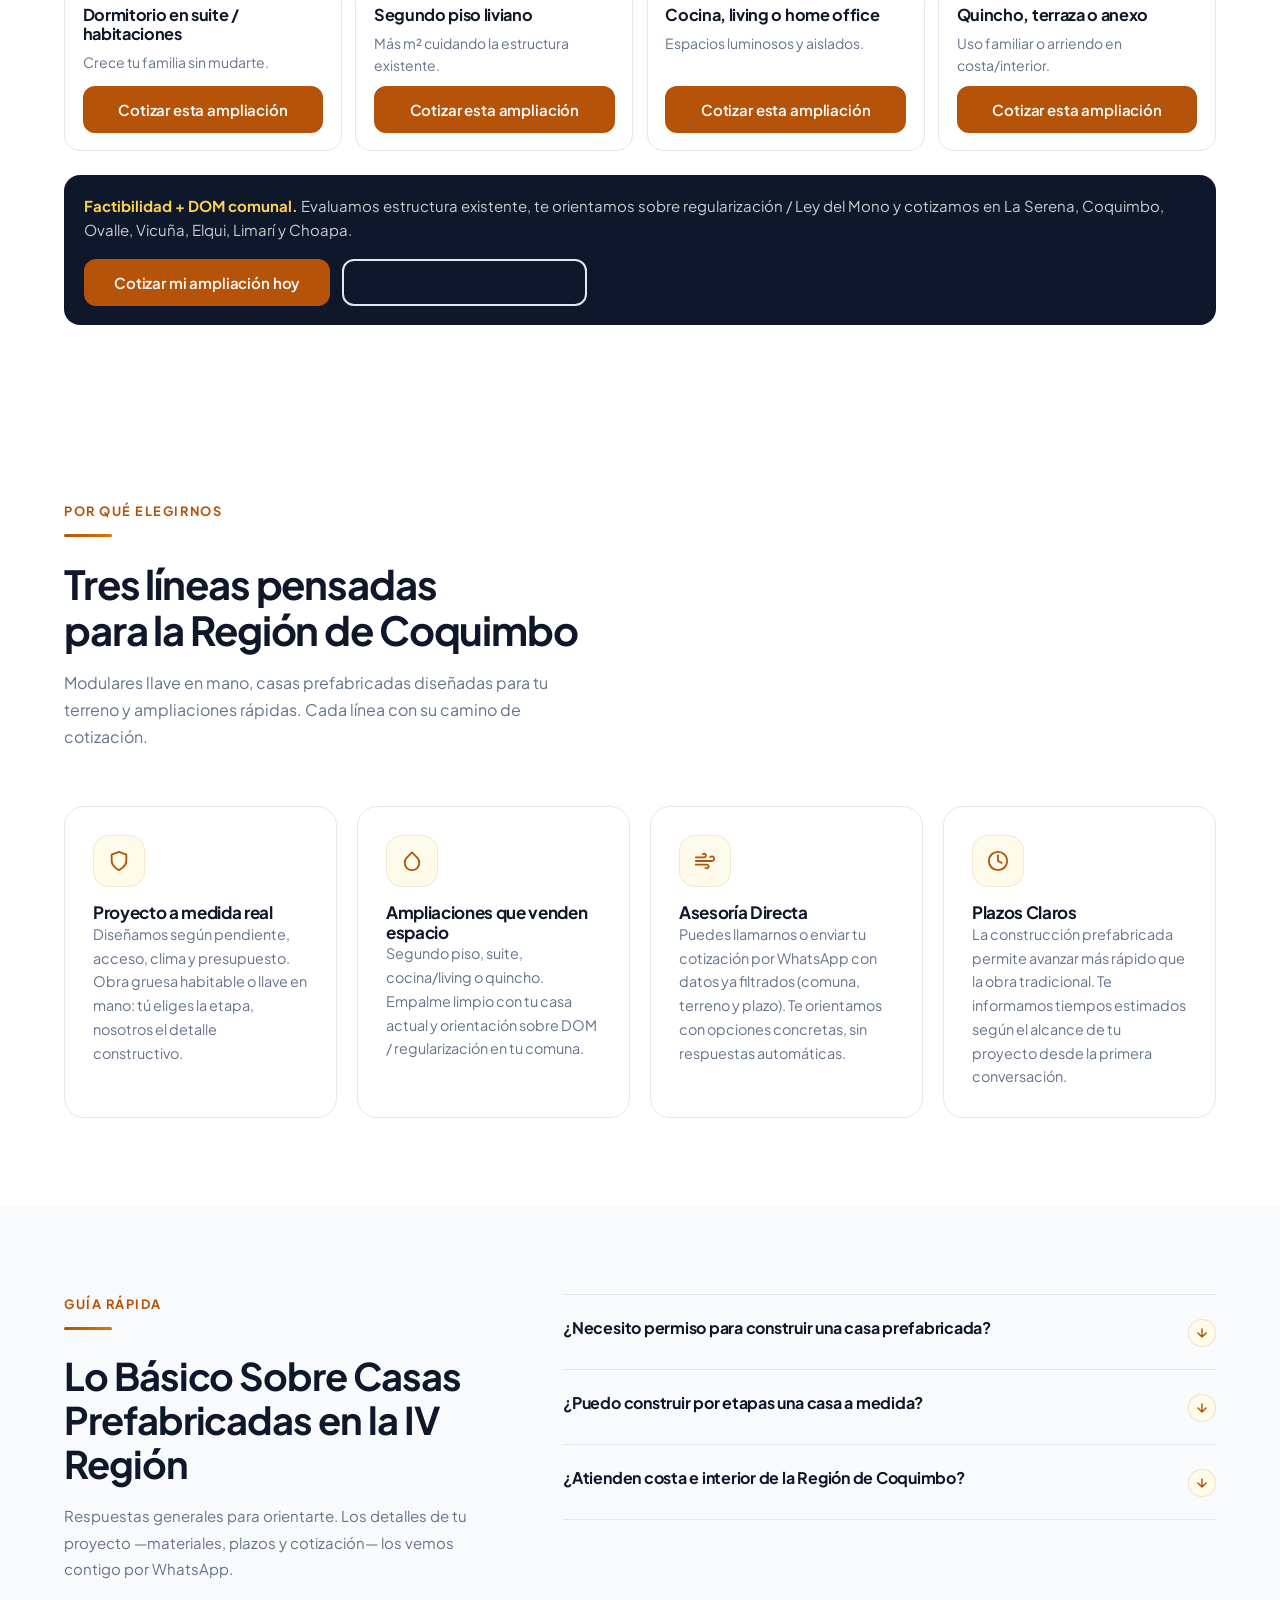
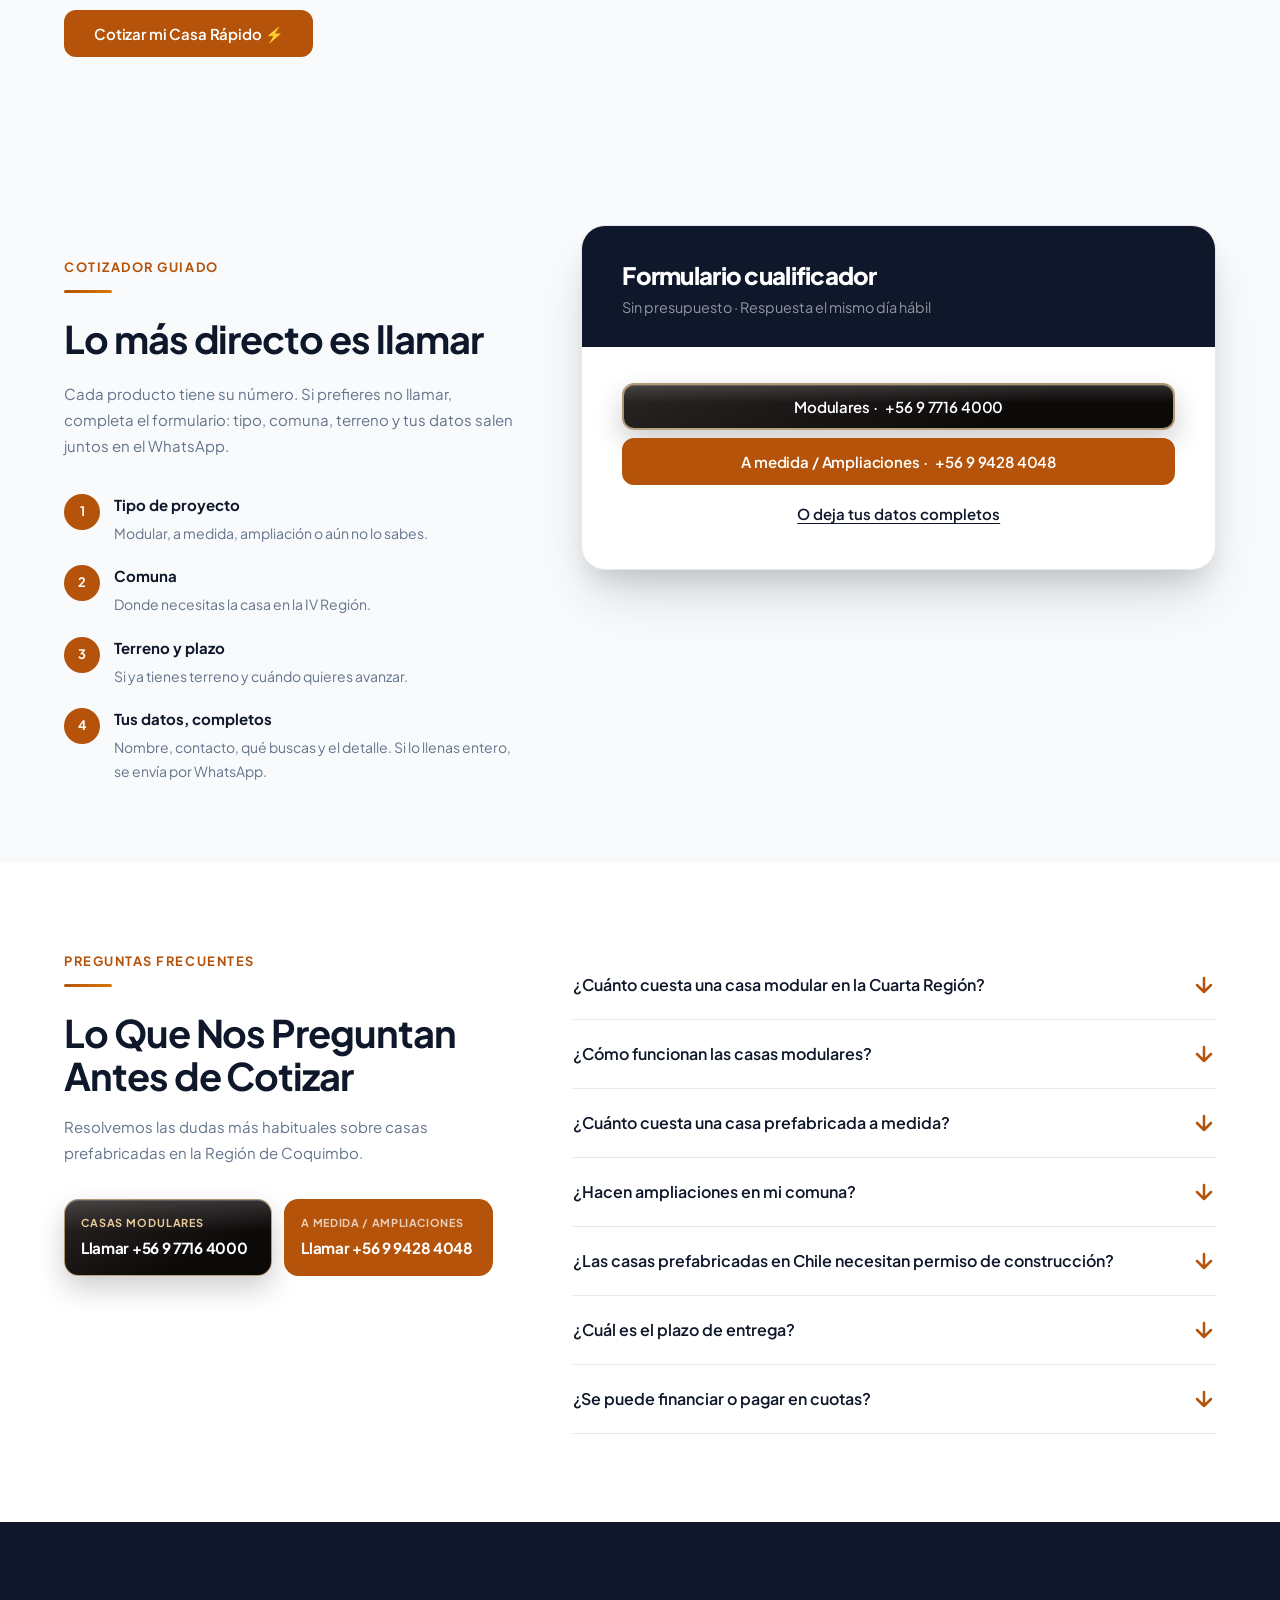
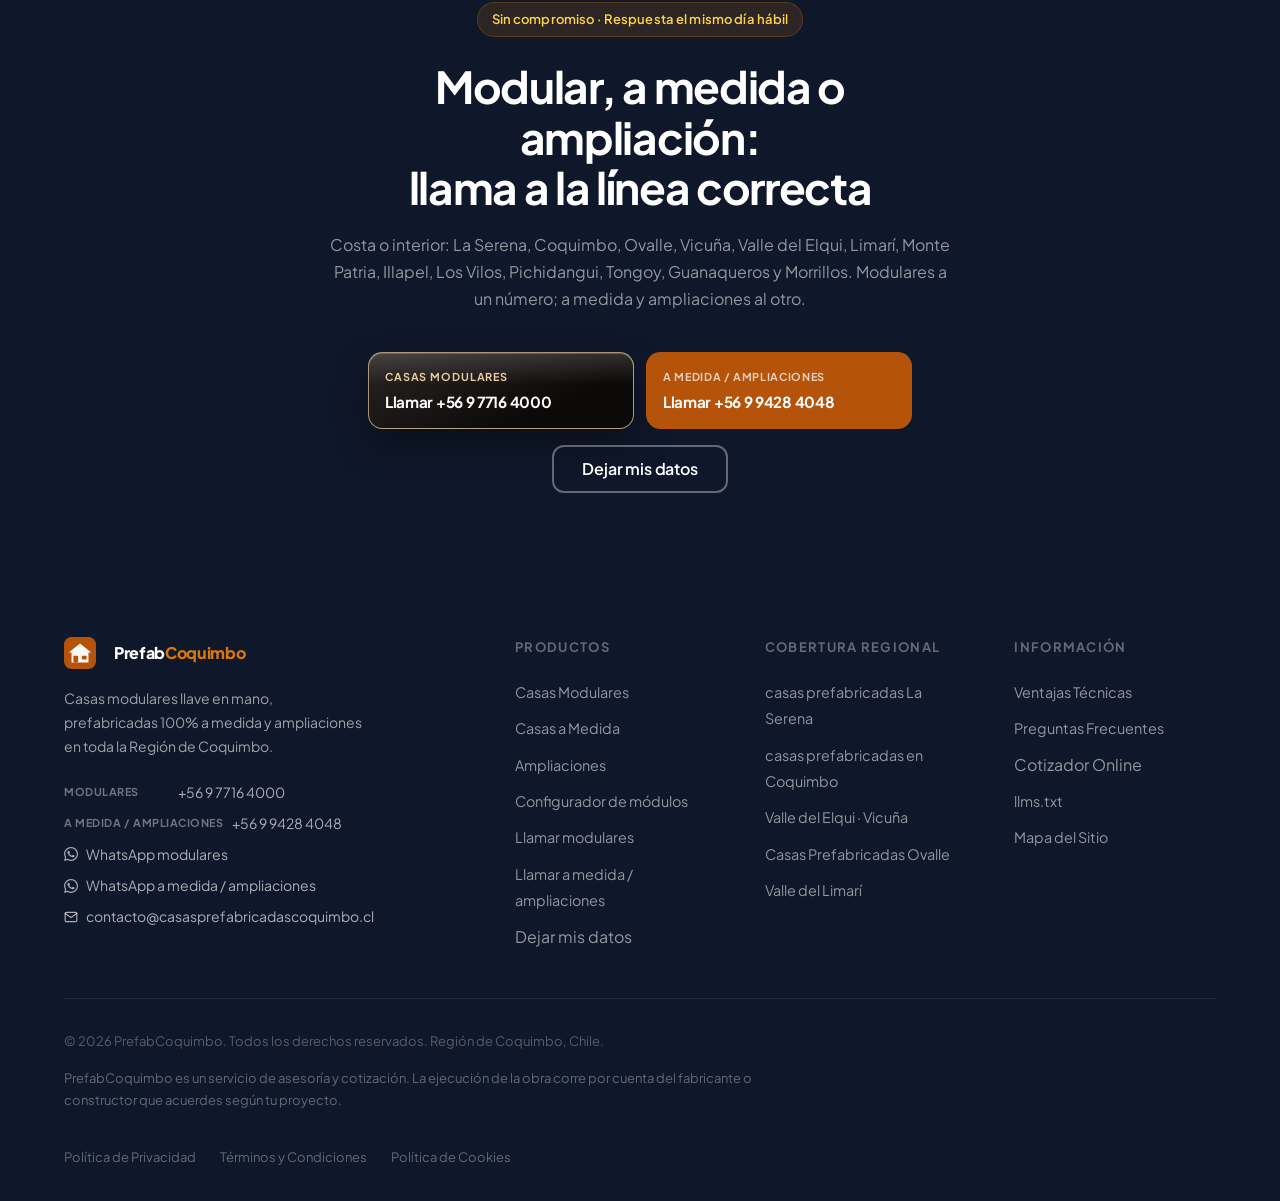
==== commit 3404a321: "Drop competitor comparisons and describe only our own prefab offer. Co-authored-by: Cursor <cursorag" ====
--- a/index.html
+++ b/index.html
@@ -410,8 +410,7 @@
           Cada módulo mide entre <strong style="color:var(--slate-800);">18 y 24,5 m²</strong>
           (ancho <strong style="color:var(--slate-800);">3,5 m</strong>).
           Los unes en línea, en L, en C o con patio interior — la forma la decides tú.
-          Otras ofertas de ~$1,6 millones son solo el esqueleto y el mismo modelo para todos:
-          aquí es cocina y baño según tu configuración, creada desde cero.
+          Cocina y baño van según tu configuración, creada desde cero.
         </p>
         <aside class="mb-callout">
           <p>Arma tu layout y cotiza por WhatsApp. Para la capital regional ve a <a href="/casas-prefabricadas-la-serena.html">casas prefabricadas La Serena</a>; si tu terreno está en la bahía, revisa <a href="/casas-prefabricadas-coquimbo.html">casas prefabricadas en Coquimbo</a>. Si buscas diseño libre de m², ve a <a href="#modelos">casas a medida</a>.</p>
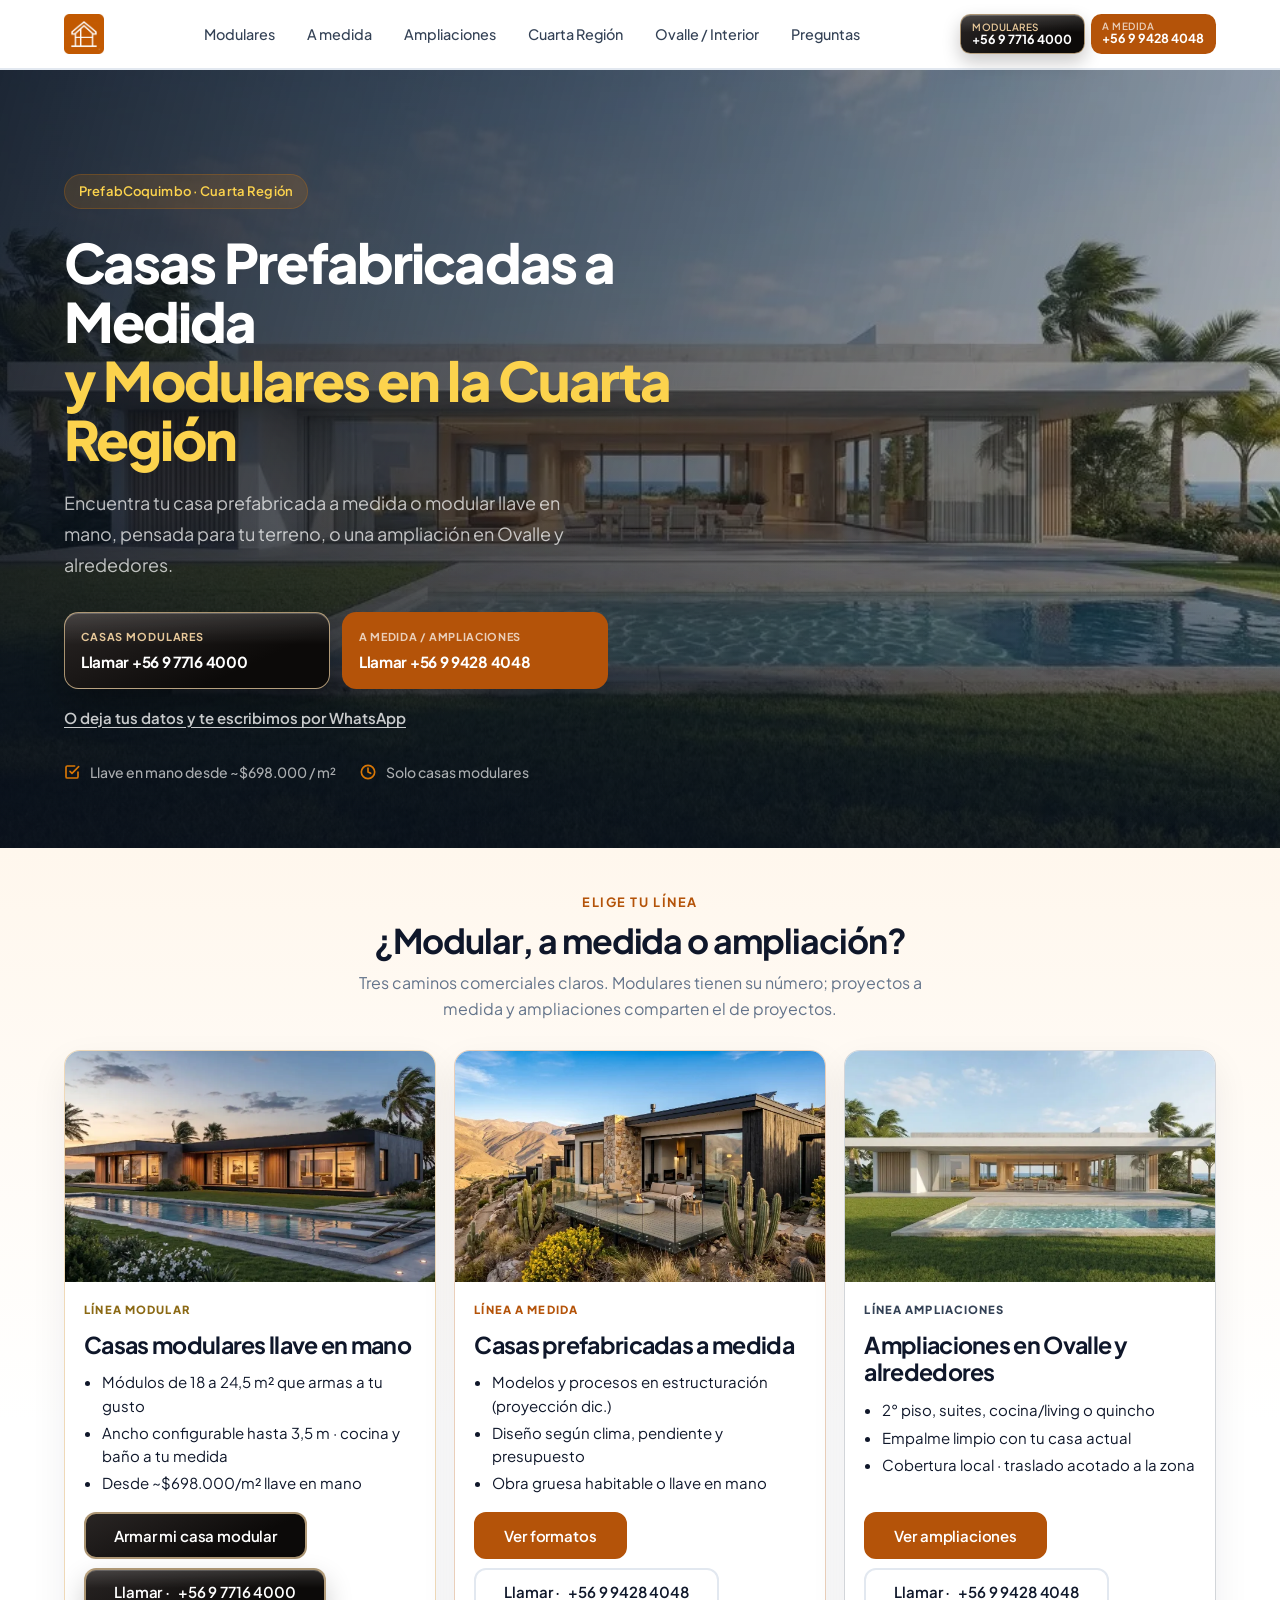
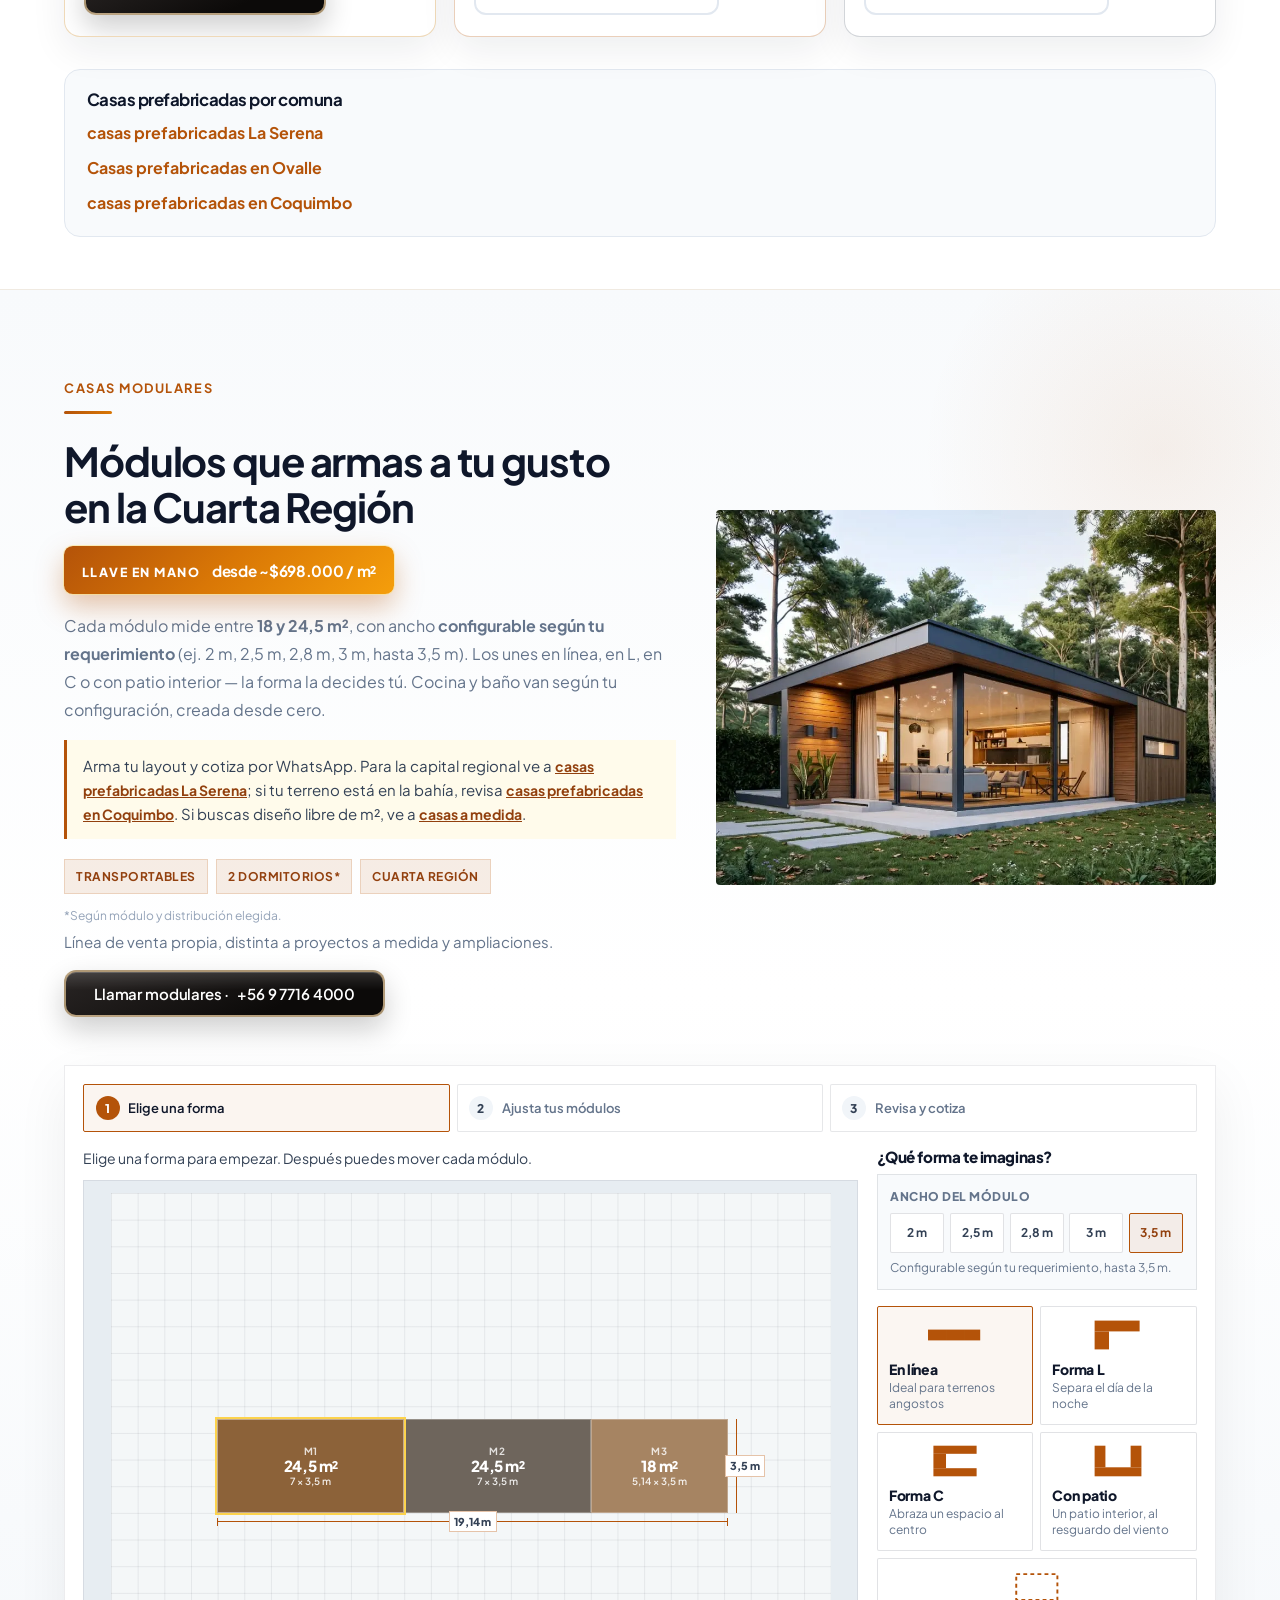
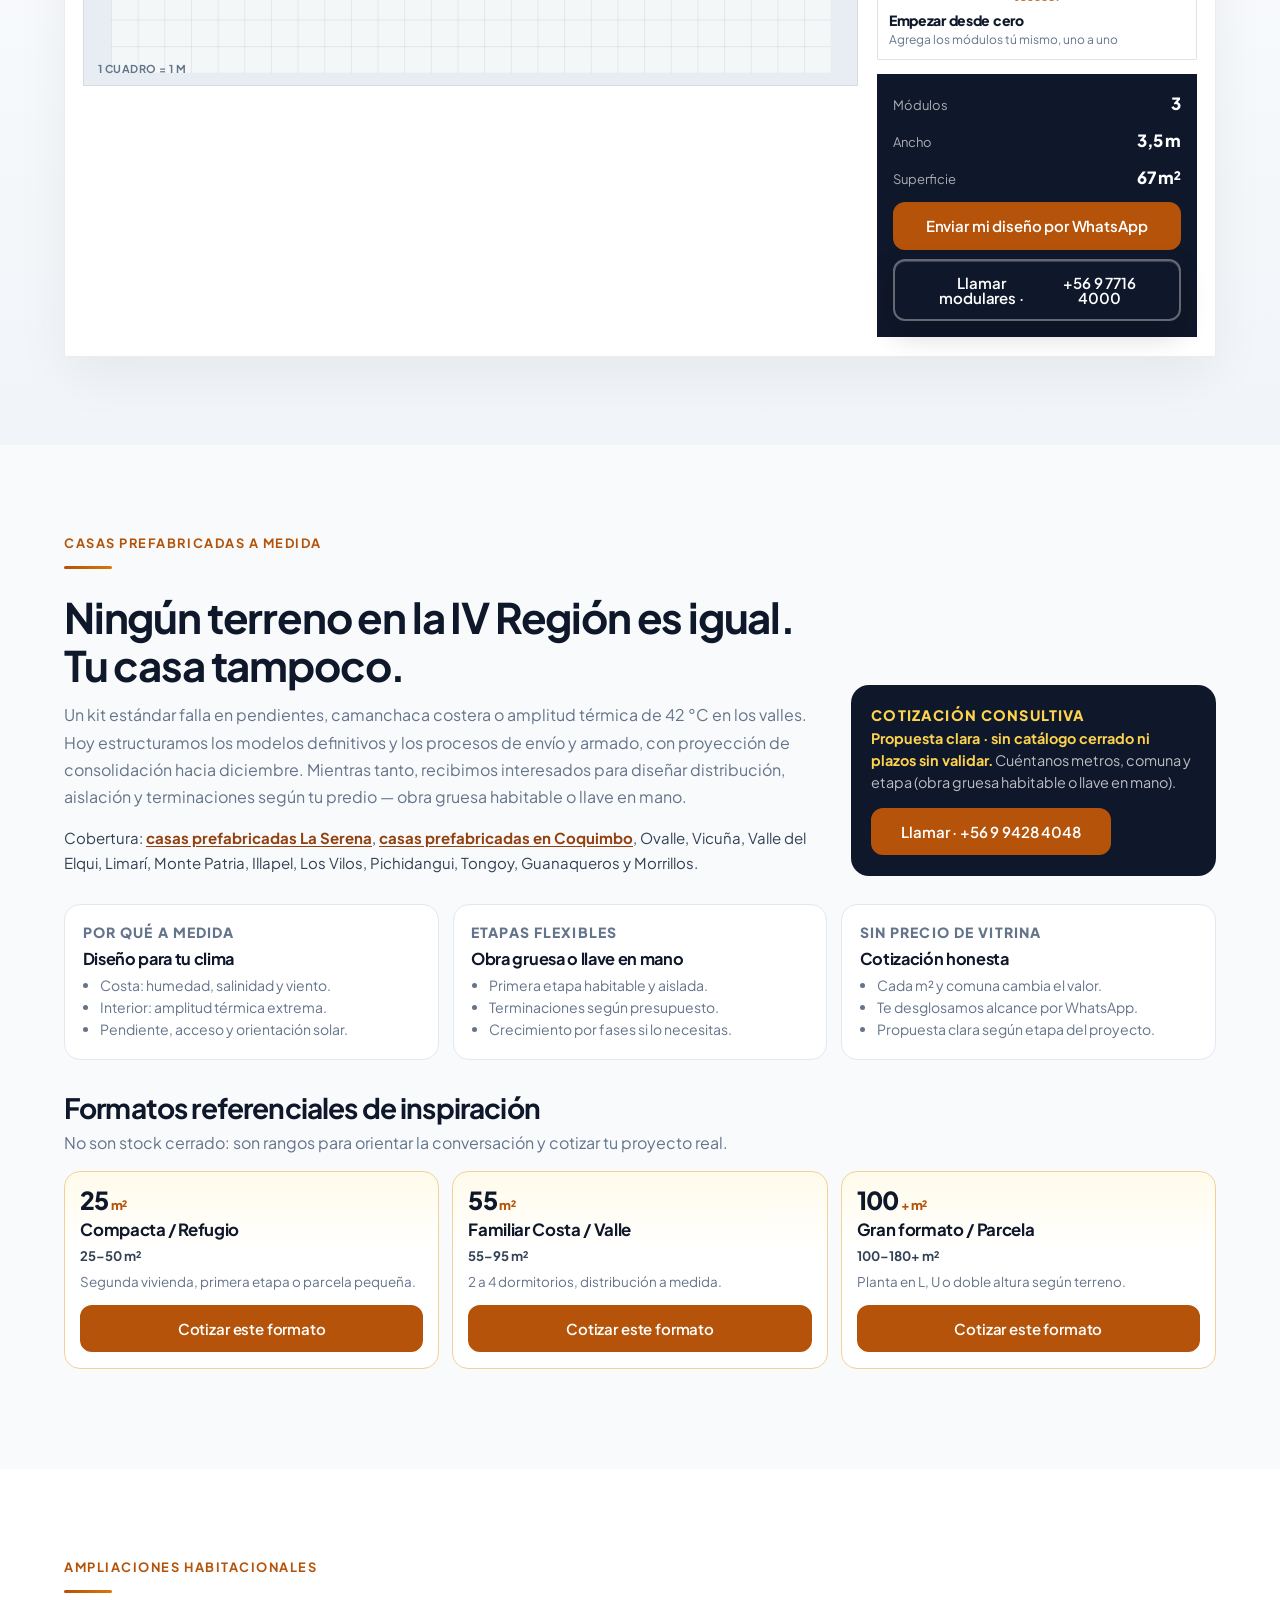
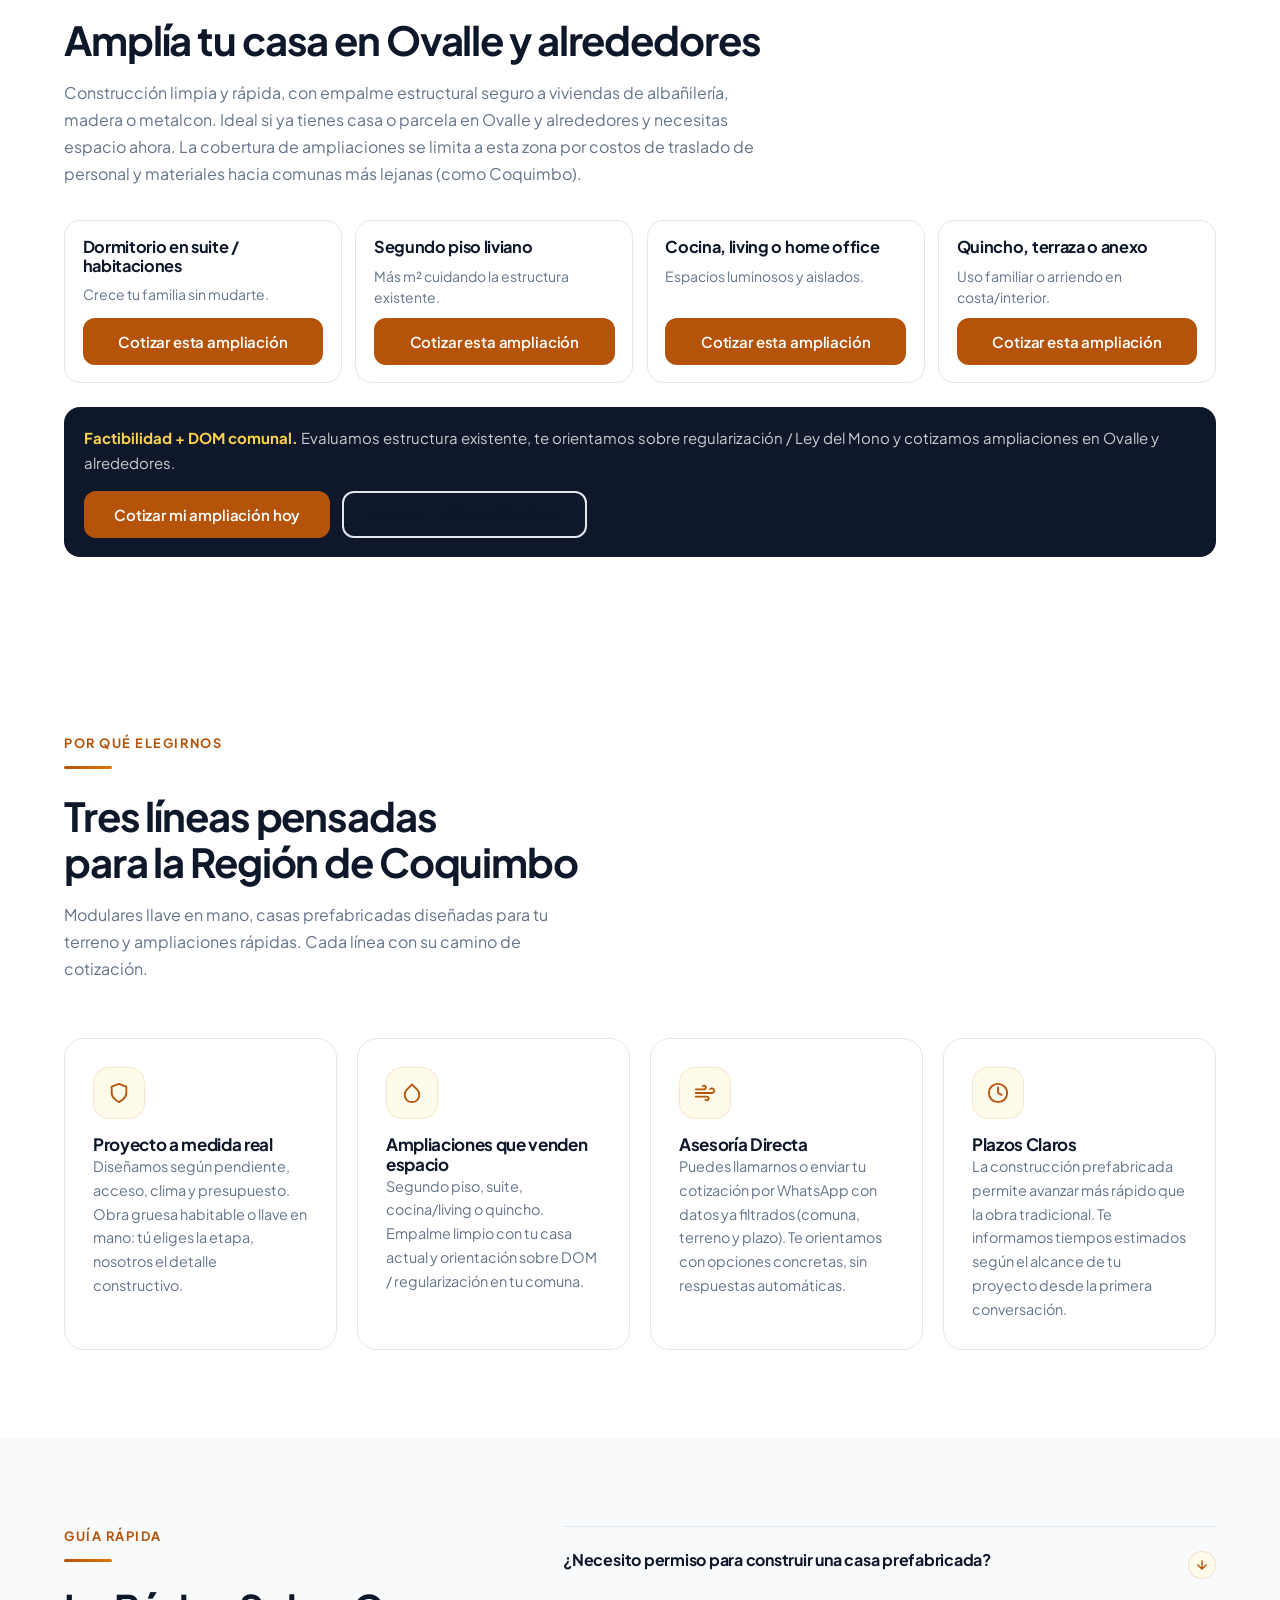
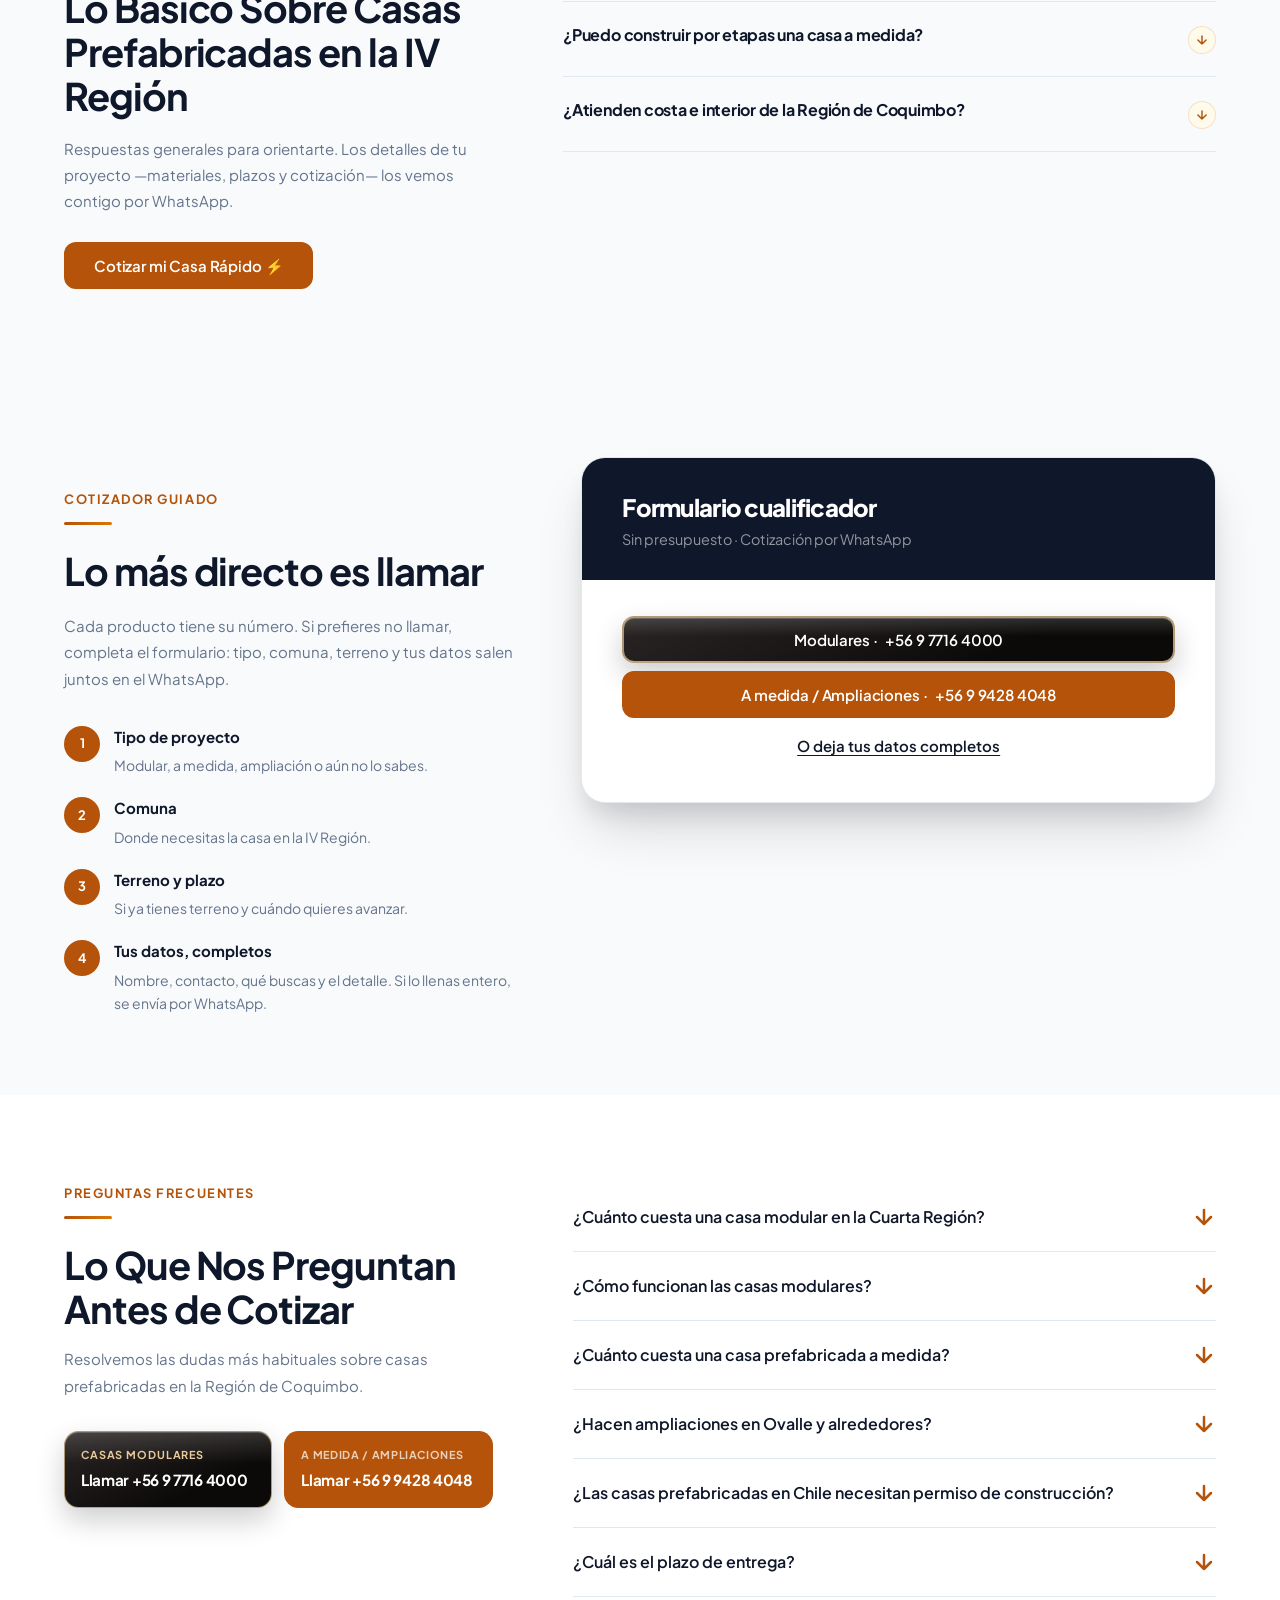
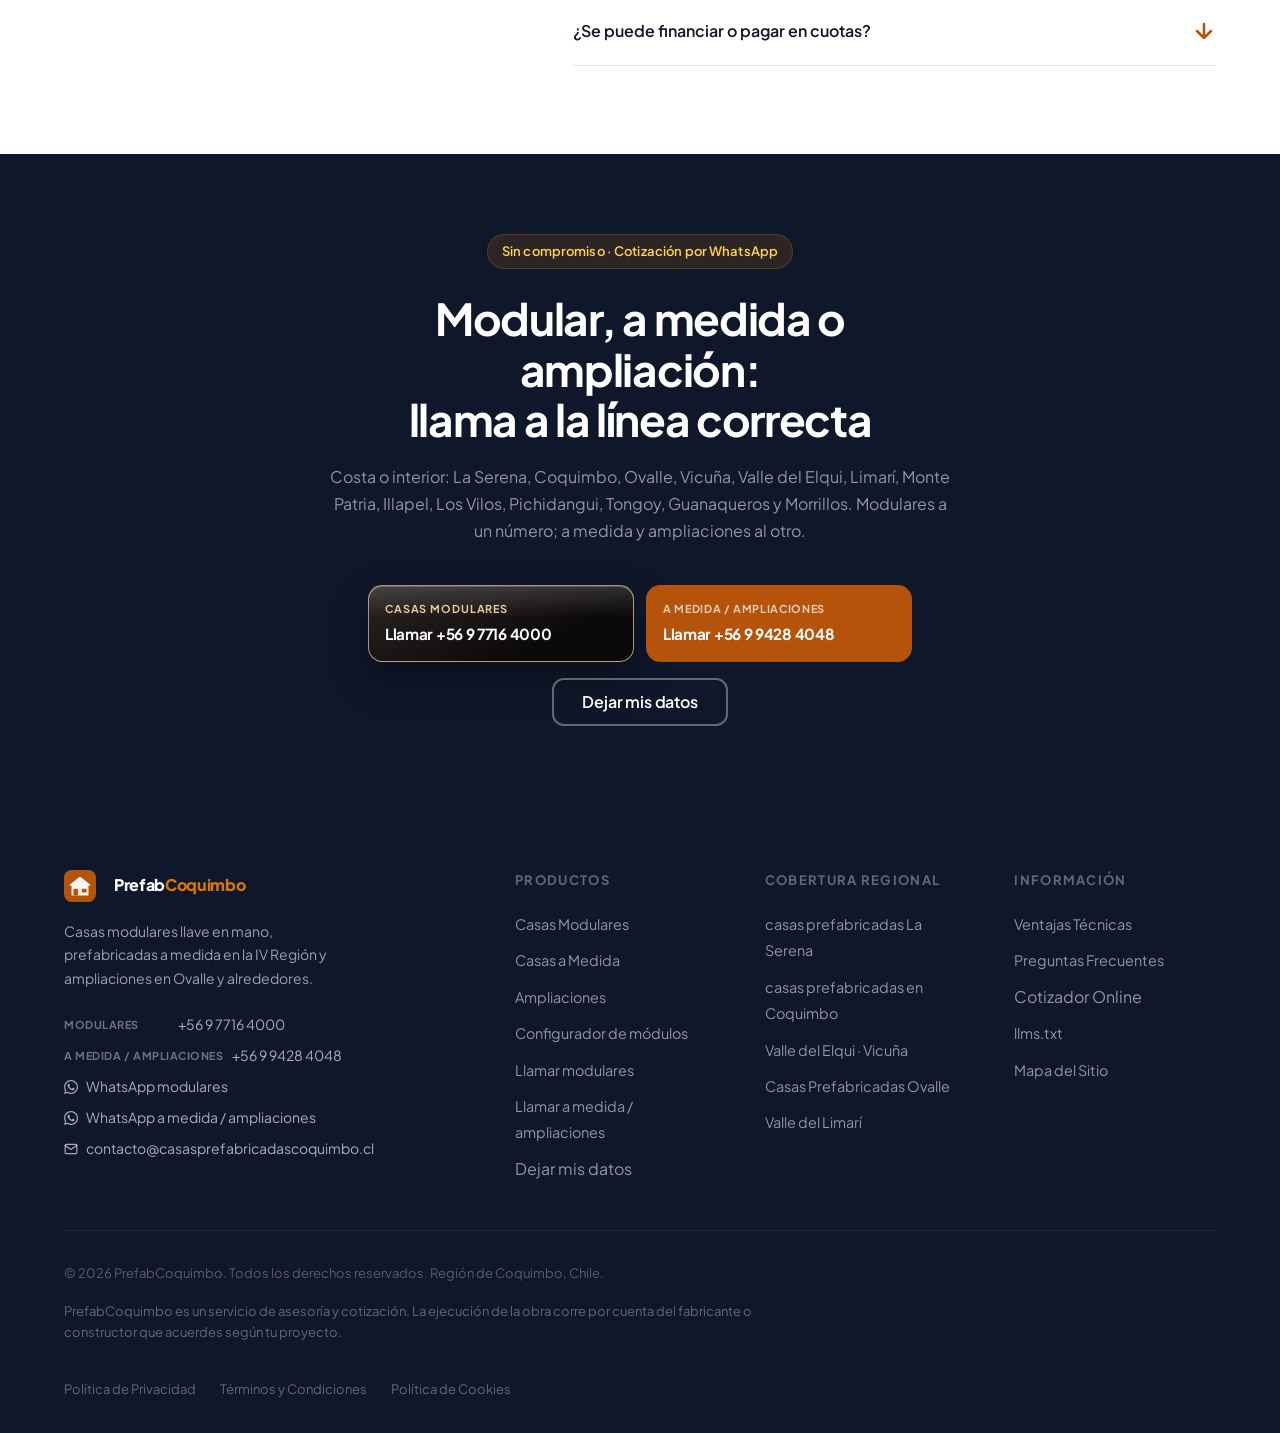
==== commit 01079082: "Align commercial copy with real offer scope and make modular width configurable in the visual builde" ====
--- a/index.html
+++ b/index.html
@@ -6,9 +6,9 @@
 
   <!-- SEO Primary -->
   <title>Casas Prefabricadas y Modulares IV Región | PrefabCoquimbo</title>
-  <meta name="description" content="Cotiza tu casa prefabricada o modular desde ~$698.000/m² en la IV Región. Modelos a medida y entrega llave en mano. Atención inmediata por WhatsApp." />
+  <meta name="description" content="Cotiza tu casa prefabricada o modular desde ~$698.000/m² en la IV Región. Obra gruesa o llave en mano, y ampliaciones en Ovalle y alrededores. Cotiza por WhatsApp." />
   <meta name="robots" content="index, follow, max-snippet:-1, max-image-preview:large" />
-  <meta name="keywords" content="casas prefabricadas Cuarta Región, casas modulares IV Región, casas a medida Coquimbo, ampliaciones La Serena, casas prefabricadas Ovalle" />
+  <meta name="keywords" content="casas prefabricadas Cuarta Región, casas modulares IV Región, casas a medida Coquimbo, ampliaciones Ovalle, casas prefabricadas Ovalle" />
   <link rel="canonical" href="https://www.casasprefabricadascoquimbo.cl/" />
   <link rel="icon" type="image/svg+xml" href="/favicon.svg" />
   <link rel="apple-touch-icon" href="https://www.casasprefabricadascoquimbo.cl/images/logo.png" />
@@ -17,7 +17,7 @@
   <meta property="og:type"        content="website" />
   <meta property="og:url"         content="https://www.casasprefabricadascoquimbo.cl/" />
   <meta property="og:title"       content="Casas Prefabricadas y Modulares IV Región | PrefabCoquimbo" />
-  <meta property="og:description" content="Cotiza tu casa prefabricada o modular desde ~$698.000/m² en la IV Región. Modelos a medida y entrega llave en mano. Atención inmediata por WhatsApp." />
+  <meta property="og:description" content="Cotiza tu casa prefabricada o modular desde ~$698.000/m² en la IV Región. Obra gruesa o llave en mano, y ampliaciones en Ovalle y alrededores. Cotiza por WhatsApp." />
   <meta property="og:image"       content="https://www.casasprefabricadascoquimbo.cl/images/casa-fondo.jpg" />
   <meta property="og:image:width"  content="1024" />
   <meta property="og:image:height" content="571" />
@@ -27,7 +27,7 @@
   <!-- Twitter Card -->
   <meta name="twitter:card"        content="summary_large_image" />
   <meta name="twitter:title"       content="Casas Prefabricadas y Modulares IV Región | PrefabCoquimbo" />
-  <meta name="twitter:description" content="Cotiza tu casa prefabricada o modular desde ~$698.000/m² en la IV Región. Modelos a medida y entrega llave en mano. Atención inmediata por WhatsApp." />
+  <meta name="twitter:description" content="Cotiza tu casa prefabricada o modular desde ~$698.000/m² en la IV Región. Obra gruesa o llave en mano, y ampliaciones en Ovalle y alrededores. Cotiza por WhatsApp." />
   <meta name="twitter:image"       content="https://www.casasprefabricadascoquimbo.cl/images/casa-fondo.jpg" />
 
   <!-- Google Fonts -->
@@ -60,7 +60,7 @@
       "width":  "1024",
       "height": "571"
     },
-    "description": "Casas modulares llave en mano, casas prefabricadas 100% a medida y ampliaciones habitacionales en la Región de Coquimbo. Cotización por WhatsApp.",
+    "description": "Casas modulares llave en mano, casas prefabricadas a medida en la Región de Coquimbo y ampliaciones en Ovalle y alrededores. Cotización por WhatsApp.",
     "telephone": "+56-9-9428-4048",
     "email": "contacto@casasprefabricadascoquimbo.cl",
     "contactPoint": [
@@ -99,17 +99,17 @@
         {
           "@type": "Offer",
           "itemOffered": { "@type": "Service", "name": "Casas modulares transportables" },
-          "description": "Módulos de 18 a 24,5 m² (ancho 3,5 m) que se combinan según el cliente. Sistema llave en mano. Valor referencial alrededor de $698.000 por m². Traslado e instalación según zona."
+          "description": "Módulos de 18 a 24,5 m² con ancho configurable según requerimiento (ej. 2 m, 2,5 m, 2,8 m, 3 m, hasta 3,5 m). Sistema llave en mano. Valor referencial alrededor de $698.000 por m². Traslado e instalación según zona."
         },
         {
           "@type": "Offer",
           "itemOffered": { "@type": "Service", "name": "Casas prefabricadas a medida" },
-          "description": "Cada proyecto se diseña según el terreno, el clima de la comuna y el presupuesto. Obra gruesa habitable o llave en mano, sin catálogo cerrado de kits."
+          "description": "Proyectos a medida en desarrollo de modelos y procesos de envío/armado, con proyección de consolidación hacia diciembre. Obra gruesa habitable o llave en mano según terreno y presupuesto."
         },
         {
           "@type": "Offer",
-          "itemOffered": { "@type": "Service", "name": "Ampliaciones habitacionales en la IV Región" },
-          "description": "Segundos pisos, dormitorios en suite, quinchos, terrazas y anexos. Empalme con viviendas existentes en La Serena, Coquimbo, Ovalle y el interior."
+          "itemOffered": { "@type": "Service", "name": "Ampliaciones habitacionales en Ovalle y alrededores" },
+          "description": "Segundos pisos, dormitorios en suite, quinchos, terrazas y anexos. Empalme con viviendas existentes en Ovalle y alrededores (cobertura limitada por costos de traslado)."
         }
       ]
     }
@@ -123,7 +123,7 @@
     "@type": "WebSite",
     "name": "PrefabCoquimbo",
     "url": "https://www.casasprefabricadascoquimbo.cl/",
-    "description": "Casas modulares, prefabricadas a medida y ampliaciones en la Región de Coquimbo.",
+    "description": "Casas modulares, prefabricadas a medida en la IV Región y ampliaciones en Ovalle y alrededores.",
     "inLanguage": "es-CL"
   }
   </script>
@@ -137,7 +137,7 @@
       {
         "@type": "Question",
         "name": "¿Cuánto cuesta una casa modular en la Cuarta Región?",
-        "acceptedAnswer": { "@type": "Answer", "text": "Los módulos van desde 18 a 24,5 m² (ancho 3,5 m). El valor referencial ronda los $698.000 por m² llave en mano. Por ejemplo, un módulo de 24,5 m² queda en alrededor de $17.101.000 (24,5 × $698.000). El valor final se confirma por WhatsApp según tu configuración y ubicación en la Cuarta Región." }
+        "acceptedAnswer": { "@type": "Answer", "text": "Los módulos van desde 18 a 24,5 m², con ancho configurable según requerimiento (ej. 2 m, 2,5 m, 2,8 m, 3 m, hasta 3,5 m). El valor referencial ronda los $698.000 por m² llave en mano. Por ejemplo, un módulo de 24,5 m² queda en alrededor de $17.101.000 (24,5 × $698.000). El valor final se confirma por WhatsApp según tu configuración y ubicación en la Cuarta Región." }
       },
       {
         "@type": "Question",
@@ -151,8 +151,8 @@
       },
       {
         "@type": "Question",
-        "name": "¿Hacen ampliaciones en toda la IV Región?",
-        "acceptedAnswer": { "@type": "Answer", "text": "Sí. Cotizamos segundos pisos, dormitorios en suite, cocina/living, quinchos y anexos en La Serena, Coquimbo, Ovalle, Vicuña y el interior. Evaluamos el empalme con tu vivienda actual y te orientamos sobre DOM comunal." }
+        "name": "¿Hacen ampliaciones en Ovalle y alrededores?",
+        "acceptedAnswer": { "@type": "Answer", "text": "Sí. Las ampliaciones se cotizan en Ovalle y alrededores (por costos de traslado de personal y materiales hacia zonas más lejanas como Coquimbo). Evaluamos el empalme con tu vivienda actual y te orientamos sobre DOM comunal." }
       },
       {
         "@type": "Question",
@@ -277,7 +277,7 @@
       </h1>
 
       <p class="hero-lead">
-        Encuentra tu casa prefabricada a medida o modular llave en mano, pensada para tu terreno, o una ampliación en toda la IV Región.
+        Encuentra tu casa prefabricada a medida o modular llave en mano, pensada para tu terreno, o una ampliación en Ovalle y alrededores.
       </p>
 
       <div class="hero-banner-actions">
@@ -328,7 +328,7 @@
           <h3 class="fork-card-name">Casas modulares llave en mano</h3>
           <ul class="fork-card-points">
             <li>Módulos de 18 a 24,5 m² que armas a tu gusto</li>
-            <li>Ancho fijo 3,5 m · cocina y baño según configuración</li>
+            <li>Ancho configurable hasta 3,5 m · cocina y baño a tu medida</li>
             <li>Desde ~$698.000/m² llave en mano</li>
           </ul>
           <div class="fork-card-actions">
@@ -346,7 +346,7 @@
           <p class="fork-card-kicker">Línea a medida</p>
           <h3 class="fork-card-name">Casas prefabricadas a medida</h3>
           <ul class="fork-card-points">
-            <li>Cada proyecto es único para tu terreno</li>
+            <li>Modelos y procesos en estructuración (proyección dic.)</li>
             <li>Diseño según clima, pendiente y presupuesto</li>
             <li>Obra gruesa habitable o llave en mano</li>
           </ul>
@@ -363,11 +363,11 @@
         </div>
         <div class="fork-card-body">
           <p class="fork-card-kicker">Línea ampliaciones</p>
-          <h3 class="fork-card-name">Ampliaciones en toda la región</h3>
+          <h3 class="fork-card-name">Ampliaciones en Ovalle y alrededores</h3>
           <ul class="fork-card-points">
             <li>2° piso, suites, cocina/living o quincho</li>
             <li>Empalme limpio con tu casa actual</li>
-            <li>Ticket ágil · respuesta el mismo día hábil</li>
+            <li>Cobertura local · traslado acotado a la zona</li>
           </ul>
           <div class="fork-card-actions">
             <a href="#ampliaciones" class="btn btn-primary">Ver ampliaciones</a>
@@ -407,8 +407,9 @@
           <span class="llave-badge-price">desde ~$698.000 / m²</span>
         </p>
         <p style="color:var(--slate-500); font-size:1rem; line-height:1.75; margin-bottom:1rem;">
-          Cada módulo mide entre <strong style="color:var(--slate-800);">18 y 24,5 m²</strong>
-          (ancho <strong style="color:var(--slate-800);">3,5 m</strong>).
+          Cada módulo mide entre <strong style="color:var(--slate-800);">18 y 24,5 m²</strong>,
+          con ancho <strong style="color:var(--slate-800);">configurable según tu requerimiento</strong>
+          (ej. 2 m, 2,5 m, 2,8 m, 3 m, hasta 3,5 m).
           Los unes en línea, en L, en C o con patio interior — la forma la decides tú.
           Cocina y baño van según tu configuración, creada desde cero.
         </p>
@@ -481,6 +482,17 @@
         <aside class="mb-panel">
           <div class="mb-panel-step" data-mb-panel="1">
             <h3>¿Qué forma te imaginas?</h3>
+            <div class="mb-width" role="group" aria-label="Ancho del módulo">
+              <p class="mb-add-label">Ancho del módulo</p>
+              <div class="mb-widths">
+                <button type="button" data-mb-width="2" aria-pressed="false">2 m</button>
+                <button type="button" data-mb-width="2.5" aria-pressed="false">2,5 m</button>
+                <button type="button" data-mb-width="2.8" aria-pressed="false">2,8 m</button>
+                <button type="button" data-mb-width="3" aria-pressed="false">3 m</button>
+                <button type="button" data-mb-width="3.5" class="is-active" aria-pressed="true">3,5 m</button>
+              </div>
+              <p class="mb-width-note">Configurable según tu requerimiento, hasta 3,5 m.</p>
+            </div>
             <div class="mb-shapes">
               <button type="button" class="mb-shape-card" data-mb-preset="linea">
                 <svg viewBox="0 0 64 40" aria-hidden="true"><rect x="2" y="14" width="20" height="12"/><rect x="22" y="14" width="20" height="12"/><rect x="42" y="14" width="18" height="12"/></svg>
@@ -516,6 +528,16 @@
               Arrastra para mover · se pegan solos
               <button type="button" data-mb-tip-close>Entendido</button>
             </p>
+            <div class="mb-width mb-width--compact" role="group" aria-label="Ancho del módulo">
+              <p class="mb-add-label">Ancho</p>
+              <div class="mb-widths">
+                <button type="button" data-mb-width="2" aria-pressed="false">2</button>
+                <button type="button" data-mb-width="2.5" aria-pressed="false">2,5</button>
+                <button type="button" data-mb-width="2.8" aria-pressed="false">2,8</button>
+                <button type="button" data-mb-width="3" aria-pressed="false">3</button>
+                <button type="button" data-mb-width="3.5" class="is-active" aria-pressed="true">3,5</button>
+              </div>
+            </div>
             <div class="mb-selected" data-mb-selected>
               <p class="mb-selected-label" data-mb-selected-label>Toca un módulo del plano</p>
               <div class="mb-selected-tools" data-mb-selected-tools></div>
@@ -547,6 +569,10 @@
             <div class="mb-summary-row">
               <span>Módulos</span>
               <strong data-mb-count>0</strong>
+            </div>
+            <div class="mb-summary-row">
+              <span>Ancho</span>
+              <strong data-mb-width-label>3,5 m</strong>
             </div>
             <div class="mb-summary-row">
               <span>Superficie</span>
@@ -587,16 +613,17 @@
         </h2>
         <p class="pf-lead">
           Un kit estándar falla en pendientes, camanchaca costera o amplitud térmica de 42 °C en los valles.
-          Diseñamos distribución, orientación solar, aislación y terminaciones exactamente para tu predio y presupuesto.
+          Hoy estructuramos los modelos definitivos y los procesos de envío y armado, con proyección de consolidación hacia diciembre.
+          Mientras tanto, recibimos interesados para diseñar distribución, aislación y terminaciones según tu predio — obra gruesa habitable o llave en mano.
         </p>
         <p class="pf-coverage">
           Cobertura: <a href="/casas-prefabricadas-la-serena.html">casas prefabricadas La Serena</a>, <a href="/casas-prefabricadas-coquimbo.html">casas prefabricadas en Coquimbo</a>, Ovalle, Vicuña, Valle del Elqui, Limarí, Monte Patria, Illapel, Los Vilos, Pichidangui, Tongoy, Guanaqueros y Morrillos.
         </p>
       </div>
       <aside class="pf-place">
-        <p class="pf-kicker" style="color:#FCD34D;">Cotización directa</p>
+        <p class="pf-kicker" style="color:#FCD34D;">Cotización consultiva</p>
         <p>
-          <strong>Proyecto único · sin catálogo cerrado.</strong>
+          <strong>Propuesta clara · sin catálogo cerrado ni plazos sin validar.</strong>
           Cuéntanos metros, comuna y etapa (obra gruesa habitable o llave en mano).
         </p>
         <a href="tel:+56994284048" class="btn btn-primary pf-call" data-line="prefab" aria-label="Llamar a casas a medida, +56 9 9428 4048">
@@ -630,7 +657,7 @@
         <ul>
           <li>Cada m² y comuna cambia el valor.</li>
           <li>Te desglosamos alcance por WhatsApp.</li>
-          <li>Respuesta el mismo día hábil.</li>
+          <li>Propuesta clara según etapa del proyecto.</li>
         </ul>
       </article>
     </div>
@@ -698,7 +725,7 @@
 </section>
 
 <!-- ══════════════════════════════════════════════════
-     AMPLIACIONES EN TODA LA REGIÓN
+     AMPLIACIONES — OVALLE Y ALREDEDORES
 ══════════════════════════════════════════════════ -->
 <section id="ampliaciones" class="section-pad" aria-labelledby="ampliaciones-title">
   <div class="section-container">
@@ -706,11 +733,12 @@
       <p class="section-label">Ampliaciones habitacionales</p>
       <div class="divider-amber"></div>
       <h2 id="ampliaciones-title" style="font-size:clamp(1.75rem,3.5vw,2.5rem); margin-bottom:1rem;">
-        Amplía tu casa sin transformar tu vida en una obra eterna
+        Amplía tu casa en Ovalle y alrededores
       </h2>
       <p style="color:var(--slate-500); font-size:1rem; line-height:1.7;">
         Construcción limpia y rápida, con empalme estructural seguro a viviendas de albañilería, madera o metalcon.
-        Ideal si ya tienes casa o parcela y necesitas espacio ahora.
+        Ideal si ya tienes casa o parcela en Ovalle y alrededores y necesitas espacio ahora.
+        La cobertura de ampliaciones se limita a esta zona por costos de traslado de personal y materiales hacia comunas más lejanas (como Coquimbo).
       </p>
     </div>
 
@@ -719,7 +747,7 @@
     <div class="amp-trust">
       <p>
         <strong>Factibilidad + DOM comunal.</strong>
-        Evaluamos estructura existente, te orientamos sobre regularización / Ley del Mono y cotizamos en La Serena, Coquimbo, Ovalle, Vicuña, Elqui, Limarí y Choapa.
+        Evaluamos estructura existente, te orientamos sobre regularización / Ley del Mono y cotizamos ampliaciones en Ovalle y alrededores.
       </p>
       <div style="margin-top:1rem; display:flex; flex-wrap:wrap; gap:0.75rem;">
         <button type="button" class="btn btn-primary btn-cotizador-main" data-preset-tipo="Ampliación" data-open-ampliacion>Cotizar mi ampliación hoy</button>
@@ -917,7 +945,7 @@
         <div class="cotizador-card">
           <div class="cotizador-head">
             <h3 class="cotizador-title">Formulario cualificador</h3>
-            <p class="cotizador-subtitle">Sin presupuesto · Respuesta el mismo día hábil</p>
+            <p class="cotizador-subtitle">Sin presupuesto · Cotización por WhatsApp</p>
           </div>
           <div class="cotizador-body" style="text-align:center;">
             <a href="tel:+56977164000" class="btn btn-primary" data-line="modular" style="width:100%; justify-content:center; margin-bottom:0.5rem;" aria-label="Llamar a la línea de casas modulares">Modulares · <span data-line-number>+56 9 7716 4000</span></a>
@@ -969,7 +997,7 @@
             <svg class="faq-chevron" viewBox="0 0 24 24" fill="none" stroke="currentColor" stroke-width="2.5" stroke-linecap="round" stroke-linejoin="round" aria-hidden="true"><path d="M12 5v14M5 12l7 7 7-7"/></svg>
           </button>
           <div class="faq-answer" style="max-height:0;">
-            <p class="faq-answer-inner">Los módulos van de 18 a 24,5 m² (ancho 3,5 m). El valor referencial ronda los $698.000 por m² llave en mano. Un módulo de 24,5 m² queda en alrededor de $17.101.000 (24,5 × $698.000). Confirma tu layout y comuna por WhatsApp.</p>
+            <p class="faq-answer-inner">Los módulos van de 18 a 24,5 m², con ancho configurable según requerimiento (ej. 2 m, 2,5 m, 2,8 m, 3 m, hasta 3,5 m). El valor referencial ronda los $698.000 por m² llave en mano. Un módulo de 24,5 m² queda en alrededor de $17.101.000 (24,5 × $698.000). Confirma tu layout y comuna por WhatsApp.</p>
           </div>
         </div>
 
@@ -995,11 +1023,11 @@
 
         <div class="faq-item">
           <button class="faq-btn" aria-expanded="false">
-            ¿Hacen ampliaciones en mi comuna?
+            ¿Hacen ampliaciones en Ovalle y alrededores?
             <svg class="faq-chevron" viewBox="0 0 24 24" fill="none" stroke="currentColor" stroke-width="2.5" stroke-linecap="round" stroke-linejoin="round" aria-hidden="true"><path d="M12 5v14M5 12l7 7 7-7"/></svg>
           </button>
           <div class="faq-answer" style="max-height:0;">
-            <p class="faq-answer-inner">Sí. Cotizamos segundos pisos, suites, cocina/living, quinchos y anexos en toda la IV Región. Evaluamos el empalme con tu vivienda actual y te orientamos sobre DOM comunal.</p>
+            <p class="faq-answer-inner">Sí. Las ampliaciones se cotizan en Ovalle y alrededores. No cubrimos ampliaciones en zonas más lejanas (como Coquimbo) por costos de traslado de personal y materiales. Evaluamos el empalme con tu vivienda y te orientamos sobre DOM comunal.</p>
           </div>
         </div>
 
@@ -1019,7 +1047,7 @@
             <svg class="faq-chevron" viewBox="0 0 24 24" fill="none" stroke="currentColor" stroke-width="2.5" stroke-linecap="round" stroke-linejoin="round" aria-hidden="true"><path d="M12 5v14M5 12l7 7 7-7"/></svg>
           </button>
           <div class="faq-answer" style="max-height:0;">
-            <p class="faq-answer-inner">Las casas modulares suelen tener disponibilidad más rápida (incluso inmediata según stock). En proyectos a medida y ampliaciones el plazo depende del alcance y del terreno. Te damos un estimado realista por WhatsApp.</p>
+            <p class="faq-answer-inner">Las casas modulares suelen tener plazos más ágiles según configuración y logística. En proyectos a medida (obra gruesa o llave en mano) y ampliaciones el plazo se define tras validar alcance y terreno. Te damos un estimado realista por WhatsApp.</p>
           </div>
         </div>
 
@@ -1044,7 +1072,7 @@
 ══════════════════════════════════════════════════ -->
 <section style="background:var(--slate-900); padding:5rem 0;" aria-label="Llamada a la acción final">
   <div class="section-container" style="text-align:center; max-width:680px; margin:0 auto;">
-    <span class="badge badge-amber-on-dark" style="margin-bottom:1.5rem;">Sin compromiso · Respuesta el mismo día hábil</span>
+    <span class="badge badge-amber-on-dark" style="margin-bottom:1.5rem;">Sin compromiso · Cotización por WhatsApp</span>
     <h2 style="font-size:clamp(1.875rem,4vw,2.75rem); color:white; letter-spacing:-0.03em; margin-bottom:1.125rem;">
       Modular, a medida o ampliación:<br>llama a la línea correcta
     </h2>
@@ -1087,7 +1115,7 @@
           <span style="font-size:1rem; font-weight:800; letter-spacing:-0.02em; color:white; margin-left:0.5rem;">Prefab<span style="color:var(--amber-600);">Coquimbo</span></span>
         </a>
         <p style="font-size:0.875rem; line-height:1.7; max-width:300px; margin-bottom:1.375rem;">
-          Casas modulares llave en mano, prefabricadas 100% a medida y ampliaciones en toda la Región de Coquimbo.
+          Casas modulares llave en mano, prefabricadas a medida en la IV Región y ampliaciones en Ovalle y alrededores.
         </p>
         <div style="display:flex; flex-direction:column; gap:0.5rem;">
           <a href="tel:+56977164000" data-line="modular" style="font-size:0.875rem; color:rgba(255,255,255,0.65); text-decoration:none; display:flex; align-items:center; gap:0.5rem; transition:color 0.2s;" onmouseover="this.style.color='white'" onmouseout="this.style.color='rgba(255,255,255,0.65)'">
@@ -1113,7 +1141,7 @@
           <a
             href="https://wa.me/56994284048"
             data-line="prefab"
-            data-whatsapp="Hola, quiero cotizar una casa prefabricada a medida o una ampliación en la Región de Coquimbo."
+            data-whatsapp="Hola, quiero cotizar una casa prefabricada a medida en la Cuarta Región (o una ampliación en Ovalle y alrededores)."
             style="font-size:0.875rem; color:rgba(255,255,255,0.65); text-decoration:none; display:flex; align-items:center; gap:0.5rem; transition:color 0.2s;"
           >
             <svg width="14" height="14" viewBox="0 0 24 24" fill="currentColor" aria-hidden="true"><path d="M.057 24l1.687-6.163c-1.041-1.804-1.588-3.849-1.587-5.946.003-6.556 5.338-11.891 11.893-11.891 3.181.001 6.167 1.24 8.413 3.488 2.245 2.248 3.481 5.236 3.48 8.414-.003 6.557-5.338 11.892-11.893 11.892-1.99-.001-3.951-.5-5.688-1.448l-6.305 1.654zm6.597-3.807c1.676.995 3.276 1.591 5.392 1.592 5.448 0 9.886-4.434 9.889-9.885.002-5.462-4.415-9.89-9.881-9.892-5.452 0-9.887 4.434-9.889 9.884-.001 2.225.651 3.891 1.746 5.634l-.999 3.648 3.742-.981zm11.387-5.464c-.074-.124-.272-.198-.57-.347-.297-.149-1.758-.868-2.031-.967-.272-.099-.47-.149-.669.149-.198.297-.768.967-.941 1.165-.173.198-.347.223-.644.074-.297-.149-1.255-.462-2.39-1.475-.883-.788-1.48-1.761-1.653-2.059-.173-.297-.018-.458.13-.606.134-.133.297-.347.446-.521.151-.172.2-.296.3-.495.099-.198.05-.372-.025-.521-.075-.148-.669-1.611-.916-2.206-.242-.579-.487-.501-.669-.51l-.57-.01c-.198 0-.52.074-.792.372s-1.04 1.016-1.04 2.479 1.065 2.876 1.213 3.074c.149.198 2.095 3.2 5.076 4.487.709.306 1.263.489 1.694.626.712.226 1.36.194 1.872.118.571-.085 1.758-.719 2.006-1.413.248-.695.248-1.29.173-1.414z"/></svg>
--- a/styles.css
+++ b/styles.css
@@ -3449,6 +3449,45 @@
   text-transform: uppercase;
   color: var(--slate-500);
 }
+.mb-width {
+  margin: 0 0 1rem;
+  padding: 0.75rem 0.8rem;
+  border: 1px solid rgba(15, 23, 42, 0.1);
+  background: rgba(248, 250, 252, 0.9);
+}
+.mb-width--compact {
+  margin-bottom: 0.85rem;
+  padding: 0.55rem 0.65rem;
+}
+.mb-widths {
+  display: grid;
+  grid-template-columns: repeat(5, minmax(0, 1fr));
+  gap: 0.35rem;
+}
+.mb-widths button {
+  font-family: inherit;
+  font-size: 0.75rem;
+  font-weight: 700;
+  border: 1px solid rgba(15, 23, 42, 0.12);
+  background: #fff;
+  color: var(--slate-700);
+  padding: 0.45rem 0.2rem;
+  min-height: 40px;
+  cursor: pointer;
+  border-radius: 2px;
+}
+.mb-widths button.is-active,
+.mb-widths button:hover {
+  border-color: var(--amber-700);
+  color: var(--amber-800);
+  background: rgba(180, 83, 9, 0.08);
+}
+.mb-width-note {
+  margin: 0.45rem 0 0;
+  font-size: 0.75rem;
+  line-height: 1.4;
+  color: var(--slate-500);
+}
 .mb-sizes {
   display: grid;
   grid-template-columns: 1fr 1fr;
@@ -3590,6 +3629,7 @@
   .mb-step-label { font-size: 0.75rem; }
 }
 @media (max-width: 560px) {
+  .mb-widths button { font-size: 0.68rem; min-height: 38px; padding: 0.35rem 0.1rem; }
   .modular-photo { aspect-ratio: 16 / 10; }
   #modular-builder { padding: 0.7rem; }
   .mb-step { padding: 0.4rem 0.45rem; gap: 0.35rem; }
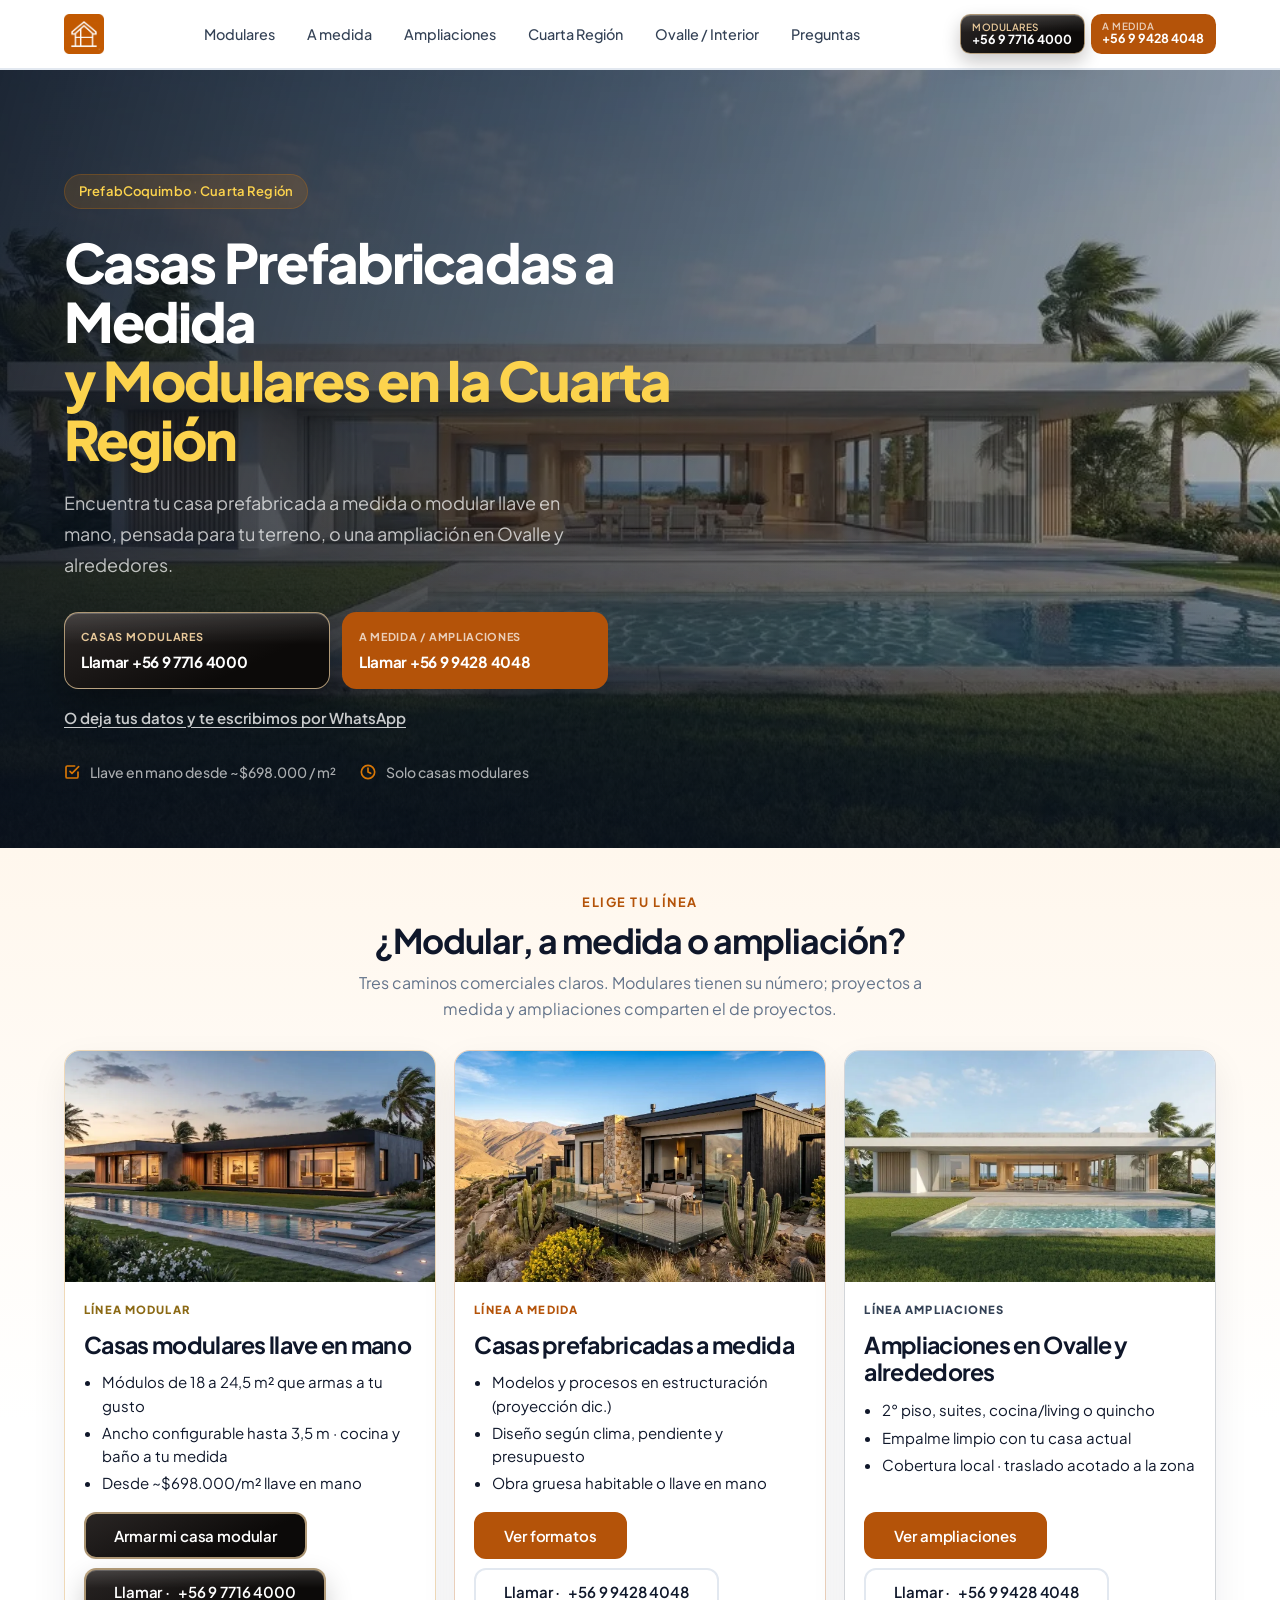
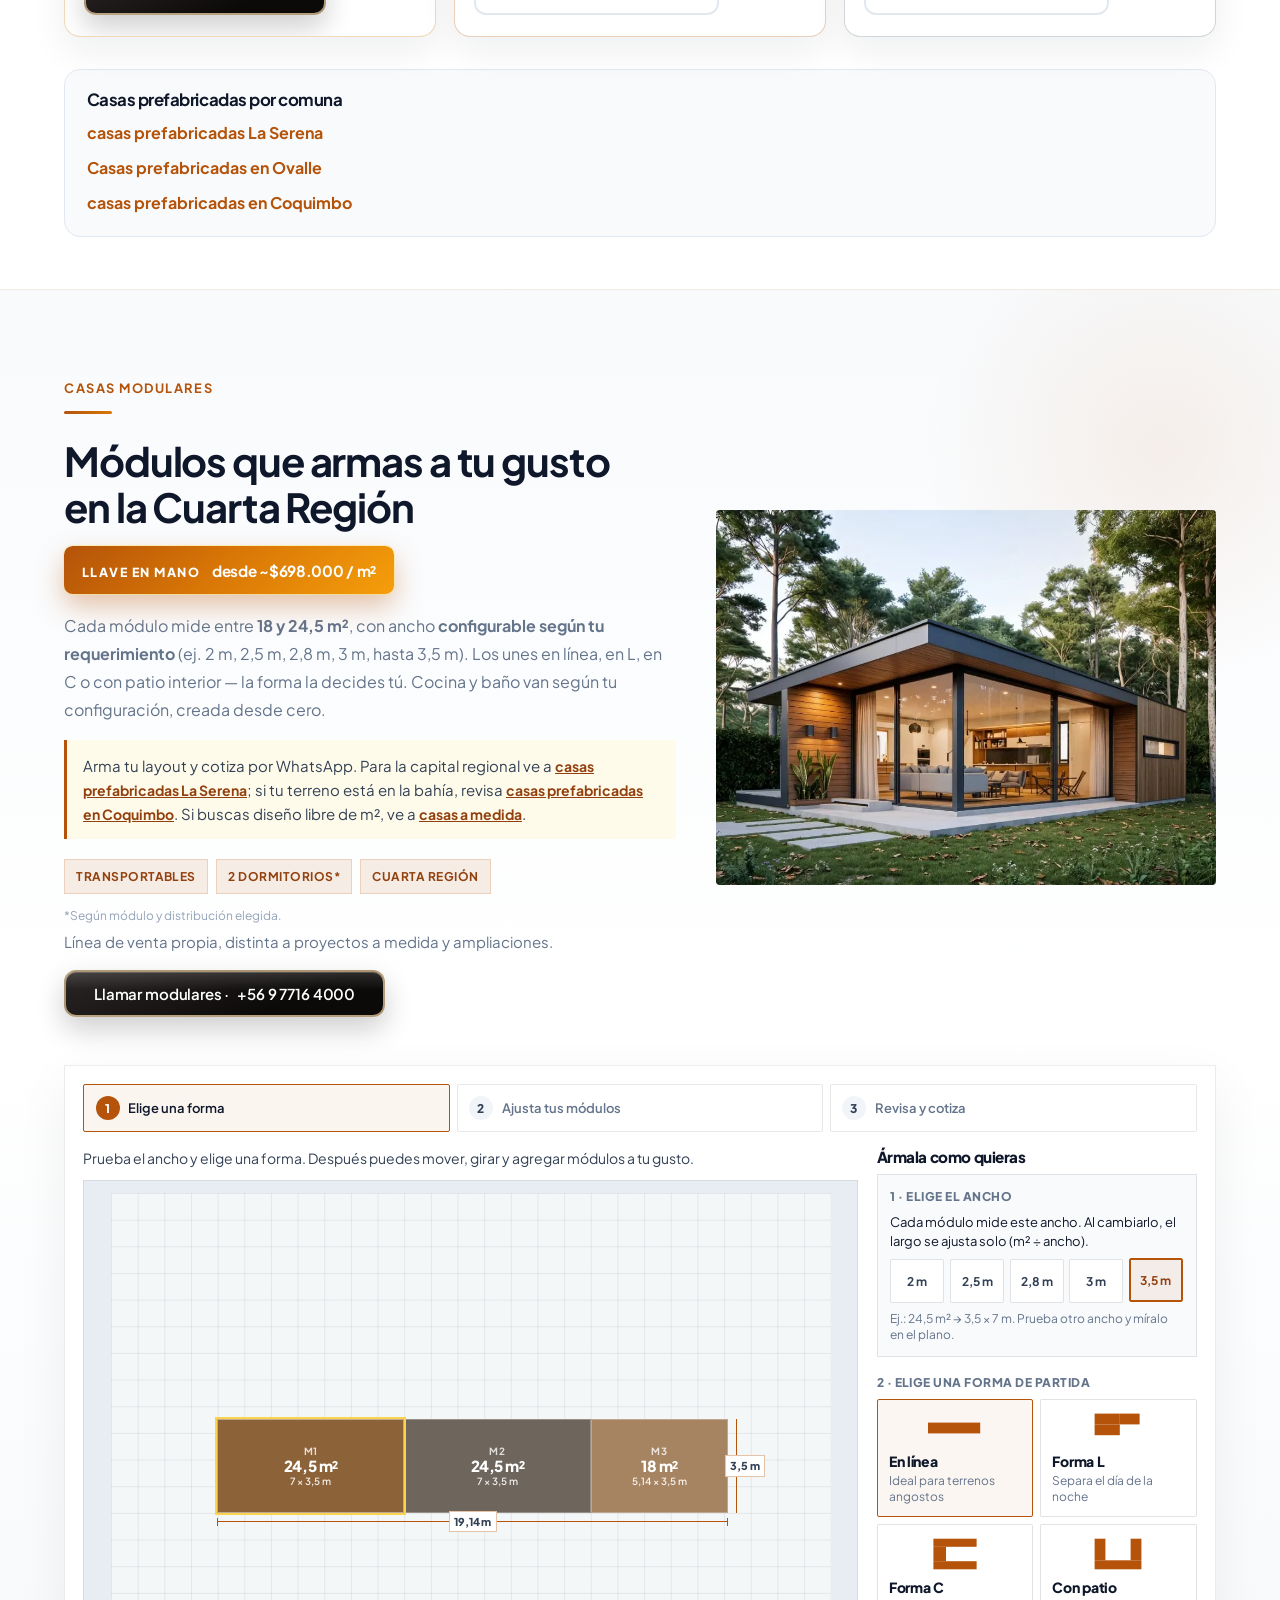
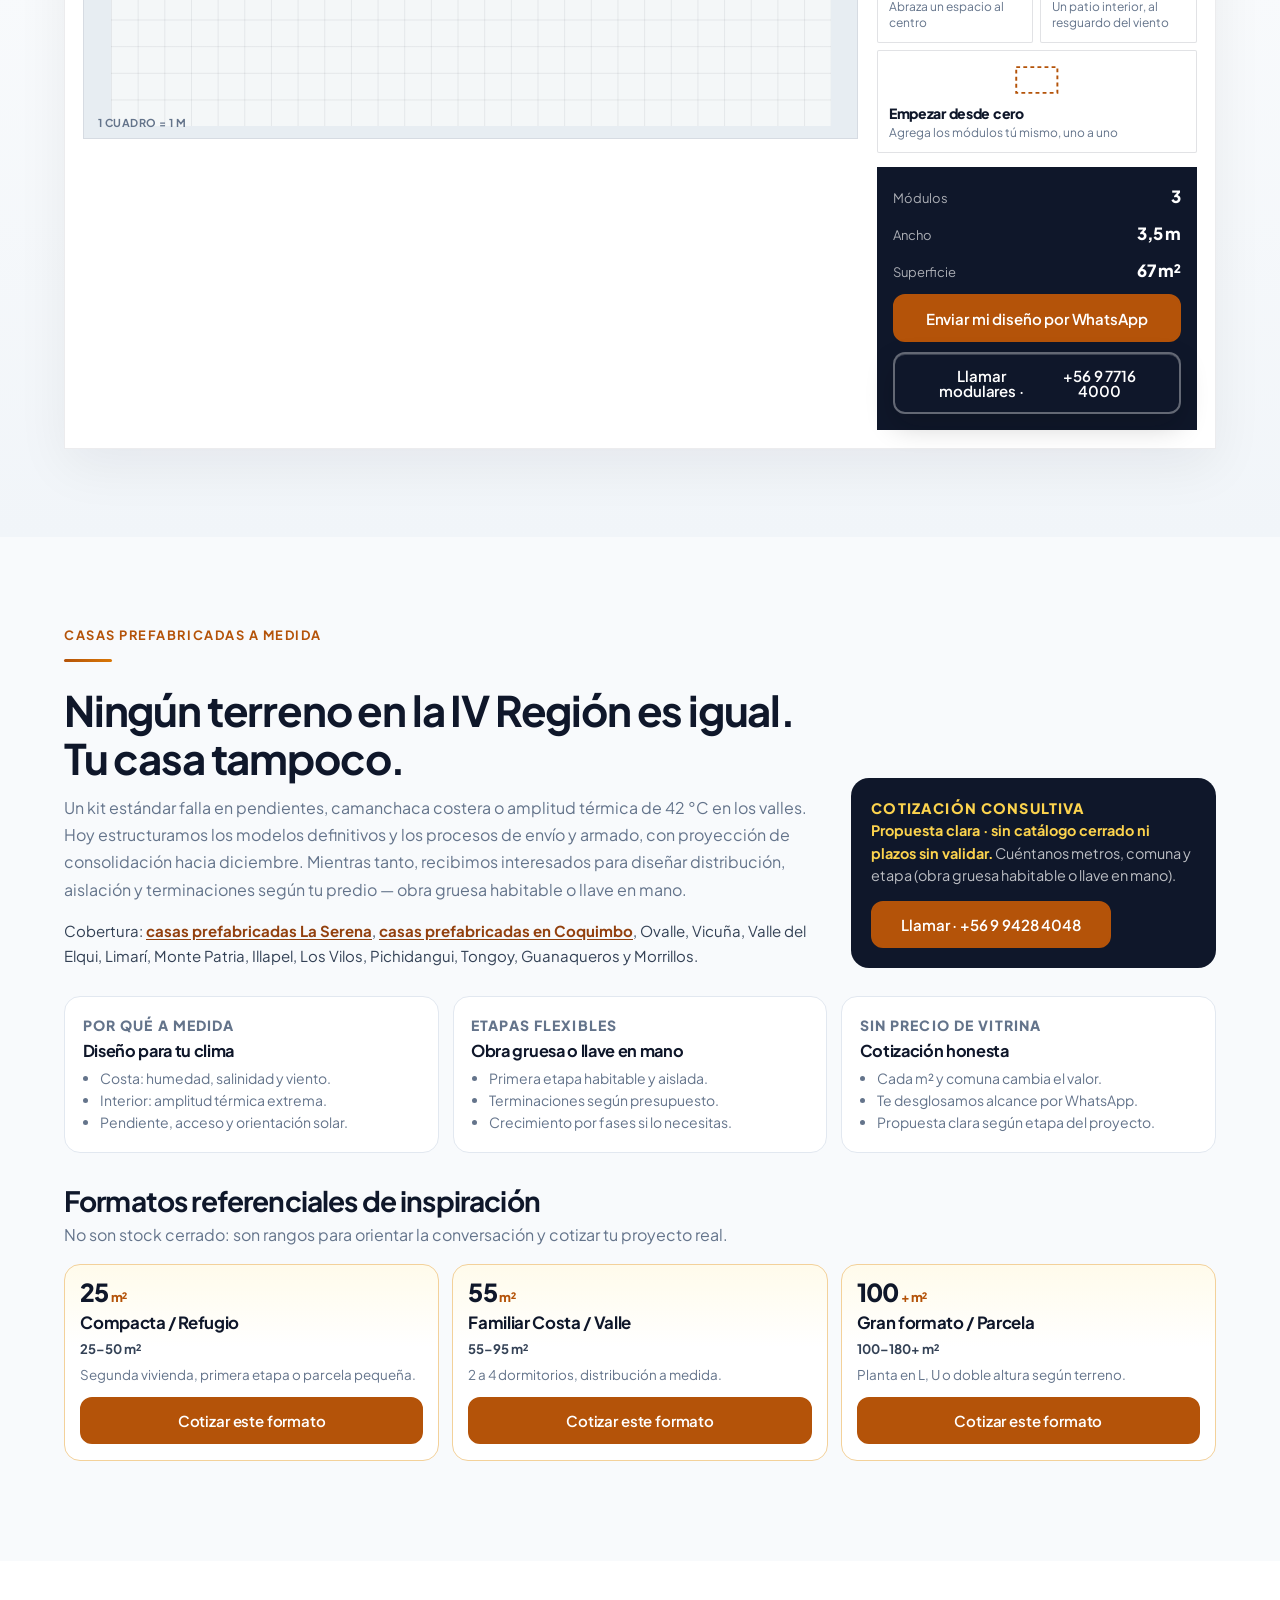
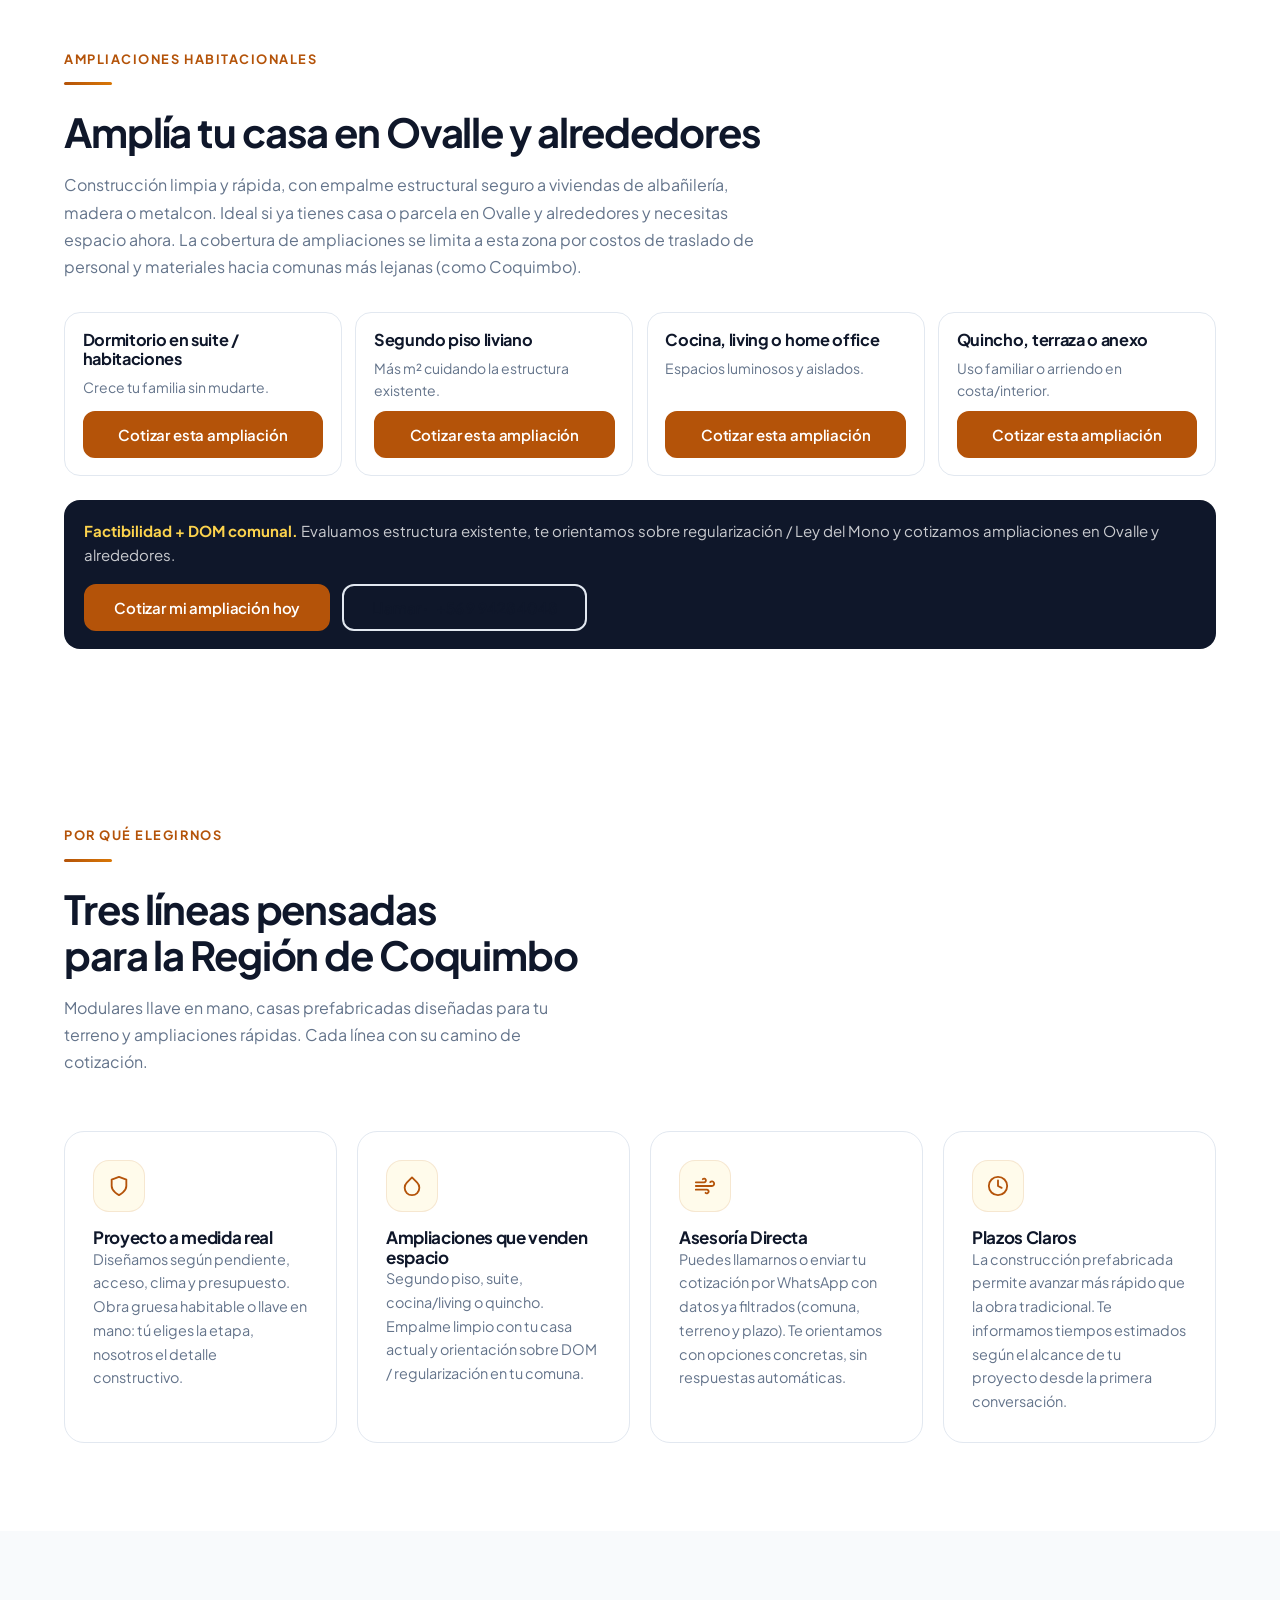
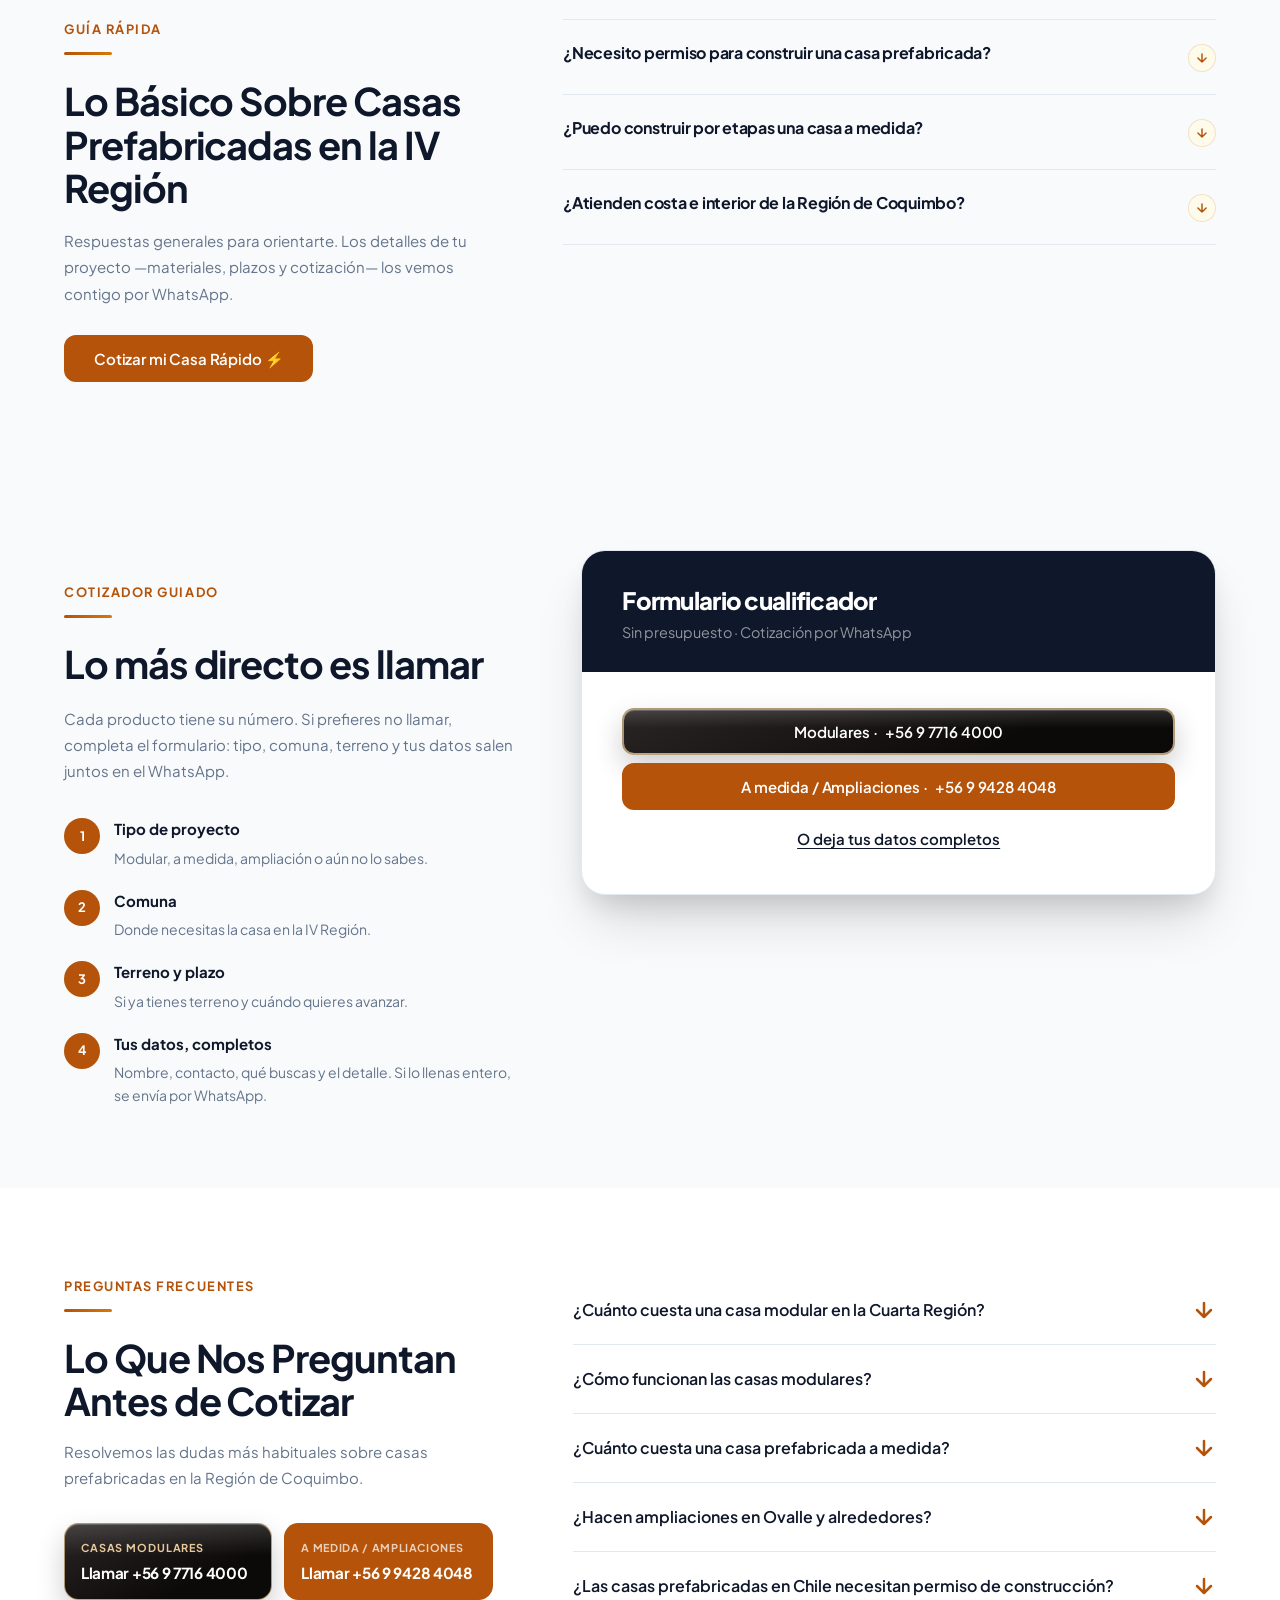
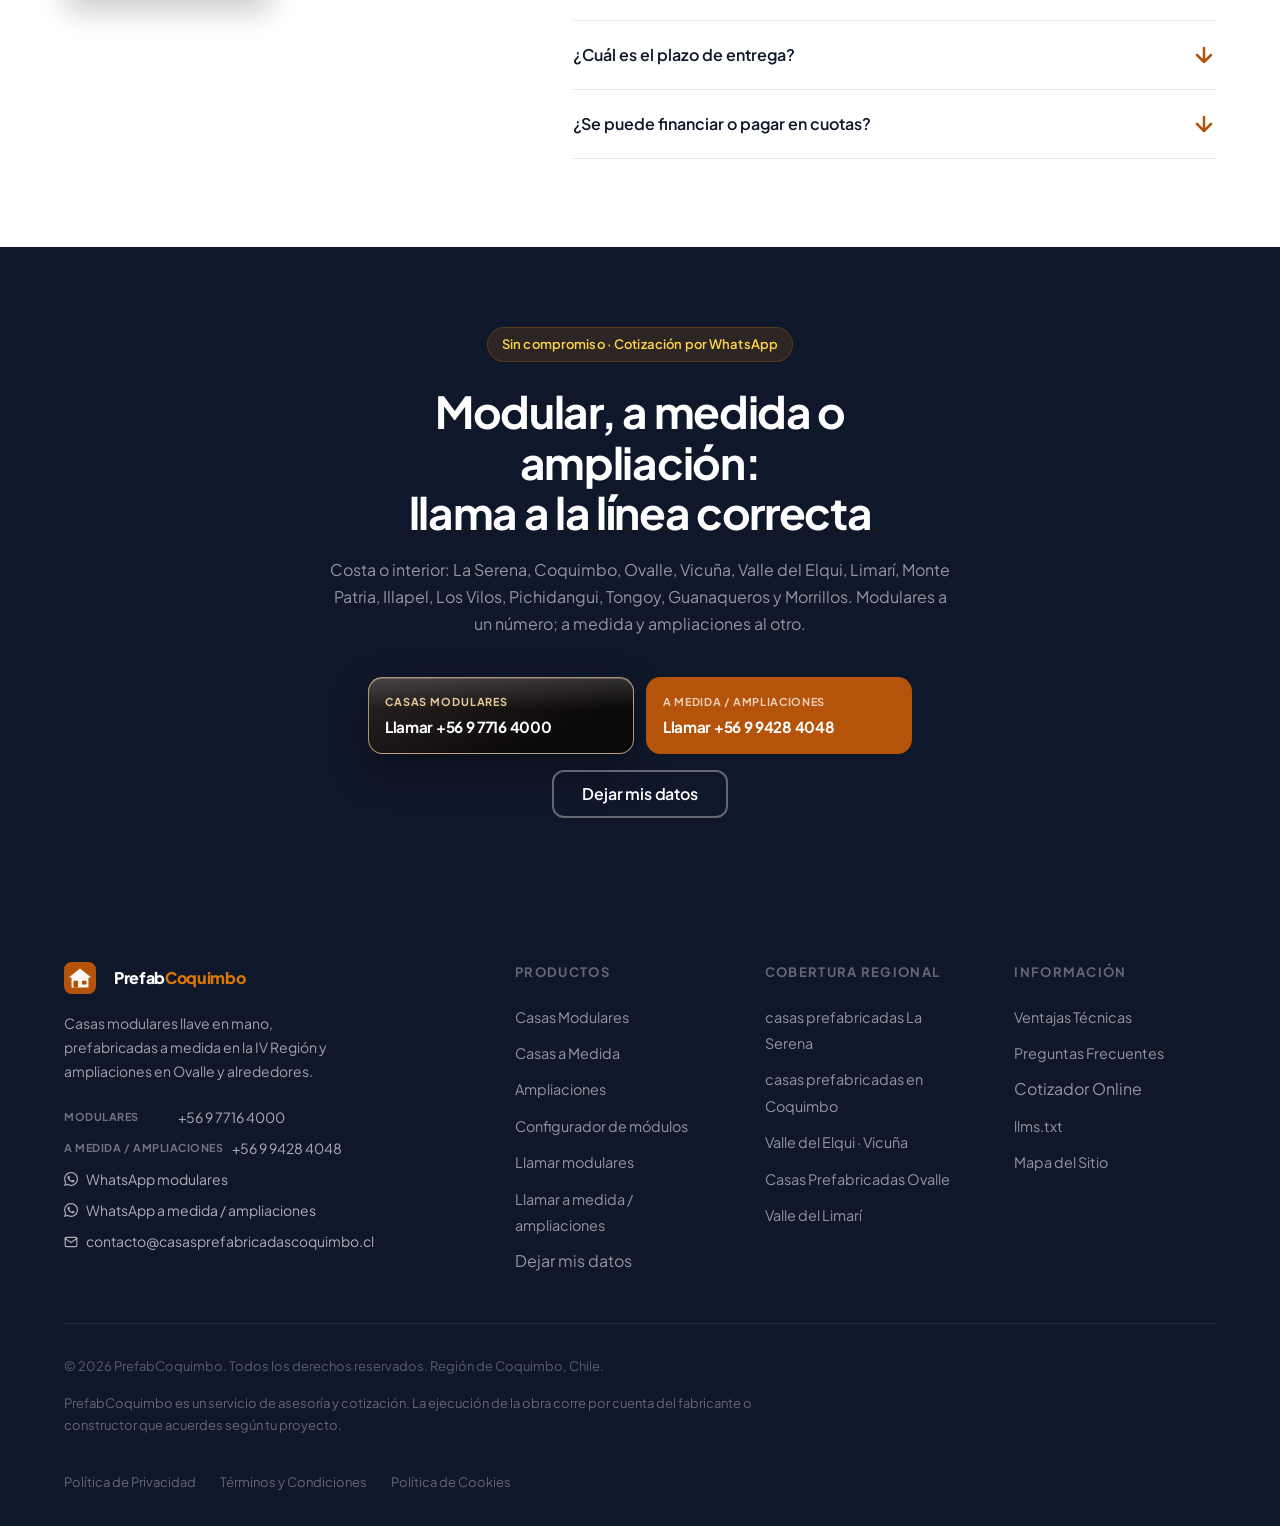
==== commit 88e6ada5: "Make modular width selection obvious and fix the L layout proportions. Co-authored-by: Cursor <curso" ====
--- a/index.html
+++ b/index.html
@@ -38,7 +38,7 @@
   <noscript><link href="https://fonts.googleapis.com/css2?family=Plus+Jakarta+Sans:wght@400;500;600;700;800&display=swap" rel="stylesheet" /></noscript>
 
   <!-- Estilos -->
-  <link rel="stylesheet" href="styles.css?v=20261116a" />
+  <link rel="stylesheet" href="styles.css?v=20261119a" />
 
   <!-- JSON-LD: ProfessionalService (asesoría + cotización) -->
   <script type="application/ld+json">
@@ -481,9 +481,10 @@
 
         <aside class="mb-panel">
           <div class="mb-panel-step" data-mb-panel="1">
-            <h3>¿Qué forma te imaginas?</h3>
+            <h3>Ármala como quieras</h3>
             <div class="mb-width" role="group" aria-label="Ancho del módulo">
-              <p class="mb-add-label">Ancho del módulo</p>
+              <p class="mb-add-label">1 · Elige el ancho</p>
+              <p class="mb-width-lead">Cada módulo mide este ancho. Al cambiarlo, el largo se ajusta solo (m² ÷ ancho).</p>
               <div class="mb-widths">
                 <button type="button" data-mb-width="2" aria-pressed="false">2 m</button>
                 <button type="button" data-mb-width="2.5" aria-pressed="false">2,5 m</button>
@@ -491,8 +492,9 @@
                 <button type="button" data-mb-width="3" aria-pressed="false">3 m</button>
                 <button type="button" data-mb-width="3.5" class="is-active" aria-pressed="true">3,5 m</button>
               </div>
-              <p class="mb-width-note">Configurable según tu requerimiento, hasta 3,5 m.</p>
-            </div>
+              <p class="mb-width-note" data-mb-width-example>Ej.: 24,5 m² → 3,5 × 7 m. Prueba otro ancho y míralo en el plano.</p>
+            </div>
+            <p class="mb-add-label mb-add-label--shapes">2 · Elige una forma de partida</p>
             <div class="mb-shapes">
               <button type="button" class="mb-shape-card" data-mb-preset="linea">
                 <svg viewBox="0 0 64 40" aria-hidden="true"><rect x="2" y="14" width="20" height="12"/><rect x="22" y="14" width="20" height="12"/><rect x="42" y="14" width="18" height="12"/></svg>
@@ -500,7 +502,7 @@
                 <span class="mb-shape-desc">Ideal para terrenos angostos</span>
               </button>
               <button type="button" class="mb-shape-card" data-mb-preset="ele">
-                <svg viewBox="0 0 64 40" aria-hidden="true"><rect x="6" y="4" width="50" height="12"/><rect x="6" y="16" width="16" height="20"/></svg>
+                <svg viewBox="0 0 64 40" aria-hidden="true"><rect x="6" y="4" width="28" height="12"/><rect x="34" y="4" width="22" height="12"/><rect x="6" y="16" width="28" height="12"/></svg>
                 <span class="mb-shape-name">Forma L</span>
                 <span class="mb-shape-desc">Separa el día de la noche</span>
               </button>
@@ -529,7 +531,7 @@
               <button type="button" data-mb-tip-close>Entendido</button>
             </p>
             <div class="mb-width mb-width--compact" role="group" aria-label="Ancho del módulo">
-              <p class="mb-add-label">Ancho</p>
+              <p class="mb-add-label">Ancho del módulo</p>
               <div class="mb-widths">
                 <button type="button" data-mb-width="2" aria-pressed="false">2</button>
                 <button type="button" data-mb-width="2.5" aria-pressed="false">2,5</button>
@@ -537,6 +539,7 @@
                 <button type="button" data-mb-width="3" aria-pressed="false">3</button>
                 <button type="button" data-mb-width="3.5" class="is-active" aria-pressed="true">3,5</button>
               </div>
+              <p class="mb-width-note mb-width-note--compact">Cámbialo cuando quieras: el plano se actualiza al toque.</p>
             </div>
             <div class="mb-selected" data-mb-selected>
               <p class="mb-selected-label" data-mb-selected-label>Toca un módulo del plano</p>
@@ -1215,6 +1218,6 @@
 
 <script src="js/main.js?v=20261114a" defer></script>
 <script src="js/prefab-catalog.js?v=20261114a" defer></script>
-<script src="js/modular-builder.js?v=20261110c" defer></script>
+<script src="js/modular-builder.js?v=20261119a" defer></script>
 </body>
 </html>
--- a/styles.css
+++ b/styles.css
@@ -3459,6 +3459,15 @@
   margin-bottom: 0.85rem;
   padding: 0.55rem 0.65rem;
 }
+.mb-width-lead {
+  margin: 0 0 0.55rem;
+  font-size: 0.8125rem;
+  line-height: 1.45;
+  color: var(--slate-600);
+}
+.mb-add-label--shapes {
+  margin-top: 0.15rem;
+}
 .mb-widths {
   display: grid;
   grid-template-columns: repeat(5, minmax(0, 1fr));
@@ -3472,9 +3481,10 @@
   background: #fff;
   color: var(--slate-700);
   padding: 0.45rem 0.2rem;
-  min-height: 40px;
+  min-height: 44px;
   cursor: pointer;
   border-radius: 2px;
+  transition: border-color 0.15s ease, background 0.15s ease, color 0.15s ease, transform 0.15s ease;
 }
 .mb-widths button.is-active,
 .mb-widths button:hover {
@@ -3482,11 +3492,34 @@
   color: var(--amber-800);
   background: rgba(180, 83, 9, 0.08);
 }
+.mb-widths button.is-active {
+  box-shadow: inset 0 0 0 1px var(--amber-700);
+  transform: translateY(-1px);
+}
+.mb-widths.is-pulse {
+  animation: mb-width-pulse 0.45s ease;
+}
+@keyframes mb-width-pulse {
+  0% { box-shadow: 0 0 0 0 rgba(180, 83, 9, 0); }
+  40% { box-shadow: 0 0 0 3px rgba(180, 83, 9, 0.22); }
+  100% { box-shadow: 0 0 0 0 rgba(180, 83, 9, 0); }
+}
+.mb-module.is-width-flash {
+  animation: mb-module-flash 0.55s ease;
+}
+@keyframes mb-module-flash {
+  0% { filter: brightness(1); }
+  35% { filter: brightness(1.18); }
+  100% { filter: brightness(1); }
+}
 .mb-width-note {
   margin: 0.45rem 0 0;
   font-size: 0.75rem;
   line-height: 1.4;
   color: var(--slate-500);
+}
+.mb-width-note--compact {
+  margin-top: 0.35rem;
 }
 .mb-sizes {
   display: grid;
@@ -3622,6 +3655,9 @@
 }
 @media (prefers-reduced-motion: reduce) {
   .mb-module.is-settling { transition: none; }
+  .mb-widths.is-pulse,
+  .mb-module.is-width-flash { animation: none; }
+  .mb-widths button { transition: none; }
 }
 @media (max-width: 900px) {
   .modular-intro-grid { grid-template-columns: 1fr; gap: 1.5rem; }
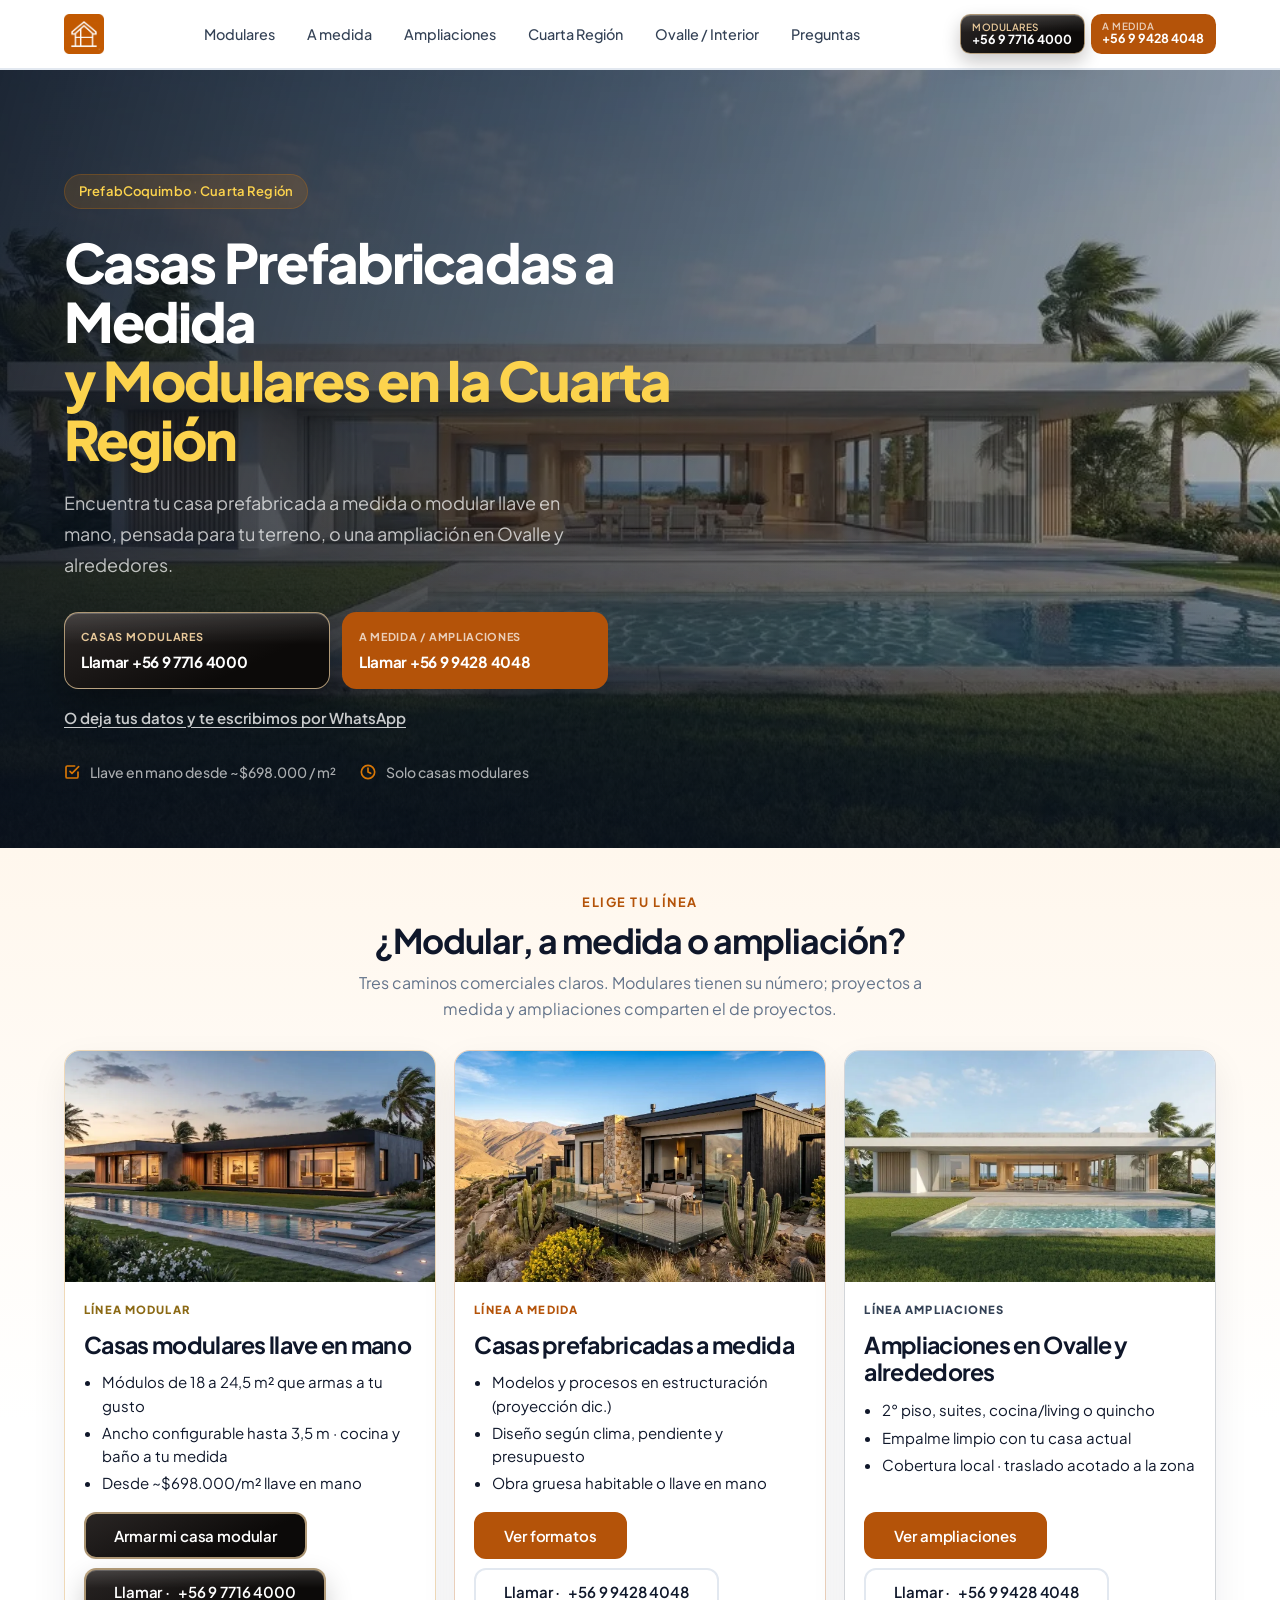
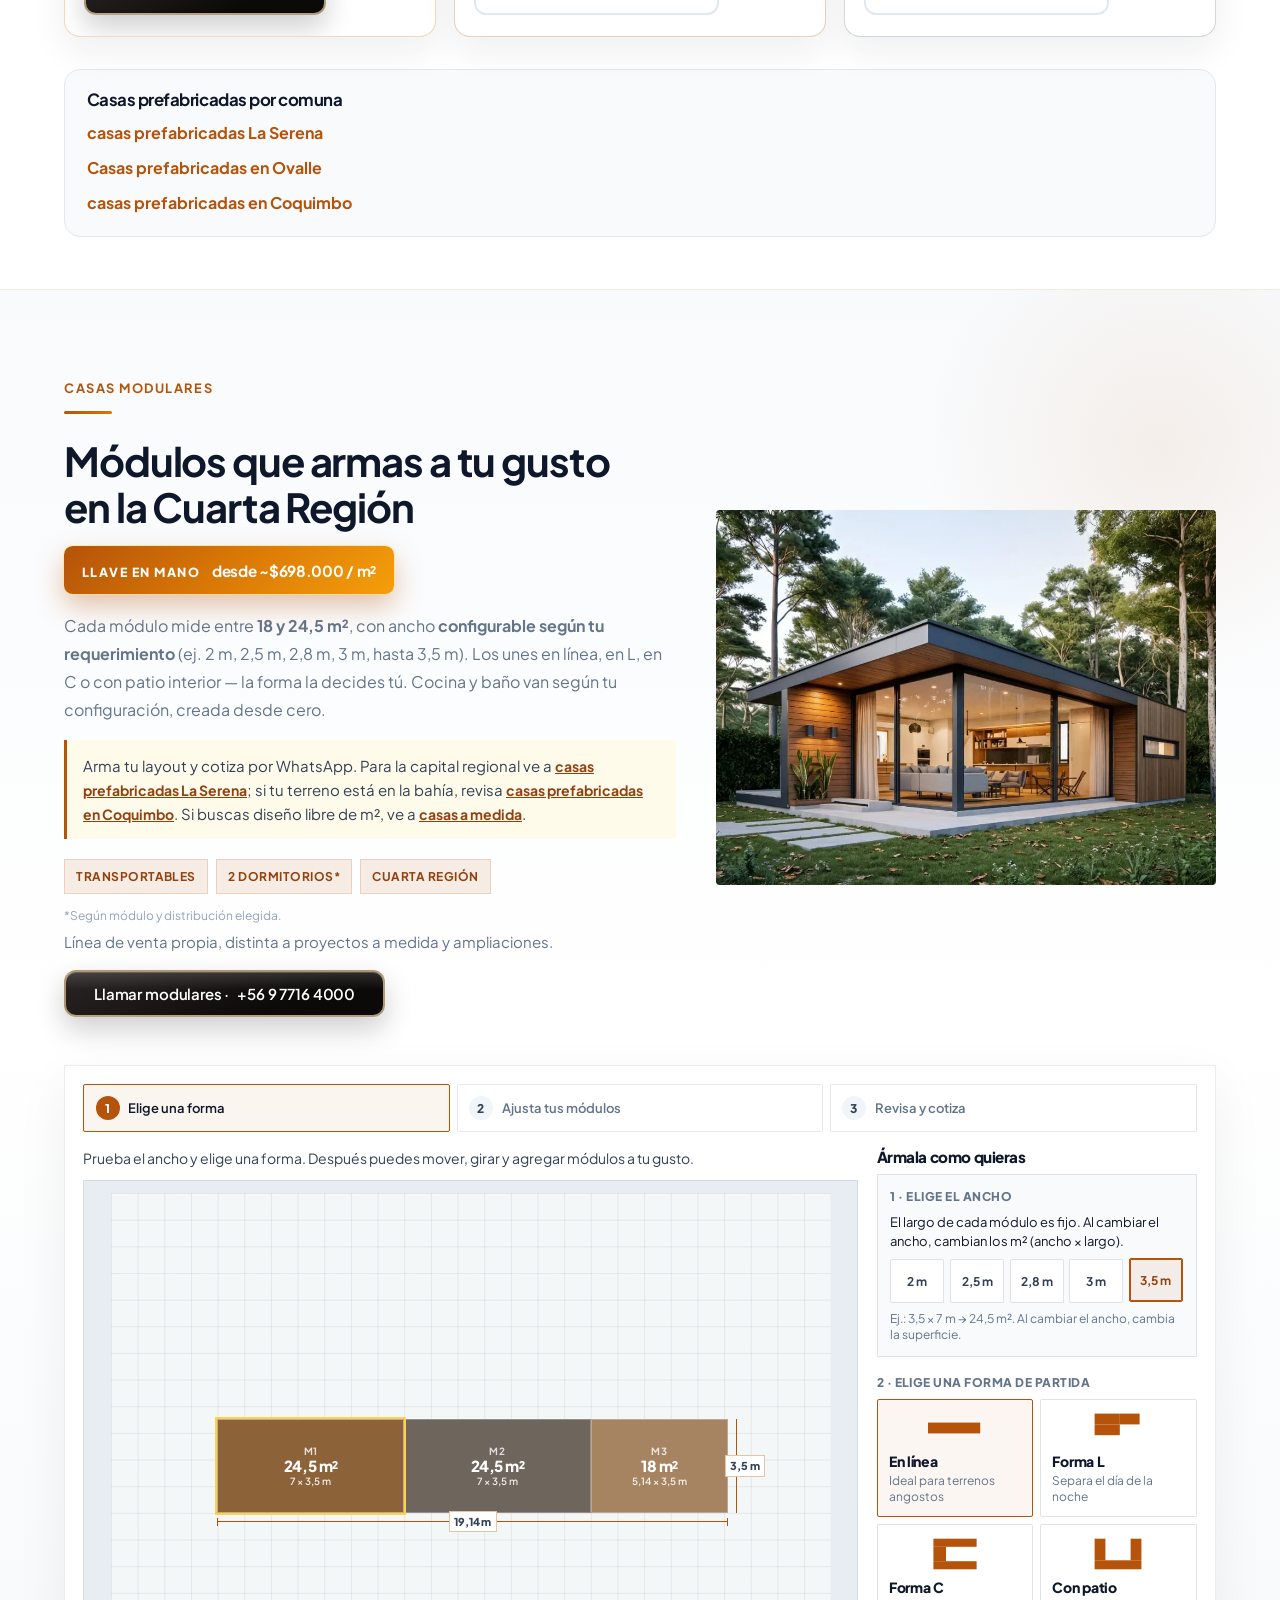
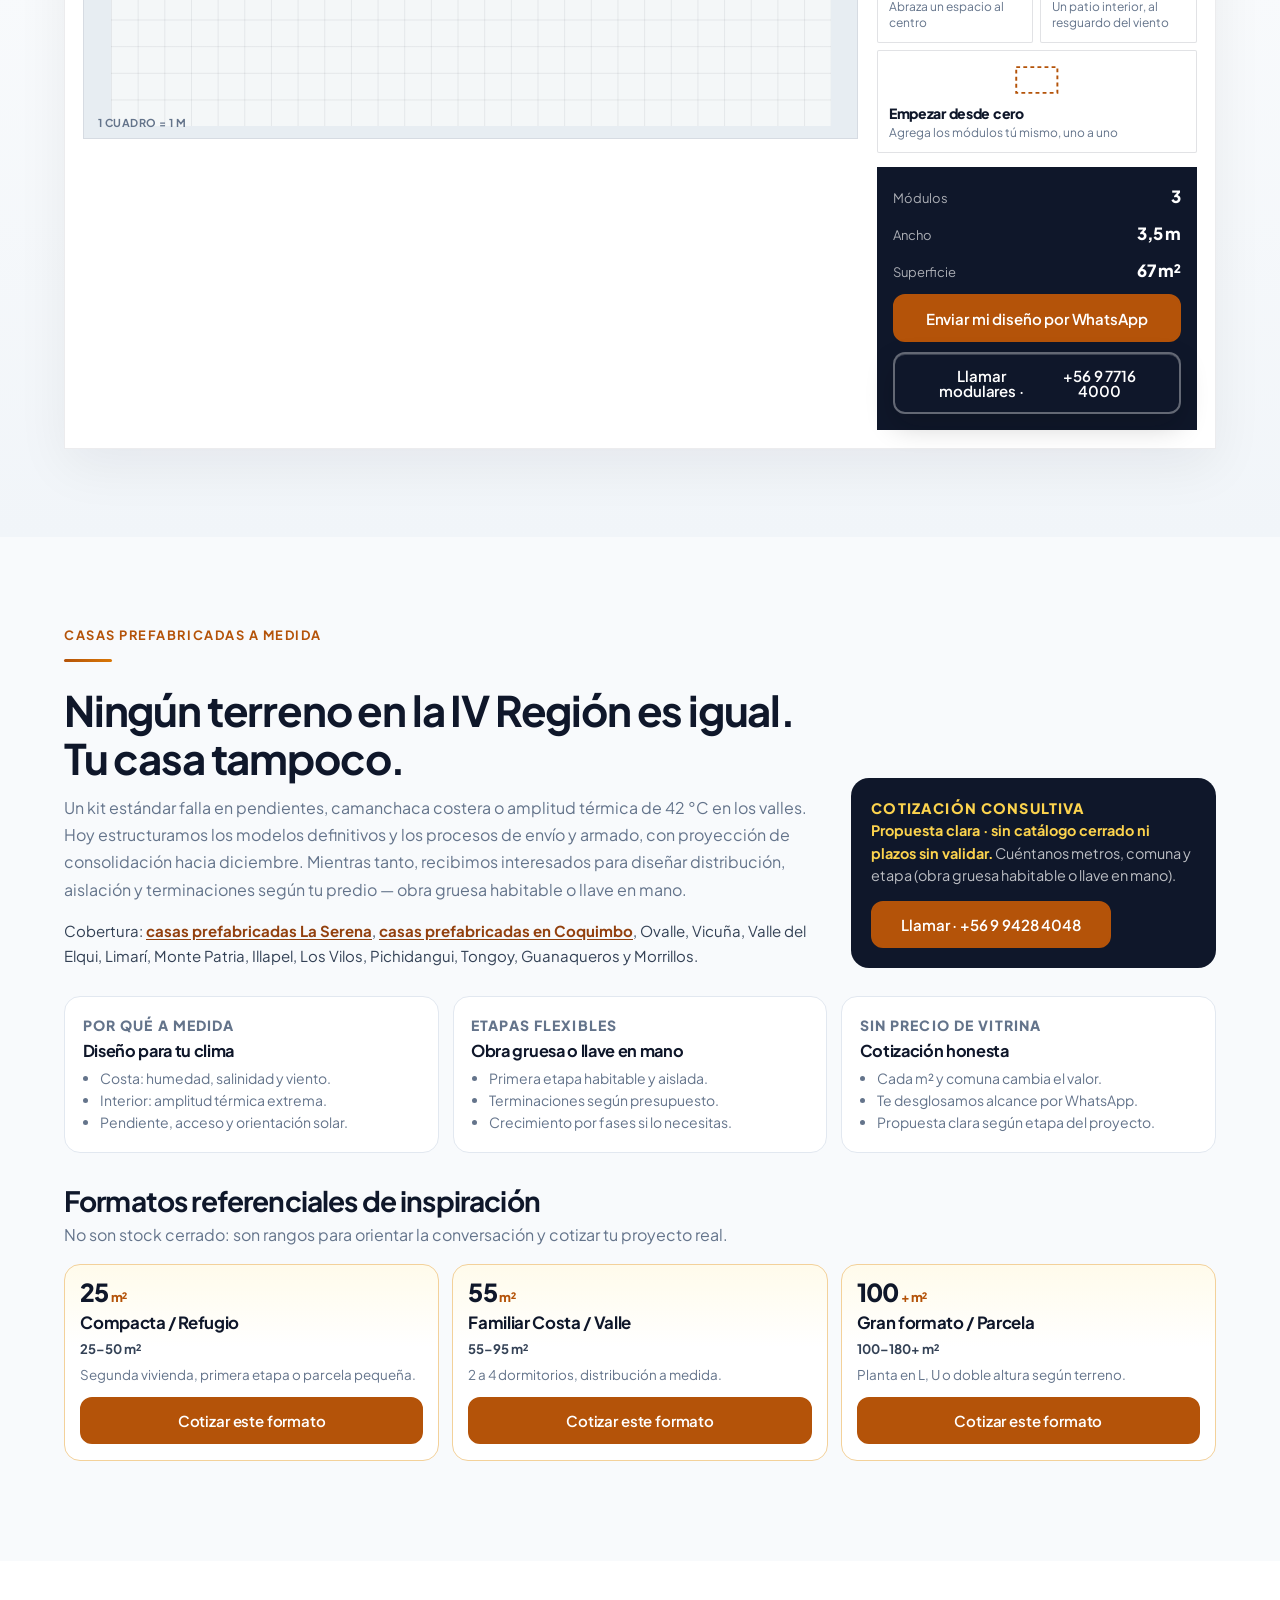
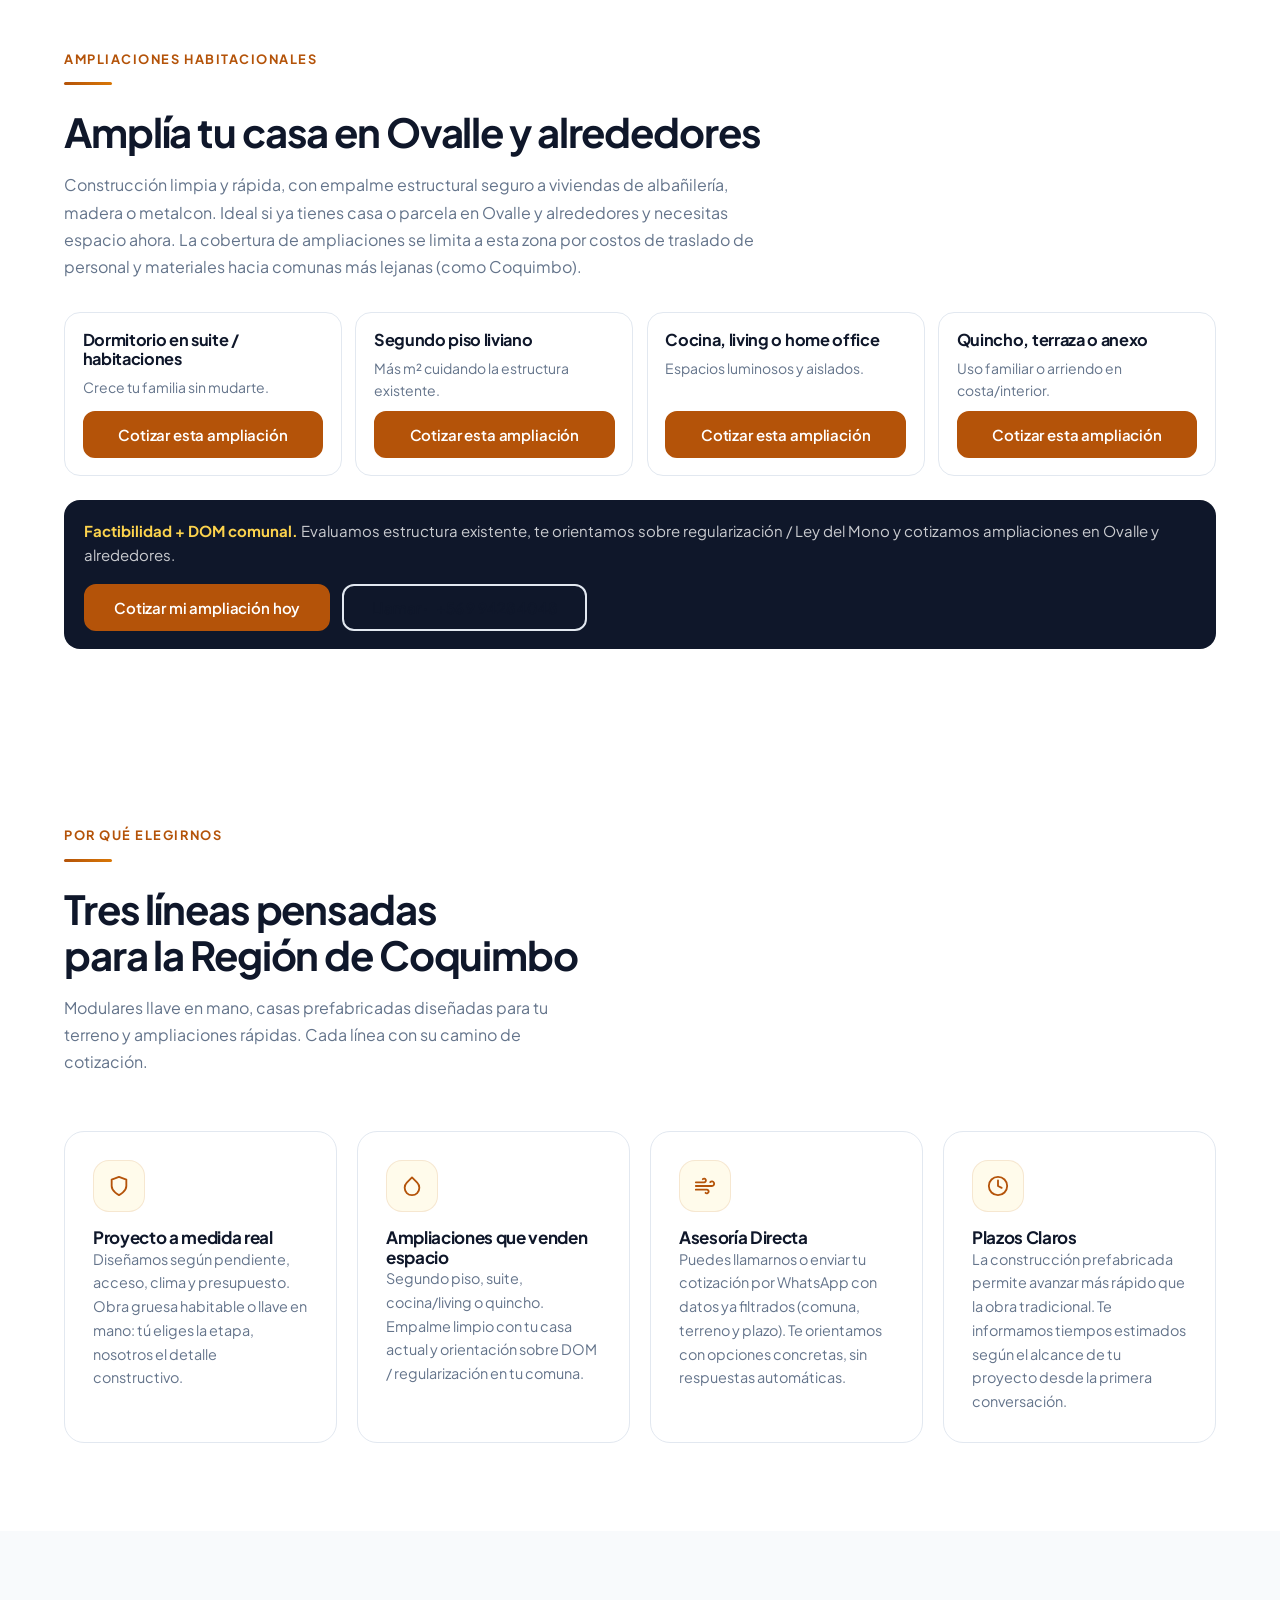
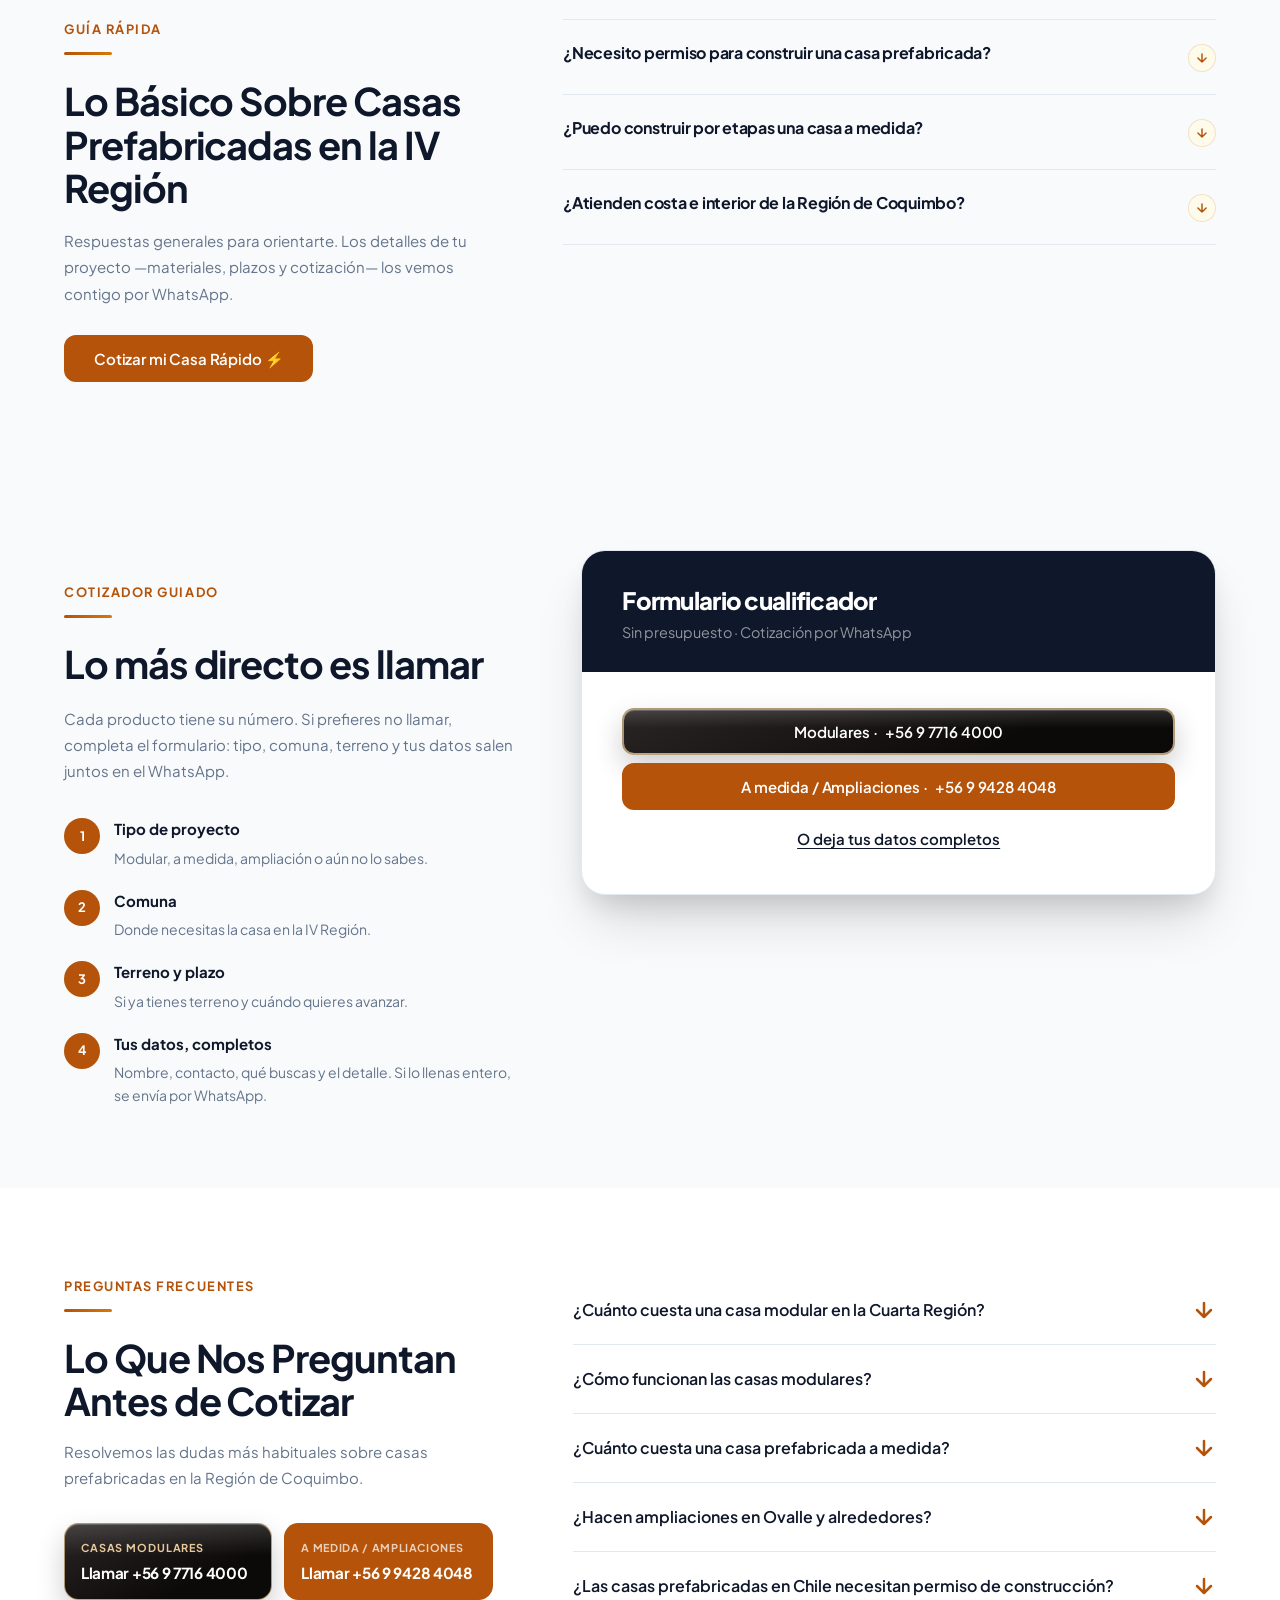
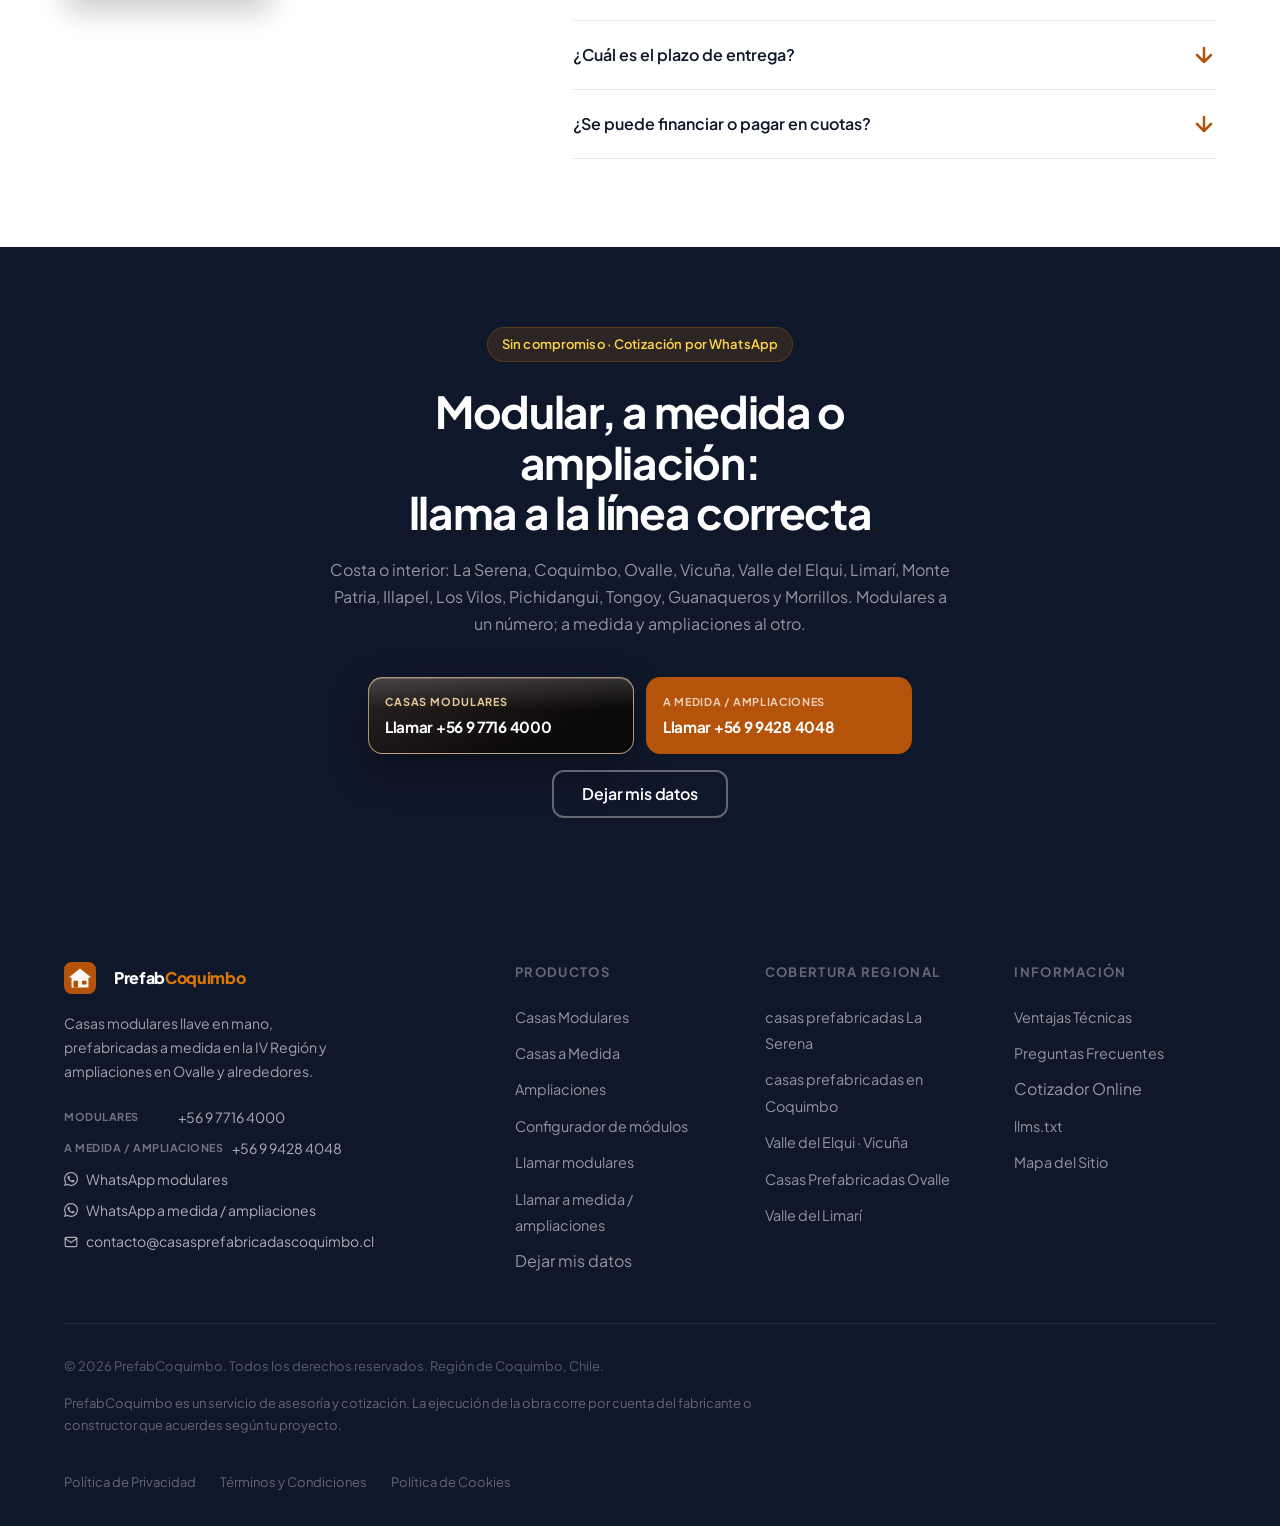
==== commit 0b7f35e1: "Scale modular floor area with width so totals update when width changes. Co-authored-by: Cursor <cur" ====
--- a/index.html
+++ b/index.html
@@ -484,7 +484,7 @@
             <h3>Ármala como quieras</h3>
             <div class="mb-width" role="group" aria-label="Ancho del módulo">
               <p class="mb-add-label">1 · Elige el ancho</p>
-              <p class="mb-width-lead">Cada módulo mide este ancho. Al cambiarlo, el largo se ajusta solo (m² ÷ ancho).</p>
+              <p class="mb-width-lead">El largo de cada módulo es fijo. Al cambiar el ancho, cambian los m² (ancho × largo).</p>
               <div class="mb-widths">
                 <button type="button" data-mb-width="2" aria-pressed="false">2 m</button>
                 <button type="button" data-mb-width="2.5" aria-pressed="false">2,5 m</button>
@@ -492,7 +492,7 @@
                 <button type="button" data-mb-width="3" aria-pressed="false">3 m</button>
                 <button type="button" data-mb-width="3.5" class="is-active" aria-pressed="true">3,5 m</button>
               </div>
-              <p class="mb-width-note" data-mb-width-example>Ej.: 24,5 m² → 3,5 × 7 m. Prueba otro ancho y míralo en el plano.</p>
+              <p class="mb-width-note" data-mb-width-example>Ej.: 3,5 × 7 m → 24,5 m². Al cambiar el ancho, cambia la superficie.</p>
             </div>
             <p class="mb-add-label mb-add-label--shapes">2 · Elige una forma de partida</p>
             <div class="mb-shapes">
@@ -1218,6 +1218,6 @@
 
 <script src="js/main.js?v=20261114a" defer></script>
 <script src="js/prefab-catalog.js?v=20261114a" defer></script>
-<script src="js/modular-builder.js?v=20261119a" defer></script>
+<script src="js/modular-builder.js?v=20261119b" defer></script>
 </body>
 </html>
